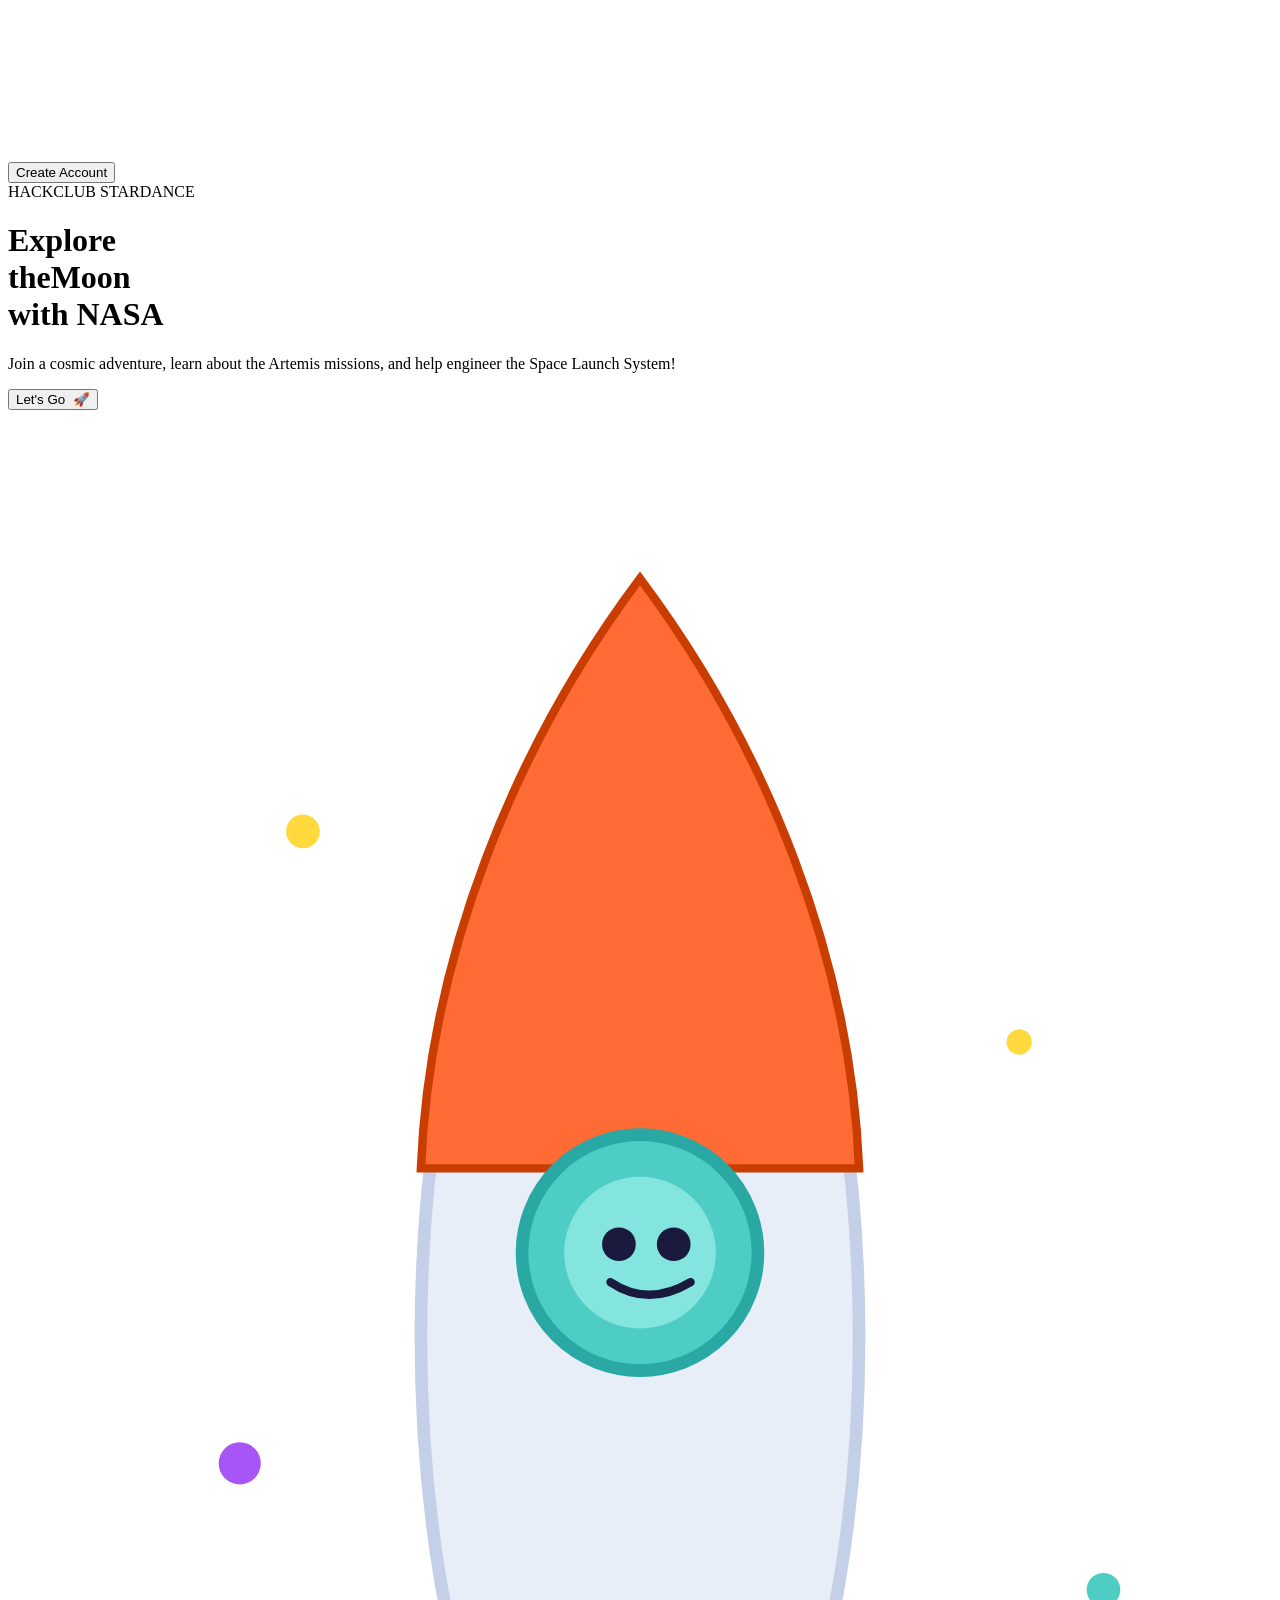
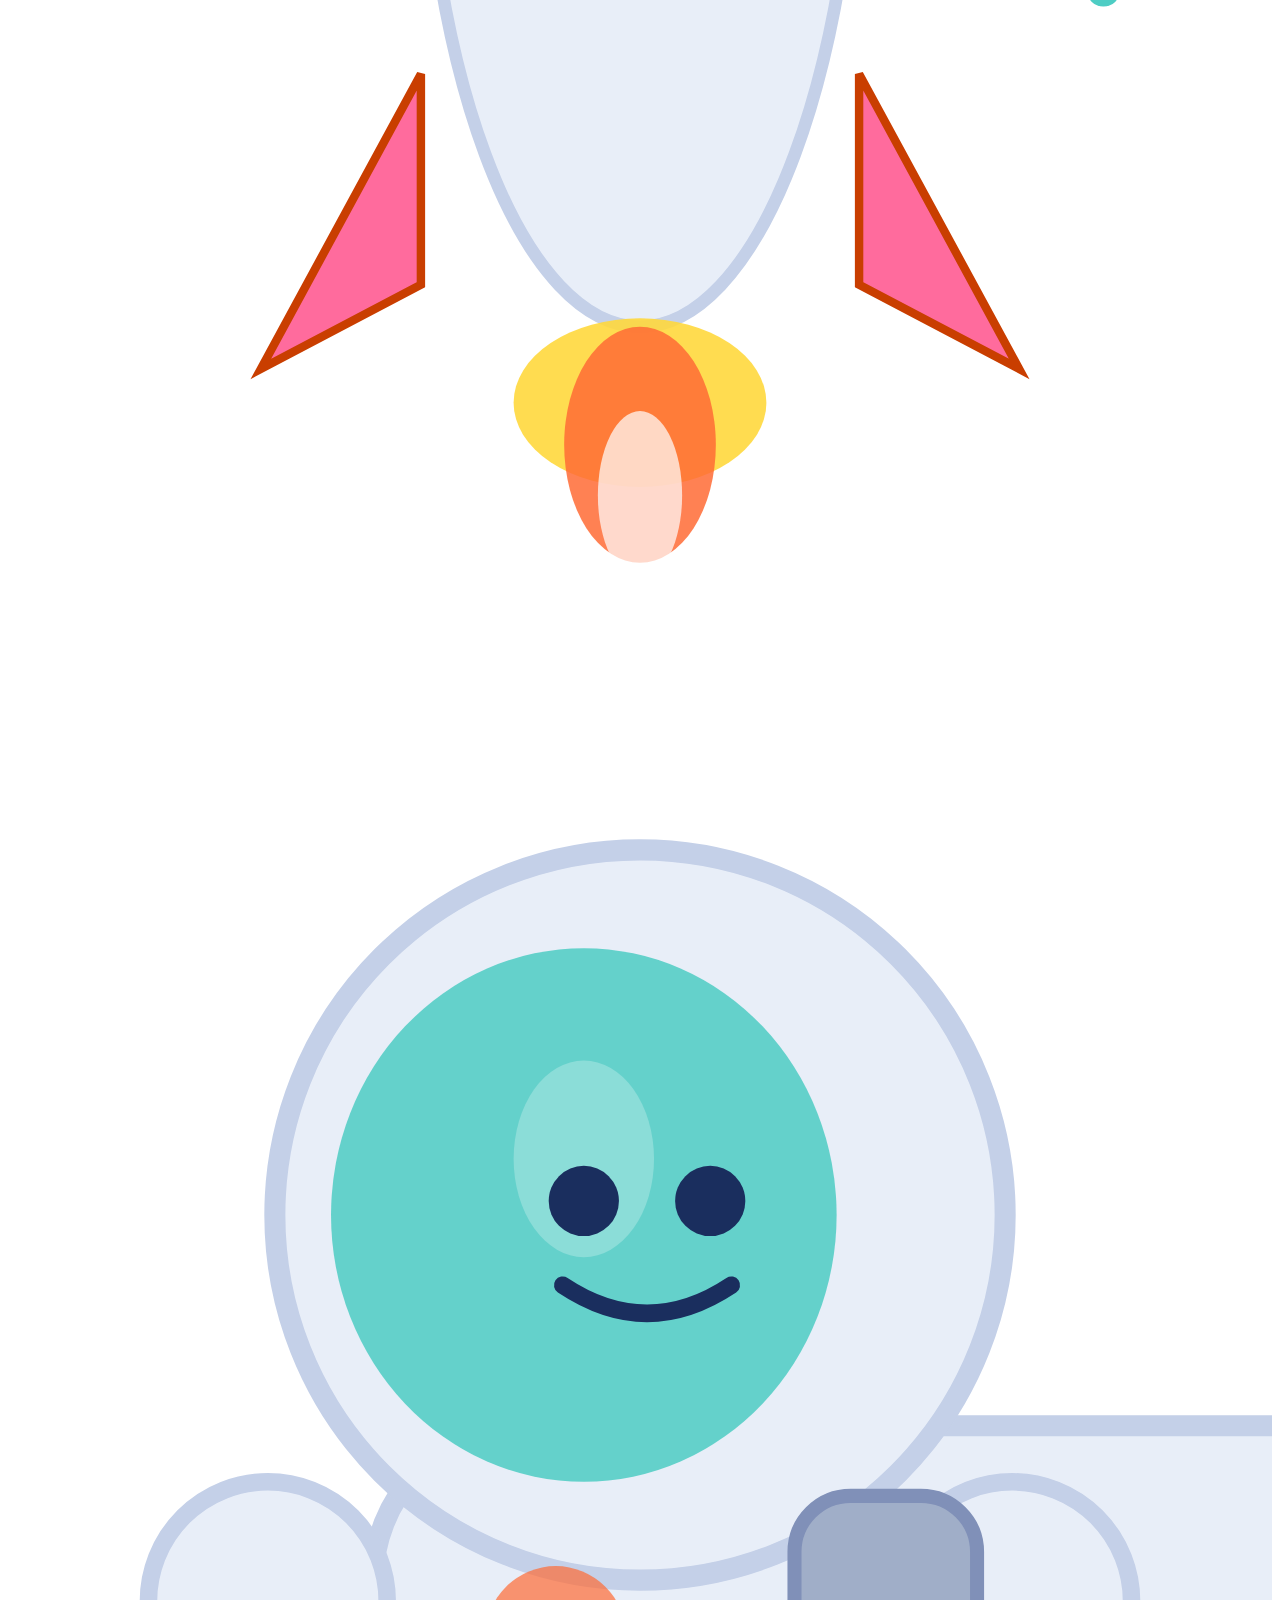
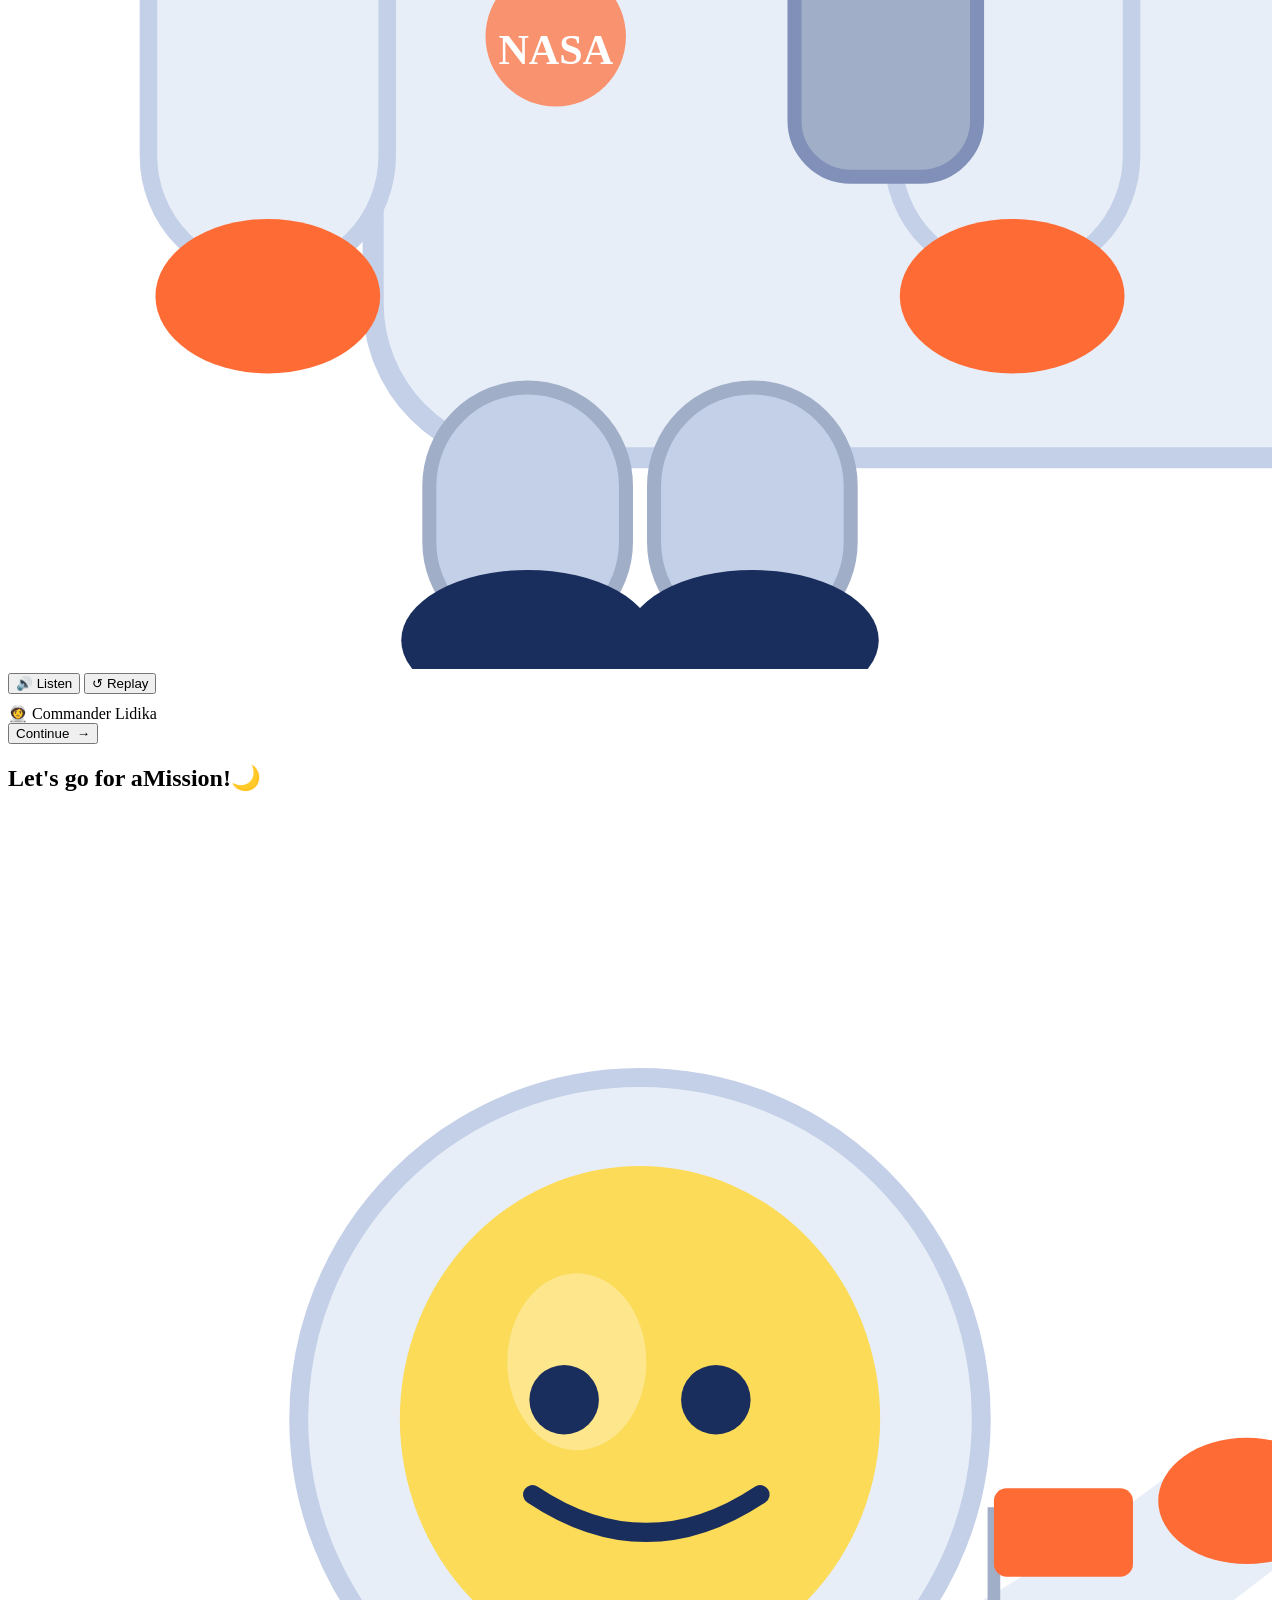
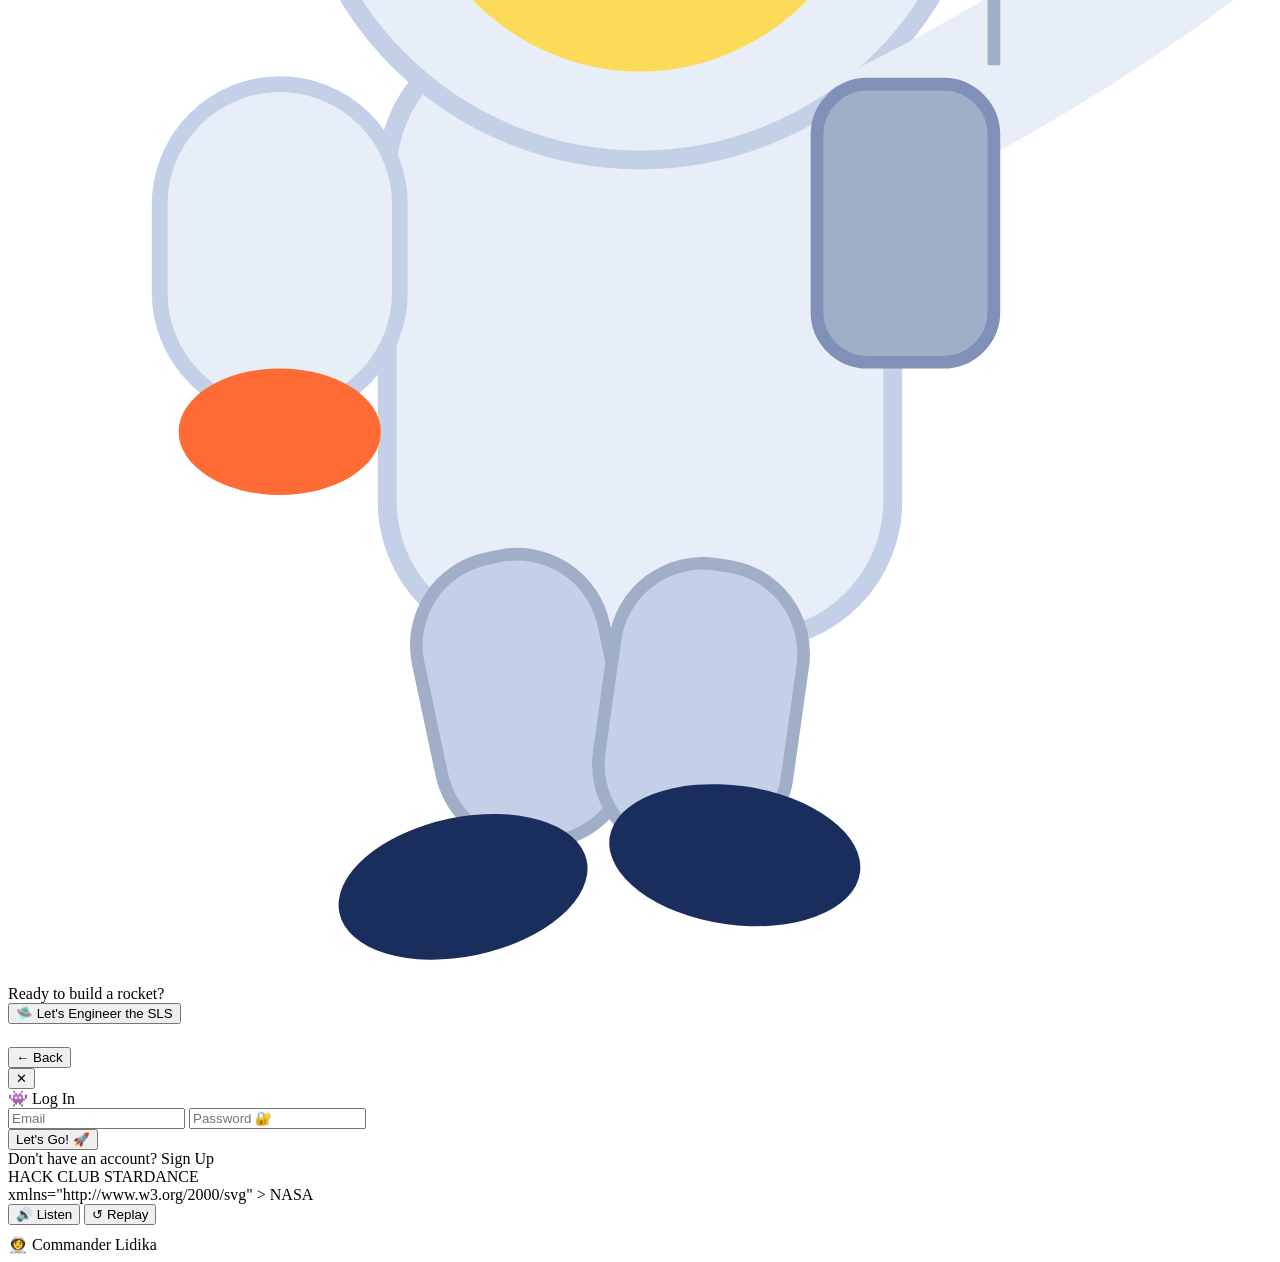
==== index.html @ 4e1a01f7 "Rename proj.html to index.html renamed the file for better functionality" ====
<!DOCTYPE html>
<html lang="en">
    <head>
        <meta charset = "UTF-8"/>
        <meta name="viewport" content="width=device-width,initial-scale=1.0"/>
        <title>Stardance - Hack Club</title>
        <link 
        href="https://fonts.googleapis.com/css2?family=Fredoka+One&family=Nunito:wght@400;600;700;800;900&display=swap"
        rel="stylesheet"
        
        />
        <link rel="stylesheet" href="styles.css"/>

    </head>

    <body>
        <canvas id="stars-canvas"></canvas>

        <div class="page active" id="page-home">
            <nav class="nav" id="main-nav">
                <button class="nav-btn login" onclick="openModal('signup')">Create Account</button>

            </nav>

            <div class="home-content">
                <div class="planet p1"></div>
                <div class="planet p2"></div>
                <div class="planet p3"></div>

                <div class="home-text">
                    <div class="hackclub-badge">HACKCLUB STARDANCE</div>
                    <h1 class="home-title">
                        Explore<br/>the<span>Moon</span><br/>with NASA
                    </h1>
                    <p class="home-subtitle">
                        Join a cosmic adventure, learn about the Artemis missions, and help engineer the Space Launch System!
                    </p>
                    <button class="letsgo-btn" onclick="goToPage('page-astro')">Let's Go &nbsp;🚀

                    </button>

                </div>

                <div class="home-illustration">
                    <svg 
                    class="rocket-svg"
                    viewBox="0 0 300 420"
                    fill="none"
                    xmlns="http://www.w3.org/2000/svg"
                    >
                    <ellipse
                    cx="150" cy="220" rx="52" ry="140" fill="#E8EEF8" stroke="#C4D0E8" stroke-width="3"/>
                    <path d="M150 40 C120 80 100 130 98 180 L202 180 C200 130 180 80 150 40Z" fill="#FF6B35" stroke="#c93e00" stroke-width="2"/>
            <circle cx="150" cy="200" r="28" fill="#4ECDC4" stroke="#2aa8a3" stroke-width="3"/>
            <circle cx="150" cy="200" r="18" fill="#a8f4f0" opacity="0.6"/>
            <circle cx="145" cy="198" r="4" fill="#1a1a3e"/>
            <circle cx="158" cy="198" r="4" fill="#1a1a3e"/>
            <path d="M143 207 Q152 213 162 207" stroke="#1a1a3e" stroke-width="2" stroke-linecap="round" fill="none"/>
            <path d="M98 300 L60 370 L98 350Z" fill="#FF6B9D" stroke="#c93e00" stroke-width="2"/>
            <path d="M202 300 L240 370 L202 350Z" fill="#FF6B9D" stroke="#c93e00" stroke-width="2"/>
            <ellipse cx="150" cy="378" rx="30" ry="20" fill="#FFD93D" opacity="0.9"/>
            <ellipse cx="150" cy="388" rx="18" ry="28" fill="#FF6B35" opacity="0.85"/>
            <ellipse cx="150" cy="400" rx="10" ry="20" fill="white" opacity="0.7"/>
            <circle cx="70" cy="100" r="4" fill="#FFD93D"/>
            <circle cx="240" cy="150" r="3" fill="#FFD93D"/>
            <circle cx="55" cy="250" r="5" fill="#A855F7"/>
            <circle cx="260" cy="280" r="4" fill="#4ECDC4"/>

                    </svg>

                </div>

            </div>

        </div>

        <div class="page" id="page=astro">
            <div class="moon-deco"></div>
            <div class="mars-deco"></div>

            <div class="astro-scene">
                <div class="astronaut-wrap">
                    <svg
                    class="astronaut-svg"
                    viewBox="0 0 180 240"
                    fill="none"
                    xmlns="http://www.w3.org/2000/svg"
                    >
                    <rect 
                    x="52"
                    y="120"
                    width="176"
                    height="90"
                    rx="22"
                    fill="#E8EEF8" stroke="#C4D0E8"
                    stroke-width="3"
                    />
                    <circle
                    
                    cx="90" cy="90" r="52" fill="#E8EEF8" stroke="#C4D0E8" stroke-width="3"/>

                    <ellipse 
                    cx="82"
                    cy="90"
                    rx="36"
                    ry="38"
                    fill="#4ECDC4" opacity="0.85"
                    />

                    <ellipse cx="82" cy="82" rx="10" ry="14" fill="rgba(255,255,255,0.25)"/>
            <circle cx="82" cy="88" r="5" fill="#1a2e5e"/>
            <circle cx="100" cy="88" r="5" fill="#1a2e5e"/>
            <path id="astro-mouth" d="M79 100 Q91 108 103 100" stroke="#1a2e5e" stroke-width="2.5" stroke-linecap="round" fill="none"/>
            <rect x="20" y="128" width="34" height="56" rx="17" fill="#E8EEF8" stroke="#C4D0E8" stroke-width="2.5"/>
            <rect x="126" y="128" width="34" height="56" rx="17" fill="#E8EEF8" stroke="#C4D0E8" stroke-width="2.5"/>
            <ellipse cx="37" cy="187" rx="16" ry="11" fill="#FF6B35"/>
            <ellipse cx="143" cy="187" rx="16" ry="11" fill="#FF6B35"/>
            <rect x="60" y="200" width="28" height="36" rx="14" fill="#C4D0E8" stroke="#a0aec8" stroke-width="2"/>
            <rect x="92" y="200" width="28" height="36" rx="14" fill="#C4D0E8" stroke="#a0aec8" stroke-width="2"/>
            <ellipse cx="74" cy="236" rx="18" ry="10" fill="#1a2e5e"/>
            <ellipse cx="106" cy="236" rx="18" ry="10" fill="#1a2e5e"/>
            <rect x="112" y="130" width="26" height="40" rx="8" fill="#a0aec8" stroke="#8090b8" stroke-width="2"/>
            <circle cx="78" cy="150" r="10" fill="#FF6B35" opacity="0.7"/>

            <text
            x="78"
            y="154"
            text-anchor="middle"
            fill="white"
            font-size="6"
            font-weight="bold"
            >NASA
        </text>
                
                </svg>

                <div class="sound-wave" id="sound-wave">
                    <div class="wave-bar"></div>
                    <div class="wave-bar"></div>
                    <div class="wave-bar"></div>
                    <div class="wave-bar"></div>
                    <div class="wave-bar"></div>
                    <div class="wave-bar"></div>
                    <div class="wave-bar"></div>

                </div>

                <div class="voice-controls">
                    <button 
                    class="voice-btn"
                    id="voice-toggle-btn"
                    onclick="toggleSpeech()"
                    >
                    🔊 Listen

                    </button>
                    <button class="replay-btn" onclick="replayVoice()">↺ Replay</button>

                </div>

                <div style="margin-top:10px;display:flex;gap:6px">
                    <div id="dot0" class="bubble-dot active"></div>
                    <div id="dot1" class="bubble-dot"></div>
                    <div id="dot2" class="bubble-dot"></div>
                    <div id="dot3" class="bubble-dot"></div>

                </div>

                </div>

                <div class="speech-bubble-outer">
                    <div class="speech-bubble">
                        <div class="bubble-name">👩‍🚀 Commander Lidika</div>
                        <div class="bubble-text" id="bubble-text">
                            <span id="typed-text"></span>
                            <span class="typing-cursor" id="cursor"></span>
                        </div>
                    </div>

                </div>

            </div>

            <div class="swipe-area">
                <button 
                class="swipe-btn-prev"
                id="prev-btn"
                onclick="prevSlide()"
                style="display:none"
                >
                 ← Back

                </button>
                <button class="swipe-btn" id="next-btn" onclick="nextSlide()">
                    Continue &nbsp;→
                </button>

            </div>

        </div>

        <div class="page" id="page-mission">
            <div class="mission-top">
                <h2 class="mission-label">Let's go for a<span>Mission!</span>🌙</h2>

            </div>

            <div class="mission-scene">
                <div class="planet small-planet-m"></div>
                <div class="ring-m"></div>
                <div class="crater-1"></div>
                <div class="crater-2"></div>

                <div class="mission-astro-wrap">
                    <svg 
                    class="mission-astronaut-svg"
                    viewBox="0 0 200 280"
                    fill="none"
                    xmlns="http://www.w3.org/2000/svg"
                    >
                     <rect
              x="60"
              y="130"
              width="80"
              height="96"
              rx="22"
              fill="#E8EEF8"
              stroke="#C4D0E8"
              stroke-width="3"
            />
            <circle
              cx="100"
              cy="96"
              r="54"
              fill="#E8EEF8"
              stroke="#C4D0E8"
              stroke-width="3"
            />
            <ellipse
              cx="100"
              cy="96"
              rx="38"
              ry="40"
              fill="#FFD93D"
              opacity="0.85"
            />
            <ellipse
              cx="90"
              cy="87"
              rx="11"
              ry="14"
              fill="rgba(255,255,255,0.3)"
            />
            <circle cx="88" cy="93" r="5.5" fill="#1a2e5e" />
            <circle cx="112" cy="93" r="5.5" fill="#1a2e5e" />
            <path
              d="M83 108 Q101 120 119 108"
              stroke="#1a2e5e"
              stroke-width="3"
              stroke-linecap="round"
              fill="none"
            />
            <path
              d="M140 145 Q170 130 195 110"
              stroke="#E8EEF8"
              stroke-width="22"
              stroke-linecap="round"
            />
            <ellipse cx="196" cy="109" rx="14" ry="10" fill="#FF6B35" />
            <rect
              x="24"
              y="138"
              width="38"
              height="52"
              rx="19"
              fill="#E8EEF8"
              stroke="#C4D0E8"
              stroke-width="2.5"
            />
            <ellipse cx="43" cy="193" rx="16" ry="10" fill="#FF6B35" />
            <rect
              x="62"
              y="216"
              width="30"
              height="46"
              rx="14"
              fill="#C4D0E8"
              stroke="#a0aec8"
              stroke-width="2"
              transform="rotate(-12 62 216)"
            />
            <rect
              x="98"
              y="212"
              width="30"
              height="46"
              rx="14"
              fill="#C4D0E8"
              stroke="#a0aec8"
              stroke-width="2"
              transform="rotate(8 98 212)"
            />
            <ellipse
              cx="72"
              cy="265"
              rx="20"
              ry="11"
              fill="#1a2e5e"
              transform="rotate(-12 72 265)"
            />
            <ellipse
              cx="115"
              cy="260"
              rx="20"
              ry="11"
              fill="#1a2e5e"
              transform="rotate(8 115 260)"
            />
            <rect
              x="128"
              y="138"
              width="28"
              height="44"
              rx="8"
              fill="#a0aec8"
              stroke="#8090b8"
              stroke-width="2"
            />
            <line
              x1="156"
              y1="135"
              x2="156"
              y2="110"
              stroke="#a0aec8"
              stroke-width="2"
            />
            <rect
              x="156"
              y="107"
              width="22"
              height="14"
              rx="2"
              fill="#FF6B35"
            />

                    </svg>
                    <div class="astro-shadow"></div>

                </div>

                <div class="sls-panel">
                    <div class="sls-label">Ready to build a rocket?</div>
                    <button
                    class="sls-btn" 
                    onclick="alert('🚀 SLS Engineering module coming soon! In Shaa Allah!')"
                    
                    >
                    🛸 Let's Engineer the SLS

                    </button>

                    <div
                    style="font-size:0.8rem;
                    color:rgba(255,255,255,0.3);
                    margin-top:8px;
                    text-align:right;"
                    >
                    Space Launch System

                    </div>

                </div>
                <div class="ground-strip"></div>

            </div>

            <button class="back-btn" onclick="goToPage('page-astro')">← Back</button>

        </div>

        <div class="modal-overlay" id="modal" onclick="closeModalOutside(event)">
            <div class="modal-box">
                <button class="modal-close" onclick="closeModal()">✕</button>
                <div class="modal-title" id="modal-title">👾 Log In</div>

                <div id="modal-name-wrap" style="display:none">
                    <input
                    class="modal-input"
                    type="text"
                    placeholder="Your Name :"
                    id="modal-name"
                    />

                </div>
                <input 
                class="modal-input"
                type="email"
                placeholder="Email"
                id="modal-user"
                
                />
                <input
                class="modal-input"
                type="password"
                placeholder="Password 🔐"
                id="modal-pass"
                />

                <div class="modal-error" id="modal-error"></div>
                <button class="modal-submit" id="modal-submit-btn">Let's Go! 🚀</button>

                <div class="modal-switch" id="modal-switch">
                    Don't have an account? <a onclick="switchModal('signup')">Sign Up</a>

                </div>


            </div>

        </div>

        <div class="hackclub-ribbon">HACK CLUB STARDANCE</div>

        <script src="stardance.js"></script>
    </body>

</html>                    xmlns="http://www.w3.org/2000/svg"
                    >
                    <rect 
                    x="52"
                    y="120"
                    width="176"
                    height="90"
                    rx="22"
                    fill="#E8EEF8" stroke="#C4D0E8"
                    stroke-width="3"
                    />
                    <circle
                    
                    cx="90" cy="90" r="52" fill="#E8EEF8" stroke="#C4D0E8" stroke-width="3"/>

                    <ellipse 
                    cx="82"
                    cy="90"
                    rx="36"
                    ry="38"
                    fill="#4ECDC4" opacity="0.85"
                    />

                    <ellipse cx="82" cy="82" rx="10" ry="14" fill="rgba(255,255,255,0.25)"/>
            <circle cx="82" cy="88" r="5" fill="#1a2e5e"/>
            <circle cx="100" cy="88" r="5" fill="#1a2e5e"/>
            <path id="astro-mouth" d="M79 100 Q91 108 103 100" stroke="#1a2e5e" stroke-width="2.5" stroke-linecap="round" fill="none"/>
            <rect x="20" y="128" width="34" height="56" rx="17" fill="#E8EEF8" stroke="#C4D0E8" stroke-width="2.5"/>
            <rect x="126" y="128" width="34" height="56" rx="17" fill="#E8EEF8" stroke="#C4D0E8" stroke-width="2.5"/>
            <ellipse cx="37" cy="187" rx="16" ry="11" fill="#FF6B35"/>
            <ellipse cx="143" cy="187" rx="16" ry="11" fill="#FF6B35"/>
            <rect x="60" y="200" width="28" height="36" rx="14" fill="#C4D0E8" stroke="#a0aec8" stroke-width="2"/>
            <rect x="92" y="200" width="28" height="36" rx="14" fill="#C4D0E8" stroke="#a0aec8" stroke-width="2"/>
            <ellipse cx="74" cy="236" rx="18" ry="10" fill="#1a2e5e"/>
            <ellipse cx="106" cy="236" rx="18" ry="10" fill="#1a2e5e"/>
            <rect x="112" y="130" width="26" height="40" rx="8" fill="#a0aec8" stroke="#8090b8" stroke-width="2"/>
            <circle cx="78" cy="150" r="10" fill="#FF6B35" opacity="0.7"/>

            <text
            x="78"
            y="154"
            text-anchor="middle"
            fill="white"
            font-size="6"
            font-weight="bold"
            >NASA
        </text>
                
                </svg>

                <div class="sound-wave" id="sound-wave">
                    <div class="wave-bar"></div>
                    <div class="wave-bar"></div>
                    <div class="wave-bar"></div>
                    <div class="wave-bar"></div>
                    <div class="wave-bar"></div>
                    <div class="wave-bar"></div>
                    <div class="wave-bar"></div>

                </div>

                <div class="voice-controls">
                    <button 
                    class="voice-btn"
                    id="voice-toggle-btn"
                    onclick="toggleSpeech()"
                    >
                    🔊 Listen

                    </button>
                    <button class="replay-btn" onclick="replayVoice()">↺ Replay</button>

                </div>

                <div style="margin-top:10px;display:flex;gap:6px">
                    <div id="dot0" class="bubble-dot active"></div>
                    <div id="dot1" class="bubble-dot"></div>
                    <div id="dot2" class="bubble-dot"></div>
                    <div id="dot3" class="bubble-dot"></div>

                </div>

                </div>

                <div class="speech-bubble-outer">
                    <div class="speech-bubble">
                        <div class="bubble-name">👩‍🚀 Commander Lidika</div>
                        <div class="bubble-text" id="bubble-text">
                            <span id="typed-text"></span>
                            <span class="typing-cursor" id="cursor"></span>
                        </div>
                    </div>

                </div>

            </div>

        </div>
    </body>

</html>
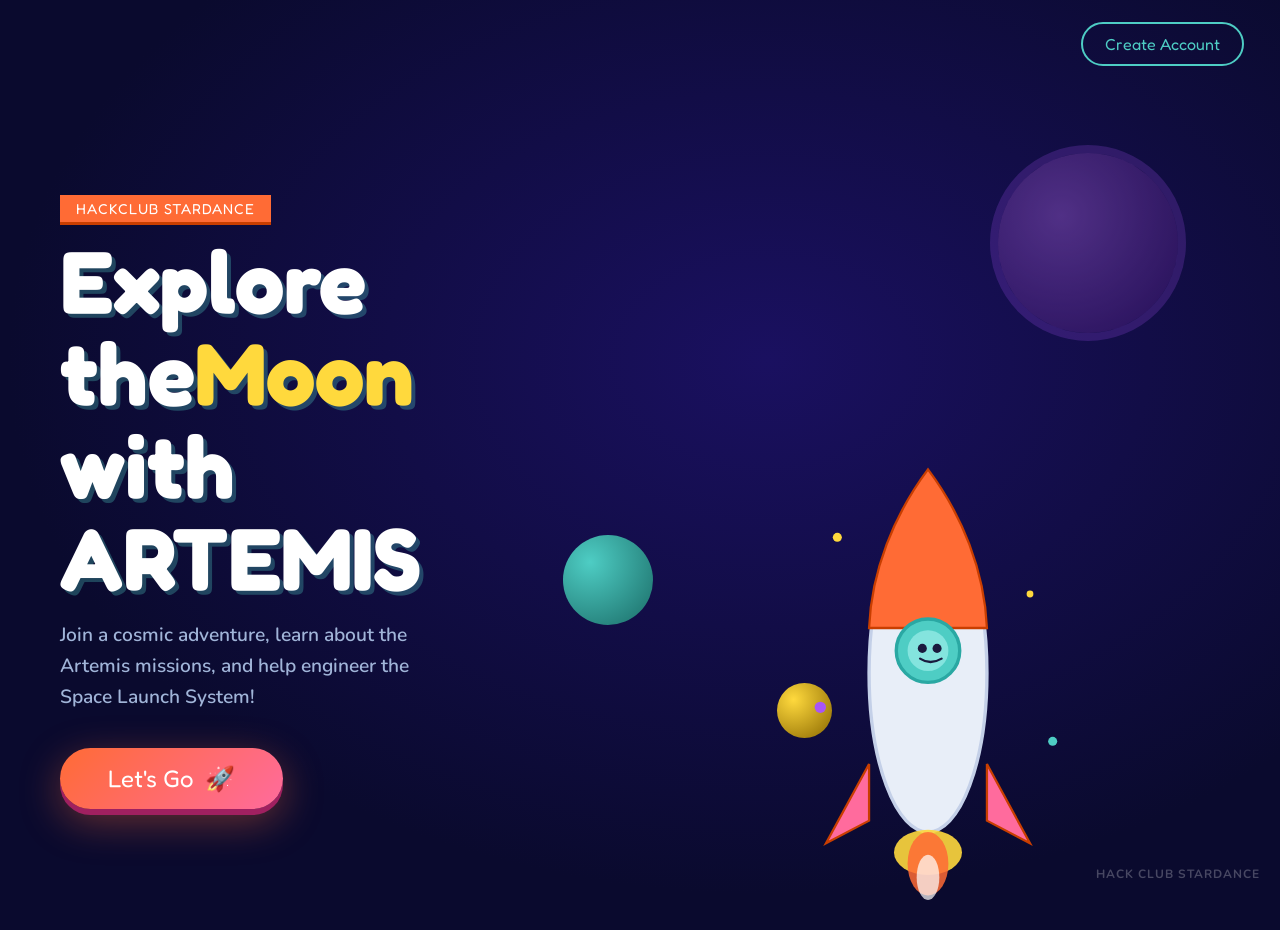
==== commit 6ea9e8cf: "Update index.html" ====
--- a/index.html
+++ b/index.html
@@ -30,7 +30,7 @@
                 <div class="home-text">
                     <div class="hackclub-badge">HACKCLUB STARDANCE</div>
                     <h1 class="home-title">
-                        Explore<br/>the<span>Moon</span><br/>with NASA
+                        Explore<br/>the<span>Moon</span><br/>with ARTEMIS
                     </h1>
                     <p class="home-subtitle">
                         Join a cosmic adventure, learn about the Artemis missions, and help engineer the Space Launch System!
@@ -421,107 +421,7 @@
 
         <div class="hackclub-ribbon">HACK CLUB STARDANCE</div>
 
-        <script src="stardance.js"></script>
+        <script src="script.js"></script>
     </body>
 
-</html>                    xmlns="http://www.w3.org/2000/svg"
-                    >
-                    <rect 
-                    x="52"
-                    y="120"
-                    width="176"
-                    height="90"
-                    rx="22"
-                    fill="#E8EEF8" stroke="#C4D0E8"
-                    stroke-width="3"
-                    />
-                    <circle
-                    
-                    cx="90" cy="90" r="52" fill="#E8EEF8" stroke="#C4D0E8" stroke-width="3"/>
-
-                    <ellipse 
-                    cx="82"
-                    cy="90"
-                    rx="36"
-                    ry="38"
-                    fill="#4ECDC4" opacity="0.85"
-                    />
-
-                    <ellipse cx="82" cy="82" rx="10" ry="14" fill="rgba(255,255,255,0.25)"/>
-            <circle cx="82" cy="88" r="5" fill="#1a2e5e"/>
-            <circle cx="100" cy="88" r="5" fill="#1a2e5e"/>
-            <path id="astro-mouth" d="M79 100 Q91 108 103 100" stroke="#1a2e5e" stroke-width="2.5" stroke-linecap="round" fill="none"/>
-            <rect x="20" y="128" width="34" height="56" rx="17" fill="#E8EEF8" stroke="#C4D0E8" stroke-width="2.5"/>
-            <rect x="126" y="128" width="34" height="56" rx="17" fill="#E8EEF8" stroke="#C4D0E8" stroke-width="2.5"/>
-            <ellipse cx="37" cy="187" rx="16" ry="11" fill="#FF6B35"/>
-            <ellipse cx="143" cy="187" rx="16" ry="11" fill="#FF6B35"/>
-            <rect x="60" y="200" width="28" height="36" rx="14" fill="#C4D0E8" stroke="#a0aec8" stroke-width="2"/>
-            <rect x="92" y="200" width="28" height="36" rx="14" fill="#C4D0E8" stroke="#a0aec8" stroke-width="2"/>
-            <ellipse cx="74" cy="236" rx="18" ry="10" fill="#1a2e5e"/>
-            <ellipse cx="106" cy="236" rx="18" ry="10" fill="#1a2e5e"/>
-            <rect x="112" y="130" width="26" height="40" rx="8" fill="#a0aec8" stroke="#8090b8" stroke-width="2"/>
-            <circle cx="78" cy="150" r="10" fill="#FF6B35" opacity="0.7"/>
-
-            <text
-            x="78"
-            y="154"
-            text-anchor="middle"
-            fill="white"
-            font-size="6"
-            font-weight="bold"
-            >NASA
-        </text>
-                
-                </svg>
-
-                <div class="sound-wave" id="sound-wave">
-                    <div class="wave-bar"></div>
-                    <div class="wave-bar"></div>
-                    <div class="wave-bar"></div>
-                    <div class="wave-bar"></div>
-                    <div class="wave-bar"></div>
-                    <div class="wave-bar"></div>
-                    <div class="wave-bar"></div>
-
-                </div>
-
-                <div class="voice-controls">
-                    <button 
-                    class="voice-btn"
-                    id="voice-toggle-btn"
-                    onclick="toggleSpeech()"
-                    >
-                    🔊 Listen
-
-                    </button>
-                    <button class="replay-btn" onclick="replayVoice()">↺ Replay</button>
-
-                </div>
-
-                <div style="margin-top:10px;display:flex;gap:6px">
-                    <div id="dot0" class="bubble-dot active"></div>
-                    <div id="dot1" class="bubble-dot"></div>
-                    <div id="dot2" class="bubble-dot"></div>
-                    <div id="dot3" class="bubble-dot"></div>
-
-                </div>
-
-                </div>
-
-                <div class="speech-bubble-outer">
-                    <div class="speech-bubble">
-                        <div class="bubble-name">👩‍🚀 Commander Lidika</div>
-                        <div class="bubble-text" id="bubble-text">
-                            <span id="typed-text"></span>
-                            <span class="typing-cursor" id="cursor"></span>
-                        </div>
-                    </div>
-
-                </div>
-
-            </div>
-
-        </div>
-    </body>
-
 </html>
--- a/styles.css
+++ b/styles.css
@@ -0,0 +1,1252 @@
+:root{
+    --space-dark:#0a0a2e;
+    --space-mid: #0d1b4b;
+    --star-yellow:#FFD93D;
+    --rocket-orange: #FF6B35;
+    --planet-teal: #4ECDC4;
+    --planet-pink:#FF6B9D;
+    --nebula-purple: #FF6B9D;
+    --white:#FFFFFF;
+}
+
+*{
+    margin:0;
+    padding:0;
+    box-sizing: border-box;
+}
+
+html, body {
+  width: 100%; height: 100%;
+  font-family: 'Nunito', sans-serif;
+  overflow-y: auto;
+  overflow-x: hidden;
+  background: var(--space-dark);
+}
+
+#star-canvas{
+    position: fixed;
+    inset: 0;
+    z-index: 0;
+    pointer-events: none;
+}
+
+.page{
+    position: absolute; inset: 0;
+    min-height: 100vh;
+    display: flex; flex-direction: column;
+    opacity: 0; pointer-events: none;
+    transition: opacity 0.6s ease transform 0.6s ease;
+    transform: translateY(30px); z-index:1;
+}
+
+.page.active{
+    opacity: 1;
+    pointer-events: all;
+    transform: translateY(0);
+}
+
+.page.exit-setup{
+    opacity: 0;
+    transform: translateY(-40px);
+}
+
+.planet{
+    position: absolute;
+    border-radius: 50%;
+    pointer-events: none;
+}
+
+#page-home{
+    background: radial-gradient(ellipse at 60% 40%, #1a1060 0%, #0a0a2e 70%);
+}
+
+.nav{
+    display: flex;
+    justify-content: flex-end;
+    align-items: center;
+    gap: 12px;
+    padding: 22px 36px;
+    z-index: 10;
+    position: relative;
+}
+
+.nav-btn{
+    font-family: 'Fredoka One', cursive;
+    font-size: 1rem;
+    border: none;
+    cursor: pointer;
+    padding: 10px 22px;
+    border-radius: 50px;
+    transition: transform 0.15s box-shadow 0.15s;
+}
+
+.nav-btn:hover{
+    transform: scale(1.07);
+}
+
+.nav-btn.login{
+    background: transparent;
+    border: 2.5px solid var(--planet-teal);
+    color: var(--planet-teal);
+}
+
+.nav-btn.signup{
+    background: var(--star-yellow);
+    color: var(--space-dark);
+    box-shadow: 0 4px 0 #c9a500;
+}
+
+.nav-btn.signup:hover{
+    box-shadow: 0 2px 0 #c9a500;
+    transform: scale(1.07) translateY(2px);
+}
+
+.user-chip{
+    display: flex;
+    align-items: center;
+    gap: 10px;
+    background: rgba(255,255,255,0.07);
+    border: 2px solid rgba(78,205,196,0.35);
+    border-radius: 50px;
+    padding:6px 16px 6px 8px;
+    animation: fadeIn 0.4s ease ;
+}
+
+.user-avatar{
+    width: 34px;
+    height: 34px;
+    border-radius: 50%;
+    background: linear-gradient(135deg, var(--planet-teal), var(--nebula-purple));
+    display: flex;
+    align-items: center;
+    justify-content: center;
+    font-family: 'Fredoka One', cursive;
+    font-size: 1rem;
+    color: white;
+}
+.user-name{
+    font-family: 'Fredoka One', cursive;
+    font-size: 0.5rem;
+    background: transparent;
+    border: 1.5px solid rgba(255,107,157,0.5);
+    color:  var(--planet-pink);
+    padding: 5px 14px;
+    border-radius: 50px;
+    cursor: pointer;
+    transition: all 0.15s;
+}
+
+.logout-btn:hover{
+    background: rgba(255,107,157,0.15);
+    border-color: var(--planet-pink);
+}
+
+.home-content{
+  flex: 1; display: flex; align-items: center;
+  padding: 40px 60px 0; position: relative; overflow: visible;
+}
+
+.home-text{
+    z-index: 5;
+    max-width: 520px;
+}
+
+.hackclub-badge{
+    display: inline-block;
+    background: var(--rocket-orange);
+    color: white;
+    font-family: 'Fredoka One', cursive;
+    font-size: 0.9rem;
+    padding: 5px 16px;
+    border: 50px;
+    margin-top: 16px;
+    box-shadow: 0 3px 0 #c93e00;
+    letter-spacing: 1px;
+}
+
+.home-title {
+    font-family: 'Fredoka One', cursive;
+  font-size: clamp(2.4rem, 5.5vw, 4.2rem);
+  color: var(--white); line-height: 1.25;
+  padding-top: 0.15em;
+  text-shadow: 4px 4px 0px rgba(78,205,196,0.3);
+}
+.home-title span{
+    color: var(--star-yellow);
+    display: inline-block;
+    animation: float 3s ease-in-out infinite;
+}
+.home-subtitle{
+    font-size: 1.2rem;
+    color: #a0b4d8;
+    margin: 16px 0 36px;
+    font-weight: 600;
+    line-height: 1.6;
+    max-width: 400px;
+}
+.letsgo-btn{
+    font-family: 'Fredoka One', cursive;
+    font-size: 1.5rem;
+    background: linear-gradient(135deg, var(--rocket-orange), var(--planet-pink));
+    color: white;
+    border: none;
+    cursor: pointer;
+    padding: 16px 48px;
+    border-radius: 60px;
+    box-shadow: 0 6px 0 #a02060, 0 12px 40px rgba(255,107,53,0.4);
+    transition: transform 0.15s;
+    box-shadow: 0.15s;
+    display: inline-flex;
+    align-items: center;
+    gap: 10px;
+    position: relative;
+    overflow: hidden;
+}
+
+.letsgo-btn::after{
+    content: '';
+    position: absolute;
+    inset: 0;
+    background: white;
+    opacity: 0;
+    transition: opacity 0.2s ;
+    border-radius: inherit;
+}
+
+.letsgo-btn:hover::after{
+    opacity: 0.08;
+}
+.letsgo-btn:hover{
+    transform: scale(1.02) translateY(2px);
+    box-shadow: 0 8px 0 #a02060, 0 20px 50px rgba(255,107,53,0.5);
+}
+.letsgo-btn:active{
+    transform: scale(1.02) translateY(2px);
+    box-shadow: 0 4px 0 #a02060;
+}
+.home-illustration{
+    position: absolute;
+    right: 0;
+    bottom: 0;
+    width: 55%;
+    height: 100%;
+    display: flex;
+    align-items: flex-end;
+    justify-content: center;
+}
+.rocket-svg{
+    width: 340px;
+    animation: rocketFloat 4s ease-in-out infinite;
+}
+.p1{
+    width: 180px;
+    height: 180px;
+    background: radial-gradient(circle at 35% 35%, #6b3fa0, #2d1060);
+    top: 8%;
+    right: 8%;
+    opacity: 0.7;
+}
+.p1::after{
+    content: '';
+    position: absolute;
+    inset: -8px;
+    border-radius: 50%;
+    border: 8px solid rgba(168,85,247,0.3);
+}
+.p2{
+    width: 90px;
+    height: 90px;
+    background: radial-gradient(circle at 30% 30%, #4ECDC4, #1a6b66);
+    top: 55%;
+    left: 44%;
+}
+.p3{
+    width: 55px;
+    height: 55px;
+    background: radial-gradient(circle at 30% 30%, var(--star-yellow), #8a6800);
+    bottom: 20%;
+    right: 35%;
+}
+#page-astro{
+    background: radial-gradient(ellipse at 50% 60%, #0e1a4e 0%, #060618 80%);
+}
+.astro-scene{
+    flex: 1;
+    display: flex;
+    align-items: center;
+    justify-content: center;
+    padding: 20px 40px;
+    gap: 48px;
+    position: relative;
+    overflow: hidden;
+}
+.astronaut-svg{
+    width: 200px;
+    animation: astroFloat 3.5s ease-in-out infinite;
+    filter: drop-shadow(0 10px 30px rgba(78,205,196,0.3));
+    transition: filter 0.3s;
+}
+.astronaut-svg.talking{
+    filter: drop-shadow(0 10px 30px rgba(78,205,196,0.3)) drop-shadow(0 0 18px rgba(78,205,196,0.7));
+    animation: astroFloat 3.5s ease-in-out infinite, talkBounce 0.4s ease-in-out infinite;
+}
+.voice-controls{
+    display: flex;
+    align-items: center;
+    gap: 10px;
+    margin-top: 12px;
+}
+.voice-btn{
+    font-family: 'Fredoka One', cursive;
+    font-size: 0.85rem;
+    border: 2px solid rgba(78,205,196,0.5);
+    background: transparent;
+    color: rgba(255,255,255,0.5);
+    padding: 6px 14px;
+    border-radius: 50px;
+    cursor: pointer;
+    transition: all 0.2s;
+}
+.replay-btn:hover{
+    border-color: rgba(255,255,255,0.5);
+    color: white;
+}
+.sound-wave{
+    display: flex;
+    align-items: center;
+    gap: 3px;
+    height: 23px;
+    margin-top: 8px;
+    opacity: 0;
+    transition: opacity 0.3s;
+}
+.sound-wave.active{
+    opacity: 1;
+}
+.wave-bar{
+    width: 4px;
+    border-radius: 2px;
+    background: var(--planet-teal);
+    animation: waveAnim 0.8s ease-in-out infinite;
+}
+.wave-bar:nth-child(1){height:8px;animation-delay: 0s;}
+.wave-bar:nth-child(2){height:16px;animation-delay: 0.1s;}
+.wave-bar:nth-child(1){height:22px;animation-delay: 0.2s;}
+.wave-bar:nth-child(1){height:14px;animation-delay: 0.3s;}
+.wave-bar:nth-child(1){height:10px;animation-delay: 0.4s;}
+.wave-bar:nth-child(1){height:18px;animation-delay: 0.15s;}
+.wave-bar:nth-child(1){height:8px;animation-delay: 0.35s;}
+
+.speech-bubble-outer{
+    flex: 1;
+    max-width: 580px;
+    position: relative;
+}
+.speech-bubble{
+    background: rgba(255,255,255,0.95);
+    border-radius: 28px;
+    padding: 32px 36px;
+    box-shadow: 0 8px 40px rgba(0,0,0,0.5), inset 0 1px 0 rgba(255,255,255,0.9);
+    border: 3px solid rgba(78,205,196,0.4);
+    min-height: 300px;
+    display: flex;
+    flex-direction: column;
+    position: relative;
+}
+.speech-bubble::before{
+    content: '';
+    position: absolute;
+    left: -22px;
+    top: 50%;
+    transform: translateY(-50%);
+    width: 0;
+    height: 0;
+    border-top: 15px solid transparent;
+    border-bottom: 15px solid transparent;
+    border-right: 22px solid rgba(255,255,255,0.95);
+}
+.bubble-name{
+    font-family: 'Fredoka One', cursive;
+    font-size: 1rem;
+    color: var(--planet-teal);
+    margin-bottom: 10px;
+    letter-spacing: 0.5px;
+    display: flex;
+    align-items: center;
+    justify-content: space-between;
+}
+.bubble-text{
+    font-size: 1.08rem;
+    color:  #1a1a3e;
+    line-height: 1.7;
+    font-weight: 600;
+    flex: 1;
+    min-height: 180px;
+}
+.bubble-text.highlight{
+    color: var(--rocket-orange);
+    font-weight: 800;
+}
+.bubble-dot{
+    width: 8px;
+    height: 8px;
+    border-radius: 50%;
+    background: #d0d8f0;
+    transition: background 0.3s;
+}
+.bubble-dot.active{
+    background: var(--planet-teal);
+}
+.swipe-area{
+    padding: 0 0 32px;
+    display: flex;
+    justify-content: center;
+    align-items: center;
+    gap: 16px;
+    z-index: 10;
+    position: relative;
+}
+.swipe-btn{
+    font-family: 'Fredoka One', cursive;
+    font-size: 1.1rem;
+    background: var(--planet-teal);
+    color:  var(--space-dark);
+    border: none;
+    cursor: pointer;
+    padding: 14px 36px;
+    border-radius: 50px;
+    box-shadow: 0 5px 0 #1a8a85, 0 8px 24px rgba(78,205,196,0.3);
+    transition: transform 0.15s box-shadow 0.15s;
+    display: flex;
+    align-items: center;
+    gap: 8px;
+}
+.swipe-btn:hover{
+    transform: scale(1.05) translateY(-2px);
+    box-shadow: 0 7px 0 #1a8a85;
+}
+.swipe-btn:active{
+    transform: scale(1.02) translateY(2px);
+    box-shadow: 0 3px 0 #1a8a85;
+}
+.swipe-btn-prev{
+    background: transparent;
+    border: 2.5px solid rgba(255,255,255,0.3);
+    color: rgba(255,255,255,0.6);
+    box-shadow: none;
+    font-family: 'Fredoka One', cursive;
+    font-size: 1rem;
+    padding: 12px 24px;
+    border-radius: 50px;
+    cursor: pointer;
+    transition: all 0.15s;
+}
+.swipe-btn-prev:hover{
+    border-color: rgba(255,255,255,0.6);
+    color: white;
+}
+.moon-deco{
+    position: absolute;
+    right: -40px;
+    top: 10%;
+    width: 200px;
+    height: 200px;
+    border-radius: 50%;
+    background: radial-gradient(circle at 35% 35%, #fffbe0, #c8a800);
+    opacity: 0.12;
+}
+.mars-deco{
+    position: absolute;
+    left: 2%;
+    bottom: 10%;
+    width: 100px;
+    height: 100px;
+    border-radius: 50%;
+    background: radial-gradient(circle at 35% 35%, #ff8a5b, #8b2500);
+    opacity: 0.25;
+}
+#page-mission{
+    background: radial-gradient(ellipse at 30% 70%, #0e2a4a 0%, #060618 70%);
+}
+.mission-top{
+    padding: 28px 48px 0;
+    z-index: 5;
+    position: relative;
+}
+.mission-label{
+    font-family: 'Fredoka One', cursive;
+    font-size: clamp(1.6rem,3.5vw,2.5rem);
+    color: var(--white);
+    text-shadow: 2px 2px 0 rgba(255,107,53,0.4);
+}
+.mission-label span{
+    color: var(--star-yellow);
+}
+.mission-scene{
+    flex: 1;
+    display: flex;
+    align-items: center;
+    justify-content: space-between;
+    padding: 10px 60px 20px;
+    position: relative;
+    overflow: hidden;
+}
+.mission-astro-wrap{
+    position: relative;
+    display: flex;
+    flex-direction: column;
+    align-items: center;
+    z-index: 5;
+}
+.mission-astronaut-svg{
+    width: 220px;
+    animation: astroFloat 4s ease-in-out infinite;
+}
+.astro-shadow{
+    width: 120px;
+    height: 18px;
+    border-radius: 50%;
+    background: rgba(0,0,0,0.4);
+    animation: shadowPulse 4s ease-in-out infinite;
+    margin-top: -10px;
+}
+.sls-panel{
+    z-index: 5;
+    display: flex;
+    flex-direction: column;
+    align-items: flex-end;
+    gap: 16px;
+}
+.sls-label{
+    font-family: 'Fredoka One', cursive;
+    font-size: 1rem;
+    color: #a0b4d8;
+    letter-spacing: 0.5px;
+    text-align: right;
+}
+.sls-btn{
+    font-family: 'Fredoka One', cursive;
+    font-size: 1.4rem;
+    background: linear-gradient(135deg, #FFD93D, #FF6B35);
+    color: var(--space-dark);
+    border: none;
+    cursor: pointer;
+    padding: 20px 40px;
+    border-radius: 24px;
+    box-shadow: 0 6px 0 #8a3e00, 0 12px 40px rgba(255,107,53,0.35);
+    transition: transform 0.15s;
+    box-shadow: 0.15s;
+    display: flex;
+    align-items: center;
+    gap: 12px;
+    position: relative;
+    overflow: hidden;
+    white-space: nowrap;
+}
+.sls-btn::before{
+    content: '';
+    position: absolute;
+    top: -50%;
+    left: -60%;
+    height: 200%;
+    background: rgba(255,255,255,0.25);
+    transform: skewX(-20deg);
+    animation: shine 3s 1s infinite;
+}
+.sls-btn:hover{
+    transform: scale(1.06) translateY(-3px);
+    box-shadow: 0 9px 0 #8a3e00, 0 18px 50px rgba(255,107,53,0.5);
+}
+.sls-btn:active{
+    transform: scale(1.02) translateY(3px);
+    box-shadow: 0 3px 0 #8a3e00;
+}
+.ground-strip{
+    position: absolute;
+    bottom: 0;
+    left: 0;
+    right: 0;
+    height: 5px;
+    background: linear-gradient(90deg, transparent, var(--planet-teal),var(--nebula-purple),transparent);
+    opacity: 0.5;
+}
+.crater1{
+    position: absolute;
+    bottom: 8%;
+    left: 28%;
+    width: 80px;
+    height: 25px;
+    border-radius: 50%;
+    border: 3px solid rgba(255,255,255,0.08);
+}
+.crater2{
+    position: absolute;
+    bottom: 14%;
+    left: 52%;
+    width:50px;
+    height: 16px;
+    border-radius: 50%;
+    border: 3px solid rgba(255,255,255,0.05);
+}
+.small-planet-m{
+    position: absolute;
+    top: 8%;
+    right: 12%;
+    width: 70px;
+    height: 70px;
+    border-radius: 50%;
+    background: radial-gradient(circle at 35% 35%, #FF6B9D, #5a0030);
+    opacity: 0.5;
+}
+.ring-m{
+    position: absolute;
+    top: 8%;
+    right: 10%;
+    width: 100px;
+    height: 30px;
+    border-radius: 50%;
+    border: 4px solid rgba(255,107,157,0.35);
+    transform: rotate(-20deg);
+}
+.back-btn{
+    position: absolute;
+    bottom: 28px;
+    left: 48px;
+    font-family: 'Fredoka One', cursive;
+    font-size: 0.95rem;
+    background: transparent;
+    border: 2px solid rgba(255,255,255,0.2);
+    color: rgba(255,255,255,0.5);
+    cursor: pointer;
+    padding: 10px 22px;
+    border-radius: 50px;
+    transition: all 0.2s;
+    z-index: 10;
+}
+.back-btn:hover{
+    border-color: rgba(255,255,255,0.5);
+    color: white;
+}
+.modal-overlay{
+    position: fixed;
+    inset: 0;
+    z-index: 100;
+    background: rgba(5,5,25,0.85);
+    backdrop-filter: blur(8px);
+    display: flex;
+    align-items: center;
+    justify-content: center;
+    opacity: 0;
+    pointer-events: none;
+    transition: opacity 0.3s;
+}
+.modal-overlay.open{
+    opacity: 1;
+    pointer-events: all;
+}
+.modal-box{
+    background: linear-gradient(135deg, #0d1b4b, #1a0a4e);
+    border-radius: 28px;
+    padding: 44px 44px 36px;
+    width: 420px;
+    max-width: 92vw;
+}
+.modal-overlay.open .modal-box{
+    transform: scale(1) translateY(0);
+}
+.modal-title{
+    font-family: 'Fredoka One', cursive;
+    font-size: 2rem;
+    color: var(--star-yellow);
+    margin-bottom: 24px;
+}
+.modal-input{
+    width: 100%;
+    padding: 14px 18px;
+    border-radius: 14px;
+    border: 2px solid rgba(78,205,196,0.3);
+    color: white;
+    font-family: 'Nunito', sans-serif;
+    font-size: 1rem;
+    font-weight: 600;
+    margin-bottom: 14px;
+    outline: none;
+    transition: border-color 0.2s;
+}
+.modal-input::placeholder{
+    color: rgba(255,255,255,0.35);
+}
+.modal-input:focus{
+    border-color: var(--planet-teal);
+}
+.modal-submit{
+    width: 100%;
+    padding: 15px;
+    font-family: 'Fredoka One', cursive;
+    font-family: 1.2rem;
+    background: var(--planet-teal);
+    color: var(--space-dark);
+    border: none;
+    border-radius: 14px;
+    cursor: pointer;
+    box-shadow: 0 4px 0 #1a8a85;
+    transition: transform 0.15s;
+    box-shadow: 0.15s;
+    margin-top: 6px;
+}
+.modal-submit:hover{
+    transform: translateY(-2px);
+    box-shadow: 0 6px 0 #1a8a85;
+}
+.modal-close{
+    position: absolute;
+    top: 18px;
+    right: 20px;
+    background: rgba(255,255,255,0.1);
+    border: none;
+    color: white;
+    font-size: 1.2rem;
+    cursor: pointer;
+    width: 36px;
+    height: 36px;
+    border-radius: 50%;
+    display: flex;
+    align-items: center;
+    justify-content: center;
+    transition: background 0.2s;
+}
+.modal-close:hover{
+    background: rgba(255,255,255,0.2);
+}
+.modal-switch{
+    text-align: center;
+    margin-top: 18px;
+    color: rgba(255,255,255,0.5);
+    font-size: 0.9rem;
+}
+.modal-switch a{
+    color: var(--planet-teal);
+    cursor: pointer;
+    font-weight: 700;
+}
+.modal-error{
+    background: rgba(255,107,157,0.15);
+    border: 1.5px solid rgba(255,107,157,0.5);
+    color: #ff9ec4;
+    font-size: 0.9rem;
+    font-weight: 700;
+    border-radius: 10px;
+    padding: 10px 14px;
+    margin-bottom: 12px;
+    display: none;
+}
+.toast{
+    position: fixed;
+    bottom: 60px;
+    left: 50%;
+    transform: translateX(-50%) translateY(20px);
+    background: linear-gradient(135deg, #0d1b4b, #1a0a4e);
+    color: var(--star-yellow);
+    font-family: 'Fredoka One', cursive;
+    font-size: 1rem;
+    padding: 14px 28px;
+    border-radius: 50px;
+    box-shadow: 0 8px 32px rgba(0,0,0,0.5);
+    opacity: 0;
+    transition: all 0.4s ease;
+    z-index: 200;
+}
+.toast.toast-show{
+    opacity: 1;
+    transform: translateX(-50%) translateY(0);
+}
+.hackclub-ribbon{
+    position: fixed;
+    bottom: 18px;
+    right: 20px;
+    z-index: 50;
+    font-size: 0.75rem;
+    color: rgba(255,255,255,0.25);
+    font-weight: 700;
+    letter-spacing: 1px;
+}
+.typing-cursor{
+    display: inline-block;
+    width: 2px;
+    height: 1.1em;
+    background: var(--space-mid);
+    margin-left: 2px;
+    animation: blink 0.8s step-end infinite;
+    vertical-align: middle;
+}
+@keyframes float{
+    0%, 100% {
+        transform: translateY(0)
+    }
+    50%{
+        transform: translateY(-10px);
+    }
+}
+@keyframes astroFloat{
+    0%,100%{
+        transform: translateY(0) rotate(-2deg)
+    }
+    50%{
+        transform: translateY(-18px) rotate(2deg)
+    }
+}
+@keyframes talkBounce{
+    0%,100%{
+        transform: translateY(0) rotate(-1deg)
+    }
+    50%{
+        transform: translateY(-6px) rotate(1deg)
+    }
+}
+@keyframes rocketFloat{
+    0%,100%{
+        transform: translateY(0) rotate(3deg)
+    }
+    50%{
+        transform: translateY(-24px) rotate(-1deg)
+    }
+}
+@keyframes shadowPulse{
+    0%,100%{
+        transform: scaleX(1); 
+        opacity:0.4
+    }
+    50%{
+        transform: scaleX(0.75); 
+        opacity:0.2
+    }
+}
+@keyframes shine{
+    0%{
+        left: -60%
+    }
+    30%,100%{
+        left: 120%
+    }
+}
+@keyframes blink{
+    0%,100%{
+        opacity: 1
+    }
+    50%{
+        opacity: 0
+    }
+}
+@keyframes fadeIn{
+    from{
+        opacity: 0;
+        transform: translateY(-6px)
+    }
+    to{
+        opacity: 1;
+        transform: translateY(0);
+    }
+}
+@keyframes voicePulse{
+    0%,100%{
+        box-shadow: 0 0 0 0 rgba(78,205,196,0.5)
+    }
+    50%{
+        box-shadow: 0 0 0 8px rgba(78,205,196,0);
+    }
+}
+@keyframes waveAnim{
+    0%,100%{
+        transform: scale(0.4)
+    }
+    50%{
+        transform: scaleY(1)
+    }
+}
+
+.page.active{
+    opacity: 1;
+    pointer-events: all;
+    transform: translateY(0);
+}
+
+.page.exit-setup{
+    opacity: 0;
+    transform: translateY(-40px);
+}
+
+.planet{
+    position: absolute;
+    border-radius: 50%;
+    pointer-events: none;
+}
+
+#page-home{
+    background: radial-gradient(ellipse at 60% 40%, #1a1060 0%, #0a0a2e 70%);
+}
+
+.nav{
+    display: flex;
+    justify-content: flex-end;
+    align-items: center;
+    gap: 12px;
+    padding: 22px 36px;
+    z-index: 10;
+    position: relative;
+}
+
+.nav-btn{
+    font-family: 'Fredoka One', cursive;
+    font-size: 1rem;
+    border: none;
+    cursor: pointer;
+    padding: 10px 22px;
+    border-radius: 50px;
+    transition: transform 0.15s box-shadow 0.15s;
+}
+
+.nav-btn:hover{
+    transform: scale(1.07);
+}
+
+.nav-btn.login{
+    background: transparent;
+    border: 2.5px solid var(--planet-teal);
+    color: var(--planet-teal);
+}
+
+.nav-btn.signup{
+    background: var(--star-yellow);
+    color: var(--space-dark);
+    box-shadow: 0 4px 0 #c9a500;
+}
+
+.nav-btn.signup:hover{
+    box-shadow: 0 2px 0 #c9a500;
+    transform: scale(1.07) translateY(2px);
+}
+
+.user-chip{
+    display: flex;
+    align-items: center;
+    gap: 10px;
+    background: rgba(255,255,255,0.07);
+    border: 2px solid rgba(78,205,196,0.35);
+    border-radius: 50px;
+    padding:6px 16px 6px 8px;
+    animation: fadeIn 0.4s ease ;
+}
+
+.user-avatar{
+    width: 34px;
+    height: 34px;
+    border-radius: 50%;
+    background: linear-gradient(135deg, var(--planet-teal), var(--nebula-purple));
+    display: flex;
+    align-items: center;
+    justify-content: center;
+    font-family: 'Fredoka One', cursive;
+    font-size: 1rem;
+    color: white;
+}
+.user-name{
+    font-family: 'Fredoka One', cursive;
+    font-size: 0.5rem;
+    background: transparent;
+    border: 1.5px solid rgba(255,107,157,0.5);
+    color:  var(--planet-pink);
+    padding: 5px 14px;
+    border-radius: 50px;
+    cursor: pointer;
+    transition: all 0.15s;
+}
+
+.logout-btn:hover{
+    background: rgba(255,107,157,0.15);
+    border-color: var(--planet-pink);
+}
+
+.home-content{
+    flex: 1;
+    display: flex;
+    align-items: center;
+    padding: 0 60px;
+    position: relative;
+    overflow: hidden;
+}
+
+.home-text{
+    z-index: 5;
+    max-width: 520px;
+}
+
+.hackclub-badge{
+    display: inline-block;
+    background: var(--rocket-orange);
+    color: white;
+    font-family: 'Fredoka One', cursive;
+    font-size: 0.9rem;
+    padding: 5px 16px;
+    border: 50px;
+    margin-top: 16px;
+    box-shadow: 0 3px 0 #c93e00;
+    letter-spacing: 1px;
+}
+
+.home-title{
+    font-family: 'Fredoka One', cursive;
+    font-size: clamp(3.2rem, 7vw, 5.5rem);
+    color: var(--white);
+    line-height: 1.05;
+    text-shadow: 4px 4px 0px rgba(78,205,196,0.3);
+}
+.home-title span{
+    color: var(--star-yellow);
+    display: inline-block;
+    animation: float 3s ease-in-out infinite;
+}
+.home-subtitle{
+    font-size: 1.2rem;
+    color: #a0b4d8;
+    margin: 16px 0 36px;
+    font-weight: 600;
+    line-height: 1.6;
+    max-width: 400px;
+}
+.letsgo-btn{
+    font-family: 'Fredoka One', cursive;
+    font-size: 1.5rem;
+    background: linear-gradient(135deg, var(--rocket-orange), var(--planet-pink));
+    color: white;
+    border: none;
+    cursor: pointer;
+    padding: 16px 48px;
+    border-radius: 60px;
+    box-shadow: 0 6px 0 #a02060, 0 12px 40px rgba(255,107,53,0.4);
+    transition: transform 0.15s;
+    box-shadow: 0.15s;
+    display: inline-flex;
+    align-items: center;
+    gap: 10px;
+    position: relative;
+    overflow: hidden;
+}
+
+.letsgo-btn::after{
+    content: '';
+    position: absolute;
+    inset: 0;
+    background: white;
+    opacity: 0;
+    transition: opacity 0.2s ;
+    border-radius: inherit;
+}
+
+.letsgo-btn:hover::after{
+    opacity: 0.08;
+}
+.letsgo-btn:hover{
+    transform: scale(1.02) translateY(2px);
+    box-shadow: 0 8px 0 #a02060, 0 20px 50px rgba(255,107,53,0.5);
+}
+.letsgo-btn:active{
+    transform: scale(1.02) translateY(2px);
+    box-shadow: 0 4px 0 #a02060;
+}
+.home-illustration{
+    position: absolute;
+    right: 0;
+    bottom: 0;
+    width: 55%;
+    height: 100%;
+    display: flex;
+    align-items: flex-end;
+    justify-content: center;
+}
+.rocket-svg{
+    width: 340px;
+    animation: rocketFloat 4s ease-in-out infinite;
+}
+.p1{
+    width: 180px;
+    height: 180px;
+    background: radial-gradient(circle at 35% 35%, #6b3fa0, #2d1060);
+    top: 8%;
+    right: 8%;
+    opacity: 0.7;
+}
+.p1::after{
+    content: '';
+    position: absolute;
+    inset: -8px;
+    border-radius: 50%;
+    border: 8px solid rgba(168,85,247,0.3);
+}
+.p2{
+    width: 90px;
+    height: 90px;
+    background: radial-gradient(circle at 30% 30%, #4ECDC4, #1a6b66);
+    top: 55%;
+    left: 44%;
+}
+.p3{
+    width: 55px;
+    height: 55px;
+    background: radial-gradient(circle at 30% 30%, var(--star-yellow), #8a6800);
+    bottom: 20%;
+    right: 35%;
+}
+#page-astro{
+    background: radial-gradient(ellipse at 50% 60%, #0e1a4e 0%, #060618 80%);
+}
+.astro-scene{
+    flex: 1;
+    display: flex;
+    align-items: center;
+    justify-content: center;
+    padding: 20px 40px;
+    gap: 48px;
+    position: relative;
+    overflow: hidden;
+}
+.astronaut-svg{
+    width: 200px;
+    animation: astroFloat 3.5s ease-in-out infinite;
+    filter: drop-shadow(0 10px 30px rgba(78,205,196,0.3));
+    transition: filter 0.3s;
+}
+.astronaut-svg.talking{
+    filter: drop-shadow(0 10px 30px rgba(78,205,196,0.3)) drop-shadow(0 0 18px rgba(78,205,196,0.7));
+    animation: astroFloat 3.5s ease-in-out infinite, talkBounce 0.4s ease-in-out infinite;
+}
+.voice-controls{
+    display: flex;
+    align-items: center;
+    gap: 10px;
+    margin-top: 12px;
+}
+.voice-btn{
+    font-family: 'Fredoka One', cursive;
+    font-size: 0.85rem;
+    border: 2px solid rgba(78,205,196,0.5);
+    background: transparent;
+    color: rgba(255,255,255,0.5);
+    padding: 6px 14px;
+    border-radius: 50px;
+    cursor: pointer;
+    transition: all 0.2s;
+}
+.replay-btn:hover{
+    border-color: rgba(255,255,255,0.5);
+    color: white;
+}
+.sound-wave{
+    display: flex;
+    align-items: center;
+    gap: 3px;
+    height: 23px;
+    margin-top: 8px;
+    opacity: 0;
+    transition: opacity 0.3s;
+}
+.sound-wave.active{
+    opacity: 1;
+}
+.wave-bar{
+    width: 4px;
+    border-radius: 2px;
+    background: var(--planet-teal);
+    animation: waveAnim 0.8s ease-in-out infinite;
+}
+.wave-bar:nth-child(1){height:8px;animation-delay: 0s;}
+.wave-bar:nth-child(2){height:16px;animation-delay: 0.1s;}
+.wave-bar:nth-child(1){height:22px;animation-delay: 0.2s;}
+.wave-bar:nth-child(1){height:14px;animation-delay: 0.3s;}
+.wave-bar:nth-child(1){height:10px;animation-delay: 0.4s;}
+.wave-bar:nth-child(1){height:18px;animation-delay: 0.15s;}
+.wave-bar:nth-child(1){height:8px;animation-delay: 0.35s;}
+
+.speech-bubble-outer{
+    flex: 1;
+    max-width: 580px;
+    position: relative;
+}
+.speech-bubble{
+    background: rgba(255,255,255,0.95);
+    border-radius: 28px;
+    padding: 32px 36px;
+    box-shadow: 0 8px 40px rgba(0,0,0,0.5), inset 0 1px 0 rgba(255,255,255,0.9);
+    border: 3px solid rgba(78,205,196,0.4);
+    min-height: 300px;
+    display: flex;
+    flex-direction: column;
+    position: relative;
+}
+.speech-bubble::before{
+    content: '';
+    position: absolute;
+    left: -22px;
+    top: 50%;
+    transform: translateY(-50%);
+    width: 0;
+    height: 0;
+    border-top: 15px solid transparent;
+    border-bottom: 15px solid transparent;
+    border-right: 22px solid rgba(255,255,255,0.95);
+}
+.bubble-name{
+    font-family: 'Fredoka One', cursive;
+    font-size: 1rem;
+    color: var(--planet-teal);
+    margin-bottom: 10px;
+    letter-spacing: 0.5px;
+    display: flex;
+    align-items: center;
+    justify-content: space-between;
+}
+.bubble-text{
+    font-size: 1.08rem;
+    color:  #1a1a3e;
+    line-height: 1.7;
+    font-weight: 600;
+    flex: 1;
+    min-height: 180px;
+}
+.bubble-text.highlight{
+    color: var(--rocket-orange);
+    font-weight: 800;
+}
+.bubble-dot{
+    width: 8px;
+    height: 8px;
+    border-radius: 50%;
+    background: #d0d8f0;
+    transition: background 0.3s;
+}
+.bubble-dot.active{
+    background: var(--planet-teal);
+}
+.swipe-area{
+    padding: 0 0 32px;
+    display: flex;
+    justify-content: center;
+    align-items: center;
+    gap: 16px;
+    z-index: 10;
+    position: relative;
+}
+.swipe-btn{
+    font-family: 'Fredoka One', cursive;
+    font-size: 1.1rem;
+    background: var(--planet-teal);
+    color:  var(--space-dark);
+    border: none;
+    cursor: pointer;
+    padding: 14px 36px;
+    border-radius: 50px;
+    box-shadow: 0 5px 0 #1a8a85, 0 8px 24px rgba(78,205,196,0.3);
+    transition: transform 0.15s box-shadow 0.15s;
+    display: flex;
+    align-items: center;
+    gap: 8px;
+}
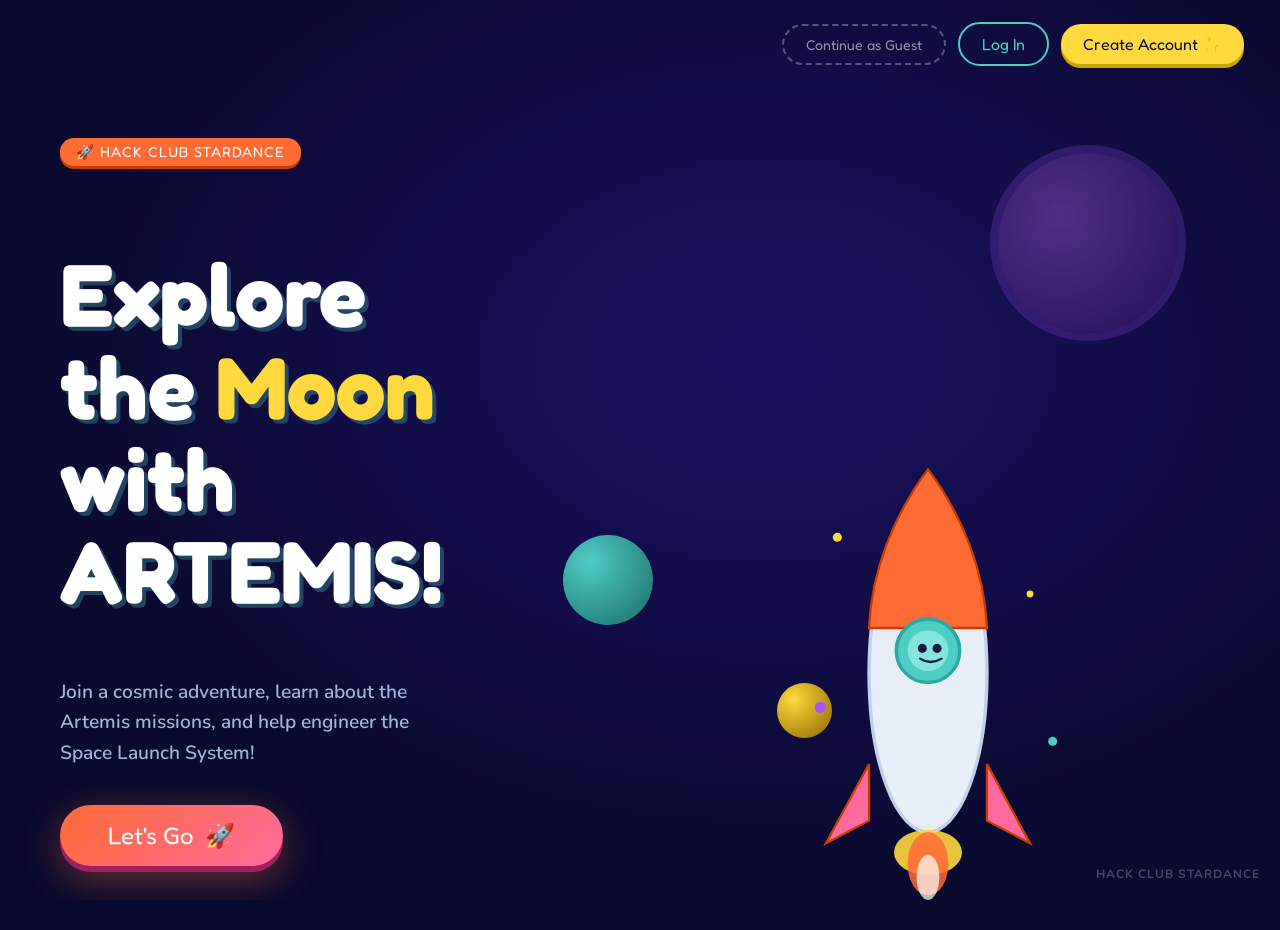
==== commit 1b4e13d9: "Update index.html added the extra guideline texts which allows the user to understand navigation" ====
--- a/index.html
+++ b/index.html
@@ -1,56 +1,55 @@
 <!DOCTYPE html>
 <html lang="en">
-    <head>
-        <meta charset = "UTF-8"/>
-        <meta name="viewport" content="width=device-width,initial-scale=1.0"/>
-        <title>Stardance - Hack Club</title>
-        <link 
-        href="https://fonts.googleapis.com/css2?family=Fredoka+One&family=Nunito:wght@400;600;700;800;900&display=swap"
-        rel="stylesheet"
-        
-        />
-        <link rel="stylesheet" href="styles.css"/>
-
-    </head>
-
-    <body>
-        <canvas id="stars-canvas"></canvas>
-
-        <div class="page active" id="page-home">
-            <nav class="nav" id="main-nav">
-                <button class="nav-btn login" onclick="openModal('signup')">Create Account</button>
-
-            </nav>
-
-            <div class="home-content">
-                <div class="planet p1"></div>
-                <div class="planet p2"></div>
-                <div class="planet p3"></div>
-
-                <div class="home-text">
-                    <div class="hackclub-badge">HACKCLUB STARDANCE</div>
-                    <h1 class="home-title">
-                        Explore<br/>the<span>Moon</span><br/>with ARTEMIS
-                    </h1>
-                    <p class="home-subtitle">
-                        Join a cosmic adventure, learn about the Artemis missions, and help engineer the Space Launch System!
-                    </p>
-                    <button class="letsgo-btn" onclick="goToPage('page-astro')">Let's Go &nbsp;🚀
-
-                    </button>
-
-                </div>
-
-                <div class="home-illustration">
-                    <svg 
-                    class="rocket-svg"
-                    viewBox="0 0 300 420"
-                    fill="none"
-                    xmlns="http://www.w3.org/2000/svg"
-                    >
-                    <ellipse
-                    cx="150" cy="220" rx="52" ry="140" fill="#E8EEF8" stroke="#C4D0E8" stroke-width="3"/>
-                    <path d="M150 40 C120 80 100 130 98 180 L202 180 C200 130 180 80 150 40Z" fill="#FF6B35" stroke="#c93e00" stroke-width="2"/>
+  <head>
+    <meta charset="UTF-8" />
+    <meta name="viewport" content="width=device-width, initial-scale=1.0" />
+    <title>Stardance – Hack Club</title>
+    <link href="https://fonts.googleapis.com/css2?family=Fredoka+One&family=Nunito:wght@400;600;700;800;900&display=swap" rel="stylesheet"/>
+    <link rel="stylesheet" href="styles.css" />
+  </head>
+  <body>
+    <canvas id="stars-canvas"></canvas>
+
+    <!-- ═══════ PAGE 1: HOME ═══════ -->
+    <div class="page active" id="page-home">
+      <nav class="nav" id="main-nav">
+        <button class="nav-btn guest" onclick="continueAsGuest()">Continue as Guest</button>
+        <button class="nav-btn login" onclick="openModal('login')">Log In</button>
+        <button class="nav-btn signup" onclick="openModal('signup')">Create Account ✨</button>
+      </nav>
+
+      <div class="home-content">
+        <div class="planet p1"></div>
+        <div class="planet p2"></div>
+        <div class="planet p3"></div>
+
+        <div class="home-text">
+          <div class="hackclub-badge">🚀 HACK CLUB STARDANCE</div>
+          <h1 class="home-title">
+            Explore<br />the <span>Moon</span><br />with ARTEMIS!
+          </h1>
+          <p class="home-subtitle">
+            Join a cosmic adventure, learn about the Artemis missions, and help
+            engineer the Space Launch System!
+          </p>
+          <button class="letsgo-btn" onclick="goToPage('page-astro')">
+            Let's Go &nbsp;🚀
+          </button>
+        </div>
+
+        <!-- Rocket illustration + speech bubble -->
+        <div class="home-illustration">
+          <!-- Rocket speech bubble -->
+          <div class="rocket-bubble" id="rocket-bubble">
+            <span id="rocket-bubble-text"></span>
+            <span class="rocket-bubble-cursor"></span>
+            <!-- Bubble tail pointing down-left toward rocket -->
+            <div class="rocket-bubble-tail"></div>
+          </div>
+
+          <svg class="rocket-svg" viewBox="0 0 300 420" fill="none" xmlns="http://www.w3.org/2000/svg">
+            <ellipse cx="150" cy="220" rx="52" ry="140" fill="#E8EEF8" stroke="#C4D0E8" stroke-width="3"/>
+            <path d="M150 40 C120 80 100 130 98 180 L202 180 C200 130 180 80 150 40Z" fill="#FF6B35" stroke="#c93e00" stroke-width="2"/>
             <circle cx="150" cy="200" r="28" fill="#4ECDC4" stroke="#2aa8a3" stroke-width="3"/>
             <circle cx="150" cy="200" r="18" fill="#a8f4f0" opacity="0.6"/>
             <circle cx="145" cy="198" r="4" fill="#1a1a3e"/>
@@ -65,49 +64,31 @@
             <circle cx="240" cy="150" r="3" fill="#FFD93D"/>
             <circle cx="55" cy="250" r="5" fill="#A855F7"/>
             <circle cx="260" cy="280" r="4" fill="#4ECDC4"/>
-
-                    </svg>
-
-                </div>
-
+          </svg>
+
+          <!-- Scroll hint arrow -->
+          <div class="scroll-hint" id="scroll-hint">
+            <span>scroll down</span>
+            <div class="scroll-arrow">
+              <span></span><span></span><span></span>
             </div>
-
-        </div>
-
-        <div class="page" id="page=astro">
-            <div class="moon-deco"></div>
-            <div class="mars-deco"></div>
-
-            <div class="astro-scene">
-                <div class="astronaut-wrap">
-                    <svg
-                    class="astronaut-svg"
-                    viewBox="0 0 180 240"
-                    fill="none"
-                    xmlns="http://www.w3.org/2000/svg"
-                    >
-                    <rect 
-                    x="52"
-                    y="120"
-                    width="176"
-                    height="90"
-                    rx="22"
-                    fill="#E8EEF8" stroke="#C4D0E8"
-                    stroke-width="3"
-                    />
-                    <circle
-                    
-                    cx="90" cy="90" r="52" fill="#E8EEF8" stroke="#C4D0E8" stroke-width="3"/>
-
-                    <ellipse 
-                    cx="82"
-                    cy="90"
-                    rx="36"
-                    ry="38"
-                    fill="#4ECDC4" opacity="0.85"
-                    />
-
-                    <ellipse cx="82" cy="82" rx="10" ry="14" fill="rgba(255,255,255,0.25)"/>
+          </div>
+        </div>
+      </div>
+    </div>
+
+    <!-- ═══════ PAGE 2: ASTRONAUT SPEAKS ═══════ -->
+    <div class="page" id="page-astro">
+      <div class="moon-deco"></div>
+      <div class="mars-deco"></div>
+
+      <div class="astro-scene">
+        <div class="astronaut-wrap">
+          <svg class="astronaut-svg" viewBox="0 0 180 240" fill="none" xmlns="http://www.w3.org/2000/svg">
+            <rect x="52" y="120" width="76" height="90" rx="22" fill="#E8EEF8" stroke="#C4D0E8" stroke-width="3"/>
+            <circle cx="90" cy="90" r="52" fill="#E8EEF8" stroke="#C4D0E8" stroke-width="3"/>
+            <ellipse cx="90" cy="90" rx="36" ry="38" fill="#4ECDC4" opacity="0.85"/>
+            <ellipse cx="82" cy="82" rx="10" ry="14" fill="rgba(255,255,255,0.25)"/>
             <circle cx="82" cy="88" r="5" fill="#1a2e5e"/>
             <circle cx="100" cy="88" r="5" fill="#1a2e5e"/>
             <path id="astro-mouth" d="M79 100 Q91 108 103 100" stroke="#1a2e5e" stroke-width="2.5" stroke-linecap="round" fill="none"/>
@@ -121,307 +102,122 @@
             <ellipse cx="106" cy="236" rx="18" ry="10" fill="#1a2e5e"/>
             <rect x="112" y="130" width="26" height="40" rx="8" fill="#a0aec8" stroke="#8090b8" stroke-width="2"/>
             <circle cx="78" cy="150" r="10" fill="#FF6B35" opacity="0.7"/>
-
-            <text
-            x="78"
-            y="154"
-            text-anchor="middle"
-            fill="white"
-            font-size="6"
-            font-weight="bold"
-            >NASA
-        </text>
-                
-                </svg>
-
-                <div class="sound-wave" id="sound-wave">
-                    <div class="wave-bar"></div>
-                    <div class="wave-bar"></div>
-                    <div class="wave-bar"></div>
-                    <div class="wave-bar"></div>
-                    <div class="wave-bar"></div>
-                    <div class="wave-bar"></div>
-                    <div class="wave-bar"></div>
-
-                </div>
-
-                <div class="voice-controls">
-                    <button 
-                    class="voice-btn"
-                    id="voice-toggle-btn"
-                    onclick="toggleSpeech()"
-                    >
-                    🔊 Listen
-
-                    </button>
-                    <button class="replay-btn" onclick="replayVoice()">↺ Replay</button>
-
-                </div>
-
-                <div style="margin-top:10px;display:flex;gap:6px">
-                    <div id="dot0" class="bubble-dot active"></div>
-                    <div id="dot1" class="bubble-dot"></div>
-                    <div id="dot2" class="bubble-dot"></div>
-                    <div id="dot3" class="bubble-dot"></div>
-
-                </div>
-
-                </div>
-
-                <div class="speech-bubble-outer">
-                    <div class="speech-bubble">
-                        <div class="bubble-name">👩‍🚀 Commander Lidika</div>
-                        <div class="bubble-text" id="bubble-text">
-                            <span id="typed-text"></span>
-                            <span class="typing-cursor" id="cursor"></span>
-                        </div>
-                    </div>
-
-                </div>
-
+            <text x="78" y="154" text-anchor="middle" fill="white" font-size="6" font-weight="bold">NASA</text>
+          </svg>
+
+          <div class="sound-wave" id="sound-wave">
+            <div class="wave-bar"></div><div class="wave-bar"></div>
+            <div class="wave-bar"></div><div class="wave-bar"></div>
+            <div class="wave-bar"></div><div class="wave-bar"></div>
+            <div class="wave-bar"></div>
+          </div>
+
+          <div class="voice-controls">
+            <button class="voice-btn" id="voice-toggle-btn" onclick="toggleSpeech()">🔊 Listen</button>
+            <button class="replay-btn" onclick="replayVoice()">↺ Replay</button>
+          </div>
+
+          <div style="margin-top:10px;display:flex;gap:6px">
+            <div id="dot0" class="bubble-dot active"></div>
+            <div id="dot1" class="bubble-dot"></div>
+            <div id="dot2" class="bubble-dot"></div>
+            <div id="dot3" class="bubble-dot"></div>
+          </div>
+        </div>
+
+        <div class="speech-bubble-outer">
+          <div class="speech-bubble">
+            <div class="bubble-name">👩‍🚀 Commander Lidika</div>
+            <div class="bubble-text" id="bubble-text">
+              <span id="typed-text"></span>
+              <span class="typing-cursor" id="cursor"></span>
             </div>
-
-            <div class="swipe-area">
-                <button 
-                class="swipe-btn-prev"
-                id="prev-btn"
-                onclick="prevSlide()"
-                style="display:none"
-                >
-                 ← Back
-
-                </button>
-                <button class="swipe-btn" id="next-btn" onclick="nextSlide()">
-                    Continue &nbsp;→
-                </button>
-
-            </div>
-
-        </div>
-
-        <div class="page" id="page-mission">
-            <div class="mission-top">
-                <h2 class="mission-label">Let's go for a<span>Mission!</span>🌙</h2>
-
-            </div>
-
-            <div class="mission-scene">
-                <div class="planet small-planet-m"></div>
-                <div class="ring-m"></div>
-                <div class="crater-1"></div>
-                <div class="crater-2"></div>
-
-                <div class="mission-astro-wrap">
-                    <svg 
-                    class="mission-astronaut-svg"
-                    viewBox="0 0 200 280"
-                    fill="none"
-                    xmlns="http://www.w3.org/2000/svg"
-                    >
-                     <rect
-              x="60"
-              y="130"
-              width="80"
-              height="96"
-              rx="22"
-              fill="#E8EEF8"
-              stroke="#C4D0E8"
-              stroke-width="3"
-            />
-            <circle
-              cx="100"
-              cy="96"
-              r="54"
-              fill="#E8EEF8"
-              stroke="#C4D0E8"
-              stroke-width="3"
-            />
-            <ellipse
-              cx="100"
-              cy="96"
-              rx="38"
-              ry="40"
-              fill="#FFD93D"
-              opacity="0.85"
-            />
-            <ellipse
-              cx="90"
-              cy="87"
-              rx="11"
-              ry="14"
-              fill="rgba(255,255,255,0.3)"
-            />
-            <circle cx="88" cy="93" r="5.5" fill="#1a2e5e" />
-            <circle cx="112" cy="93" r="5.5" fill="#1a2e5e" />
-            <path
-              d="M83 108 Q101 120 119 108"
-              stroke="#1a2e5e"
-              stroke-width="3"
-              stroke-linecap="round"
-              fill="none"
-            />
-            <path
-              d="M140 145 Q170 130 195 110"
-              stroke="#E8EEF8"
-              stroke-width="22"
-              stroke-linecap="round"
-            />
-            <ellipse cx="196" cy="109" rx="14" ry="10" fill="#FF6B35" />
-            <rect
-              x="24"
-              y="138"
-              width="38"
-              height="52"
-              rx="19"
-              fill="#E8EEF8"
-              stroke="#C4D0E8"
-              stroke-width="2.5"
-            />
-            <ellipse cx="43" cy="193" rx="16" ry="10" fill="#FF6B35" />
-            <rect
-              x="62"
-              y="216"
-              width="30"
-              height="46"
-              rx="14"
-              fill="#C4D0E8"
-              stroke="#a0aec8"
-              stroke-width="2"
-              transform="rotate(-12 62 216)"
-            />
-            <rect
-              x="98"
-              y="212"
-              width="30"
-              height="46"
-              rx="14"
-              fill="#C4D0E8"
-              stroke="#a0aec8"
-              stroke-width="2"
-              transform="rotate(8 98 212)"
-            />
-            <ellipse
-              cx="72"
-              cy="265"
-              rx="20"
-              ry="11"
-              fill="#1a2e5e"
-              transform="rotate(-12 72 265)"
-            />
-            <ellipse
-              cx="115"
-              cy="260"
-              rx="20"
-              ry="11"
-              fill="#1a2e5e"
-              transform="rotate(8 115 260)"
-            />
-            <rect
-              x="128"
-              y="138"
-              width="28"
-              height="44"
-              rx="8"
-              fill="#a0aec8"
-              stroke="#8090b8"
-              stroke-width="2"
-            />
-            <line
-              x1="156"
-              y1="135"
-              x2="156"
-              y2="110"
-              stroke="#a0aec8"
-              stroke-width="2"
-            />
-            <rect
-              x="156"
-              y="107"
-              width="22"
-              height="14"
-              rx="2"
-              fill="#FF6B35"
-            />
-
-                    </svg>
-                    <div class="astro-shadow"></div>
-
-                </div>
-
-                <div class="sls-panel">
-                    <div class="sls-label">Ready to build a rocket?</div>
-                    <button
-                    class="sls-btn" 
-                    onclick="alert('🚀 SLS Engineering module coming soon! In Shaa Allah!')"
-                    
-                    >
-                    🛸 Let's Engineer the SLS
-
-                    </button>
-
-                    <div
-                    style="font-size:0.8rem;
-                    color:rgba(255,255,255,0.3);
-                    margin-top:8px;
-                    text-align:right;"
-                    >
-                    Space Launch System
-
-                    </div>
-
-                </div>
-                <div class="ground-strip"></div>
-
-            </div>
-
-            <button class="back-btn" onclick="goToPage('page-astro')">← Back</button>
-
-        </div>
-
-        <div class="modal-overlay" id="modal" onclick="closeModalOutside(event)">
-            <div class="modal-box">
-                <button class="modal-close" onclick="closeModal()">✕</button>
-                <div class="modal-title" id="modal-title">👾 Log In</div>
-
-                <div id="modal-name-wrap" style="display:none">
-                    <input
-                    class="modal-input"
-                    type="text"
-                    placeholder="Your Name :"
-                    id="modal-name"
-                    />
-
-                </div>
-                <input 
-                class="modal-input"
-                type="email"
-                placeholder="Email"
-                id="modal-user"
-                
-                />
-                <input
-                class="modal-input"
-                type="password"
-                placeholder="Password 🔐"
-                id="modal-pass"
-                />
-
-                <div class="modal-error" id="modal-error"></div>
-                <button class="modal-submit" id="modal-submit-btn">Let's Go! 🚀</button>
-
-                <div class="modal-switch" id="modal-switch">
-                    Don't have an account? <a onclick="switchModal('signup')">Sign Up</a>
-
-                </div>
-
-
-            </div>
-
-        </div>
-
-        <div class="hackclub-ribbon">HACK CLUB STARDANCE</div>
-
-        <script src="script.js"></script>
-    </body>
-
+          </div>
+        </div>
+      </div>
+
+      <div class="swipe-area">
+        <button class="swipe-btn-prev" id="prev-btn" onclick="prevSlide()" style="display:none">← Back</button>
+        <button class="swipe-btn" id="next-btn" onclick="nextSlide()">Continue &nbsp;→</button>
+      </div>
+    </div>
+
+    <!-- ═══════ PAGE 3: MISSION ═══════ -->
+    <div class="page" id="page-mission">
+      <div class="mission-top">
+        <h2 class="mission-label">Let's go for a <span>Mission!</span> 🌙</h2>
+      </div>
+
+      <div class="mission-scene">
+        <div class="planet small-planet-m"></div>
+        <div class="ring-m"></div>
+        <div class="crater1"></div>
+        <div class="crater2"></div>
+
+        <div class="mission-astro-wrap">
+          <svg class="mission-astronaut-svg" viewBox="0 0 200 280" fill="none" xmlns="http://www.w3.org/2000/svg">
+            <rect x="60" y="130" width="80" height="96" rx="22" fill="#E8EEF8" stroke="#C4D0E8" stroke-width="3"/>
+            <circle cx="100" cy="96" r="54" fill="#E8EEF8" stroke="#C4D0E8" stroke-width="3"/>
+            <ellipse cx="100" cy="96" rx="38" ry="40" fill="#FFD93D" opacity="0.85"/>
+            <ellipse cx="90" cy="87" rx="11" ry="14" fill="rgba(255,255,255,0.3)"/>
+            <circle cx="88" cy="93" r="5.5" fill="#1a2e5e"/>
+            <circle cx="112" cy="93" r="5.5" fill="#1a2e5e"/>
+            <path d="M83 108 Q101 120 119 108" stroke="#1a2e5e" stroke-width="3" stroke-linecap="round" fill="none"/>
+            <path d="M140 145 Q170 130 195 110" stroke="#E8EEF8" stroke-width="22" stroke-linecap="round"/>
+            <ellipse cx="196" cy="109" rx="14" ry="10" fill="#FF6B35"/>
+            <rect x="24" y="138" width="38" height="52" rx="19" fill="#E8EEF8" stroke="#C4D0E8" stroke-width="2.5"/>
+            <ellipse cx="43" cy="193" rx="16" ry="10" fill="#FF6B35"/>
+            <rect x="62" y="216" width="30" height="46" rx="14" fill="#C4D0E8" stroke="#a0aec8" stroke-width="2" transform="rotate(-12 62 216)"/>
+            <rect x="98" y="212" width="30" height="46" rx="14" fill="#C4D0E8" stroke="#a0aec8" stroke-width="2" transform="rotate(8 98 212)"/>
+            <ellipse cx="72" cy="265" rx="20" ry="11" fill="#1a2e5e" transform="rotate(-12 72 265)"/>
+            <ellipse cx="115" cy="260" rx="20" ry="11" fill="#1a2e5e" transform="rotate(8 115 260)"/>
+            <rect x="128" y="138" width="28" height="44" rx="8" fill="#a0aec8" stroke="#8090b8" stroke-width="2"/>
+            <line x1="156" y1="135" x2="156" y2="110" stroke="#a0aec8" stroke-width="2"/>
+            <rect x="156" y="107" width="22" height="14" rx="2" fill="#FF6B35"/>
+          </svg>
+          <div class="astro-shadow"></div>
+        </div>
+
+        <div class="sls-panel">
+          <div class="sls-label">Ready to build a rocket?</div>
+          <button class="sls-btn" onclick="alert('🚀 SLS Engineering module coming soon! In Shaa Allah!')">
+            🛸 Let's Engineer the SLS
+          </button>
+          <div style="font-size:0.8rem;color:rgba(255,255,255,0.3);margin-top:8px;text-align:right">Space Launch System</div>
+        </div>
+
+        <div class="ground-strip"></div>
+      </div>
+
+      <button class="back-btn" onclick="goToPage('page-astro')">← Back</button>
+    </div>
+
+    <!-- ═══════ AUTH MODAL ═══════ -->
+    <div class="modal-overlay" id="modal" onclick="closeModalOutside(event)">
+      <div class="modal-box">
+        <button class="modal-close" onclick="closeModal()">✕</button>
+        <div class="modal-title" id="modal-title">👾 Log In</div>
+
+        <div id="modal-name-wrap" style="display:none">
+          <input class="modal-input" type="text" placeholder="Your Name 🌟" id="modal-name"/>
+        </div>
+        <input class="modal-input" type="email" placeholder="Email" id="modal-user"/>
+        <input class="modal-input" type="password" placeholder="Password 🔐" id="modal-pass"/>
+
+        <div class="modal-error" id="modal-error"></div>
+
+        <button class="modal-submit" id="modal-submit-btn">Let's Go! 🚀</button>
+
+        <div class="modal-switch" id="modal-switch">
+          Don't have an account? <a onclick="switchModal('signup')">Sign Up</a>
+        </div>
+        <div class="modal-guest-link">
+          Or <a onclick="continueAsGuest()">continue as guest</a> — no account needed
+        </div>
+      </div>
+    </div>
+
+    <div class="hackclub-ribbon">HACK CLUB STARDANCE</div>
+    <script src="stardance.js"></script>
+  </body>
 </html>
--- a/styles.css
+++ b/styles.css
@@ -1,20 +1,20 @@
-:root{
-    --space-dark:#0a0a2e;
-    --space-mid: #0d1b4b;
-    --star-yellow:#FFD93D;
-    --rocket-orange: #FF6B35;
-    --planet-teal: #4ECDC4;
-    --planet-pink:#FF6B9D;
-    --nebula-purple: #FF6B9D;
-    --white:#FFFFFF;
-}
-
-*{
-    margin:0;
-    padding:0;
-    box-sizing: border-box;
-}
-
+/* ═══════════════════════════════════════════
+   STARDANCE – Hack Club  |  stardance.css
+═══════════════════════════════════════════ */
+
+/* ───────── VARIABLES ───────── */
+:root {
+  --space-dark:    #0a0a2e;
+  --space-mid:     #0d1b4b;
+  --star-yellow:   #FFD93D;
+  --rocket-orange: #FF6B35;
+  --planet-teal:   #4ECDC4;
+  --planet-pink:   #FF6B9D;
+  --nebula-purple: #A855F7;
+  --white:         #FFFFFF;
+}
+
+/* ───────── RESET ───────── */
 html, body {
   width: 100%; height: 100%;
   font-family: 'Nunito', sans-serif;
@@ -23,18 +23,742 @@
   background: var(--space-dark);
 }
 
-#star-canvas{
-    position: fixed;
-    inset: 0;
-    z-index: 0;
-    pointer-events: none;
-}
-
-.page{
-    position: absolute; inset: 0;
-    min-height: 100vh;
-    display: flex; flex-direction: column;
-    opacity: 0; pointer-events: none;
+/* ───────── STARS CANVAS ───────── */
+#stars-canvas { position: fixed; inset: 0; z-index: 0; pointer-events: none; }
+
+/* ───────── PAGE SYSTEM ───────── */
+.page {
+  position: absolute; inset: 0;
+  min-height: 100vh;
+  display: flex; flex-direction: column;
+  opacity: 0; pointer-events: none;
+  transition: opacity 0.6s ease, transform 0.6s ease;
+  transform: translateY(30px); z-index: 1;
+}
+.page.active  { opacity: 1; pointer-events: all; transform: translateY(0); }
+.page.exit-up { opacity: 0; transform: translateY(-40px); }
+
+/* ───────── SHARED ───────── */
+.planet { position: absolute; border-radius: 50%; pointer-events: none; }
+
+/* ═══════════════════════════════════════════
+   PAGE 1 – HOME
+═══════════════════════════════════════════ */
+#page-home { background: radial-gradient(ellipse at 60% 40%, #1a1060 0%, #0a0a2e 70%); }
+
+/* NAV */
+.nav {
+  display: flex; justify-content: flex-end; align-items: center;
+  gap: 10px; padding: 14px 28px; z-index: 10; position: relative;
+}
+.nav-btn {
+  font-family: 'Fredoka One', cursive;
+  font-size: 0.95rem; border: none; cursor: pointer;
+  padding: 8px 18px; border-radius: 50px;
+  transition: transform 0.15s, box-shadow 0.15s;
+}
+.nav-btn:hover { transform: scale(1.07); }
+.nav-btn.login {
+  background: transparent;
+  border: 2.5px solid var(--planet-teal);
+  color: var(--planet-teal);
+}
+.nav-btn.signup {
+  background: var(--star-yellow); color: var(--space-dark);
+  box-shadow: 0 4px 0 #c9a500;
+}
+.nav-btn.signup:hover { box-shadow: 0 2px 0 #c9a500; transform: scale(1.07) translateY(2px); }
+
+/* User chip (shown when logged in) */
+.user-chip {
+  display: flex; align-items: center; gap: 8px;
+  background: rgba(255,255,255,0.07);
+  border: 2px solid rgba(78,205,196,0.35);
+  border-radius: 50px; padding: 5px 12px 5px 6px;
+  animation: fadeIn 0.4s ease;
+}
+.user-avatar {
+  width: 30px; height: 30px; border-radius: 50%;
+  background: linear-gradient(135deg, var(--planet-teal), var(--nebula-purple));
+  display: flex; align-items: center; justify-content: center;
+  font-family: 'Fredoka One', cursive; font-size: 0.95rem; color: white;
+}
+.user-name {
+  font-family: 'Fredoka One', cursive;
+  font-size: 0.95rem; color: var(--star-yellow);
+}
+.logout-btn {
+  font-family: 'Fredoka One', cursive; font-size: 0.8rem;
+  background: transparent; border: 1.5px solid rgba(255,107,157,0.5);
+  color: var(--planet-pink); padding: 4px 12px; border-radius: 50px;
+  cursor: pointer; transition: all 0.15s;
+}
+.logout-btn:hover { background: rgba(255,107,157,0.15); border-color: var(--planet-pink); }
+
+/* HOME CONTENT */
+.home-content {
+  flex: 1; display: flex; align-items: center;
+  padding: 20px 48px 0; position: relative; overflow: visible;
+}
+.home-text { z-index: 5; max-width: 500px; }
+.hackclub-badge {
+  display: inline-block; background: var(--rocket-orange); color: white;
+  font-family: 'Fredoka One', cursive; font-size: 0.85rem;
+  padding: 4px 14px; border-radius: 50px; margin-bottom: 10px;
+  box-shadow: 0 3px 0 #c93e00; letter-spacing: 1px;
+}
+.home-title {
+  font-family: 'Fredoka One', cursive;
+  font-size: clamp(2.6rem, 6vw, 4.8rem);
+  color: var(--white); line-height: 1.1;
+  padding-top: 0.1em;
+  text-shadow: 4px 4px 0px rgba(78,205,196,0.3);
+}
+.home-title span {
+  color: var(--star-yellow); display: inline-block;
+  animation: float 3s ease-in-out infinite;
+}
+.home-subtitle {
+  font-size: 1.05rem; color: #a0b4d8;
+  margin: 10px 0 24px; font-weight: 600;
+  line-height: 1.5; max-width: 380px;
+}
+.letsgo-btn {
+  font-family: 'Fredoka One', cursive; font-size: 1.3rem;
+  background: linear-gradient(135deg, var(--rocket-orange), var(--planet-pink));
+  color: white; border: none; cursor: pointer;
+  padding: 13px 40px; border-radius: 60px;
+  box-shadow: 0 6px 0 #a02060, 0 12px 40px rgba(255,107,53,0.4);
+  transition: transform 0.15s, box-shadow 0.15s;
+  display: inline-flex; align-items: center; gap: 8px;
+  position: relative; overflow: hidden;
+}
+.letsgo-btn::after {
+  content: ''; position: absolute; inset: 0;
+  background: white; opacity: 0; transition: opacity 0.2s; border-radius: inherit;
+}
+.letsgo-btn:hover::after { opacity: 0.08; }
+.letsgo-btn:hover { transform: scale(1.05) translateY(-2px); box-shadow: 0 8px 0 #a02060, 0 20px 50px rgba(255,107,53,0.5); }
+.letsgo-btn:active { transform: scale(1.02) translateY(2px); box-shadow: 0 4px 0 #a02060; }
+
+.home-illustration {
+  position: absolute; right: 0; bottom: 0;
+  width: 55%; height: 100%;
+  display: flex; align-items: flex-end; justify-content: center;
+}
+.rocket-svg { width: 300px; animation: rocketFloat 4s ease-in-out infinite; }
+
+.p1 { width: 160px; height: 160px; background: radial-gradient(circle at 35% 35%, #6b3fa0, #2d1060); top: 8%; right: 8%; opacity: 0.7; }
+.p1::after { content: ''; position: absolute; inset: -8px; border-radius: 50%; border: 8px solid rgba(168,85,247,0.3); }
+.p2 { width: 80px; height: 80px; background: radial-gradient(circle at 30% 30%, #4ECDC4, #1a6b66); top: 55%; left: 44%; }
+.p3 { width: 48px; height: 48px; background: radial-gradient(circle at 30% 30%, var(--star-yellow), #8a6800); bottom: 20%; right: 35%; }
+
+/* ═══════════════════════════════════════════
+   PAGE 2 – ASTRONAUT SPEAKS
+═══════════════════════════════════════════ */
+#page-astro { background: radial-gradient(ellipse at 50% 60%, #0e1a4e 0%, #060618 80%); }
+
+.astro-scene {
+  flex: 1; display: flex; align-items: center; justify-content: center;
+  padding: 12px 32px; gap: 32px; position: relative; overflow: hidden;
+}
+.astronaut-wrap {
+  flex-shrink: 0; position: relative;
+  display: flex; flex-direction: column; align-items: center;
+}
+.astronaut-svg {
+  width: 170px;
+  animation: astroFloat 3.5s ease-in-out infinite;
+  filter: drop-shadow(0 10px 30px rgba(78,205,196,0.3));
+  transition: filter 0.3s;
+}
+.astronaut-svg.talking {
+  filter: drop-shadow(0 10px 30px rgba(78,205,196,0.3))
+          drop-shadow(0 0 18px rgba(78,205,196,0.7));
+  animation: astroFloat 3.5s ease-in-out infinite, talkBounce 0.4s ease-in-out infinite;
+}
+
+/* Voice control bar */
+.voice-controls {
+  display: flex; align-items: center; gap: 8px; margin-top: 8px;
+}
+.voice-btn {
+  font-family: 'Fredoka One', cursive; font-size: 0.8rem;
+  border: 2px solid rgba(78,205,196,0.5); background: transparent;
+  color: var(--planet-teal); padding: 5px 13px; border-radius: 50px;
+  cursor: pointer; transition: all 0.2s;
+}
+.voice-btn:hover, .voice-btn.speaking {
+  background: rgba(78,205,196,0.15); border-color: var(--planet-teal);
+}
+.voice-btn.speaking { animation: voicePulse 1s ease-in-out infinite; }
+.replay-btn {
+  font-family: 'Fredoka One', cursive; font-size: 0.8rem;
+  border: 2px solid rgba(255,255,255,0.2); background: transparent;
+  color: rgba(255,255,255,0.5); padding: 5px 12px; border-radius: 50px;
+  cursor: pointer; transition: all 0.2s;
+}
+.replay-btn:hover { border-color: rgba(255,255,255,0.5); color: white; }
+
+/* Sound wave bars */
+.sound-wave {
+  display: flex; align-items: center; gap: 3px; height: 20px;
+  margin-top: 6px; opacity: 0; transition: opacity 0.3s;
+}
+.sound-wave.active { opacity: 1; }
+.wave-bar {
+  width: 4px; border-radius: 2px;
+  background: var(--planet-teal);
+  animation: waveAnim 0.8s ease-in-out infinite;
+}
+/* ═══════════════════════════════════════════
+   STARDANCE – Hack Club  |  stardance.css
+═══════════════════════════════════════════ */
+
+:root {
+  --space-dark:    #0a0a2e;
+  --space-mid:     #0d1b4b;
+  --star-yellow:   #FFD93D;
+  --rocket-orange: #FF6B35;
+  --planet-teal:   #4ECDC4;
+  --planet-pink:   #FF6B9D;
+  --nebula-purple: #A855F7;
+  --white:         #FFFFFF;
+}
+
+html, body {
+  width: 100%; height: 100%;
+  font-family: 'Nunito', sans-serif;
+  overflow-y: auto; overflow-x: hidden;
+  background: var(--space-dark);
+}
+
+#stars-canvas { position: fixed; inset: 0; z-index: 0; pointer-events: none; }
+
+.page {
+  position: absolute; inset: 0;
+  min-height: 100vh;
+  display: flex; flex-direction: column;
+  opacity: 0; pointer-events: none;
+  transition: opacity 0.6s ease, transform 0.6s ease;
+  transform: translateY(30px); z-index: 1;
+}
+.page.active  { opacity: 1; pointer-events: all; transform: translateY(0); }
+.page.exit-up { opacity: 0; transform: translateY(-40px); }
+
+.planet { position: absolute; border-radius: 50%; pointer-events: none; }
+
+/* ═══════════════════════════════════════════
+   PAGE 1 – HOME
+═══════════════════════════════════════════ */
+#page-home { background: radial-gradient(ellipse at 60% 40%, #1a1060 0%, #0a0a2e 70%); }
+
+/* NAV */
+.nav {
+  display: flex; justify-content: flex-end; align-items: center;
+  gap: 10px; padding: 14px 28px; z-index: 10; position: relative;
+}
+.nav-btn {
+  font-family: 'Fredoka One', cursive;
+  font-size: 0.95rem; border: none; cursor: pointer;
+  padding: 8px 18px; border-radius: 50px;
+  transition: transform 0.15s, box-shadow 0.15s;
+}
+.nav-btn:hover { transform: scale(1.07); }
+.nav-btn.guest {
+  background: transparent;
+  border: 2px dashed rgba(255,255,255,0.3);
+  color: rgba(255,255,255,0.55); font-size: 0.88rem;
+}
+.nav-btn.guest:hover { border-color: rgba(255,255,255,0.6); color: rgba(255,255,255,0.85); }
+.nav-btn.login {
+  background: transparent;
+  border: 2.5px solid var(--planet-teal);
+  color: var(--planet-teal);
+}
+.nav-btn.signup {
+  background: var(--star-yellow); color: var(--space-dark);
+  box-shadow: 0 4px 0 #c9a500;
+}
+.nav-btn.signup:hover { box-shadow: 0 2px 0 #c9a500; transform: scale(1.07) translateY(2px); }
+
+/* User / Guest chips */
+.user-chip {
+  display: flex; align-items: center; gap: 8px;
+  background: rgba(255,255,255,0.07);
+  border: 2px solid rgba(78,205,196,0.35);
+  border-radius: 50px; padding: 5px 12px 5px 6px;
+  animation: fadeIn 0.4s ease;
+}
+.user-avatar {
+  width: 30px; height: 30px; border-radius: 50%;
+  background: linear-gradient(135deg, var(--planet-teal), var(--nebula-purple));
+  display: flex; align-items: center; justify-content: center;
+  font-family: 'Fredoka One', cursive; font-size: 0.95rem; color: white;
+}
+.user-name { font-family: 'Fredoka One', cursive; font-size: 0.95rem; color: var(--star-yellow); }
+.logout-btn {
+  font-family: 'Fredoka One', cursive; font-size: 0.8rem;
+  background: transparent; border: 1.5px solid rgba(255,107,157,0.5);
+  color: var(--planet-pink); padding: 4px 12px; border-radius: 50px;
+  cursor: pointer; transition: all 0.15s;
+}
+.logout-btn:hover { background: rgba(255,107,157,0.15); border-color: var(--planet-pink); }
+
+.guest-chip {
+  display: flex; align-items: center; gap: 8px;
+  background: rgba(255,255,255,0.05);
+  border: 2px dashed rgba(255,255,255,0.25);
+  border-radius: 50px; padding: 5px 14px 5px 10px;
+  animation: fadeIn 0.4s ease;
+}
+.guest-icon {
+  width: 30px; height: 30px; border-radius: 50%;
+  background: rgba(255,255,255,0.1);
+  display: flex; align-items: center; justify-content: center; font-size: 1rem;
+}
+.guest-label { font-family: 'Fredoka One', cursive; font-size: 0.9rem; color: rgba(255,255,255,0.6); }
+.join-btn {
+  font-family: 'Fredoka One', cursive; font-size: 0.8rem;
+  background: var(--star-yellow); color: var(--space-dark);
+  border: none; padding: 5px 13px; border-radius: 50px;
+  cursor: pointer; transition: all 0.15s; box-shadow: 0 2px 0 #c9a500;
+}
+.join-btn:hover { transform: scale(1.05); }
+
+/* HOME CONTENT */
+.home-content {
+  flex: 1; display: flex; align-items: center;
+  padding: 20px 48px 0; position: relative; overflow: visible;
+}
+.home-text { z-index: 5; max-width: 500px; }
+.hackclub-badge {
+  display: inline-block; background: var(--rocket-orange); color: white;
+  font-family: 'Fredoka One', cursive; font-size: 0.85rem;
+  padding: 4px 14px; border-radius: 50px; margin-bottom: 10px;
+  box-shadow: 0 3px 0 #c93e00; letter-spacing: 1px;
+}
+.home-title {
+  font-family: 'Fredoka One', cursive;
+  font-size: clamp(2.6rem, 6vw, 4.8rem);
+  color: var(--white); line-height: 1.1; padding-top: 0.1em;
+  text-shadow: 4px 4px 0px rgba(78,205,196,0.3);
+}
+.home-title span {
+  color: var(--star-yellow); display: inline-block;
+  animation: float 3s ease-in-out infinite;
+}
+.home-subtitle {
+  font-size: 1.05rem; color: #a0b4d8;
+  margin: 10px 0 24px; font-weight: 600;
+  line-height: 1.5; max-width: 380px;
+}
+.letsgo-btn {
+  font-family: 'Fredoka One', cursive; font-size: 1.3rem;
+  background: linear-gradient(135deg, var(--rocket-orange), var(--planet-pink));
+  color: white; border: none; cursor: pointer;
+  padding: 13px 40px; border-radius: 60px;
+  box-shadow: 0 6px 0 #a02060, 0 12px 40px rgba(255,107,53,0.4);
+  transition: transform 0.15s, box-shadow 0.15s;
+  display: inline-flex; align-items: center; gap: 8px;
+  position: relative; overflow: hidden;
+}
+.letsgo-btn::after {
+  content: ''; position: absolute; inset: 0;
+  background: white; opacity: 0; transition: opacity 0.2s; border-radius: inherit;
+}
+.letsgo-btn:hover::after { opacity: 0.08; }
+.letsgo-btn:hover { transform: scale(1.05) translateY(-2px); box-shadow: 0 8px 0 #a02060, 0 20px 50px rgba(255,107,53,0.5); }
+.letsgo-btn:active { transform: scale(1.02) translateY(2px); box-shadow: 0 4px 0 #a02060; }
+
+/* ILLUSTRATION WRAPPER */
+.home-illustration {
+  position: absolute; right: 0; bottom: 0;
+  width: 55%; height: 100%;
+  display: flex; align-items: flex-end; justify-content: center;
+}
+.rocket-svg { width: 300px; animation: rocketFloat 4s ease-in-out infinite; position: relative; z-index: 2; }
+
+/* ── ROCKET SPEECH BUBBLE ── */
+.rocket-bubble {
+  position: absolute;
+  top: 12%;
+  right: 52%;
+  background: white;
+  color: #1a1a3e;
+  font-family: 'Fredoka One', cursive;
+  font-size: 1rem;
+  line-height: 1.5;
+  padding: 14px 18px;
+  border-radius: 20px;
+  box-shadow: 0 8px 32px rgba(0,0,0,0.35), 0 2px 8px rgba(78,205,196,0.2);
+  border: 2.5px solid rgba(78,205,196,0.5);
+  max-width: 220px;
+  min-width: 160px;
+  z-index: 10;
+  /* pop-in animation */
+  opacity: 0;
+  transform: scale(0.7) translateY(10px);
+  transition: opacity 0.4s ease, transform 0.4s cubic-bezier(0.34,1.56,0.64,1);
+  pointer-events: none;
+}
+.rocket-bubble.visible {
+  opacity: 1;
+  transform: scale(1) translateY(0);
+}
+/* gentle bob to match rocket */
+.rocket-bubble.floating {
+  animation: bubbleFloat 4s ease-in-out infinite;
+}
+
+/* tail pointing down-right toward rocket nose */
+.rocket-bubble-tail {
+  position: absolute;
+  bottom: -14px;
+  right: 28px;
+  width: 0; height: 0;
+  border-left: 10px solid transparent;
+  border-right: 10px solid transparent;
+  border-top: 14px solid white;
+  filter: drop-shadow(0 3px 2px rgba(0,0,0,0.1));
+}
+/* teal border for tail */
+.rocket-bubble-tail::before {
+  content: '';
+  position: absolute;
+  top: -17px;
+  left: -12px;
+  width: 0; height: 0;
+  border-left: 12px solid transparent;
+  border-right: 12px solid transparent;
+  border-top: 17px solid rgba(78,205,196,0.5);
+  z-index: -1;
+}
+
+.rocket-bubble-cursor {
+  display: inline-block;
+  width: 2px; height: 1em;
+  background: var(--planet-teal);
+  margin-left: 2px;
+  animation: blink 0.75s step-end infinite;
+  vertical-align: middle;
+}
+
+/* ── SCROLL HINT ── */
+.scroll-hint {
+  position: absolute;
+  bottom: 28px;
+  left: 50%;
+  transform: translateX(-50%);
+  display: flex; flex-direction: column; align-items: center; gap: 6px;
+  font-family: 'Fredoka One', cursive;
+  font-size: 0.8rem;
+  color: rgba(255,255,255,0.4);
+  letter-spacing: 1px;
+  opacity: 0;
+  transition: opacity 0.6s ease;
+  pointer-events: none;
+  z-index: 5;
+}
+.scroll-hint.visible { opacity: 1; }
+
+.scroll-arrow {
+  display: flex; flex-direction: column; align-items: center; gap: 2px;
+}
+.scroll-arrow span {
+  display: block;
+  width: 12px; height: 12px;
+  border-right: 2.5px solid rgba(255,255,255,0.4);
+  border-bottom: 2.5px solid rgba(255,255,255,0.4);
+  transform: rotate(45deg);
+  animation: scrollBounce 1.4s ease-in-out infinite;
+}
+.scroll-arrow span:nth-child(2) { animation-delay: 0.15s; opacity: 0.7; }
+.scroll-arrow span:nth-child(3) { animation-delay: 0.3s;  opacity: 0.4; }
+
+/* PLANETS */
+.p1 { width: 160px; height: 160px; background: radial-gradient(circle at 35% 35%, #6b3fa0, #2d1060); top: 8%; right: 8%; opacity: 0.7; }
+.p1::after { content: ''; position: absolute; inset: -8px; border-radius: 50%; border: 8px solid rgba(168,85,247,0.3); }
+.p2 { width: 80px; height: 80px; background: radial-gradient(circle at 30% 30%, #4ECDC4, #1a6b66); top: 55%; left: 44%; }
+.p3 { width: 48px; height: 48px; background: radial-gradient(circle at 30% 30%, var(--star-yellow), #8a6800); bottom: 20%; right: 35%; }
+
+/* ═══════════════════════════════════════════
+   PAGE 2 – ASTRONAUT SPEAKS
+═══════════════════════════════════════════ */
+#page-astro { background: radial-gradient(ellipse at 50% 60%, #0e1a4e 0%, #060618 80%); }
+
+.astro-scene {
+  flex: 1; display: flex; align-items: center; justify-content: center;
+  padding: 12px 32px; gap: 32px; position: relative; overflow: hidden;
+}
+.astronaut-wrap {
+  flex-shrink: 0; position: relative;
+  display: flex; flex-direction: column; align-items: center;
+}
+.astronaut-svg {
+  width: 170px;
+  animation: astroFloat 3.5s ease-in-out infinite;
+  filter: drop-shadow(0 10px 30px rgba(78,205,196,0.3));
+  transition: filter 0.3s;
+}
+.astronaut-svg.talking {
+  filter: drop-shadow(0 10px 30px rgba(78,205,196,0.3)) drop-shadow(0 0 18px rgba(78,205,196,0.7));
+  animation: astroFloat 3.5s ease-in-out infinite, talkBounce 0.4s ease-in-out infinite;
+}
+
+.voice-controls { display: flex; align-items: center; gap: 8px; margin-top: 8px; }
+.voice-btn {
+  font-family: 'Fredoka One', cursive; font-size: 0.8rem;
+  border: 2px solid rgba(78,205,196,0.5); background: transparent;
+  color: var(--planet-teal); padding: 5px 13px; border-radius: 50px;
+  cursor: pointer; transition: all 0.2s;
+}
+.voice-btn:hover, .voice-btn.speaking { background: rgba(78,205,196,0.15); border-color: var(--planet-teal); }
+.voice-btn.speaking { animation: voicePulse 1s ease-in-out infinite; }
+.replay-btn {
+  font-family: 'Fredoka One', cursive; font-size: 0.8rem;
+  border: 2px solid rgba(255,255,255,0.2); background: transparent;
+  color: rgba(255,255,255,0.5); padding: 5px 12px; border-radius: 50px;
+  cursor: pointer; transition: all 0.2s;
+}
+.replay-btn:hover { border-color: rgba(255,255,255,0.5); color: white; }
+
+.sound-wave {
+  display: flex; align-items: center; gap: 3px; height: 20px;
+  margin-top: 6px; opacity: 0; transition: opacity 0.3s;
+}
+.sound-wave.active { opacity: 1; }
+.wave-bar { width: 4px; border-radius: 2px; background: var(--planet-teal); animation: waveAnim 0.8s ease-in-out infinite; }
+.wave-bar:nth-child(1) { height: 8px;  animation-delay: 0s; }
+.wave-bar:nth-child(2) { height: 16px; animation-delay: 0.1s; }
+.wave-bar:nth-child(3) { height: 22px; animation-delay: 0.2s; }
+.wave-bar:nth-child(4) { height: 14px; animation-delay: 0.3s; }
+.wave-bar:nth-child(5) { height: 10px; animation-delay: 0.4s; }
+.wave-bar:nth-child(6) { height: 18px; animation-delay: 0.15s; }
+.wave-bar:nth-child(7) { height: 8px;  animation-delay: 0.35s; }
+
+.speech-bubble-outer { flex: 1; max-width: 560px; position: relative; }
+.speech-bubble {
+  background: rgba(255,255,255,0.95); border-radius: 24px;
+  padding: 22px 28px;
+  box-shadow: 0 8px 40px rgba(0,0,0,0.5), inset 0 1px 0 rgba(255,255,255,0.9);
+  border: 3px solid rgba(78,205,196,0.4);
+  min-height: 240px; display: flex; flex-direction: column; position: relative;
+}
+.speech-bubble::before {
+  content: ''; position: absolute; left: -22px; top: 50%; transform: translateY(-50%);
+  width: 0; height: 0;
+  border-top: 15px solid transparent;
+  border-bottom: 15px solid transparent;
+  border-right: 22px solid rgba(255,255,255,0.95);
+}
+.bubble-name {
+  font-family: 'Fredoka One', cursive; font-size: 0.95rem;
+  color: var(--planet-teal); margin-bottom: 8px; letter-spacing: 0.5px;
+  display: flex; align-items: center; justify-content: space-between;
+}
+.bubble-text {
+  font-size: 1rem; color: #1a1a3e;
+  line-height: 1.6; font-weight: 600; flex: 1; min-height: 140px;
+}
+.bubble-text .highlight { color: var(--rocket-orange); font-weight: 800; }
+.bubble-dot { width: 7px; height: 7px; border-radius: 50%; background: #d0d8f0; transition: background 0.3s; }
+.bubble-dot.active { background: var(--planet-teal); }
+
+.swipe-area {
+  padding: 0 0 20px;
+  display: flex; justify-content: center; align-items: center;
+  gap: 12px; z-index: 10; position: relative;
+}
+.swipe-btn {
+  font-family: 'Fredoka One', cursive; font-size: 1rem;
+  background: var(--planet-teal); color: var(--space-dark);
+  border: none; cursor: pointer; padding: 11px 30px; border-radius: 50px;
+  box-shadow: 0 5px 0 #1a8a85, 0 8px 24px rgba(78,205,196,0.3);
+  transition: transform 0.15s, box-shadow 0.15s;
+  display: flex; align-items: center; gap: 8px;
+}
+.swipe-btn:hover { transform: scale(1.05) translateY(-2px); box-shadow: 0 7px 0 #1a8a85, 0 12px 30px rgba(78,205,196,0.4); }
+.swipe-btn:active { transform: scale(1.02) translateY(2px); box-shadow: 0 3px 0 #1a8a85; }
+.swipe-btn-prev {
+  background: transparent; border: 2.5px solid rgba(255,255,255,0.3);
+  color: rgba(255,255,255,0.6); box-shadow: none;
+  font-family: 'Fredoka One', cursive; font-size: 0.95rem;
+  padding: 10px 20px; border-radius: 50px; cursor: pointer; transition: all 0.15s;
+}
+.swipe-btn-prev:hover { border-color: rgba(255,255,255,0.6); color: white; }
+
+.moon-deco { position: absolute; right: -40px; top: 10%; width: 180px; height: 180px; border-radius: 50%; background: radial-gradient(circle at 35% 35%, #fffbe0, #c8a800); opacity: 0.12; }
+.mars-deco { position: absolute; left: 2%; bottom: 10%; width: 85px; height: 85px; border-radius: 50%; background: radial-gradient(circle at 35% 35%, #ff8a5b, #8b2500); opacity: 0.25; }
+
+/* ═══════════════════════════════════════════
+   PAGE 3 – MISSION
+═══════════════════════════════════════════ */
+#page-mission { background: radial-gradient(ellipse at 30% 70%, #0e2a4a 0%, #060618 70%); }
+
+.mission-top { padding: 18px 36px 0; z-index: 5; position: relative; }
+.mission-label {
+  font-family: 'Fredoka One', cursive;
+  font-size: clamp(1.4rem, 3vw, 2.2rem); color: var(--white);
+  text-shadow: 2px 2px 0 rgba(255,107,53,0.4);
+}
+.mission-label span { color: var(--star-yellow); }
+
+.mission-scene {
+  flex: 1; display: flex; align-items: center;
+  justify-content: space-between;
+  padding: 8px 48px 16px; position: relative; overflow: hidden;
+}
+.mission-astro-wrap {
+  position: relative; display: flex; flex-direction: column;
+  align-items: center; z-index: 5;
+}
+.mission-astronaut-svg { width: 190px; animation: astroFloat 4s ease-in-out infinite; }
+.astro-shadow {
+  width: 110px; height: 16px; border-radius: 50%; background: rgba(0,0,0,0.4);
+  animation: shadowPulse 4s ease-in-out infinite; margin-top: -10px;
+}
+
+.sls-panel { z-index: 5; display: flex; flex-direction: column; align-items: flex-end; gap: 12px; }
+.sls-label { font-family: 'Fredoka One', cursive; font-size: 0.95rem; color: #a0b4d8; letter-spacing: 0.5px; text-align: right; }
+.sls-btn {
+  font-family: 'Fredoka One', cursive; font-size: 1.25rem;
+  background: linear-gradient(135deg, #FFD93D, #FF6B35);
+  color: var(--space-dark); border: none; cursor: pointer;
+  padding: 16px 34px; border-radius: 20px;
+  box-shadow: 0 6px 0 #8a3e00, 0 12px 40px rgba(255,107,53,0.35);
+  transition: transform 0.15s, box-shadow 0.15s;
+  display: flex; align-items: center; gap: 10px;
+  position: relative; overflow: hidden; white-space: nowrap;
+}
+.sls-btn::before {
+  content: ''; position: absolute;
+  top: -50%; left: -60%; width: 60%; height: 200%;
+  background: rgba(255,255,255,0.25); transform: skewX(-20deg);
+  animation: shine 3s 1s infinite;
+}
+.sls-btn:hover { transform: scale(1.06) translateY(-3px); box-shadow: 0 9px 0 #8a3e00, 0 18px 50px rgba(255,107,53,0.5); }
+.sls-btn:active { transform: scale(1.02) translateY(3px); box-shadow: 0 3px 0 #8a3e00; }
+
+.ground-strip { position: absolute; bottom: 0; left: 0; right: 0; height: 5px; background: linear-gradient(90deg, transparent, var(--planet-teal), var(--nebula-purple), transparent); opacity: 0.5; }
+.crater1 { position: absolute; bottom: 8%; left: 28%; width: 80px; height: 25px; border-radius: 50%; border: 3px solid rgba(255,255,255,0.08); }
+.crater2 { position: absolute; bottom: 14%; left: 52%; width: 50px; height: 16px; border-radius: 50%; border: 2px solid rgba(255,255,255,0.05); }
+.small-planet-m { position: absolute; top: 8%; right: 12%; width: 60px; height: 60px; border-radius: 50%; background: radial-gradient(circle at 35% 35%, #FF6B9D, #5a0030); opacity: 0.5; }
+.ring-m { position: absolute; top: 8%; right: 10%; width: 90px; height: 28px; border-radius: 50%; border: 4px solid rgba(255,107,157,0.35); transform: rotate(-20deg); }
+
+.back-btn {
+  position: absolute; bottom: 20px; left: 36px;
+  font-family: 'Fredoka One', cursive; font-size: 0.9rem;
+  background: transparent; border: 2px solid rgba(255,255,255,0.2);
+  color: rgba(255,255,255,0.5); cursor: pointer;
+  padding: 8px 18px; border-radius: 50px;
+  transition: all 0.2s; z-index: 10;
+}
+.back-btn:hover { border-color: rgba(255,255,255,0.5); color: white; }
+
+/* ═══════════════════════════════════════════
+   AUTH MODAL
+═══════════════════════════════════════════ */
+.modal-overlay {
+  position: fixed; inset: 0; z-index: 100;
+  background: rgba(5,5,25,0.85); backdrop-filter: blur(8px);
+  display: flex; align-items: center; justify-content: center;
+  opacity: 0; pointer-events: none; transition: opacity 0.3s;
+}
+.modal-overlay.open { opacity: 1; pointer-events: all; }
+.modal-box {
+  background: linear-gradient(135deg, #0d1b4b, #1a0a4e);
+  border-radius: 24px; padding: 36px 36px 28px;
+  width: 400px; max-width: 92vw;
+  border: 2px solid rgba(78,205,196,0.3);
+  box-shadow: 0 20px 80px rgba(0,0,0,0.7);
+  transform: scale(0.9) translateY(20px); transition: transform 0.3s;
+  position: relative;
+}
+.modal-overlay.open .modal-box { transform: scale(1) translateY(0); }
+.modal-title { font-family: 'Fredoka One', cursive; font-size: 1.8rem; color: var(--star-yellow); margin-bottom: 18px; }
+.modal-input {
+  width: 100%; padding: 12px 16px; border-radius: 12px;
+  border: 2px solid rgba(78,205,196,0.3);
+  background: rgba(255,255,255,0.07); color: white;
+  font-family: 'Nunito', sans-serif; font-size: 1rem; font-weight: 600;
+  margin-bottom: 12px; outline: none; transition: border-color 0.2s;
+  box-sizing: border-box;
+}
+.modal-input::placeholder { color: rgba(255,255,255,0.35); }
+.modal-input:focus { border-color: var(--planet-teal); }
+.modal-submit {
+  width: 100%; padding: 13px;
+  font-family: 'Fredoka One', cursive; font-size: 1.1rem;
+  background: var(--planet-teal); color: var(--space-dark);
+  border: none; border-radius: 12px; cursor: pointer;
+  box-shadow: 0 4px 0 #1a8a85;
+  transition: transform 0.15s, box-shadow 0.15s; margin-top: 4px;
+}
+.modal-submit:hover { transform: translateY(-2px); box-shadow: 0 6px 0 #1a8a85; }
+.modal-close {
+  position: absolute; top: 14px; right: 16px;
+  background: rgba(255,255,255,0.1); border: none; color: white;
+  font-size: 1.1rem; cursor: pointer; width: 32px; height: 32px;
+  border-radius: 50%; display: flex; align-items: center; justify-content: center;
+  transition: background 0.2s;
+}
+.modal-close:hover { background: rgba(255,255,255,0.2); }
+.modal-switch { text-align: center; margin-top: 14px; color: rgba(255,255,255,0.5); font-size: 0.88rem; }
+.modal-switch a { color: var(--planet-teal); cursor: pointer; font-weight: 700; }
+.modal-guest-link { text-align: center; margin-top: 10px; color: rgba(255,255,255,0.3); font-size: 0.82rem; }
+.modal-guest-link a { color: rgba(255,255,255,0.55); cursor: pointer; text-decoration: underline; text-underline-offset: 3px; }
+.modal-guest-link a:hover { color: rgba(255,255,255,0.85); }
+.modal-error {
+  background: rgba(255,107,157,0.15);
+  border: 1.5px solid rgba(255,107,157,0.5);
+  color: #ff9ec4; font-size: 0.88rem; font-weight: 700;
+  border-radius: 10px; padding: 8px 12px; margin-bottom: 10px;
+  display: none;
+}
+
+/* ═══════════════════════════════════════════
+   TOAST
+═══════════════════════════════════════════ */
+.toast {
+  position: fixed; bottom: 50px; left: 50%; transform: translateX(-50%) translateY(20px);
+  background: linear-gradient(135deg, #0d1b4b, #1a0a4e);
+  border: 2px solid rgba(78,205,196,0.4);
+  color: var(--star-yellow); font-family: 'Fredoka One', cursive;
+  font-size: 1rem; padding: 12px 24px; border-radius: 50px;
+  box-shadow: 0 8px 32px rgba(0,0,0,0.5);
+  opacity: 0; transition: all 0.4s ease; z-index: 200; white-space: nowrap;
+}
+.toast.toast-show { opacity: 1; transform: translateX(-50%) translateY(0); }
+
+/* ═══════════════════════════════════════════
+   MISC
+═══════════════════════════════════════════ */
+.hackclub-ribbon {
+  position: fixed; bottom: 14px; right: 16px; z-index: 50;
+  font-size: 0.72rem; color: rgba(255,255,255,0.25); font-weight: 700; letter-spacing: 1px;
+}
+.typing-cursor {
+  display: inline-block; width: 2px; height: 1.1em;
+  background: var(--space-mid); margin-left: 2px;
+  animation: blink 0.8s step-end infinite; vertical-align: middle;
+}
+
+/* ═══════════════════════════════════════════
+   ANIMATIONS
+═══════════════════════════════════════════ */
+@keyframes float        { 0%,100%{transform:translateY(0)} 50%{transform:translateY(-10px)} }
+@keyframes astroFloat   { 0%,100%{transform:translateY(0) rotate(-2deg)} 50%{transform:translateY(-18px) rotate(2deg)} }
+@keyframes talkBounce   { 0%,100%{transform:translateY(0) rotate(-1deg)} 50%{transform:translateY(-6px) rotate(1deg)} }
+@keyframes rocketFloat  { 0%,100%{transform:translateY(0) rotate(3deg)} 50%{transform:translateY(-24px) rotate(-1deg)} }
+@keyframes bubbleFloat  { 0%,100%{transform:scale(1) translateY(0)} 50%{transform:scale(1) translateY(-24px)} }
+@keyframes shadowPulse  { 0%,100%{transform:scaleX(1);opacity:0.4} 50%{transform:scaleX(0.75);opacity:0.2} }
+@keyframes shine        { 0%{left:-60%} 30%,100%{left:120%} }
+@keyframes blink        { 0%,100%{opacity:1} 50%{opacity:0} }
+@keyframes fadeIn       { from{opacity:0;transform:translateY(-6px)} to{opacity:1;transform:translateY(0)} }
+@keyframes voicePulse   { 0%,100%{box-shadow:0 0 0 0 rgba(78,205,196,0.5)} 50%{box-shadow:0 0 0 8px rgba(78,205,196,0)} }
+@keyframes waveAnim     { 0%,100%{transform:scaleY(0.4)} 50%{transform:scaleY(1)} }
+@keyframes scrollBounce { 0%,100%{transform:rotate(45deg) translateY(0);opacity:1} 50%{transform:rotate(45deg) translateY(4px);opacity:0.4} }    opacity: 0; pointer-events: none;
     transition: opacity 0.6s ease transform 0.6s ease;
     transform: translateY(30px); z-index:1;
 }
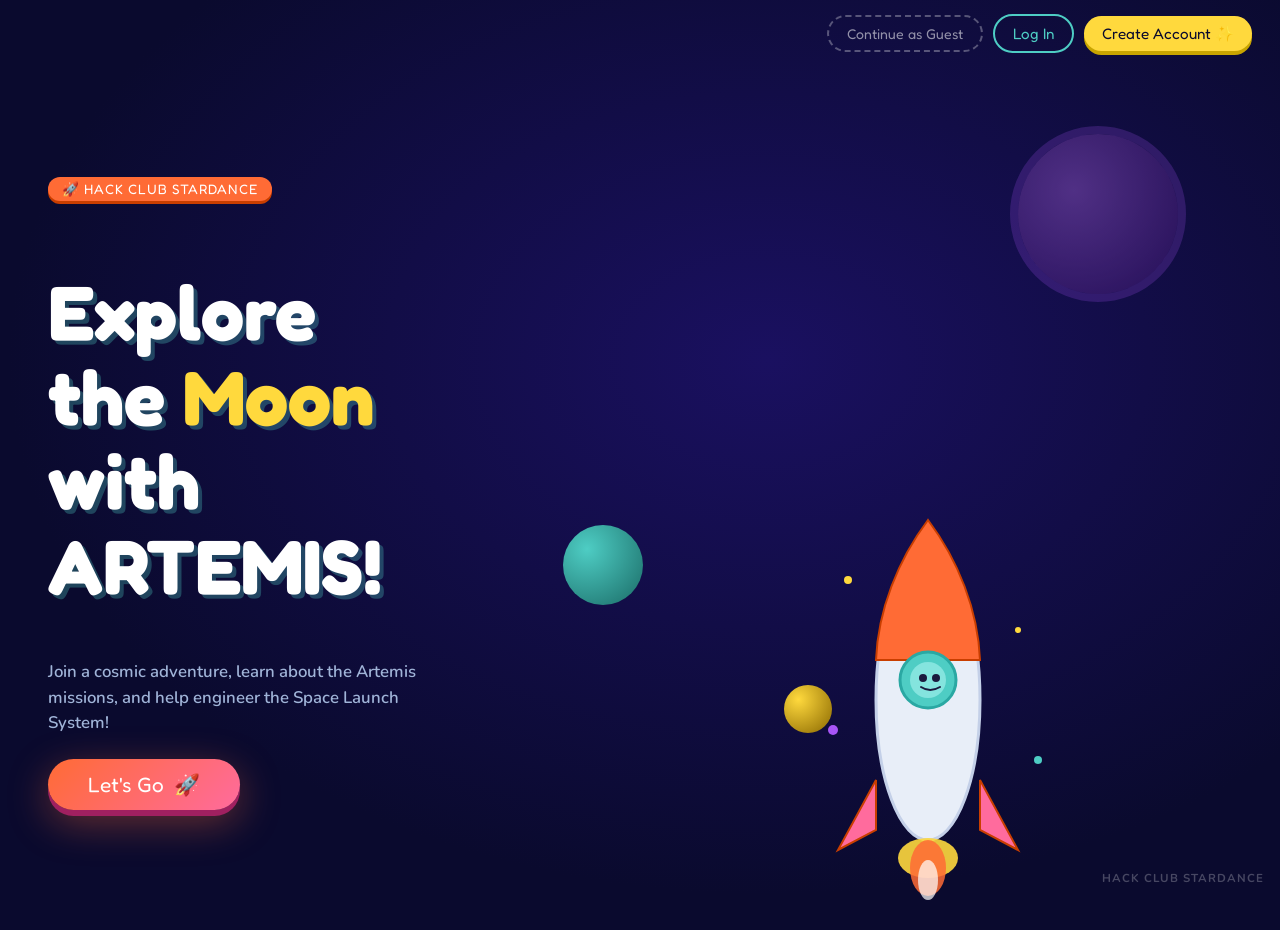
==== commit 659891cd: "Update index.html fixed the name of the javascript properly" ====
--- a/index.html
+++ b/index.html
@@ -4,7 +4,10 @@
     <meta charset="UTF-8" />
     <meta name="viewport" content="width=device-width, initial-scale=1.0" />
     <title>Stardance – Hack Club</title>
-    <link href="https://fonts.googleapis.com/css2?family=Fredoka+One&family=Nunito:wght@400;600;700;800;900&display=swap" rel="stylesheet"/>
+    <link
+      href="https://fonts.googleapis.com/css2?family=Fredoka+One&family=Nunito:wght@400;600;700;800;900&display=swap"
+      rel="stylesheet"
+    />
     <link rel="stylesheet" href="styles.css" />
   </head>
   <body>
@@ -13,9 +16,15 @@
     <!-- ═══════ PAGE 1: HOME ═══════ -->
     <div class="page active" id="page-home">
       <nav class="nav" id="main-nav">
-        <button class="nav-btn guest" onclick="continueAsGuest()">Continue as Guest</button>
-        <button class="nav-btn login" onclick="openModal('login')">Log In</button>
-        <button class="nav-btn signup" onclick="openModal('signup')">Create Account ✨</button>
+        <button class="nav-btn guest" onclick="continueAsGuest()">
+          Continue as Guest
+        </button>
+        <button class="nav-btn login" onclick="openModal('login')">
+          Log In
+        </button>
+        <button class="nav-btn signup" onclick="openModal('signup')">
+          Create Account ✨
+        </button>
       </nav>
 
       <div class="home-content">
@@ -47,23 +56,85 @@
             <div class="rocket-bubble-tail"></div>
           </div>
 
-          <svg class="rocket-svg" viewBox="0 0 300 420" fill="none" xmlns="http://www.w3.org/2000/svg">
-            <ellipse cx="150" cy="220" rx="52" ry="140" fill="#E8EEF8" stroke="#C4D0E8" stroke-width="3"/>
-            <path d="M150 40 C120 80 100 130 98 180 L202 180 C200 130 180 80 150 40Z" fill="#FF6B35" stroke="#c93e00" stroke-width="2"/>
-            <circle cx="150" cy="200" r="28" fill="#4ECDC4" stroke="#2aa8a3" stroke-width="3"/>
-            <circle cx="150" cy="200" r="18" fill="#a8f4f0" opacity="0.6"/>
-            <circle cx="145" cy="198" r="4" fill="#1a1a3e"/>
-            <circle cx="158" cy="198" r="4" fill="#1a1a3e"/>
-            <path d="M143 207 Q152 213 162 207" stroke="#1a1a3e" stroke-width="2" stroke-linecap="round" fill="none"/>
-            <path d="M98 300 L60 370 L98 350Z" fill="#FF6B9D" stroke="#c93e00" stroke-width="2"/>
-            <path d="M202 300 L240 370 L202 350Z" fill="#FF6B9D" stroke="#c93e00" stroke-width="2"/>
-            <ellipse cx="150" cy="378" rx="30" ry="20" fill="#FFD93D" opacity="0.9"/>
-            <ellipse cx="150" cy="388" rx="18" ry="28" fill="#FF6B35" opacity="0.85"/>
-            <ellipse cx="150" cy="400" rx="10" ry="20" fill="white" opacity="0.7"/>
-            <circle cx="70" cy="100" r="4" fill="#FFD93D"/>
-            <circle cx="240" cy="150" r="3" fill="#FFD93D"/>
-            <circle cx="55" cy="250" r="5" fill="#A855F7"/>
-            <circle cx="260" cy="280" r="4" fill="#4ECDC4"/>
+          <svg
+            class="rocket-svg"
+            viewBox="0 0 300 420"
+            fill="none"
+            xmlns="http://www.w3.org/2000/svg"
+          >
+            <ellipse
+              cx="150"
+              cy="220"
+              rx="52"
+              ry="140"
+              fill="#E8EEF8"
+              stroke="#C4D0E8"
+              stroke-width="3"
+            />
+            <path
+              d="M150 40 C120 80 100 130 98 180 L202 180 C200 130 180 80 150 40Z"
+              fill="#FF6B35"
+              stroke="#c93e00"
+              stroke-width="2"
+            />
+            <circle
+              cx="150"
+              cy="200"
+              r="28"
+              fill="#4ECDC4"
+              stroke="#2aa8a3"
+              stroke-width="3"
+            />
+            <circle cx="150" cy="200" r="18" fill="#a8f4f0" opacity="0.6" />
+            <circle cx="145" cy="198" r="4" fill="#1a1a3e" />
+            <circle cx="158" cy="198" r="4" fill="#1a1a3e" />
+            <path
+              d="M143 207 Q152 213 162 207"
+              stroke="#1a1a3e"
+              stroke-width="2"
+              stroke-linecap="round"
+              fill="none"
+            />
+            <path
+              d="M98 300 L60 370 L98 350Z"
+              fill="#FF6B9D"
+              stroke="#c93e00"
+              stroke-width="2"
+            />
+            <path
+              d="M202 300 L240 370 L202 350Z"
+              fill="#FF6B9D"
+              stroke="#c93e00"
+              stroke-width="2"
+            />
+            <ellipse
+              cx="150"
+              cy="378"
+              rx="30"
+              ry="20"
+              fill="#FFD93D"
+              opacity="0.9"
+            />
+            <ellipse
+              cx="150"
+              cy="388"
+              rx="18"
+              ry="28"
+              fill="#FF6B35"
+              opacity="0.85"
+            />
+            <ellipse
+              cx="150"
+              cy="400"
+              rx="10"
+              ry="20"
+              fill="white"
+              opacity="0.7"
+            />
+            <circle cx="70" cy="100" r="4" fill="#FFD93D" />
+            <circle cx="240" cy="150" r="3" fill="#FFD93D" />
+            <circle cx="55" cy="250" r="5" fill="#A855F7" />
+            <circle cx="260" cy="280" r="4" fill="#4ECDC4" />
           </svg>
 
           <!-- Scroll hint arrow -->
@@ -84,40 +155,144 @@
 
       <div class="astro-scene">
         <div class="astronaut-wrap">
-          <svg class="astronaut-svg" viewBox="0 0 180 240" fill="none" xmlns="http://www.w3.org/2000/svg">
-            <rect x="52" y="120" width="76" height="90" rx="22" fill="#E8EEF8" stroke="#C4D0E8" stroke-width="3"/>
-            <circle cx="90" cy="90" r="52" fill="#E8EEF8" stroke="#C4D0E8" stroke-width="3"/>
-            <ellipse cx="90" cy="90" rx="36" ry="38" fill="#4ECDC4" opacity="0.85"/>
-            <ellipse cx="82" cy="82" rx="10" ry="14" fill="rgba(255,255,255,0.25)"/>
-            <circle cx="82" cy="88" r="5" fill="#1a2e5e"/>
-            <circle cx="100" cy="88" r="5" fill="#1a2e5e"/>
-            <path id="astro-mouth" d="M79 100 Q91 108 103 100" stroke="#1a2e5e" stroke-width="2.5" stroke-linecap="round" fill="none"/>
-            <rect x="20" y="128" width="34" height="56" rx="17" fill="#E8EEF8" stroke="#C4D0E8" stroke-width="2.5"/>
-            <rect x="126" y="128" width="34" height="56" rx="17" fill="#E8EEF8" stroke="#C4D0E8" stroke-width="2.5"/>
-            <ellipse cx="37" cy="187" rx="16" ry="11" fill="#FF6B35"/>
-            <ellipse cx="143" cy="187" rx="16" ry="11" fill="#FF6B35"/>
-            <rect x="60" y="200" width="28" height="36" rx="14" fill="#C4D0E8" stroke="#a0aec8" stroke-width="2"/>
-            <rect x="92" y="200" width="28" height="36" rx="14" fill="#C4D0E8" stroke="#a0aec8" stroke-width="2"/>
-            <ellipse cx="74" cy="236" rx="18" ry="10" fill="#1a2e5e"/>
-            <ellipse cx="106" cy="236" rx="18" ry="10" fill="#1a2e5e"/>
-            <rect x="112" y="130" width="26" height="40" rx="8" fill="#a0aec8" stroke="#8090b8" stroke-width="2"/>
-            <circle cx="78" cy="150" r="10" fill="#FF6B35" opacity="0.7"/>
-            <text x="78" y="154" text-anchor="middle" fill="white" font-size="6" font-weight="bold">NASA</text>
+          <svg
+            class="astronaut-svg"
+            viewBox="0 0 180 240"
+            fill="none"
+            xmlns="http://www.w3.org/2000/svg"
+          >
+            <rect
+              x="52"
+              y="120"
+              width="76"
+              height="90"
+              rx="22"
+              fill="#E8EEF8"
+              stroke="#C4D0E8"
+              stroke-width="3"
+            />
+            <circle
+              cx="90"
+              cy="90"
+              r="52"
+              fill="#E8EEF8"
+              stroke="#C4D0E8"
+              stroke-width="3"
+            />
+            <ellipse
+              cx="90"
+              cy="90"
+              rx="36"
+              ry="38"
+              fill="#4ECDC4"
+              opacity="0.85"
+            />
+            <ellipse
+              cx="82"
+              cy="82"
+              rx="10"
+              ry="14"
+              fill="rgba(255,255,255,0.25)"
+            />
+            <circle cx="82" cy="88" r="5" fill="#1a2e5e" />
+            <circle cx="100" cy="88" r="5" fill="#1a2e5e" />
+            <path
+              id="astro-mouth"
+              d="M79 100 Q91 108 103 100"
+              stroke="#1a2e5e"
+              stroke-width="2.5"
+              stroke-linecap="round"
+              fill="none"
+            />
+            <rect
+              x="20"
+              y="128"
+              width="34"
+              height="56"
+              rx="17"
+              fill="#E8EEF8"
+              stroke="#C4D0E8"
+              stroke-width="2.5"
+            />
+            <rect
+              x="126"
+              y="128"
+              width="34"
+              height="56"
+              rx="17"
+              fill="#E8EEF8"
+              stroke="#C4D0E8"
+              stroke-width="2.5"
+            />
+            <ellipse cx="37" cy="187" rx="16" ry="11" fill="#FF6B35" />
+            <ellipse cx="143" cy="187" rx="16" ry="11" fill="#FF6B35" />
+            <rect
+              x="60"
+              y="200"
+              width="28"
+              height="36"
+              rx="14"
+              fill="#C4D0E8"
+              stroke="#a0aec8"
+              stroke-width="2"
+            />
+            <rect
+              x="92"
+              y="200"
+              width="28"
+              height="36"
+              rx="14"
+              fill="#C4D0E8"
+              stroke="#a0aec8"
+              stroke-width="2"
+            />
+            <ellipse cx="74" cy="236" rx="18" ry="10" fill="#1a2e5e" />
+            <ellipse cx="106" cy="236" rx="18" ry="10" fill="#1a2e5e" />
+            <rect
+              x="112"
+              y="130"
+              width="26"
+              height="40"
+              rx="8"
+              fill="#a0aec8"
+              stroke="#8090b8"
+              stroke-width="2"
+            />
+            <circle cx="78" cy="150" r="10" fill="#FF6B35" opacity="0.7" />
+            <text
+              x="78"
+              y="154"
+              text-anchor="middle"
+              fill="white"
+              font-size="6"
+              font-weight="bold"
+            >
+              NASA
+            </text>
           </svg>
 
           <div class="sound-wave" id="sound-wave">
-            <div class="wave-bar"></div><div class="wave-bar"></div>
-            <div class="wave-bar"></div><div class="wave-bar"></div>
-            <div class="wave-bar"></div><div class="wave-bar"></div>
+            <div class="wave-bar"></div>
+            <div class="wave-bar"></div>
+            <div class="wave-bar"></div>
+            <div class="wave-bar"></div>
+            <div class="wave-bar"></div>
+            <div class="wave-bar"></div>
             <div class="wave-bar"></div>
           </div>
 
           <div class="voice-controls">
-            <button class="voice-btn" id="voice-toggle-btn" onclick="toggleSpeech()">🔊 Listen</button>
+            <button
+              class="voice-btn"
+              id="voice-toggle-btn"
+              onclick="toggleSpeech()"
+            >
+              🔊 Listen
+            </button>
             <button class="replay-btn" onclick="replayVoice()">↺ Replay</button>
           </div>
 
-          <div style="margin-top:10px;display:flex;gap:6px">
+          <div style="margin-top: 10px; display: flex; gap: 6px">
             <div id="dot0" class="bubble-dot active"></div>
             <div id="dot1" class="bubble-dot"></div>
             <div id="dot2" class="bubble-dot"></div>
@@ -137,8 +312,17 @@
       </div>
 
       <div class="swipe-area">
-        <button class="swipe-btn-prev" id="prev-btn" onclick="prevSlide()" style="display:none">← Back</button>
-        <button class="swipe-btn" id="next-btn" onclick="nextSlide()">Continue &nbsp;→</button>
+        <button
+          class="swipe-btn-prev"
+          id="prev-btn"
+          onclick="prevSlide()"
+          style="display: none"
+        >
+          ← Back
+        </button>
+        <button class="swipe-btn" id="next-btn" onclick="nextSlide()">
+          Continue &nbsp;→
+        </button>
       </div>
     </div>
 
@@ -155,35 +339,158 @@
         <div class="crater2"></div>
 
         <div class="mission-astro-wrap">
-          <svg class="mission-astronaut-svg" viewBox="0 0 200 280" fill="none" xmlns="http://www.w3.org/2000/svg">
-            <rect x="60" y="130" width="80" height="96" rx="22" fill="#E8EEF8" stroke="#C4D0E8" stroke-width="3"/>
-            <circle cx="100" cy="96" r="54" fill="#E8EEF8" stroke="#C4D0E8" stroke-width="3"/>
-            <ellipse cx="100" cy="96" rx="38" ry="40" fill="#FFD93D" opacity="0.85"/>
-            <ellipse cx="90" cy="87" rx="11" ry="14" fill="rgba(255,255,255,0.3)"/>
-            <circle cx="88" cy="93" r="5.5" fill="#1a2e5e"/>
-            <circle cx="112" cy="93" r="5.5" fill="#1a2e5e"/>
-            <path d="M83 108 Q101 120 119 108" stroke="#1a2e5e" stroke-width="3" stroke-linecap="round" fill="none"/>
-            <path d="M140 145 Q170 130 195 110" stroke="#E8EEF8" stroke-width="22" stroke-linecap="round"/>
-            <ellipse cx="196" cy="109" rx="14" ry="10" fill="#FF6B35"/>
-            <rect x="24" y="138" width="38" height="52" rx="19" fill="#E8EEF8" stroke="#C4D0E8" stroke-width="2.5"/>
-            <ellipse cx="43" cy="193" rx="16" ry="10" fill="#FF6B35"/>
-            <rect x="62" y="216" width="30" height="46" rx="14" fill="#C4D0E8" stroke="#a0aec8" stroke-width="2" transform="rotate(-12 62 216)"/>
-            <rect x="98" y="212" width="30" height="46" rx="14" fill="#C4D0E8" stroke="#a0aec8" stroke-width="2" transform="rotate(8 98 212)"/>
-            <ellipse cx="72" cy="265" rx="20" ry="11" fill="#1a2e5e" transform="rotate(-12 72 265)"/>
-            <ellipse cx="115" cy="260" rx="20" ry="11" fill="#1a2e5e" transform="rotate(8 115 260)"/>
-            <rect x="128" y="138" width="28" height="44" rx="8" fill="#a0aec8" stroke="#8090b8" stroke-width="2"/>
-            <line x1="156" y1="135" x2="156" y2="110" stroke="#a0aec8" stroke-width="2"/>
-            <rect x="156" y="107" width="22" height="14" rx="2" fill="#FF6B35"/>
+          <svg
+            class="mission-astronaut-svg"
+            viewBox="0 0 200 280"
+            fill="none"
+            xmlns="http://www.w3.org/2000/svg"
+          >
+            <rect
+              x="60"
+              y="130"
+              width="80"
+              height="96"
+              rx="22"
+              fill="#E8EEF8"
+              stroke="#C4D0E8"
+              stroke-width="3"
+            />
+            <circle
+              cx="100"
+              cy="96"
+              r="54"
+              fill="#E8EEF8"
+              stroke="#C4D0E8"
+              stroke-width="3"
+            />
+            <ellipse
+              cx="100"
+              cy="96"
+              rx="38"
+              ry="40"
+              fill="#FFD93D"
+              opacity="0.85"
+            />
+            <ellipse
+              cx="90"
+              cy="87"
+              rx="11"
+              ry="14"
+              fill="rgba(255,255,255,0.3)"
+            />
+            <circle cx="88" cy="93" r="5.5" fill="#1a2e5e" />
+            <circle cx="112" cy="93" r="5.5" fill="#1a2e5e" />
+            <path
+              d="M83 108 Q101 120 119 108"
+              stroke="#1a2e5e"
+              stroke-width="3"
+              stroke-linecap="round"
+              fill="none"
+            />
+            <path
+              d="M140 145 Q170 130 195 110"
+              stroke="#E8EEF8"
+              stroke-width="22"
+              stroke-linecap="round"
+            />
+            <ellipse cx="196" cy="109" rx="14" ry="10" fill="#FF6B35" />
+            <rect
+              x="24"
+              y="138"
+              width="38"
+              height="52"
+              rx="19"
+              fill="#E8EEF8"
+              stroke="#C4D0E8"
+              stroke-width="2.5"
+            />
+            <ellipse cx="43" cy="193" rx="16" ry="10" fill="#FF6B35" />
+            <rect
+              x="62"
+              y="216"
+              width="30"
+              height="46"
+              rx="14"
+              fill="#C4D0E8"
+              stroke="#a0aec8"
+              stroke-width="2"
+              transform="rotate(-12 62 216)"
+            />
+            <rect
+              x="98"
+              y="212"
+              width="30"
+              height="46"
+              rx="14"
+              fill="#C4D0E8"
+              stroke="#a0aec8"
+              stroke-width="2"
+              transform="rotate(8 98 212)"
+            />
+            <ellipse
+              cx="72"
+              cy="265"
+              rx="20"
+              ry="11"
+              fill="#1a2e5e"
+              transform="rotate(-12 72 265)"
+            />
+            <ellipse
+              cx="115"
+              cy="260"
+              rx="20"
+              ry="11"
+              fill="#1a2e5e"
+              transform="rotate(8 115 260)"
+            />
+            <rect
+              x="128"
+              y="138"
+              width="28"
+              height="44"
+              rx="8"
+              fill="#a0aec8"
+              stroke="#8090b8"
+              stroke-width="2"
+            />
+            <line
+              x1="156"
+              y1="135"
+              x2="156"
+              y2="110"
+              stroke="#a0aec8"
+              stroke-width="2"
+            />
+            <rect
+              x="156"
+              y="107"
+              width="22"
+              height="14"
+              rx="2"
+              fill="#FF6B35"
+            />
           </svg>
           <div class="astro-shadow"></div>
         </div>
 
         <div class="sls-panel">
           <div class="sls-label">Ready to build a rocket?</div>
-          <button class="sls-btn" onclick="alert('🚀 SLS Engineering module coming soon! In Shaa Allah!')">
+          <button
+            class="sls-btn"
+            onclick="alert('🚀 SLS Engineering module coming soon! In Shaa Allah!')"
+          >
             🛸 Let's Engineer the SLS
           </button>
-          <div style="font-size:0.8rem;color:rgba(255,255,255,0.3);margin-top:8px;text-align:right">Space Launch System</div>
+          <div
+            style="
+              font-size: 0.8rem;
+              color: rgba(255, 255, 255, 0.3);
+              margin-top: 8px;
+              text-align: right;
+            "
+          >
+            Space Launch System
+          </div>
         </div>
 
         <div class="ground-strip"></div>
@@ -198,11 +505,26 @@
         <button class="modal-close" onclick="closeModal()">✕</button>
         <div class="modal-title" id="modal-title">👾 Log In</div>
 
-        <div id="modal-name-wrap" style="display:none">
-          <input class="modal-input" type="text" placeholder="Your Name 🌟" id="modal-name"/>
-        </div>
-        <input class="modal-input" type="email" placeholder="Email" id="modal-user"/>
-        <input class="modal-input" type="password" placeholder="Password 🔐" id="modal-pass"/>
+        <div id="modal-name-wrap" style="display: none">
+          <input
+            class="modal-input"
+            type="text"
+            placeholder="Your Name 🌟"
+            id="modal-name"
+          />
+        </div>
+        <input
+          class="modal-input"
+          type="email"
+          placeholder="Email"
+          id="modal-user"
+        />
+        <input
+          class="modal-input"
+          type="password"
+          placeholder="Password 🔐"
+          id="modal-pass"
+        />
 
         <div class="modal-error" id="modal-error"></div>
 
@@ -212,12 +534,13 @@
           Don't have an account? <a onclick="switchModal('signup')">Sign Up</a>
         </div>
         <div class="modal-guest-link">
-          Or <a onclick="continueAsGuest()">continue as guest</a> — no account needed
+          Or <a onclick="continueAsGuest()">continue as guest</a> — no account
+          needed
         </div>
       </div>
     </div>
 
     <div class="hackclub-ribbon">HACK CLUB STARDANCE</div>
-    <script src="stardance.js"></script>
+    <script src="script.js"></script>
   </body>
 </html>
--- a/styles.css
+++ b/styles.css
@@ -2,382 +2,302 @@
    STARDANCE – Hack Club  |  stardance.css
 ═══════════════════════════════════════════ */
 
-/* ───────── VARIABLES ───────── */
 :root {
-  --space-dark:    #0a0a2e;
-  --space-mid:     #0d1b4b;
-  --star-yellow:   #FFD93D;
-  --rocket-orange: #FF6B35;
-  --planet-teal:   #4ECDC4;
-  --planet-pink:   #FF6B9D;
-  --nebula-purple: #A855F7;
-  --white:         #FFFFFF;
-}
-
-/* ───────── RESET ───────── */
-html, body {
-  width: 100%; height: 100%;
-  font-family: 'Nunito', sans-serif;
+  --space-dark: #0a0a2e;
+  --space-mid: #0d1b4b;
+  --star-yellow: #ffd93d;
+  --rocket-orange: #ff6b35;
+  --planet-teal: #4ecdc4;
+  --planet-pink: #ff6b9d;
+  --nebula-purple: #a855f7;
+  --white: #ffffff;
+}
+
+html,
+body {
+  width: 100%;
+  height: 100%;
+  font-family: "Nunito", sans-serif;
   overflow-y: auto;
   overflow-x: hidden;
   background: var(--space-dark);
 }
 
-/* ───────── STARS CANVAS ───────── */
-#stars-canvas { position: fixed; inset: 0; z-index: 0; pointer-events: none; }
-
-/* ───────── PAGE SYSTEM ───────── */
+#stars-canvas {
+  position: fixed;
+  inset: 0;
+  z-index: 0;
+  pointer-events: none;
+}
+
 .page {
-  position: absolute; inset: 0;
+  position: absolute;
+  inset: 0;
   min-height: 100vh;
-  display: flex; flex-direction: column;
-  opacity: 0; pointer-events: none;
+  display: flex;
+  flex-direction: column;
+  opacity: 0;
+  pointer-events: none;
   transition: opacity 0.6s ease, transform 0.6s ease;
-  transform: translateY(30px); z-index: 1;
-}
-.page.active  { opacity: 1; pointer-events: all; transform: translateY(0); }
-.page.exit-up { opacity: 0; transform: translateY(-40px); }
-
-/* ───────── SHARED ───────── */
-.planet { position: absolute; border-radius: 50%; pointer-events: none; }
+  transform: translateY(30px);
+  z-index: 1;
+}
+.page.active {
+  opacity: 1;
+  pointer-events: all;
+  transform: translateY(0);
+}
+.page.exit-up {
+  opacity: 0;
+  transform: translateY(-40px);
+}
+
+.planet {
+  position: absolute;
+  border-radius: 50%;
+  pointer-events: none;
+}
 
 /* ═══════════════════════════════════════════
    PAGE 1 – HOME
 ═══════════════════════════════════════════ */
-#page-home { background: radial-gradient(ellipse at 60% 40%, #1a1060 0%, #0a0a2e 70%); }
+#page-home {
+  background: radial-gradient(ellipse at 60% 40%, #1a1060 0%, #0a0a2e 70%);
+}
 
 /* NAV */
 .nav {
-  display: flex; justify-content: flex-end; align-items: center;
-  gap: 10px; padding: 14px 28px; z-index: 10; position: relative;
+  display: flex;
+  justify-content: flex-end;
+  align-items: center;
+  gap: 10px;
+  padding: 14px 28px;
+  z-index: 10;
+  position: relative;
 }
 .nav-btn {
-  font-family: 'Fredoka One', cursive;
-  font-size: 0.95rem; border: none; cursor: pointer;
-  padding: 8px 18px; border-radius: 50px;
+  font-family: "Fredoka One", cursive;
+  font-size: 0.95rem;
+  border: none;
+  cursor: pointer;
+  padding: 8px 18px;
+  border-radius: 50px;
   transition: transform 0.15s, box-shadow 0.15s;
 }
-.nav-btn:hover { transform: scale(1.07); }
+.nav-btn:hover {
+  transform: scale(1.07);
+}
+.nav-btn.guest {
+  background: transparent;
+  border: 2px dashed rgba(255, 255, 255, 0.3);
+  color: rgba(255, 255, 255, 0.55);
+  font-size: 0.88rem;
+}
+.nav-btn.guest:hover {
+  border-color: rgba(255, 255, 255, 0.6);
+  color: rgba(255, 255, 255, 0.85);
+}
 .nav-btn.login {
   background: transparent;
   border: 2.5px solid var(--planet-teal);
   color: var(--planet-teal);
 }
 .nav-btn.signup {
-  background: var(--star-yellow); color: var(--space-dark);
+  background: var(--star-yellow);
+  color: var(--space-dark);
   box-shadow: 0 4px 0 #c9a500;
 }
-.nav-btn.signup:hover { box-shadow: 0 2px 0 #c9a500; transform: scale(1.07) translateY(2px); }
-
-/* User chip (shown when logged in) */
+.nav-btn.signup:hover {
+  box-shadow: 0 2px 0 #c9a500;
+  transform: scale(1.07) translateY(2px);
+}
+
+/* User / Guest chips */
 .user-chip {
-  display: flex; align-items: center; gap: 8px;
-  background: rgba(255,255,255,0.07);
-  border: 2px solid rgba(78,205,196,0.35);
-  border-radius: 50px; padding: 5px 12px 5px 6px;
+  display: flex;
+  align-items: center;
+  gap: 8px;
+  background: rgba(255, 255, 255, 0.07);
+  border: 2px solid rgba(78, 205, 196, 0.35);
+  border-radius: 50px;
+  padding: 5px 12px 5px 6px;
   animation: fadeIn 0.4s ease;
 }
 .user-avatar {
-  width: 30px; height: 30px; border-radius: 50%;
+  width: 30px;
+  height: 30px;
+  border-radius: 50%;
   background: linear-gradient(135deg, var(--planet-teal), var(--nebula-purple));
-  display: flex; align-items: center; justify-content: center;
-  font-family: 'Fredoka One', cursive; font-size: 0.95rem; color: white;
+  display: flex;
+  align-items: center;
+  justify-content: center;
+  font-family: "Fredoka One", cursive;
+  font-size: 0.95rem;
+  color: white;
 }
 .user-name {
-  font-family: 'Fredoka One', cursive;
-  font-size: 0.95rem; color: var(--star-yellow);
+  font-family: "Fredoka One", cursive;
+  font-size: 0.95rem;
+  color: var(--star-yellow);
 }
 .logout-btn {
-  font-family: 'Fredoka One', cursive; font-size: 0.8rem;
-  background: transparent; border: 1.5px solid rgba(255,107,157,0.5);
-  color: var(--planet-pink); padding: 4px 12px; border-radius: 50px;
-  cursor: pointer; transition: all 0.15s;
-}
-.logout-btn:hover { background: rgba(255,107,157,0.15); border-color: var(--planet-pink); }
+  font-family: "Fredoka One", cursive;
+  font-size: 0.8rem;
+  background: transparent;
+  border: 1.5px solid rgba(255, 107, 157, 0.5);
+  color: var(--planet-pink);
+  padding: 4px 12px;
+  border-radius: 50px;
+  cursor: pointer;
+  transition: all 0.15s;
+}
+.logout-btn:hover {
+  background: rgba(255, 107, 157, 0.15);
+  border-color: var(--planet-pink);
+}
+
+.guest-chip {
+  display: flex;
+  align-items: center;
+  gap: 8px;
+  background: rgba(255, 255, 255, 0.05);
+  border: 2px dashed rgba(255, 255, 255, 0.25);
+  border-radius: 50px;
+  padding: 5px 14px 5px 10px;
+  animation: fadeIn 0.4s ease;
+}
+.guest-icon {
+  width: 30px;
+  height: 30px;
+  border-radius: 50%;
+  background: rgba(255, 255, 255, 0.1);
+  display: flex;
+  align-items: center;
+  justify-content: center;
+  font-size: 1rem;
+}
+.guest-label {
+  font-family: "Fredoka One", cursive;
+  font-size: 0.9rem;
+  color: rgba(255, 255, 255, 0.6);
+}
+.join-btn {
+  font-family: "Fredoka One", cursive;
+  font-size: 0.8rem;
+  background: var(--star-yellow);
+  color: var(--space-dark);
+  border: none;
+  padding: 5px 13px;
+  border-radius: 50px;
+  cursor: pointer;
+  transition: all 0.15s;
+  box-shadow: 0 2px 0 #c9a500;
+}
+.join-btn:hover {
+  transform: scale(1.05);
+}
 
 /* HOME CONTENT */
 .home-content {
-  flex: 1; display: flex; align-items: center;
-  padding: 20px 48px 0; position: relative; overflow: visible;
-}
-.home-text { z-index: 5; max-width: 500px; }
+  flex: 1;
+  display: flex;
+  align-items: center;
+  padding: 20px 48px 0;
+  position: relative;
+  overflow: visible;
+}
+.home-text {
+  z-index: 5;
+  max-width: 500px;
+}
 .hackclub-badge {
-  display: inline-block; background: var(--rocket-orange); color: white;
-  font-family: 'Fredoka One', cursive; font-size: 0.85rem;
-  padding: 4px 14px; border-radius: 50px; margin-bottom: 10px;
-  box-shadow: 0 3px 0 #c93e00; letter-spacing: 1px;
+  display: inline-block;
+  background: var(--rocket-orange);
+  color: white;
+  font-family: "Fredoka One", cursive;
+  font-size: 0.85rem;
+  padding: 4px 14px;
+  border-radius: 50px;
+  margin-bottom: 10px;
+  box-shadow: 0 3px 0 #c93e00;
+  letter-spacing: 1px;
 }
 .home-title {
-  font-family: 'Fredoka One', cursive;
+  font-family: "Fredoka One", cursive;
   font-size: clamp(2.6rem, 6vw, 4.8rem);
-  color: var(--white); line-height: 1.1;
+  color: var(--white);
+  line-height: 1.1;
   padding-top: 0.1em;
-  text-shadow: 4px 4px 0px rgba(78,205,196,0.3);
+  text-shadow: 4px 4px 0px rgba(78, 205, 196, 0.3);
 }
 .home-title span {
-  color: var(--star-yellow); display: inline-block;
+  color: var(--star-yellow);
+  display: inline-block;
   animation: float 3s ease-in-out infinite;
 }
 .home-subtitle {
-  font-size: 1.05rem; color: #a0b4d8;
-  margin: 10px 0 24px; font-weight: 600;
-  line-height: 1.5; max-width: 380px;
+  font-size: 1.05rem;
+  color: #a0b4d8;
+  margin: 10px 0 24px;
+  font-weight: 600;
+  line-height: 1.5;
+  max-width: 380px;
 }
 .letsgo-btn {
-  font-family: 'Fredoka One', cursive; font-size: 1.3rem;
+  font-family: "Fredoka One", cursive;
+  font-size: 1.3rem;
   background: linear-gradient(135deg, var(--rocket-orange), var(--planet-pink));
-  color: white; border: none; cursor: pointer;
-  padding: 13px 40px; border-radius: 60px;
-  box-shadow: 0 6px 0 #a02060, 0 12px 40px rgba(255,107,53,0.4);
+  color: white;
+  border: none;
+  cursor: pointer;
+  padding: 13px 40px;
+  border-radius: 60px;
+  box-shadow: 0 6px 0 #a02060, 0 12px 40px rgba(255, 107, 53, 0.4);
   transition: transform 0.15s, box-shadow 0.15s;
-  display: inline-flex; align-items: center; gap: 8px;
-  position: relative; overflow: hidden;
+  display: inline-flex;
+  align-items: center;
+  gap: 8px;
+  position: relative;
+  overflow: hidden;
 }
 .letsgo-btn::after {
-  content: ''; position: absolute; inset: 0;
-  background: white; opacity: 0; transition: opacity 0.2s; border-radius: inherit;
-}
-.letsgo-btn:hover::after { opacity: 0.08; }
-.letsgo-btn:hover { transform: scale(1.05) translateY(-2px); box-shadow: 0 8px 0 #a02060, 0 20px 50px rgba(255,107,53,0.5); }
-.letsgo-btn:active { transform: scale(1.02) translateY(2px); box-shadow: 0 4px 0 #a02060; }
-
-.home-illustration {
-  position: absolute; right: 0; bottom: 0;
-  width: 55%; height: 100%;
-  display: flex; align-items: flex-end; justify-content: center;
-}
-.rocket-svg { width: 300px; animation: rocketFloat 4s ease-in-out infinite; }
-
-.p1 { width: 160px; height: 160px; background: radial-gradient(circle at 35% 35%, #6b3fa0, #2d1060); top: 8%; right: 8%; opacity: 0.7; }
-.p1::after { content: ''; position: absolute; inset: -8px; border-radius: 50%; border: 8px solid rgba(168,85,247,0.3); }
-.p2 { width: 80px; height: 80px; background: radial-gradient(circle at 30% 30%, #4ECDC4, #1a6b66); top: 55%; left: 44%; }
-.p3 { width: 48px; height: 48px; background: radial-gradient(circle at 30% 30%, var(--star-yellow), #8a6800); bottom: 20%; right: 35%; }
-
-/* ═══════════════════════════════════════════
-   PAGE 2 – ASTRONAUT SPEAKS
-═══════════════════════════════════════════ */
-#page-astro { background: radial-gradient(ellipse at 50% 60%, #0e1a4e 0%, #060618 80%); }
-
-.astro-scene {
-  flex: 1; display: flex; align-items: center; justify-content: center;
-  padding: 12px 32px; gap: 32px; position: relative; overflow: hidden;
-}
-.astronaut-wrap {
-  flex-shrink: 0; position: relative;
-  display: flex; flex-direction: column; align-items: center;
-}
-.astronaut-svg {
-  width: 170px;
-  animation: astroFloat 3.5s ease-in-out infinite;
-  filter: drop-shadow(0 10px 30px rgba(78,205,196,0.3));
-  transition: filter 0.3s;
-}
-.astronaut-svg.talking {
-  filter: drop-shadow(0 10px 30px rgba(78,205,196,0.3))
-          drop-shadow(0 0 18px rgba(78,205,196,0.7));
-  animation: astroFloat 3.5s ease-in-out infinite, talkBounce 0.4s ease-in-out infinite;
-}
-
-/* Voice control bar */
-.voice-controls {
-  display: flex; align-items: center; gap: 8px; margin-top: 8px;
-}
-.voice-btn {
-  font-family: 'Fredoka One', cursive; font-size: 0.8rem;
-  border: 2px solid rgba(78,205,196,0.5); background: transparent;
-  color: var(--planet-teal); padding: 5px 13px; border-radius: 50px;
-  cursor: pointer; transition: all 0.2s;
-}
-.voice-btn:hover, .voice-btn.speaking {
-  background: rgba(78,205,196,0.15); border-color: var(--planet-teal);
-}
-.voice-btn.speaking { animation: voicePulse 1s ease-in-out infinite; }
-.replay-btn {
-  font-family: 'Fredoka One', cursive; font-size: 0.8rem;
-  border: 2px solid rgba(255,255,255,0.2); background: transparent;
-  color: rgba(255,255,255,0.5); padding: 5px 12px; border-radius: 50px;
-  cursor: pointer; transition: all 0.2s;
-}
-.replay-btn:hover { border-color: rgba(255,255,255,0.5); color: white; }
-
-/* Sound wave bars */
-.sound-wave {
-  display: flex; align-items: center; gap: 3px; height: 20px;
-  margin-top: 6px; opacity: 0; transition: opacity 0.3s;
-}
-.sound-wave.active { opacity: 1; }
-.wave-bar {
-  width: 4px; border-radius: 2px;
-  background: var(--planet-teal);
-  animation: waveAnim 0.8s ease-in-out infinite;
-}
-/* ═══════════════════════════════════════════
-   STARDANCE – Hack Club  |  stardance.css
-═══════════════════════════════════════════ */
-
-:root {
-  --space-dark:    #0a0a2e;
-  --space-mid:     #0d1b4b;
-  --star-yellow:   #FFD93D;
-  --rocket-orange: #FF6B35;
-  --planet-teal:   #4ECDC4;
-  --planet-pink:   #FF6B9D;
-  --nebula-purple: #A855F7;
-  --white:         #FFFFFF;
-}
-
-html, body {
-  width: 100%; height: 100%;
-  font-family: 'Nunito', sans-serif;
-  overflow-y: auto; overflow-x: hidden;
-  background: var(--space-dark);
-}
-
-#stars-canvas { position: fixed; inset: 0; z-index: 0; pointer-events: none; }
-
-.page {
-  position: absolute; inset: 0;
-  min-height: 100vh;
-  display: flex; flex-direction: column;
-  opacity: 0; pointer-events: none;
-  transition: opacity 0.6s ease, transform 0.6s ease;
-  transform: translateY(30px); z-index: 1;
-}
-.page.active  { opacity: 1; pointer-events: all; transform: translateY(0); }
-.page.exit-up { opacity: 0; transform: translateY(-40px); }
-
-.planet { position: absolute; border-radius: 50%; pointer-events: none; }
-
-/* ═══════════════════════════════════════════
-   PAGE 1 – HOME
-═══════════════════════════════════════════ */
-#page-home { background: radial-gradient(ellipse at 60% 40%, #1a1060 0%, #0a0a2e 70%); }
-
-/* NAV */
-.nav {
-  display: flex; justify-content: flex-end; align-items: center;
-  gap: 10px; padding: 14px 28px; z-index: 10; position: relative;
-}
-.nav-btn {
-  font-family: 'Fredoka One', cursive;
-  font-size: 0.95rem; border: none; cursor: pointer;
-  padding: 8px 18px; border-radius: 50px;
-  transition: transform 0.15s, box-shadow 0.15s;
-}
-.nav-btn:hover { transform: scale(1.07); }
-.nav-btn.guest {
-  background: transparent;
-  border: 2px dashed rgba(255,255,255,0.3);
-  color: rgba(255,255,255,0.55); font-size: 0.88rem;
-}
-.nav-btn.guest:hover { border-color: rgba(255,255,255,0.6); color: rgba(255,255,255,0.85); }
-.nav-btn.login {
-  background: transparent;
-  border: 2.5px solid var(--planet-teal);
-  color: var(--planet-teal);
-}
-.nav-btn.signup {
-  background: var(--star-yellow); color: var(--space-dark);
-  box-shadow: 0 4px 0 #c9a500;
-}
-.nav-btn.signup:hover { box-shadow: 0 2px 0 #c9a500; transform: scale(1.07) translateY(2px); }
-
-/* User / Guest chips */
-.user-chip {
-  display: flex; align-items: center; gap: 8px;
-  background: rgba(255,255,255,0.07);
-  border: 2px solid rgba(78,205,196,0.35);
-  border-radius: 50px; padding: 5px 12px 5px 6px;
-  animation: fadeIn 0.4s ease;
-}
-.user-avatar {
-  width: 30px; height: 30px; border-radius: 50%;
-  background: linear-gradient(135deg, var(--planet-teal), var(--nebula-purple));
-  display: flex; align-items: center; justify-content: center;
-  font-family: 'Fredoka One', cursive; font-size: 0.95rem; color: white;
-}
-.user-name { font-family: 'Fredoka One', cursive; font-size: 0.95rem; color: var(--star-yellow); }
-.logout-btn {
-  font-family: 'Fredoka One', cursive; font-size: 0.8rem;
-  background: transparent; border: 1.5px solid rgba(255,107,157,0.5);
-  color: var(--planet-pink); padding: 4px 12px; border-radius: 50px;
-  cursor: pointer; transition: all 0.15s;
-}
-.logout-btn:hover { background: rgba(255,107,157,0.15); border-color: var(--planet-pink); }
-
-.guest-chip {
-  display: flex; align-items: center; gap: 8px;
-  background: rgba(255,255,255,0.05);
-  border: 2px dashed rgba(255,255,255,0.25);
-  border-radius: 50px; padding: 5px 14px 5px 10px;
-  animation: fadeIn 0.4s ease;
-}
-.guest-icon {
-  width: 30px; height: 30px; border-radius: 50%;
-  background: rgba(255,255,255,0.1);
-  display: flex; align-items: center; justify-content: center; font-size: 1rem;
-}
-.guest-label { font-family: 'Fredoka One', cursive; font-size: 0.9rem; color: rgba(255,255,255,0.6); }
-.join-btn {
-  font-family: 'Fredoka One', cursive; font-size: 0.8rem;
-  background: var(--star-yellow); color: var(--space-dark);
-  border: none; padding: 5px 13px; border-radius: 50px;
-  cursor: pointer; transition: all 0.15s; box-shadow: 0 2px 0 #c9a500;
-}
-.join-btn:hover { transform: scale(1.05); }
-
-/* HOME CONTENT */
-.home-content {
-  flex: 1; display: flex; align-items: center;
-  padding: 20px 48px 0; position: relative; overflow: visible;
-}
-.home-text { z-index: 5; max-width: 500px; }
-.hackclub-badge {
-  display: inline-block; background: var(--rocket-orange); color: white;
-  font-family: 'Fredoka One', cursive; font-size: 0.85rem;
-  padding: 4px 14px; border-radius: 50px; margin-bottom: 10px;
-  box-shadow: 0 3px 0 #c93e00; letter-spacing: 1px;
-}
-.home-title {
-  font-family: 'Fredoka One', cursive;
-  font-size: clamp(2.6rem, 6vw, 4.8rem);
-  color: var(--white); line-height: 1.1; padding-top: 0.1em;
-  text-shadow: 4px 4px 0px rgba(78,205,196,0.3);
-}
-.home-title span {
-  color: var(--star-yellow); display: inline-block;
-  animation: float 3s ease-in-out infinite;
-}
-.home-subtitle {
-  font-size: 1.05rem; color: #a0b4d8;
-  margin: 10px 0 24px; font-weight: 600;
-  line-height: 1.5; max-width: 380px;
-}
-.letsgo-btn {
-  font-family: 'Fredoka One', cursive; font-size: 1.3rem;
-  background: linear-gradient(135deg, var(--rocket-orange), var(--planet-pink));
-  color: white; border: none; cursor: pointer;
-  padding: 13px 40px; border-radius: 60px;
-  box-shadow: 0 6px 0 #a02060, 0 12px 40px rgba(255,107,53,0.4);
-  transition: transform 0.15s, box-shadow 0.15s;
-  display: inline-flex; align-items: center; gap: 8px;
-  position: relative; overflow: hidden;
-}
-.letsgo-btn::after {
-  content: ''; position: absolute; inset: 0;
-  background: white; opacity: 0; transition: opacity 0.2s; border-radius: inherit;
-}
-.letsgo-btn:hover::after { opacity: 0.08; }
-.letsgo-btn:hover { transform: scale(1.05) translateY(-2px); box-shadow: 0 8px 0 #a02060, 0 20px 50px rgba(255,107,53,0.5); }
-.letsgo-btn:active { transform: scale(1.02) translateY(2px); box-shadow: 0 4px 0 #a02060; }
+  content: "";
+  position: absolute;
+  inset: 0;
+  background: white;
+  opacity: 0;
+  transition: opacity 0.2s;
+  border-radius: inherit;
+}
+.letsgo-btn:hover::after {
+  opacity: 0.08;
+}
+.letsgo-btn:hover {
+  transform: scale(1.05) translateY(-2px);
+  box-shadow: 0 8px 0 #a02060, 0 20px 50px rgba(255, 107, 53, 0.5);
+}
+.letsgo-btn:active {
+  transform: scale(1.02) translateY(2px);
+  box-shadow: 0 4px 0 #a02060;
+}
 
 /* ILLUSTRATION WRAPPER */
 .home-illustration {
-  position: absolute; right: 0; bottom: 0;
-  width: 55%; height: 100%;
-  display: flex; align-items: flex-end; justify-content: center;
-}
-.rocket-svg { width: 300px; animation: rocketFloat 4s ease-in-out infinite; position: relative; z-index: 2; }
+  position: absolute;
+  right: 0;
+  bottom: 0;
+  width: 55%;
+  height: 100%;
+  display: flex;
+  align-items: flex-end;
+  justify-content: center;
+}
+.rocket-svg {
+  width: 300px;
+  animation: rocketFloat 4s ease-in-out infinite;
+  position: relative;
+  z-index: 2;
+}
 
 /* ── ROCKET SPEECH BUBBLE ── */
 .rocket-bubble {
@@ -386,20 +306,21 @@
   right: 52%;
   background: white;
   color: #1a1a3e;
-  font-family: 'Fredoka One', cursive;
+  font-family: "Fredoka One", cursive;
   font-size: 1rem;
   line-height: 1.5;
   padding: 14px 18px;
   border-radius: 20px;
-  box-shadow: 0 8px 32px rgba(0,0,0,0.35), 0 2px 8px rgba(78,205,196,0.2);
-  border: 2.5px solid rgba(78,205,196,0.5);
+  box-shadow: 0 8px 32px rgba(0, 0, 0, 0.35), 0 2px 8px rgba(78, 205, 196, 0.2);
+  border: 2.5px solid rgba(78, 205, 196, 0.5);
   max-width: 220px;
   min-width: 160px;
   z-index: 10;
   /* pop-in animation */
   opacity: 0;
   transform: scale(0.7) translateY(10px);
-  transition: opacity 0.4s ease, transform 0.4s cubic-bezier(0.34,1.56,0.64,1);
+  transition: opacity 0.4s ease,
+    transform 0.4s cubic-bezier(0.34, 1.56, 0.64, 1);
   pointer-events: none;
 }
 .rocket-bubble.visible {
@@ -416,28 +337,31 @@
   position: absolute;
   bottom: -14px;
   right: 28px;
-  width: 0; height: 0;
+  width: 0;
+  height: 0;
   border-left: 10px solid transparent;
   border-right: 10px solid transparent;
   border-top: 14px solid white;
-  filter: drop-shadow(0 3px 2px rgba(0,0,0,0.1));
+  filter: drop-shadow(0 3px 2px rgba(0, 0, 0, 0.1));
 }
 /* teal border for tail */
 .rocket-bubble-tail::before {
-  content: '';
+  content: "";
   position: absolute;
   top: -17px;
   left: -12px;
-  width: 0; height: 0;
+  width: 0;
+  height: 0;
   border-left: 12px solid transparent;
   border-right: 12px solid transparent;
-  border-top: 17px solid rgba(78,205,196,0.5);
+  border-top: 17px solid rgba(78, 205, 196, 0.5);
   z-index: -1;
 }
 
 .rocket-bubble-cursor {
   display: inline-block;
-  width: 2px; height: 1em;
+  width: 2px;
+  height: 1em;
   background: var(--planet-teal);
   margin-left: 2px;
   animation: blink 0.75s step-end infinite;
@@ -450,270 +374,647 @@
   bottom: 28px;
   left: 50%;
   transform: translateX(-50%);
-  display: flex; flex-direction: column; align-items: center; gap: 6px;
-  font-family: 'Fredoka One', cursive;
+  display: flex;
+  flex-direction: column;
+  align-items: center;
+  gap: 6px;
+  font-family: "Fredoka One", cursive;
   font-size: 0.8rem;
-  color: rgba(255,255,255,0.4);
+  color: rgba(255, 255, 255, 0.4);
   letter-spacing: 1px;
   opacity: 0;
   transition: opacity 0.6s ease;
   pointer-events: none;
   z-index: 5;
 }
-.scroll-hint.visible { opacity: 1; }
+.scroll-hint.visible {
+  opacity: 1;
+}
 
 .scroll-arrow {
-  display: flex; flex-direction: column; align-items: center; gap: 2px;
+  display: flex;
+  flex-direction: column;
+  align-items: center;
+  gap: 2px;
 }
 .scroll-arrow span {
   display: block;
-  width: 12px; height: 12px;
-  border-right: 2.5px solid rgba(255,255,255,0.4);
-  border-bottom: 2.5px solid rgba(255,255,255,0.4);
+  width: 12px;
+  height: 12px;
+  border-right: 2.5px solid rgba(255, 255, 255, 0.4);
+  border-bottom: 2.5px solid rgba(255, 255, 255, 0.4);
   transform: rotate(45deg);
   animation: scrollBounce 1.4s ease-in-out infinite;
 }
-.scroll-arrow span:nth-child(2) { animation-delay: 0.15s; opacity: 0.7; }
-.scroll-arrow span:nth-child(3) { animation-delay: 0.3s;  opacity: 0.4; }
+.scroll-arrow span:nth-child(2) {
+  animation-delay: 0.15s;
+  opacity: 0.7;
+}
+.scroll-arrow span:nth-child(3) {
+  animation-delay: 0.3s;
+  opacity: 0.4;
+}
 
 /* PLANETS */
-.p1 { width: 160px; height: 160px; background: radial-gradient(circle at 35% 35%, #6b3fa0, #2d1060); top: 8%; right: 8%; opacity: 0.7; }
-.p1::after { content: ''; position: absolute; inset: -8px; border-radius: 50%; border: 8px solid rgba(168,85,247,0.3); }
-.p2 { width: 80px; height: 80px; background: radial-gradient(circle at 30% 30%, #4ECDC4, #1a6b66); top: 55%; left: 44%; }
-.p3 { width: 48px; height: 48px; background: radial-gradient(circle at 30% 30%, var(--star-yellow), #8a6800); bottom: 20%; right: 35%; }
+.p1 {
+  width: 160px;
+  height: 160px;
+  background: radial-gradient(circle at 35% 35%, #6b3fa0, #2d1060);
+  top: 8%;
+  right: 8%;
+  opacity: 0.7;
+}
+.p1::after {
+  content: "";
+  position: absolute;
+  inset: -8px;
+  border-radius: 50%;
+  border: 8px solid rgba(168, 85, 247, 0.3);
+}
+.p2 {
+  width: 80px;
+  height: 80px;
+  background: radial-gradient(circle at 30% 30%, #4ecdc4, #1a6b66);
+  top: 55%;
+  left: 44%;
+}
+.p3 {
+  width: 48px;
+  height: 48px;
+  background: radial-gradient(circle at 30% 30%, var(--star-yellow), #8a6800);
+  bottom: 20%;
+  right: 35%;
+}
 
 /* ═══════════════════════════════════════════
    PAGE 2 – ASTRONAUT SPEAKS
 ═══════════════════════════════════════════ */
-#page-astro { background: radial-gradient(ellipse at 50% 60%, #0e1a4e 0%, #060618 80%); }
+#page-astro {
+  background: radial-gradient(ellipse at 50% 60%, #0e1a4e 0%, #060618 80%);
+}
 
 .astro-scene {
-  flex: 1; display: flex; align-items: center; justify-content: center;
-  padding: 12px 32px; gap: 32px; position: relative; overflow: hidden;
+  flex: 1;
+  display: flex;
+  align-items: center;
+  justify-content: center;
+  padding: 12px 32px;
+  gap: 32px;
+  position: relative;
+  overflow: hidden;
 }
 .astronaut-wrap {
-  flex-shrink: 0; position: relative;
-  display: flex; flex-direction: column; align-items: center;
+  flex-shrink: 0;
+  position: relative;
+  display: flex;
+  flex-direction: column;
+  align-items: center;
 }
 .astronaut-svg {
   width: 170px;
   animation: astroFloat 3.5s ease-in-out infinite;
-  filter: drop-shadow(0 10px 30px rgba(78,205,196,0.3));
+  filter: drop-shadow(0 10px 30px rgba(78, 205, 196, 0.3));
   transition: filter 0.3s;
 }
 .astronaut-svg.talking {
-  filter: drop-shadow(0 10px 30px rgba(78,205,196,0.3)) drop-shadow(0 0 18px rgba(78,205,196,0.7));
-  animation: astroFloat 3.5s ease-in-out infinite, talkBounce 0.4s ease-in-out infinite;
-}
-
-.voice-controls { display: flex; align-items: center; gap: 8px; margin-top: 8px; }
+  filter: drop-shadow(0 10px 30px rgba(78, 205, 196, 0.3))
+    drop-shadow(0 0 18px rgba(78, 205, 196, 0.7));
+  animation: astroFloat 3.5s ease-in-out infinite,
+    talkBounce 0.4s ease-in-out infinite;
+}
+
+.voice-controls {
+  display: flex;
+  align-items: center;
+  gap: 8px;
+  margin-top: 8px;
+}
 .voice-btn {
-  font-family: 'Fredoka One', cursive; font-size: 0.8rem;
-  border: 2px solid rgba(78,205,196,0.5); background: transparent;
-  color: var(--planet-teal); padding: 5px 13px; border-radius: 50px;
-  cursor: pointer; transition: all 0.2s;
-}
-.voice-btn:hover, .voice-btn.speaking { background: rgba(78,205,196,0.15); border-color: var(--planet-teal); }
-.voice-btn.speaking { animation: voicePulse 1s ease-in-out infinite; }
+  font-family: "Fredoka One", cursive;
+  font-size: 0.8rem;
+  border: 2px solid rgba(78, 205, 196, 0.5);
+  background: transparent;
+  color: var(--planet-teal);
+  padding: 5px 13px;
+  border-radius: 50px;
+  cursor: pointer;
+  transition: all 0.2s;
+}
+.voice-btn:hover,
+.voice-btn.speaking {
+  background: rgba(78, 205, 196, 0.15);
+  border-color: var(--planet-teal);
+}
+.voice-btn.speaking {
+  animation: voicePulse 1s ease-in-out infinite;
+}
 .replay-btn {
-  font-family: 'Fredoka One', cursive; font-size: 0.8rem;
-  border: 2px solid rgba(255,255,255,0.2); background: transparent;
-  color: rgba(255,255,255,0.5); padding: 5px 12px; border-radius: 50px;
-  cursor: pointer; transition: all 0.2s;
-}
-.replay-btn:hover { border-color: rgba(255,255,255,0.5); color: white; }
+  font-family: "Fredoka One", cursive;
+  font-size: 0.8rem;
+  border: 2px solid rgba(255, 255, 255, 0.2);
+  background: transparent;
+  color: rgba(255, 255, 255, 0.5);
+  padding: 5px 12px;
+  border-radius: 50px;
+  cursor: pointer;
+  transition: all 0.2s;
+}
+.replay-btn:hover {
+  border-color: rgba(255, 255, 255, 0.5);
+  color: white;
+}
 
 .sound-wave {
-  display: flex; align-items: center; gap: 3px; height: 20px;
-  margin-top: 6px; opacity: 0; transition: opacity 0.3s;
-}
-.sound-wave.active { opacity: 1; }
-.wave-bar { width: 4px; border-radius: 2px; background: var(--planet-teal); animation: waveAnim 0.8s ease-in-out infinite; }
-.wave-bar:nth-child(1) { height: 8px;  animation-delay: 0s; }
-.wave-bar:nth-child(2) { height: 16px; animation-delay: 0.1s; }
-.wave-bar:nth-child(3) { height: 22px; animation-delay: 0.2s; }
-.wave-bar:nth-child(4) { height: 14px; animation-delay: 0.3s; }
-.wave-bar:nth-child(5) { height: 10px; animation-delay: 0.4s; }
-.wave-bar:nth-child(6) { height: 18px; animation-delay: 0.15s; }
-.wave-bar:nth-child(7) { height: 8px;  animation-delay: 0.35s; }
-
-.speech-bubble-outer { flex: 1; max-width: 560px; position: relative; }
+  display: flex;
+  align-items: center;
+  gap: 3px;
+  height: 20px;
+  margin-top: 6px;
+  opacity: 0;
+  transition: opacity 0.3s;
+}
+.sound-wave.active {
+  opacity: 1;
+}
+.wave-bar {
+  width: 4px;
+  border-radius: 2px;
+  background: var(--planet-teal);
+  animation: waveAnim 0.8s ease-in-out infinite;
+}
+.wave-bar:nth-child(1) {
+  height: 8px;
+  animation-delay: 0s;
+}
+.wave-bar:nth-child(2) {
+  height: 16px;
+  animation-delay: 0.1s;
+}
+.wave-bar:nth-child(3) {
+  height: 22px;
+  animation-delay: 0.2s;
+}
+.wave-bar:nth-child(4) {
+  height: 14px;
+  animation-delay: 0.3s;
+}
+.wave-bar:nth-child(5) {
+  height: 10px;
+  animation-delay: 0.4s;
+}
+.wave-bar:nth-child(6) {
+  height: 18px;
+  animation-delay: 0.15s;
+}
+.wave-bar:nth-child(7) {
+  height: 8px;
+  animation-delay: 0.35s;
+}
+
+.speech-bubble-outer {
+  flex: 1;
+  max-width: 560px;
+  position: relative;
+}
 .speech-bubble {
-  background: rgba(255,255,255,0.95); border-radius: 24px;
+  background: rgba(255, 255, 255, 0.95);
+  border-radius: 24px;
   padding: 22px 28px;
-  box-shadow: 0 8px 40px rgba(0,0,0,0.5), inset 0 1px 0 rgba(255,255,255,0.9);
-  border: 3px solid rgba(78,205,196,0.4);
-  min-height: 240px; display: flex; flex-direction: column; position: relative;
+  box-shadow: 0 8px 40px rgba(0, 0, 0, 0.5),
+    inset 0 1px 0 rgba(255, 255, 255, 0.9);
+  border: 3px solid rgba(78, 205, 196, 0.4);
+  min-height: 240px;
+  display: flex;
+  flex-direction: column;
+  position: relative;
 }
 .speech-bubble::before {
-  content: ''; position: absolute; left: -22px; top: 50%; transform: translateY(-50%);
-  width: 0; height: 0;
+  content: "";
+  position: absolute;
+  left: -22px;
+  top: 50%;
+  transform: translateY(-50%);
+  width: 0;
+  height: 0;
   border-top: 15px solid transparent;
   border-bottom: 15px solid transparent;
-  border-right: 22px solid rgba(255,255,255,0.95);
+  border-right: 22px solid rgba(255, 255, 255, 0.95);
 }
 .bubble-name {
-  font-family: 'Fredoka One', cursive; font-size: 0.95rem;
-  color: var(--planet-teal); margin-bottom: 8px; letter-spacing: 0.5px;
-  display: flex; align-items: center; justify-content: space-between;
+  font-family: "Fredoka One", cursive;
+  font-size: 0.95rem;
+  color: var(--planet-teal);
+  margin-bottom: 8px;
+  letter-spacing: 0.5px;
+  display: flex;
+  align-items: center;
+  justify-content: space-between;
 }
 .bubble-text {
-  font-size: 1rem; color: #1a1a3e;
-  line-height: 1.6; font-weight: 600; flex: 1; min-height: 140px;
-}
-.bubble-text .highlight { color: var(--rocket-orange); font-weight: 800; }
-.bubble-dot { width: 7px; height: 7px; border-radius: 50%; background: #d0d8f0; transition: background 0.3s; }
-.bubble-dot.active { background: var(--planet-teal); }
+  font-size: 1rem;
+  color: #1a1a3e;
+  line-height: 1.6;
+  font-weight: 600;
+  flex: 1;
+  min-height: 140px;
+}
+.bubble-text .highlight {
+  color: var(--rocket-orange);
+  font-weight: 800;
+}
+.bubble-dot {
+  width: 7px;
+  height: 7px;
+  border-radius: 50%;
+  background: #d0d8f0;
+  transition: background 0.3s;
+}
+.bubble-dot.active {
+  background: var(--planet-teal);
+}
 
 .swipe-area {
   padding: 0 0 20px;
-  display: flex; justify-content: center; align-items: center;
-  gap: 12px; z-index: 10; position: relative;
+  display: flex;
+  justify-content: center;
+  align-items: center;
+  gap: 12px;
+  z-index: 10;
+  position: relative;
 }
 .swipe-btn {
-  font-family: 'Fredoka One', cursive; font-size: 1rem;
-  background: var(--planet-teal); color: var(--space-dark);
-  border: none; cursor: pointer; padding: 11px 30px; border-radius: 50px;
-  box-shadow: 0 5px 0 #1a8a85, 0 8px 24px rgba(78,205,196,0.3);
+  font-family: "Fredoka One", cursive;
+  font-size: 1rem;
+  background: var(--planet-teal);
+  color: var(--space-dark);
+  border: none;
+  cursor: pointer;
+  padding: 11px 30px;
+  border-radius: 50px;
+  box-shadow: 0 5px 0 #1a8a85, 0 8px 24px rgba(78, 205, 196, 0.3);
   transition: transform 0.15s, box-shadow 0.15s;
-  display: flex; align-items: center; gap: 8px;
-}
-.swipe-btn:hover { transform: scale(1.05) translateY(-2px); box-shadow: 0 7px 0 #1a8a85, 0 12px 30px rgba(78,205,196,0.4); }
-.swipe-btn:active { transform: scale(1.02) translateY(2px); box-shadow: 0 3px 0 #1a8a85; }
+  display: flex;
+  align-items: center;
+  gap: 8px;
+}
+.swipe-btn:hover {
+  transform: scale(1.05) translateY(-2px);
+  box-shadow: 0 7px 0 #1a8a85, 0 12px 30px rgba(78, 205, 196, 0.4);
+}
+.swipe-btn:active {
+  transform: scale(1.02) translateY(2px);
+  box-shadow: 0 3px 0 #1a8a85;
+}
 .swipe-btn-prev {
-  background: transparent; border: 2.5px solid rgba(255,255,255,0.3);
-  color: rgba(255,255,255,0.6); box-shadow: none;
-  font-family: 'Fredoka One', cursive; font-size: 0.95rem;
-  padding: 10px 20px; border-radius: 50px; cursor: pointer; transition: all 0.15s;
-}
-.swipe-btn-prev:hover { border-color: rgba(255,255,255,0.6); color: white; }
-
-.moon-deco { position: absolute; right: -40px; top: 10%; width: 180px; height: 180px; border-radius: 50%; background: radial-gradient(circle at 35% 35%, #fffbe0, #c8a800); opacity: 0.12; }
-.mars-deco { position: absolute; left: 2%; bottom: 10%; width: 85px; height: 85px; border-radius: 50%; background: radial-gradient(circle at 35% 35%, #ff8a5b, #8b2500); opacity: 0.25; }
+  background: transparent;
+  border: 2.5px solid rgba(255, 255, 255, 0.3);
+  color: rgba(255, 255, 255, 0.6);
+  box-shadow: none;
+  font-family: "Fredoka One", cursive;
+  font-size: 0.95rem;
+  padding: 10px 20px;
+  border-radius: 50px;
+  cursor: pointer;
+  transition: all 0.15s;
+}
+.swipe-btn-prev:hover {
+  border-color: rgba(255, 255, 255, 0.6);
+  color: white;
+}
+
+.moon-deco {
+  position: absolute;
+  right: -40px;
+  top: 10%;
+  width: 180px;
+  height: 180px;
+  border-radius: 50%;
+  background: radial-gradient(circle at 35% 35%, #fffbe0, #c8a800);
+  opacity: 0.12;
+}
+.mars-deco {
+  position: absolute;
+  left: 2%;
+  bottom: 10%;
+  width: 85px;
+  height: 85px;
+  border-radius: 50%;
+  background: radial-gradient(circle at 35% 35%, #ff8a5b, #8b2500);
+  opacity: 0.25;
+}
 
 /* ═══════════════════════════════════════════
    PAGE 3 – MISSION
 ═══════════════════════════════════════════ */
-#page-mission { background: radial-gradient(ellipse at 30% 70%, #0e2a4a 0%, #060618 70%); }
-
-.mission-top { padding: 18px 36px 0; z-index: 5; position: relative; }
+#page-mission {
+  background: radial-gradient(ellipse at 30% 70%, #0e2a4a 0%, #060618 70%);
+}
+
+.mission-top {
+  padding: 18px 36px 0;
+  z-index: 5;
+  position: relative;
+}
 .mission-label {
-  font-family: 'Fredoka One', cursive;
-  font-size: clamp(1.4rem, 3vw, 2.2rem); color: var(--white);
-  text-shadow: 2px 2px 0 rgba(255,107,53,0.4);
-}
-.mission-label span { color: var(--star-yellow); }
+  font-family: "Fredoka One", cursive;
+  font-size: clamp(1.4rem, 3vw, 2.2rem);
+  color: var(--white);
+  text-shadow: 2px 2px 0 rgba(255, 107, 53, 0.4);
+}
+.mission-label span {
+  color: var(--star-yellow);
+}
 
 .mission-scene {
-  flex: 1; display: flex; align-items: center;
+  flex: 1;
+  display: flex;
+  align-items: center;
   justify-content: space-between;
-  padding: 8px 48px 16px; position: relative; overflow: hidden;
+  padding: 8px 48px 16px;
+  position: relative;
+  overflow: hidden;
 }
 .mission-astro-wrap {
-  position: relative; display: flex; flex-direction: column;
-  align-items: center; z-index: 5;
-}
-.mission-astronaut-svg { width: 190px; animation: astroFloat 4s ease-in-out infinite; }
+  position: relative;
+  display: flex;
+  flex-direction: column;
+  align-items: center;
+  z-index: 5;
+}
+.mission-astronaut-svg {
+  width: 190px;
+  animation: astroFloat 4s ease-in-out infinite;
+}
 .astro-shadow {
-  width: 110px; height: 16px; border-radius: 50%; background: rgba(0,0,0,0.4);
-  animation: shadowPulse 4s ease-in-out infinite; margin-top: -10px;
-}
-
-.sls-panel { z-index: 5; display: flex; flex-direction: column; align-items: flex-end; gap: 12px; }
-.sls-label { font-family: 'Fredoka One', cursive; font-size: 0.95rem; color: #a0b4d8; letter-spacing: 0.5px; text-align: right; }
+  width: 110px;
+  height: 16px;
+  border-radius: 50%;
+  background: rgba(0, 0, 0, 0.4);
+  animation: shadowPulse 4s ease-in-out infinite;
+  margin-top: -10px;
+}
+
+.sls-panel {
+  z-index: 5;
+  display: flex;
+  flex-direction: column;
+  align-items: flex-end;
+  gap: 12px;
+}
+.sls-label {
+  font-family: "Fredoka One", cursive;
+  font-size: 0.95rem;
+  color: #a0b4d8;
+  letter-spacing: 0.5px;
+  text-align: right;
+}
 .sls-btn {
-  font-family: 'Fredoka One', cursive; font-size: 1.25rem;
-  background: linear-gradient(135deg, #FFD93D, #FF6B35);
-  color: var(--space-dark); border: none; cursor: pointer;
-  padding: 16px 34px; border-radius: 20px;
-  box-shadow: 0 6px 0 #8a3e00, 0 12px 40px rgba(255,107,53,0.35);
+  font-family: "Fredoka One", cursive;
+  font-size: 1.25rem;
+  background: linear-gradient(135deg, #ffd93d, #ff6b35);
+  color: var(--space-dark);
+  border: none;
+  cursor: pointer;
+  padding: 16px 34px;
+  border-radius: 20px;
+  box-shadow: 0 6px 0 #8a3e00, 0 12px 40px rgba(255, 107, 53, 0.35);
   transition: transform 0.15s, box-shadow 0.15s;
-  display: flex; align-items: center; gap: 10px;
-  position: relative; overflow: hidden; white-space: nowrap;
+  display: flex;
+  align-items: center;
+  gap: 10px;
+  position: relative;
+  overflow: hidden;
+  white-space: nowrap;
 }
 .sls-btn::before {
-  content: ''; position: absolute;
-  top: -50%; left: -60%; width: 60%; height: 200%;
-  background: rgba(255,255,255,0.25); transform: skewX(-20deg);
+  content: "";
+  position: absolute;
+  top: -50%;
+  left: -60%;
+  width: 60%;
+  height: 200%;
+  background: rgba(255, 255, 255, 0.25);
+  transform: skewX(-20deg);
   animation: shine 3s 1s infinite;
 }
-.sls-btn:hover { transform: scale(1.06) translateY(-3px); box-shadow: 0 9px 0 #8a3e00, 0 18px 50px rgba(255,107,53,0.5); }
-.sls-btn:active { transform: scale(1.02) translateY(3px); box-shadow: 0 3px 0 #8a3e00; }
-
-.ground-strip { position: absolute; bottom: 0; left: 0; right: 0; height: 5px; background: linear-gradient(90deg, transparent, var(--planet-teal), var(--nebula-purple), transparent); opacity: 0.5; }
-.crater1 { position: absolute; bottom: 8%; left: 28%; width: 80px; height: 25px; border-radius: 50%; border: 3px solid rgba(255,255,255,0.08); }
-.crater2 { position: absolute; bottom: 14%; left: 52%; width: 50px; height: 16px; border-radius: 50%; border: 2px solid rgba(255,255,255,0.05); }
-.small-planet-m { position: absolute; top: 8%; right: 12%; width: 60px; height: 60px; border-radius: 50%; background: radial-gradient(circle at 35% 35%, #FF6B9D, #5a0030); opacity: 0.5; }
-.ring-m { position: absolute; top: 8%; right: 10%; width: 90px; height: 28px; border-radius: 50%; border: 4px solid rgba(255,107,157,0.35); transform: rotate(-20deg); }
+.sls-btn:hover {
+  transform: scale(1.06) translateY(-3px);
+  box-shadow: 0 9px 0 #8a3e00, 0 18px 50px rgba(255, 107, 53, 0.5);
+}
+.sls-btn:active {
+  transform: scale(1.02) translateY(3px);
+  box-shadow: 0 3px 0 #8a3e00;
+}
+
+.ground-strip {
+  position: absolute;
+  bottom: 0;
+  left: 0;
+  right: 0;
+  height: 5px;
+  background: linear-gradient(
+    90deg,
+    transparent,
+    var(--planet-teal),
+    var(--nebula-purple),
+    transparent
+  );
+  opacity: 0.5;
+}
+.crater1 {
+  position: absolute;
+  bottom: 8%;
+  left: 28%;
+  width: 80px;
+  height: 25px;
+  border-radius: 50%;
+  border: 3px solid rgba(255, 255, 255, 0.08);
+}
+.crater2 {
+  position: absolute;
+  bottom: 14%;
+  left: 52%;
+  width: 50px;
+  height: 16px;
+  border-radius: 50%;
+  border: 2px solid rgba(255, 255, 255, 0.05);
+}
+.small-planet-m {
+  position: absolute;
+  top: 8%;
+  right: 12%;
+  width: 60px;
+  height: 60px;
+  border-radius: 50%;
+  background: radial-gradient(circle at 35% 35%, #ff6b9d, #5a0030);
+  opacity: 0.5;
+}
+.ring-m {
+  position: absolute;
+  top: 8%;
+  right: 10%;
+  width: 90px;
+  height: 28px;
+  border-radius: 50%;
+  border: 4px solid rgba(255, 107, 157, 0.35);
+  transform: rotate(-20deg);
+}
 
 .back-btn {
-  position: absolute; bottom: 20px; left: 36px;
-  font-family: 'Fredoka One', cursive; font-size: 0.9rem;
-  background: transparent; border: 2px solid rgba(255,255,255,0.2);
-  color: rgba(255,255,255,0.5); cursor: pointer;
-  padding: 8px 18px; border-radius: 50px;
-  transition: all 0.2s; z-index: 10;
-}
-.back-btn:hover { border-color: rgba(255,255,255,0.5); color: white; }
+  position: absolute;
+  bottom: 20px;
+  left: 36px;
+  font-family: "Fredoka One", cursive;
+  font-size: 0.9rem;
+  background: transparent;
+  border: 2px solid rgba(255, 255, 255, 0.2);
+  color: rgba(255, 255, 255, 0.5);
+  cursor: pointer;
+  padding: 8px 18px;
+  border-radius: 50px;
+  transition: all 0.2s;
+  z-index: 10;
+}
+.back-btn:hover {
+  border-color: rgba(255, 255, 255, 0.5);
+  color: white;
+}
 
 /* ═══════════════════════════════════════════
    AUTH MODAL
 ═══════════════════════════════════════════ */
 .modal-overlay {
-  position: fixed; inset: 0; z-index: 100;
-  background: rgba(5,5,25,0.85); backdrop-filter: blur(8px);
-  display: flex; align-items: center; justify-content: center;
-  opacity: 0; pointer-events: none; transition: opacity 0.3s;
-}
-.modal-overlay.open { opacity: 1; pointer-events: all; }
+  position: fixed;
+  inset: 0;
+  z-index: 100;
+  background: rgba(5, 5, 25, 0.85);
+  backdrop-filter: blur(8px);
+  display: flex;
+  align-items: center;
+  justify-content: center;
+  opacity: 0;
+  pointer-events: none;
+  transition: opacity 0.3s;
+}
+.modal-overlay.open {
+  opacity: 1;
+  pointer-events: all;
+}
 .modal-box {
   background: linear-gradient(135deg, #0d1b4b, #1a0a4e);
-  border-radius: 24px; padding: 36px 36px 28px;
-  width: 400px; max-width: 92vw;
-  border: 2px solid rgba(78,205,196,0.3);
-  box-shadow: 0 20px 80px rgba(0,0,0,0.7);
-  transform: scale(0.9) translateY(20px); transition: transform 0.3s;
-  position: relative;
-}
-.modal-overlay.open .modal-box { transform: scale(1) translateY(0); }
-.modal-title { font-family: 'Fredoka One', cursive; font-size: 1.8rem; color: var(--star-yellow); margin-bottom: 18px; }
+  border-radius: 24px;
+  padding: 36px 36px 28px;
+  width: 400px;
+  max-width: 92vw;
+  border: 2px solid rgba(78, 205, 196, 0.3);
+  box-shadow: 0 20px 80px rgba(0, 0, 0, 0.7);
+  transform: scale(0.9) translateY(20px);
+  transition: transform 0.3s;
+  position: relative;
+}
+.modal-overlay.open .modal-box {
+  transform: scale(1) translateY(0);
+}
+.modal-title {
+  font-family: "Fredoka One", cursive;
+  font-size: 1.8rem;
+  color: var(--star-yellow);
+  margin-bottom: 18px;
+}
 .modal-input {
-  width: 100%; padding: 12px 16px; border-radius: 12px;
-  border: 2px solid rgba(78,205,196,0.3);
-  background: rgba(255,255,255,0.07); color: white;
-  font-family: 'Nunito', sans-serif; font-size: 1rem; font-weight: 600;
-  margin-bottom: 12px; outline: none; transition: border-color 0.2s;
+  width: 100%;
+  padding: 12px 16px;
+  border-radius: 12px;
+  border: 2px solid rgba(78, 205, 196, 0.3);
+  background: rgba(255, 255, 255, 0.07);
+  color: white;
+  font-family: "Nunito", sans-serif;
+  font-size: 1rem;
+  font-weight: 600;
+  margin-bottom: 12px;
+  outline: none;
+  transition: border-color 0.2s;
   box-sizing: border-box;
 }
-.modal-input::placeholder { color: rgba(255,255,255,0.35); }
-.modal-input:focus { border-color: var(--planet-teal); }
+.modal-input::placeholder {
+  color: rgba(255, 255, 255, 0.35);
+}
+.modal-input:focus {
+  border-color: var(--planet-teal);
+}
 .modal-submit {
-  width: 100%; padding: 13px;
-  font-family: 'Fredoka One', cursive; font-size: 1.1rem;
-  background: var(--planet-teal); color: var(--space-dark);
-  border: none; border-radius: 12px; cursor: pointer;
+  width: 100%;
+  padding: 13px;
+  font-family: "Fredoka One", cursive;
+  font-size: 1.1rem;
+  background: var(--planet-teal);
+  color: var(--space-dark);
+  border: none;
+  border-radius: 12px;
+  cursor: pointer;
   box-shadow: 0 4px 0 #1a8a85;
-  transition: transform 0.15s, box-shadow 0.15s; margin-top: 4px;
-}
-.modal-submit:hover { transform: translateY(-2px); box-shadow: 0 6px 0 #1a8a85; }
+  transition: transform 0.15s, box-shadow 0.15s;
+  margin-top: 4px;
+}
+.modal-submit:hover {
+  transform: translateY(-2px);
+  box-shadow: 0 6px 0 #1a8a85;
+}
 .modal-close {
-  position: absolute; top: 14px; right: 16px;
-  background: rgba(255,255,255,0.1); border: none; color: white;
-  font-size: 1.1rem; cursor: pointer; width: 32px; height: 32px;
-  border-radius: 50%; display: flex; align-items: center; justify-content: center;
+  position: absolute;
+  top: 14px;
+  right: 16px;
+  background: rgba(255, 255, 255, 0.1);
+  border: none;
+  color: white;
+  font-size: 1.1rem;
+  cursor: pointer;
+  width: 32px;
+  height: 32px;
+  border-radius: 50%;
+  display: flex;
+  align-items: center;
+  justify-content: center;
   transition: background 0.2s;
 }
-.modal-close:hover { background: rgba(255,255,255,0.2); }
-.modal-switch { text-align: center; margin-top: 14px; color: rgba(255,255,255,0.5); font-size: 0.88rem; }
-.modal-switch a { color: var(--planet-teal); cursor: pointer; font-weight: 700; }
-.modal-guest-link { text-align: center; margin-top: 10px; color: rgba(255,255,255,0.3); font-size: 0.82rem; }
-.modal-guest-link a { color: rgba(255,255,255,0.55); cursor: pointer; text-decoration: underline; text-underline-offset: 3px; }
-.modal-guest-link a:hover { color: rgba(255,255,255,0.85); }
+.modal-close:hover {
+  background: rgba(255, 255, 255, 0.2);
+}
+.modal-switch {
+  text-align: center;
+  margin-top: 14px;
+  color: rgba(255, 255, 255, 0.5);
+  font-size: 0.88rem;
+}
+.modal-switch a {
+  color: var(--planet-teal);
+  cursor: pointer;
+  font-weight: 700;
+}
+.modal-guest-link {
+  text-align: center;
+  margin-top: 10px;
+  color: rgba(255, 255, 255, 0.3);
+  font-size: 0.82rem;
+}
+.modal-guest-link a {
+  color: rgba(255, 255, 255, 0.55);
+  cursor: pointer;
+  text-decoration: underline;
+  text-underline-offset: 3px;
+}
+.modal-guest-link a:hover {
+  color: rgba(255, 255, 255, 0.85);
+}
 .modal-error {
-  background: rgba(255,107,157,0.15);
-  border: 1.5px solid rgba(255,107,157,0.5);
-  color: #ff9ec4; font-size: 0.88rem; font-weight: 700;
-  border-radius: 10px; padding: 8px 12px; margin-bottom: 10px;
+  background: rgba(255, 107, 157, 0.15);
+  border: 1.5px solid rgba(255, 107, 157, 0.5);
+  color: #ff9ec4;
+  font-size: 0.88rem;
+  font-weight: 700;
+  border-radius: 10px;
+  padding: 8px 12px;
+  margin-bottom: 10px;
   display: none;
 }
 
@@ -721,1256 +1022,164 @@
    TOAST
 ═══════════════════════════════════════════ */
 .toast {
-  position: fixed; bottom: 50px; left: 50%; transform: translateX(-50%) translateY(20px);
+  position: fixed;
+  bottom: 50px;
+  left: 50%;
+  transform: translateX(-50%) translateY(20px);
   background: linear-gradient(135deg, #0d1b4b, #1a0a4e);
-  border: 2px solid rgba(78,205,196,0.4);
-  color: var(--star-yellow); font-family: 'Fredoka One', cursive;
-  font-size: 1rem; padding: 12px 24px; border-radius: 50px;
-  box-shadow: 0 8px 32px rgba(0,0,0,0.5);
-  opacity: 0; transition: all 0.4s ease; z-index: 200; white-space: nowrap;
-}
-.toast.toast-show { opacity: 1; transform: translateX(-50%) translateY(0); }
+  border: 2px solid rgba(78, 205, 196, 0.4);
+  color: var(--star-yellow);
+  font-family: "Fredoka One", cursive;
+  font-size: 1rem;
+  padding: 12px 24px;
+  border-radius: 50px;
+  box-shadow: 0 8px 32px rgba(0, 0, 0, 0.5);
+  opacity: 0;
+  transition: all 0.4s ease;
+  z-index: 200;
+  white-space: nowrap;
+}
+.toast.toast-show {
+  opacity: 1;
+  transform: translateX(-50%) translateY(0);
+}
 
 /* ═══════════════════════════════════════════
    MISC
 ═══════════════════════════════════════════ */
 .hackclub-ribbon {
-  position: fixed; bottom: 14px; right: 16px; z-index: 50;
-  font-size: 0.72rem; color: rgba(255,255,255,0.25); font-weight: 700; letter-spacing: 1px;
+  position: fixed;
+  bottom: 14px;
+  right: 16px;
+  z-index: 50;
+  font-size: 0.72rem;
+  color: rgba(255, 255, 255, 0.25);
+  font-weight: 700;
+  letter-spacing: 1px;
 }
 .typing-cursor {
-  display: inline-block; width: 2px; height: 1.1em;
-  background: var(--space-mid); margin-left: 2px;
-  animation: blink 0.8s step-end infinite; vertical-align: middle;
+  display: inline-block;
+  width: 2px;
+  height: 1.1em;
+  background: var(--space-mid);
+  margin-left: 2px;
+  animation: blink 0.8s step-end infinite;
+  vertical-align: middle;
 }
 
 /* ═══════════════════════════════════════════
    ANIMATIONS
 ═══════════════════════════════════════════ */
-@keyframes float        { 0%,100%{transform:translateY(0)} 50%{transform:translateY(-10px)} }
-@keyframes astroFloat   { 0%,100%{transform:translateY(0) rotate(-2deg)} 50%{transform:translateY(-18px) rotate(2deg)} }
-@keyframes talkBounce   { 0%,100%{transform:translateY(0) rotate(-1deg)} 50%{transform:translateY(-6px) rotate(1deg)} }
-@keyframes rocketFloat  { 0%,100%{transform:translateY(0) rotate(3deg)} 50%{transform:translateY(-24px) rotate(-1deg)} }
-@keyframes bubbleFloat  { 0%,100%{transform:scale(1) translateY(0)} 50%{transform:scale(1) translateY(-24px)} }
-@keyframes shadowPulse  { 0%,100%{transform:scaleX(1);opacity:0.4} 50%{transform:scaleX(0.75);opacity:0.2} }
-@keyframes shine        { 0%{left:-60%} 30%,100%{left:120%} }
-@keyframes blink        { 0%,100%{opacity:1} 50%{opacity:0} }
-@keyframes fadeIn       { from{opacity:0;transform:translateY(-6px)} to{opacity:1;transform:translateY(0)} }
-@keyframes voicePulse   { 0%,100%{box-shadow:0 0 0 0 rgba(78,205,196,0.5)} 50%{box-shadow:0 0 0 8px rgba(78,205,196,0)} }
-@keyframes waveAnim     { 0%,100%{transform:scaleY(0.4)} 50%{transform:scaleY(1)} }
-@keyframes scrollBounce { 0%,100%{transform:rotate(45deg) translateY(0);opacity:1} 50%{transform:rotate(45deg) translateY(4px);opacity:0.4} }    opacity: 0; pointer-events: none;
-    transition: opacity 0.6s ease transform 0.6s ease;
-    transform: translateY(30px); z-index:1;
-}
-
-.page.active{
+@keyframes float {
+  0%,
+  100% {
+    transform: translateY(0);
+  }
+  50% {
+    transform: translateY(-10px);
+  }
+}
+@keyframes astroFloat {
+  0%,
+  100% {
+    transform: translateY(0) rotate(-2deg);
+  }
+  50% {
+    transform: translateY(-18px) rotate(2deg);
+  }
+}
+@keyframes talkBounce {
+  0%,
+  100% {
+    transform: translateY(0) rotate(-1deg);
+  }
+  50% {
+    transform: translateY(-6px) rotate(1deg);
+  }
+}
+@keyframes rocketFloat {
+  0%,
+  100% {
+    transform: translateY(0) rotate(3deg);
+  }
+  50% {
+    transform: translateY(-24px) rotate(-1deg);
+  }
+}
+@keyframes bubbleFloat {
+  0%,
+  100% {
+    transform: scale(1) translateY(0);
+  }
+  50% {
+    transform: scale(1) translateY(-24px);
+  }
+}
+@keyframes shadowPulse {
+  0%,
+  100% {
+    transform: scaleX(1);
+    opacity: 0.4;
+  }
+  50% {
+    transform: scaleX(0.75);
+    opacity: 0.2;
+  }
+}
+@keyframes shine {
+  0% {
+    left: -60%;
+  }
+  30%,
+  100% {
+    left: 120%;
+  }
+}
+@keyframes blink {
+  0%,
+  100% {
     opacity: 1;
-    pointer-events: all;
+  }
+  50% {
+    opacity: 0;
+  }
+}
+@keyframes fadeIn {
+  from {
+    opacity: 0;
+    transform: translateY(-6px);
+  }
+  to {
+    opacity: 1;
     transform: translateY(0);
-}
-
-.page.exit-setup{
-    opacity: 0;
-    transform: translateY(-40px);
-}
-
-.planet{
-    position: absolute;
-    border-radius: 50%;
-    pointer-events: none;
-}
-
-#page-home{
-    background: radial-gradient(ellipse at 60% 40%, #1a1060 0%, #0a0a2e 70%);
-}
-
-.nav{
-    display: flex;
-    justify-content: flex-end;
-    align-items: center;
-    gap: 12px;
-    padding: 22px 36px;
-    z-index: 10;
-    position: relative;
-}
-
-.nav-btn{
-    font-family: 'Fredoka One', cursive;
-    font-size: 1rem;
-    border: none;
-    cursor: pointer;
-    padding: 10px 22px;
-    border-radius: 50px;
-    transition: transform 0.15s box-shadow 0.15s;
-}
-
-.nav-btn:hover{
-    transform: scale(1.07);
-}
-
-.nav-btn.login{
-    background: transparent;
-    border: 2.5px solid var(--planet-teal);
-    color: var(--planet-teal);
-}
-
-.nav-btn.signup{
-    background: var(--star-yellow);
-    color: var(--space-dark);
-    box-shadow: 0 4px 0 #c9a500;
-}
-
-.nav-btn.signup:hover{
-    box-shadow: 0 2px 0 #c9a500;
-    transform: scale(1.07) translateY(2px);
-}
-
-.user-chip{
-    display: flex;
-    align-items: center;
-    gap: 10px;
-    background: rgba(255,255,255,0.07);
-    border: 2px solid rgba(78,205,196,0.35);
-    border-radius: 50px;
-    padding:6px 16px 6px 8px;
-    animation: fadeIn 0.4s ease ;
-}
-
-.user-avatar{
-    width: 34px;
-    height: 34px;
-    border-radius: 50%;
-    background: linear-gradient(135deg, var(--planet-teal), var(--nebula-purple));
-    display: flex;
-    align-items: center;
-    justify-content: center;
-    font-family: 'Fredoka One', cursive;
-    font-size: 1rem;
-    color: white;
-}
-.user-name{
-    font-family: 'Fredoka One', cursive;
-    font-size: 0.5rem;
-    background: transparent;
-    border: 1.5px solid rgba(255,107,157,0.5);
-    color:  var(--planet-pink);
-    padding: 5px 14px;
-    border-radius: 50px;
-    cursor: pointer;
-    transition: all 0.15s;
-}
-
-.logout-btn:hover{
-    background: rgba(255,107,157,0.15);
-    border-color: var(--planet-pink);
-}
-
-.home-content{
-  flex: 1; display: flex; align-items: center;
-  padding: 40px 60px 0; position: relative; overflow: visible;
-}
-
-.home-text{
-    z-index: 5;
-    max-width: 520px;
-}
-
-.hackclub-badge{
-    display: inline-block;
-    background: var(--rocket-orange);
-    color: white;
-    font-family: 'Fredoka One', cursive;
-    font-size: 0.9rem;
-    padding: 5px 16px;
-    border: 50px;
-    margin-top: 16px;
-    box-shadow: 0 3px 0 #c93e00;
-    letter-spacing: 1px;
-}
-
-.home-title {
-    font-family: 'Fredoka One', cursive;
-  font-size: clamp(2.4rem, 5.5vw, 4.2rem);
-  color: var(--white); line-height: 1.25;
-  padding-top: 0.15em;
-  text-shadow: 4px 4px 0px rgba(78,205,196,0.3);
-}
-.home-title span{
-    color: var(--star-yellow);
-    display: inline-block;
-    animation: float 3s ease-in-out infinite;
-}
-.home-subtitle{
-    font-size: 1.2rem;
-    color: #a0b4d8;
-    margin: 16px 0 36px;
-    font-weight: 600;
-    line-height: 1.6;
-    max-width: 400px;
-}
-.letsgo-btn{
-    font-family: 'Fredoka One', cursive;
-    font-size: 1.5rem;
-    background: linear-gradient(135deg, var(--rocket-orange), var(--planet-pink));
-    color: white;
-    border: none;
-    cursor: pointer;
-    padding: 16px 48px;
-    border-radius: 60px;
-    box-shadow: 0 6px 0 #a02060, 0 12px 40px rgba(255,107,53,0.4);
-    transition: transform 0.15s;
-    box-shadow: 0.15s;
-    display: inline-flex;
-    align-items: center;
-    gap: 10px;
-    position: relative;
-    overflow: hidden;
-}
-
-.letsgo-btn::after{
-    content: '';
-    position: absolute;
-    inset: 0;
-    background: white;
-    opacity: 0;
-    transition: opacity 0.2s ;
-    border-radius: inherit;
-}
-
-.letsgo-btn:hover::after{
-    opacity: 0.08;
-}
-.letsgo-btn:hover{
-    transform: scale(1.02) translateY(2px);
-    box-shadow: 0 8px 0 #a02060, 0 20px 50px rgba(255,107,53,0.5);
-}
-.letsgo-btn:active{
-    transform: scale(1.02) translateY(2px);
-    box-shadow: 0 4px 0 #a02060;
-}
-.home-illustration{
-    position: absolute;
-    right: 0;
-    bottom: 0;
-    width: 55%;
-    height: 100%;
-    display: flex;
-    align-items: flex-end;
-    justify-content: center;
-}
-.rocket-svg{
-    width: 340px;
-    animation: rocketFloat 4s ease-in-out infinite;
-}
-.p1{
-    width: 180px;
-    height: 180px;
-    background: radial-gradient(circle at 35% 35%, #6b3fa0, #2d1060);
-    top: 8%;
-    right: 8%;
-    opacity: 0.7;
-}
-.p1::after{
-    content: '';
-    position: absolute;
-    inset: -8px;
-    border-radius: 50%;
-    border: 8px solid rgba(168,85,247,0.3);
-}
-.p2{
-    width: 90px;
-    height: 90px;
-    background: radial-gradient(circle at 30% 30%, #4ECDC4, #1a6b66);
-    top: 55%;
-    left: 44%;
-}
-.p3{
-    width: 55px;
-    height: 55px;
-    background: radial-gradient(circle at 30% 30%, var(--star-yellow), #8a6800);
-    bottom: 20%;
-    right: 35%;
-}
-#page-astro{
-    background: radial-gradient(ellipse at 50% 60%, #0e1a4e 0%, #060618 80%);
-}
-.astro-scene{
-    flex: 1;
-    display: flex;
-    align-items: center;
-    justify-content: center;
-    padding: 20px 40px;
-    gap: 48px;
-    position: relative;
-    overflow: hidden;
-}
-.astronaut-svg{
-    width: 200px;
-    animation: astroFloat 3.5s ease-in-out infinite;
-    filter: drop-shadow(0 10px 30px rgba(78,205,196,0.3));
-    transition: filter 0.3s;
-}
-.astronaut-svg.talking{
-    filter: drop-shadow(0 10px 30px rgba(78,205,196,0.3)) drop-shadow(0 0 18px rgba(78,205,196,0.7));
-    animation: astroFloat 3.5s ease-in-out infinite, talkBounce 0.4s ease-in-out infinite;
-}
-.voice-controls{
-    display: flex;
-    align-items: center;
-    gap: 10px;
-    margin-top: 12px;
-}
-.voice-btn{
-    font-family: 'Fredoka One', cursive;
-    font-size: 0.85rem;
-    border: 2px solid rgba(78,205,196,0.5);
-    background: transparent;
-    color: rgba(255,255,255,0.5);
-    padding: 6px 14px;
-    border-radius: 50px;
-    cursor: pointer;
-    transition: all 0.2s;
-}
-.replay-btn:hover{
-    border-color: rgba(255,255,255,0.5);
-    color: white;
-}
-.sound-wave{
-    display: flex;
-    align-items: center;
-    gap: 3px;
-    height: 23px;
-    margin-top: 8px;
-    opacity: 0;
-    transition: opacity 0.3s;
-}
-.sound-wave.active{
+  }
+}
+@keyframes voicePulse {
+  0%,
+  100% {
+    box-shadow: 0 0 0 0 rgba(78, 205, 196, 0.5);
+  }
+  50% {
+    box-shadow: 0 0 0 8px rgba(78, 205, 196, 0);
+  }
+}
+@keyframes waveAnim {
+  0%,
+  100% {
+    transform: scaleY(0.4);
+  }
+  50% {
+    transform: scaleY(1);
+  }
+}
+@keyframes scrollBounce {
+  0%,
+  100% {
+    transform: rotate(45deg) translateY(0);
     opacity: 1;
-}
-.wave-bar{
-    width: 4px;
-    border-radius: 2px;
-    background: var(--planet-teal);
-    animation: waveAnim 0.8s ease-in-out infinite;
-}
-.wave-bar:nth-child(1){height:8px;animation-delay: 0s;}
-.wave-bar:nth-child(2){height:16px;animation-delay: 0.1s;}
-.wave-bar:nth-child(1){height:22px;animation-delay: 0.2s;}
-.wave-bar:nth-child(1){height:14px;animation-delay: 0.3s;}
-.wave-bar:nth-child(1){height:10px;animation-delay: 0.4s;}
-.wave-bar:nth-child(1){height:18px;animation-delay: 0.15s;}
-.wave-bar:nth-child(1){height:8px;animation-delay: 0.35s;}
-
-.speech-bubble-outer{
-    flex: 1;
-    max-width: 580px;
-    position: relative;
-}
-.speech-bubble{
-    background: rgba(255,255,255,0.95);
-    border-radius: 28px;
-    padding: 32px 36px;
-    box-shadow: 0 8px 40px rgba(0,0,0,0.5), inset 0 1px 0 rgba(255,255,255,0.9);
-    border: 3px solid rgba(78,205,196,0.4);
-    min-height: 300px;
-    display: flex;
-    flex-direction: column;
-    position: relative;
-}
-.speech-bubble::before{
-    content: '';
-    position: absolute;
-    left: -22px;
-    top: 50%;
-    transform: translateY(-50%);
-    width: 0;
-    height: 0;
-    border-top: 15px solid transparent;
-    border-bottom: 15px solid transparent;
-    border-right: 22px solid rgba(255,255,255,0.95);
-}
-.bubble-name{
-    font-family: 'Fredoka One', cursive;
-    font-size: 1rem;
-    color: var(--planet-teal);
-    margin-bottom: 10px;
-    letter-spacing: 0.5px;
-    display: flex;
-    align-items: center;
-    justify-content: space-between;
-}
-.bubble-text{
-    font-size: 1.08rem;
-    color:  #1a1a3e;
-    line-height: 1.7;
-    font-weight: 600;
-    flex: 1;
-    min-height: 180px;
-}
-.bubble-text.highlight{
-    color: var(--rocket-orange);
-    font-weight: 800;
-}
-.bubble-dot{
-    width: 8px;
-    height: 8px;
-    border-radius: 50%;
-    background: #d0d8f0;
-    transition: background 0.3s;
-}
-.bubble-dot.active{
-    background: var(--planet-teal);
-}
-.swipe-area{
-    padding: 0 0 32px;
-    display: flex;
-    justify-content: center;
-    align-items: center;
-    gap: 16px;
-    z-index: 10;
-    position: relative;
-}
-.swipe-btn{
-    font-family: 'Fredoka One', cursive;
-    font-size: 1.1rem;
-    background: var(--planet-teal);
-    color:  var(--space-dark);
-    border: none;
-    cursor: pointer;
-    padding: 14px 36px;
-    border-radius: 50px;
-    box-shadow: 0 5px 0 #1a8a85, 0 8px 24px rgba(78,205,196,0.3);
-    transition: transform 0.15s box-shadow 0.15s;
-    display: flex;
-    align-items: center;
-    gap: 8px;
-}
-.swipe-btn:hover{
-    transform: scale(1.05) translateY(-2px);
-    box-shadow: 0 7px 0 #1a8a85;
-}
-.swipe-btn:active{
-    transform: scale(1.02) translateY(2px);
-    box-shadow: 0 3px 0 #1a8a85;
-}
-.swipe-btn-prev{
-    background: transparent;
-    border: 2.5px solid rgba(255,255,255,0.3);
-    color: rgba(255,255,255,0.6);
-    box-shadow: none;
-    font-family: 'Fredoka One', cursive;
-    font-size: 1rem;
-    padding: 12px 24px;
-    border-radius: 50px;
-    cursor: pointer;
-    transition: all 0.15s;
-}
-.swipe-btn-prev:hover{
-    border-color: rgba(255,255,255,0.6);
-    color: white;
-}
-.moon-deco{
-    position: absolute;
-    right: -40px;
-    top: 10%;
-    width: 200px;
-    height: 200px;
-    border-radius: 50%;
-    background: radial-gradient(circle at 35% 35%, #fffbe0, #c8a800);
-    opacity: 0.12;
-}
-.mars-deco{
-    position: absolute;
-    left: 2%;
-    bottom: 10%;
-    width: 100px;
-    height: 100px;
-    border-radius: 50%;
-    background: radial-gradient(circle at 35% 35%, #ff8a5b, #8b2500);
-    opacity: 0.25;
-}
-#page-mission{
-    background: radial-gradient(ellipse at 30% 70%, #0e2a4a 0%, #060618 70%);
-}
-.mission-top{
-    padding: 28px 48px 0;
-    z-index: 5;
-    position: relative;
-}
-.mission-label{
-    font-family: 'Fredoka One', cursive;
-    font-size: clamp(1.6rem,3.5vw,2.5rem);
-    color: var(--white);
-    text-shadow: 2px 2px 0 rgba(255,107,53,0.4);
-}
-.mission-label span{
-    color: var(--star-yellow);
-}
-.mission-scene{
-    flex: 1;
-    display: flex;
-    align-items: center;
-    justify-content: space-between;
-    padding: 10px 60px 20px;
-    position: relative;
-    overflow: hidden;
-}
-.mission-astro-wrap{
-    position: relative;
-    display: flex;
-    flex-direction: column;
-    align-items: center;
-    z-index: 5;
-}
-.mission-astronaut-svg{
-    width: 220px;
-    animation: astroFloat 4s ease-in-out infinite;
-}
-.astro-shadow{
-    width: 120px;
-    height: 18px;
-    border-radius: 50%;
-    background: rgba(0,0,0,0.4);
-    animation: shadowPulse 4s ease-in-out infinite;
-    margin-top: -10px;
-}
-.sls-panel{
-    z-index: 5;
-    display: flex;
-    flex-direction: column;
-    align-items: flex-end;
-    gap: 16px;
-}
-.sls-label{
-    font-family: 'Fredoka One', cursive;
-    font-size: 1rem;
-    color: #a0b4d8;
-    letter-spacing: 0.5px;
-    text-align: right;
-}
-.sls-btn{
-    font-family: 'Fredoka One', cursive;
-    font-size: 1.4rem;
-    background: linear-gradient(135deg, #FFD93D, #FF6B35);
-    color: var(--space-dark);
-    border: none;
-    cursor: pointer;
-    padding: 20px 40px;
-    border-radius: 24px;
-    box-shadow: 0 6px 0 #8a3e00, 0 12px 40px rgba(255,107,53,0.35);
-    transition: transform 0.15s;
-    box-shadow: 0.15s;
-    display: flex;
-    align-items: center;
-    gap: 12px;
-    position: relative;
-    overflow: hidden;
-    white-space: nowrap;
-}
-.sls-btn::before{
-    content: '';
-    position: absolute;
-    top: -50%;
-    left: -60%;
-    height: 200%;
-    background: rgba(255,255,255,0.25);
-    transform: skewX(-20deg);
-    animation: shine 3s 1s infinite;
-}
-.sls-btn:hover{
-    transform: scale(1.06) translateY(-3px);
-    box-shadow: 0 9px 0 #8a3e00, 0 18px 50px rgba(255,107,53,0.5);
-}
-.sls-btn:active{
-    transform: scale(1.02) translateY(3px);
-    box-shadow: 0 3px 0 #8a3e00;
-}
-.ground-strip{
-    position: absolute;
-    bottom: 0;
-    left: 0;
-    right: 0;
-    height: 5px;
-    background: linear-gradient(90deg, transparent, var(--planet-teal),var(--nebula-purple),transparent);
-    opacity: 0.5;
-}
-.crater1{
-    position: absolute;
-    bottom: 8%;
-    left: 28%;
-    width: 80px;
-    height: 25px;
-    border-radius: 50%;
-    border: 3px solid rgba(255,255,255,0.08);
-}
-.crater2{
-    position: absolute;
-    bottom: 14%;
-    left: 52%;
-    width:50px;
-    height: 16px;
-    border-radius: 50%;
-    border: 3px solid rgba(255,255,255,0.05);
-}
-.small-planet-m{
-    position: absolute;
-    top: 8%;
-    right: 12%;
-    width: 70px;
-    height: 70px;
-    border-radius: 50%;
-    background: radial-gradient(circle at 35% 35%, #FF6B9D, #5a0030);
-    opacity: 0.5;
-}
-.ring-m{
-    position: absolute;
-    top: 8%;
-    right: 10%;
-    width: 100px;
-    height: 30px;
-    border-radius: 50%;
-    border: 4px solid rgba(255,107,157,0.35);
-    transform: rotate(-20deg);
-}
-.back-btn{
-    position: absolute;
-    bottom: 28px;
-    left: 48px;
-    font-family: 'Fredoka One', cursive;
-    font-size: 0.95rem;
-    background: transparent;
-    border: 2px solid rgba(255,255,255,0.2);
-    color: rgba(255,255,255,0.5);
-    cursor: pointer;
-    padding: 10px 22px;
-    border-radius: 50px;
-    transition: all 0.2s;
-    z-index: 10;
-}
-.back-btn:hover{
-    border-color: rgba(255,255,255,0.5);
-    color: white;
-}
-.modal-overlay{
-    position: fixed;
-    inset: 0;
-    z-index: 100;
-    background: rgba(5,5,25,0.85);
-    backdrop-filter: blur(8px);
-    display: flex;
-    align-items: center;
-    justify-content: center;
-    opacity: 0;
-    pointer-events: none;
-    transition: opacity 0.3s;
-}
-.modal-overlay.open{
-    opacity: 1;
-    pointer-events: all;
-}
-.modal-box{
-    background: linear-gradient(135deg, #0d1b4b, #1a0a4e);
-    border-radius: 28px;
-    padding: 44px 44px 36px;
-    width: 420px;
-    max-width: 92vw;
-}
-.modal-overlay.open .modal-box{
-    transform: scale(1) translateY(0);
-}
-.modal-title{
-    font-family: 'Fredoka One', cursive;
-    font-size: 2rem;
-    color: var(--star-yellow);
-    margin-bottom: 24px;
-}
-.modal-input{
-    width: 100%;
-    padding: 14px 18px;
-    border-radius: 14px;
-    border: 2px solid rgba(78,205,196,0.3);
-    color: white;
-    font-family: 'Nunito', sans-serif;
-    font-size: 1rem;
-    font-weight: 600;
-    margin-bottom: 14px;
-    outline: none;
-    transition: border-color 0.2s;
-}
-.modal-input::placeholder{
-    color: rgba(255,255,255,0.35);
-}
-.modal-input:focus{
-    border-color: var(--planet-teal);
-}
-.modal-submit{
-    width: 100%;
-    padding: 15px;
-    font-family: 'Fredoka One', cursive;
-    font-family: 1.2rem;
-    background: var(--planet-teal);
-    color: var(--space-dark);
-    border: none;
-    border-radius: 14px;
-    cursor: pointer;
-    box-shadow: 0 4px 0 #1a8a85;
-    transition: transform 0.15s;
-    box-shadow: 0.15s;
-    margin-top: 6px;
-}
-.modal-submit:hover{
-    transform: translateY(-2px);
-    box-shadow: 0 6px 0 #1a8a85;
-}
-.modal-close{
-    position: absolute;
-    top: 18px;
-    right: 20px;
-    background: rgba(255,255,255,0.1);
-    border: none;
-    color: white;
-    font-size: 1.2rem;
-    cursor: pointer;
-    width: 36px;
-    height: 36px;
-    border-radius: 50%;
-    display: flex;
-    align-items: center;
-    justify-content: center;
-    transition: background 0.2s;
-}
-.modal-close:hover{
-    background: rgba(255,255,255,0.2);
-}
-.modal-switch{
-    text-align: center;
-    margin-top: 18px;
-    color: rgba(255,255,255,0.5);
-    font-size: 0.9rem;
-}
-.modal-switch a{
-    color: var(--planet-teal);
-    cursor: pointer;
-    font-weight: 700;
-}
-.modal-error{
-    background: rgba(255,107,157,0.15);
-    border: 1.5px solid rgba(255,107,157,0.5);
-    color: #ff9ec4;
-    font-size: 0.9rem;
-    font-weight: 700;
-    border-radius: 10px;
-    padding: 10px 14px;
-    margin-bottom: 12px;
-    display: none;
-}
-.toast{
-    position: fixed;
-    bottom: 60px;
-    left: 50%;
-    transform: translateX(-50%) translateY(20px);
-    background: linear-gradient(135deg, #0d1b4b, #1a0a4e);
-    color: var(--star-yellow);
-    font-family: 'Fredoka One', cursive;
-    font-size: 1rem;
-    padding: 14px 28px;
-    border-radius: 50px;
-    box-shadow: 0 8px 32px rgba(0,0,0,0.5);
-    opacity: 0;
-    transition: all 0.4s ease;
-    z-index: 200;
-}
-.toast.toast-show{
-    opacity: 1;
-    transform: translateX(-50%) translateY(0);
-}
-.hackclub-ribbon{
-    position: fixed;
-    bottom: 18px;
-    right: 20px;
-    z-index: 50;
-    font-size: 0.75rem;
-    color: rgba(255,255,255,0.25);
-    font-weight: 700;
-    letter-spacing: 1px;
-}
-.typing-cursor{
-    display: inline-block;
-    width: 2px;
-    height: 1.1em;
-    background: var(--space-mid);
-    margin-left: 2px;
-    animation: blink 0.8s step-end infinite;
-    vertical-align: middle;
-}
-@keyframes float{
-    0%, 100% {
-        transform: translateY(0)
-    }
-    50%{
-        transform: translateY(-10px);
-    }
-}
-@keyframes astroFloat{
-    0%,100%{
-        transform: translateY(0) rotate(-2deg)
-    }
-    50%{
-        transform: translateY(-18px) rotate(2deg)
-    }
-}
-@keyframes talkBounce{
-    0%,100%{
-        transform: translateY(0) rotate(-1deg)
-    }
-    50%{
-        transform: translateY(-6px) rotate(1deg)
-    }
-}
-@keyframes rocketFloat{
-    0%,100%{
-        transform: translateY(0) rotate(3deg)
-    }
-    50%{
-        transform: translateY(-24px) rotate(-1deg)
-    }
-}
-@keyframes shadowPulse{
-    0%,100%{
-        transform: scaleX(1); 
-        opacity:0.4
-    }
-    50%{
-        transform: scaleX(0.75); 
-        opacity:0.2
-    }
-}
-@keyframes shine{
-    0%{
-        left: -60%
-    }
-    30%,100%{
-        left: 120%
-    }
-}
-@keyframes blink{
-    0%,100%{
-        opacity: 1
-    }
-    50%{
-        opacity: 0
-    }
-}
-@keyframes fadeIn{
-    from{
-        opacity: 0;
-        transform: translateY(-6px)
-    }
-    to{
-        opacity: 1;
-        transform: translateY(0);
-    }
-}
-@keyframes voicePulse{
-    0%,100%{
-        box-shadow: 0 0 0 0 rgba(78,205,196,0.5)
-    }
-    50%{
-        box-shadow: 0 0 0 8px rgba(78,205,196,0);
-    }
-}
-@keyframes waveAnim{
-    0%,100%{
-        transform: scale(0.4)
-    }
-    50%{
-        transform: scaleY(1)
-    }
-}
-
-.page.active{
-    opacity: 1;
-    pointer-events: all;
-    transform: translateY(0);
-}
-
-.page.exit-setup{
-    opacity: 0;
-    transform: translateY(-40px);
-}
-
-.planet{
-    position: absolute;
-    border-radius: 50%;
-    pointer-events: none;
-}
-
-#page-home{
-    background: radial-gradient(ellipse at 60% 40%, #1a1060 0%, #0a0a2e 70%);
-}
-
-.nav{
-    display: flex;
-    justify-content: flex-end;
-    align-items: center;
-    gap: 12px;
-    padding: 22px 36px;
-    z-index: 10;
-    position: relative;
-}
-
-.nav-btn{
-    font-family: 'Fredoka One', cursive;
-    font-size: 1rem;
-    border: none;
-    cursor: pointer;
-    padding: 10px 22px;
-    border-radius: 50px;
-    transition: transform 0.15s box-shadow 0.15s;
-}
-
-.nav-btn:hover{
-    transform: scale(1.07);
-}
-
-.nav-btn.login{
-    background: transparent;
-    border: 2.5px solid var(--planet-teal);
-    color: var(--planet-teal);
-}
-
-.nav-btn.signup{
-    background: var(--star-yellow);
-    color: var(--space-dark);
-    box-shadow: 0 4px 0 #c9a500;
-}
-
-.nav-btn.signup:hover{
-    box-shadow: 0 2px 0 #c9a500;
-    transform: scale(1.07) translateY(2px);
-}
-
-.user-chip{
-    display: flex;
-    align-items: center;
-    gap: 10px;
-    background: rgba(255,255,255,0.07);
-    border: 2px solid rgba(78,205,196,0.35);
-    border-radius: 50px;
-    padding:6px 16px 6px 8px;
-    animation: fadeIn 0.4s ease ;
-}
-
-.user-avatar{
-    width: 34px;
-    height: 34px;
-    border-radius: 50%;
-    background: linear-gradient(135deg, var(--planet-teal), var(--nebula-purple));
-    display: flex;
-    align-items: center;
-    justify-content: center;
-    font-family: 'Fredoka One', cursive;
-    font-size: 1rem;
-    color: white;
-}
-.user-name{
-    font-family: 'Fredoka One', cursive;
-    font-size: 0.5rem;
-    background: transparent;
-    border: 1.5px solid rgba(255,107,157,0.5);
-    color:  var(--planet-pink);
-    padding: 5px 14px;
-    border-radius: 50px;
-    cursor: pointer;
-    transition: all 0.15s;
-}
-
-.logout-btn:hover{
-    background: rgba(255,107,157,0.15);
-    border-color: var(--planet-pink);
-}
-
-.home-content{
-    flex: 1;
-    display: flex;
-    align-items: center;
-    padding: 0 60px;
-    position: relative;
-    overflow: hidden;
-}
-
-.home-text{
-    z-index: 5;
-    max-width: 520px;
-}
-
-.hackclub-badge{
-    display: inline-block;
-    background: var(--rocket-orange);
-    color: white;
-    font-family: 'Fredoka One', cursive;
-    font-size: 0.9rem;
-    padding: 5px 16px;
-    border: 50px;
-    margin-top: 16px;
-    box-shadow: 0 3px 0 #c93e00;
-    letter-spacing: 1px;
-}
-
-.home-title{
-    font-family: 'Fredoka One', cursive;
-    font-size: clamp(3.2rem, 7vw, 5.5rem);
-    color: var(--white);
-    line-height: 1.05;
-    text-shadow: 4px 4px 0px rgba(78,205,196,0.3);
-}
-.home-title span{
-    color: var(--star-yellow);
-    display: inline-block;
-    animation: float 3s ease-in-out infinite;
-}
-.home-subtitle{
-    font-size: 1.2rem;
-    color: #a0b4d8;
-    margin: 16px 0 36px;
-    font-weight: 600;
-    line-height: 1.6;
-    max-width: 400px;
-}
-.letsgo-btn{
-    font-family: 'Fredoka One', cursive;
-    font-size: 1.5rem;
-    background: linear-gradient(135deg, var(--rocket-orange), var(--planet-pink));
-    color: white;
-    border: none;
-    cursor: pointer;
-    padding: 16px 48px;
-    border-radius: 60px;
-    box-shadow: 0 6px 0 #a02060, 0 12px 40px rgba(255,107,53,0.4);
-    transition: transform 0.15s;
-    box-shadow: 0.15s;
-    display: inline-flex;
-    align-items: center;
-    gap: 10px;
-    position: relative;
-    overflow: hidden;
-}
-
-.letsgo-btn::after{
-    content: '';
-    position: absolute;
-    inset: 0;
-    background: white;
-    opacity: 0;
-    transition: opacity 0.2s ;
-    border-radius: inherit;
-}
-
-.letsgo-btn:hover::after{
-    opacity: 0.08;
-}
-.letsgo-btn:hover{
-    transform: scale(1.02) translateY(2px);
-    box-shadow: 0 8px 0 #a02060, 0 20px 50px rgba(255,107,53,0.5);
-}
-.letsgo-btn:active{
-    transform: scale(1.02) translateY(2px);
-    box-shadow: 0 4px 0 #a02060;
-}
-.home-illustration{
-    position: absolute;
-    right: 0;
-    bottom: 0;
-    width: 55%;
-    height: 100%;
-    display: flex;
-    align-items: flex-end;
-    justify-content: center;
-}
-.rocket-svg{
-    width: 340px;
-    animation: rocketFloat 4s ease-in-out infinite;
-}
-.p1{
-    width: 180px;
-    height: 180px;
-    background: radial-gradient(circle at 35% 35%, #6b3fa0, #2d1060);
-    top: 8%;
-    right: 8%;
-    opacity: 0.7;
-}
-.p1::after{
-    content: '';
-    position: absolute;
-    inset: -8px;
-    border-radius: 50%;
-    border: 8px solid rgba(168,85,247,0.3);
-}
-.p2{
-    width: 90px;
-    height: 90px;
-    background: radial-gradient(circle at 30% 30%, #4ECDC4, #1a6b66);
-    top: 55%;
-    left: 44%;
-}
-.p3{
-    width: 55px;
-    height: 55px;
-    background: radial-gradient(circle at 30% 30%, var(--star-yellow), #8a6800);
-    bottom: 20%;
-    right: 35%;
-}
-#page-astro{
-    background: radial-gradient(ellipse at 50% 60%, #0e1a4e 0%, #060618 80%);
-}
-.astro-scene{
-    flex: 1;
-    display: flex;
-    align-items: center;
-    justify-content: center;
-    padding: 20px 40px;
-    gap: 48px;
-    position: relative;
-    overflow: hidden;
-}
-.astronaut-svg{
-    width: 200px;
-    animation: astroFloat 3.5s ease-in-out infinite;
-    filter: drop-shadow(0 10px 30px rgba(78,205,196,0.3));
-    transition: filter 0.3s;
-}
-.astronaut-svg.talking{
-    filter: drop-shadow(0 10px 30px rgba(78,205,196,0.3)) drop-shadow(0 0 18px rgba(78,205,196,0.7));
-    animation: astroFloat 3.5s ease-in-out infinite, talkBounce 0.4s ease-in-out infinite;
-}
-.voice-controls{
-    display: flex;
-    align-items: center;
-    gap: 10px;
-    margin-top: 12px;
-}
-.voice-btn{
-    font-family: 'Fredoka One', cursive;
-    font-size: 0.85rem;
-    border: 2px solid rgba(78,205,196,0.5);
-    background: transparent;
-    color: rgba(255,255,255,0.5);
-    padding: 6px 14px;
-    border-radius: 50px;
-    cursor: pointer;
-    transition: all 0.2s;
-}
-.replay-btn:hover{
-    border-color: rgba(255,255,255,0.5);
-    color: white;
-}
-.sound-wave{
-    display: flex;
-    align-items: center;
-    gap: 3px;
-    height: 23px;
-    margin-top: 8px;
-    opacity: 0;
-    transition: opacity 0.3s;
-}
-.sound-wave.active{
-    opacity: 1;
-}
-.wave-bar{
-    width: 4px;
-    border-radius: 2px;
-    background: var(--planet-teal);
-    animation: waveAnim 0.8s ease-in-out infinite;
-}
-.wave-bar:nth-child(1){height:8px;animation-delay: 0s;}
-.wave-bar:nth-child(2){height:16px;animation-delay: 0.1s;}
-.wave-bar:nth-child(1){height:22px;animation-delay: 0.2s;}
-.wave-bar:nth-child(1){height:14px;animation-delay: 0.3s;}
-.wave-bar:nth-child(1){height:10px;animation-delay: 0.4s;}
-.wave-bar:nth-child(1){height:18px;animation-delay: 0.15s;}
-.wave-bar:nth-child(1){height:8px;animation-delay: 0.35s;}
-
-.speech-bubble-outer{
-    flex: 1;
-    max-width: 580px;
-    position: relative;
-}
-.speech-bubble{
-    background: rgba(255,255,255,0.95);
-    border-radius: 28px;
-    padding: 32px 36px;
-    box-shadow: 0 8px 40px rgba(0,0,0,0.5), inset 0 1px 0 rgba(255,255,255,0.9);
-    border: 3px solid rgba(78,205,196,0.4);
-    min-height: 300px;
-    display: flex;
-    flex-direction: column;
-    position: relative;
-}
-.speech-bubble::before{
-    content: '';
-    position: absolute;
-    left: -22px;
-    top: 50%;
-    transform: translateY(-50%);
-    width: 0;
-    height: 0;
-    border-top: 15px solid transparent;
-    border-bottom: 15px solid transparent;
-    border-right: 22px solid rgba(255,255,255,0.95);
-}
-.bubble-name{
-    font-family: 'Fredoka One', cursive;
-    font-size: 1rem;
-    color: var(--planet-teal);
-    margin-bottom: 10px;
-    letter-spacing: 0.5px;
-    display: flex;
-    align-items: center;
-    justify-content: space-between;
-}
-.bubble-text{
-    font-size: 1.08rem;
-    color:  #1a1a3e;
-    line-height: 1.7;
-    font-weight: 600;
-    flex: 1;
-    min-height: 180px;
-}
-.bubble-text.highlight{
-    color: var(--rocket-orange);
-    font-weight: 800;
-}
-.bubble-dot{
-    width: 8px;
-    height: 8px;
-    border-radius: 50%;
-    background: #d0d8f0;
-    transition: background 0.3s;
-}
-.bubble-dot.active{
-    background: var(--planet-teal);
-}
-.swipe-area{
-    padding: 0 0 32px;
-    display: flex;
-    justify-content: center;
-    align-items: center;
-    gap: 16px;
-    z-index: 10;
-    position: relative;
-}
-.swipe-btn{
-    font-family: 'Fredoka One', cursive;
-    font-size: 1.1rem;
-    background: var(--planet-teal);
-    color:  var(--space-dark);
-    border: none;
-    cursor: pointer;
-    padding: 14px 36px;
-    border-radius: 50px;
-    box-shadow: 0 5px 0 #1a8a85, 0 8px 24px rgba(78,205,196,0.3);
-    transition: transform 0.15s box-shadow 0.15s;
-    display: flex;
-    align-items: center;
-    gap: 8px;
-}
+  }
+  50% {
+    transform: rotate(45deg) translateY(4px);
+    opacity: 0.4;
+  }
+}
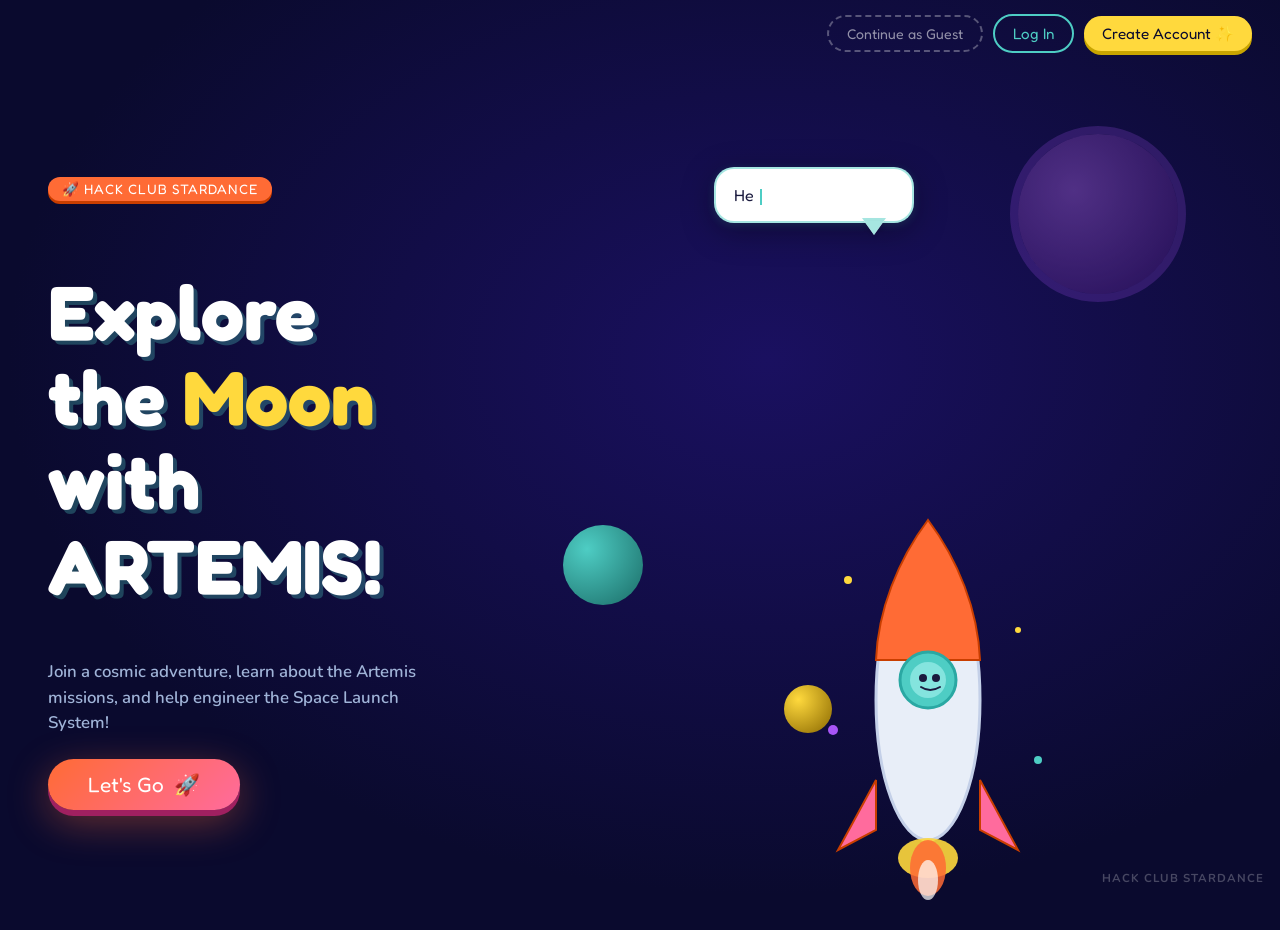
==== commit 43197e09: "Rename proj.html to index.html" ====
--- a/index.html
+++ b/index.html
@@ -4,10 +4,7 @@
     <meta charset="UTF-8" />
     <meta name="viewport" content="width=device-width, initial-scale=1.0" />
     <title>Stardance – Hack Club</title>
-    <link
-      href="https://fonts.googleapis.com/css2?family=Fredoka+One&family=Nunito:wght@400;600;700;800;900&display=swap"
-      rel="stylesheet"
-    />
+    <link href="https://fonts.googleapis.com/css2?family=Fredoka+One&family=Nunito:wght@400;600;700;800;900&display=swap" rel="stylesheet"/>
     <link rel="stylesheet" href="styles.css" />
   </head>
   <body>
@@ -16,15 +13,9 @@
     <!-- ═══════ PAGE 1: HOME ═══════ -->
     <div class="page active" id="page-home">
       <nav class="nav" id="main-nav">
-        <button class="nav-btn guest" onclick="continueAsGuest()">
-          Continue as Guest
-        </button>
-        <button class="nav-btn login" onclick="openModal('login')">
-          Log In
-        </button>
-        <button class="nav-btn signup" onclick="openModal('signup')">
-          Create Account ✨
-        </button>
+        <button class="nav-btn guest" onclick="continueAsGuest()">Continue as Guest</button>
+        <button class="nav-btn login" onclick="openModal('login')">Log In</button>
+        <button class="nav-btn signup" onclick="openModal('signup')">Create Account ✨</button>
       </nav>
 
       <div class="home-content">
@@ -56,85 +47,23 @@
             <div class="rocket-bubble-tail"></div>
           </div>
 
-          <svg
-            class="rocket-svg"
-            viewBox="0 0 300 420"
-            fill="none"
-            xmlns="http://www.w3.org/2000/svg"
-          >
-            <ellipse
-              cx="150"
-              cy="220"
-              rx="52"
-              ry="140"
-              fill="#E8EEF8"
-              stroke="#C4D0E8"
-              stroke-width="3"
-            />
-            <path
-              d="M150 40 C120 80 100 130 98 180 L202 180 C200 130 180 80 150 40Z"
-              fill="#FF6B35"
-              stroke="#c93e00"
-              stroke-width="2"
-            />
-            <circle
-              cx="150"
-              cy="200"
-              r="28"
-              fill="#4ECDC4"
-              stroke="#2aa8a3"
-              stroke-width="3"
-            />
-            <circle cx="150" cy="200" r="18" fill="#a8f4f0" opacity="0.6" />
-            <circle cx="145" cy="198" r="4" fill="#1a1a3e" />
-            <circle cx="158" cy="198" r="4" fill="#1a1a3e" />
-            <path
-              d="M143 207 Q152 213 162 207"
-              stroke="#1a1a3e"
-              stroke-width="2"
-              stroke-linecap="round"
-              fill="none"
-            />
-            <path
-              d="M98 300 L60 370 L98 350Z"
-              fill="#FF6B9D"
-              stroke="#c93e00"
-              stroke-width="2"
-            />
-            <path
-              d="M202 300 L240 370 L202 350Z"
-              fill="#FF6B9D"
-              stroke="#c93e00"
-              stroke-width="2"
-            />
-            <ellipse
-              cx="150"
-              cy="378"
-              rx="30"
-              ry="20"
-              fill="#FFD93D"
-              opacity="0.9"
-            />
-            <ellipse
-              cx="150"
-              cy="388"
-              rx="18"
-              ry="28"
-              fill="#FF6B35"
-              opacity="0.85"
-            />
-            <ellipse
-              cx="150"
-              cy="400"
-              rx="10"
-              ry="20"
-              fill="white"
-              opacity="0.7"
-            />
-            <circle cx="70" cy="100" r="4" fill="#FFD93D" />
-            <circle cx="240" cy="150" r="3" fill="#FFD93D" />
-            <circle cx="55" cy="250" r="5" fill="#A855F7" />
-            <circle cx="260" cy="280" r="4" fill="#4ECDC4" />
+          <svg class="rocket-svg" viewBox="0 0 300 420" fill="none" xmlns="http://www.w3.org/2000/svg">
+            <ellipse cx="150" cy="220" rx="52" ry="140" fill="#E8EEF8" stroke="#C4D0E8" stroke-width="3"/>
+            <path d="M150 40 C120 80 100 130 98 180 L202 180 C200 130 180 80 150 40Z" fill="#FF6B35" stroke="#c93e00" stroke-width="2"/>
+            <circle cx="150" cy="200" r="28" fill="#4ECDC4" stroke="#2aa8a3" stroke-width="3"/>
+            <circle cx="150" cy="200" r="18" fill="#a8f4f0" opacity="0.6"/>
+            <circle cx="145" cy="198" r="4" fill="#1a1a3e"/>
+            <circle cx="158" cy="198" r="4" fill="#1a1a3e"/>
+            <path d="M143 207 Q152 213 162 207" stroke="#1a1a3e" stroke-width="2" stroke-linecap="round" fill="none"/>
+            <path d="M98 300 L60 370 L98 350Z" fill="#FF6B9D" stroke="#c93e00" stroke-width="2"/>
+            <path d="M202 300 L240 370 L202 350Z" fill="#FF6B9D" stroke="#c93e00" stroke-width="2"/>
+            <ellipse cx="150" cy="378" rx="30" ry="20" fill="#FFD93D" opacity="0.9"/>
+            <ellipse cx="150" cy="388" rx="18" ry="28" fill="#FF6B35" opacity="0.85"/>
+            <ellipse cx="150" cy="400" rx="10" ry="20" fill="white" opacity="0.7"/>
+            <circle cx="70" cy="100" r="4" fill="#FFD93D"/>
+            <circle cx="240" cy="150" r="3" fill="#FFD93D"/>
+            <circle cx="55" cy="250" r="5" fill="#A855F7"/>
+            <circle cx="260" cy="280" r="4" fill="#4ECDC4"/>
           </svg>
 
           <!-- Scroll hint arrow -->
@@ -155,144 +84,40 @@
 
       <div class="astro-scene">
         <div class="astronaut-wrap">
-          <svg
-            class="astronaut-svg"
-            viewBox="0 0 180 240"
-            fill="none"
-            xmlns="http://www.w3.org/2000/svg"
-          >
-            <rect
-              x="52"
-              y="120"
-              width="76"
-              height="90"
-              rx="22"
-              fill="#E8EEF8"
-              stroke="#C4D0E8"
-              stroke-width="3"
-            />
-            <circle
-              cx="90"
-              cy="90"
-              r="52"
-              fill="#E8EEF8"
-              stroke="#C4D0E8"
-              stroke-width="3"
-            />
-            <ellipse
-              cx="90"
-              cy="90"
-              rx="36"
-              ry="38"
-              fill="#4ECDC4"
-              opacity="0.85"
-            />
-            <ellipse
-              cx="82"
-              cy="82"
-              rx="10"
-              ry="14"
-              fill="rgba(255,255,255,0.25)"
-            />
-            <circle cx="82" cy="88" r="5" fill="#1a2e5e" />
-            <circle cx="100" cy="88" r="5" fill="#1a2e5e" />
-            <path
-              id="astro-mouth"
-              d="M79 100 Q91 108 103 100"
-              stroke="#1a2e5e"
-              stroke-width="2.5"
-              stroke-linecap="round"
-              fill="none"
-            />
-            <rect
-              x="20"
-              y="128"
-              width="34"
-              height="56"
-              rx="17"
-              fill="#E8EEF8"
-              stroke="#C4D0E8"
-              stroke-width="2.5"
-            />
-            <rect
-              x="126"
-              y="128"
-              width="34"
-              height="56"
-              rx="17"
-              fill="#E8EEF8"
-              stroke="#C4D0E8"
-              stroke-width="2.5"
-            />
-            <ellipse cx="37" cy="187" rx="16" ry="11" fill="#FF6B35" />
-            <ellipse cx="143" cy="187" rx="16" ry="11" fill="#FF6B35" />
-            <rect
-              x="60"
-              y="200"
-              width="28"
-              height="36"
-              rx="14"
-              fill="#C4D0E8"
-              stroke="#a0aec8"
-              stroke-width="2"
-            />
-            <rect
-              x="92"
-              y="200"
-              width="28"
-              height="36"
-              rx="14"
-              fill="#C4D0E8"
-              stroke="#a0aec8"
-              stroke-width="2"
-            />
-            <ellipse cx="74" cy="236" rx="18" ry="10" fill="#1a2e5e" />
-            <ellipse cx="106" cy="236" rx="18" ry="10" fill="#1a2e5e" />
-            <rect
-              x="112"
-              y="130"
-              width="26"
-              height="40"
-              rx="8"
-              fill="#a0aec8"
-              stroke="#8090b8"
-              stroke-width="2"
-            />
-            <circle cx="78" cy="150" r="10" fill="#FF6B35" opacity="0.7" />
-            <text
-              x="78"
-              y="154"
-              text-anchor="middle"
-              fill="white"
-              font-size="6"
-              font-weight="bold"
-            >
-              NASA
-            </text>
+          <svg class="astronaut-svg" viewBox="0 0 180 240" fill="none" xmlns="http://www.w3.org/2000/svg">
+            <rect x="52" y="120" width="76" height="90" rx="22" fill="#E8EEF8" stroke="#C4D0E8" stroke-width="3"/>
+            <circle cx="90" cy="90" r="52" fill="#E8EEF8" stroke="#C4D0E8" stroke-width="3"/>
+            <ellipse cx="90" cy="90" rx="36" ry="38" fill="#4ECDC4" opacity="0.85"/>
+            <ellipse cx="82" cy="82" rx="10" ry="14" fill="rgba(255,255,255,0.25)"/>
+            <circle cx="82" cy="88" r="5" fill="#1a2e5e"/>
+            <circle cx="100" cy="88" r="5" fill="#1a2e5e"/>
+            <path id="astro-mouth" d="M79 100 Q91 108 103 100" stroke="#1a2e5e" stroke-width="2.5" stroke-linecap="round" fill="none"/>
+            <rect x="20" y="128" width="34" height="56" rx="17" fill="#E8EEF8" stroke="#C4D0E8" stroke-width="2.5"/>
+            <rect x="126" y="128" width="34" height="56" rx="17" fill="#E8EEF8" stroke="#C4D0E8" stroke-width="2.5"/>
+            <ellipse cx="37" cy="187" rx="16" ry="11" fill="#FF6B35"/>
+            <ellipse cx="143" cy="187" rx="16" ry="11" fill="#FF6B35"/>
+            <rect x="60" y="200" width="28" height="36" rx="14" fill="#C4D0E8" stroke="#a0aec8" stroke-width="2"/>
+            <rect x="92" y="200" width="28" height="36" rx="14" fill="#C4D0E8" stroke="#a0aec8" stroke-width="2"/>
+            <ellipse cx="74" cy="236" rx="18" ry="10" fill="#1a2e5e"/>
+            <ellipse cx="106" cy="236" rx="18" ry="10" fill="#1a2e5e"/>
+            <rect x="112" y="130" width="26" height="40" rx="8" fill="#a0aec8" stroke="#8090b8" stroke-width="2"/>
+            <circle cx="78" cy="150" r="10" fill="#FF6B35" opacity="0.7"/>
+            <text x="78" y="154" text-anchor="middle" fill="white" font-size="6" font-weight="bold">NASA</text>
           </svg>
 
           <div class="sound-wave" id="sound-wave">
+            <div class="wave-bar"></div><div class="wave-bar"></div>
+            <div class="wave-bar"></div><div class="wave-bar"></div>
+            <div class="wave-bar"></div><div class="wave-bar"></div>
             <div class="wave-bar"></div>
-            <div class="wave-bar"></div>
-            <div class="wave-bar"></div>
-            <div class="wave-bar"></div>
-            <div class="wave-bar"></div>
-            <div class="wave-bar"></div>
-            <div class="wave-bar"></div>
           </div>
 
           <div class="voice-controls">
-            <button
-              class="voice-btn"
-              id="voice-toggle-btn"
-              onclick="toggleSpeech()"
-            >
-              🔊 Listen
-            </button>
+            <button class="voice-btn" id="voice-toggle-btn" onclick="toggleSpeech()">🔊 Listen</button>
             <button class="replay-btn" onclick="replayVoice()">↺ Replay</button>
           </div>
 
-          <div style="margin-top: 10px; display: flex; gap: 6px">
+          <div style="margin-top:10px;display:flex;gap:6px">
             <div id="dot0" class="bubble-dot active"></div>
             <div id="dot1" class="bubble-dot"></div>
             <div id="dot2" class="bubble-dot"></div>
@@ -312,17 +137,8 @@
       </div>
 
       <div class="swipe-area">
-        <button
-          class="swipe-btn-prev"
-          id="prev-btn"
-          onclick="prevSlide()"
-          style="display: none"
-        >
-          ← Back
-        </button>
-        <button class="swipe-btn" id="next-btn" onclick="nextSlide()">
-          Continue &nbsp;→
-        </button>
+        <button class="swipe-btn-prev" id="prev-btn" onclick="prevSlide()" style="display:none">← Back</button>
+        <button class="swipe-btn" id="next-btn" onclick="nextSlide()">Continue &nbsp;→</button>
       </div>
     </div>
 
@@ -339,158 +155,35 @@
         <div class="crater2"></div>
 
         <div class="mission-astro-wrap">
-          <svg
-            class="mission-astronaut-svg"
-            viewBox="0 0 200 280"
-            fill="none"
-            xmlns="http://www.w3.org/2000/svg"
-          >
-            <rect
-              x="60"
-              y="130"
-              width="80"
-              height="96"
-              rx="22"
-              fill="#E8EEF8"
-              stroke="#C4D0E8"
-              stroke-width="3"
-            />
-            <circle
-              cx="100"
-              cy="96"
-              r="54"
-              fill="#E8EEF8"
-              stroke="#C4D0E8"
-              stroke-width="3"
-            />
-            <ellipse
-              cx="100"
-              cy="96"
-              rx="38"
-              ry="40"
-              fill="#FFD93D"
-              opacity="0.85"
-            />
-            <ellipse
-              cx="90"
-              cy="87"
-              rx="11"
-              ry="14"
-              fill="rgba(255,255,255,0.3)"
-            />
-            <circle cx="88" cy="93" r="5.5" fill="#1a2e5e" />
-            <circle cx="112" cy="93" r="5.5" fill="#1a2e5e" />
-            <path
-              d="M83 108 Q101 120 119 108"
-              stroke="#1a2e5e"
-              stroke-width="3"
-              stroke-linecap="round"
-              fill="none"
-            />
-            <path
-              d="M140 145 Q170 130 195 110"
-              stroke="#E8EEF8"
-              stroke-width="22"
-              stroke-linecap="round"
-            />
-            <ellipse cx="196" cy="109" rx="14" ry="10" fill="#FF6B35" />
-            <rect
-              x="24"
-              y="138"
-              width="38"
-              height="52"
-              rx="19"
-              fill="#E8EEF8"
-              stroke="#C4D0E8"
-              stroke-width="2.5"
-            />
-            <ellipse cx="43" cy="193" rx="16" ry="10" fill="#FF6B35" />
-            <rect
-              x="62"
-              y="216"
-              width="30"
-              height="46"
-              rx="14"
-              fill="#C4D0E8"
-              stroke="#a0aec8"
-              stroke-width="2"
-              transform="rotate(-12 62 216)"
-            />
-            <rect
-              x="98"
-              y="212"
-              width="30"
-              height="46"
-              rx="14"
-              fill="#C4D0E8"
-              stroke="#a0aec8"
-              stroke-width="2"
-              transform="rotate(8 98 212)"
-            />
-            <ellipse
-              cx="72"
-              cy="265"
-              rx="20"
-              ry="11"
-              fill="#1a2e5e"
-              transform="rotate(-12 72 265)"
-            />
-            <ellipse
-              cx="115"
-              cy="260"
-              rx="20"
-              ry="11"
-              fill="#1a2e5e"
-              transform="rotate(8 115 260)"
-            />
-            <rect
-              x="128"
-              y="138"
-              width="28"
-              height="44"
-              rx="8"
-              fill="#a0aec8"
-              stroke="#8090b8"
-              stroke-width="2"
-            />
-            <line
-              x1="156"
-              y1="135"
-              x2="156"
-              y2="110"
-              stroke="#a0aec8"
-              stroke-width="2"
-            />
-            <rect
-              x="156"
-              y="107"
-              width="22"
-              height="14"
-              rx="2"
-              fill="#FF6B35"
-            />
+          <svg class="mission-astronaut-svg" viewBox="0 0 200 280" fill="none" xmlns="http://www.w3.org/2000/svg">
+            <rect x="60" y="130" width="80" height="96" rx="22" fill="#E8EEF8" stroke="#C4D0E8" stroke-width="3"/>
+            <circle cx="100" cy="96" r="54" fill="#E8EEF8" stroke="#C4D0E8" stroke-width="3"/>
+            <ellipse cx="100" cy="96" rx="38" ry="40" fill="#FFD93D" opacity="0.85"/>
+            <ellipse cx="90" cy="87" rx="11" ry="14" fill="rgba(255,255,255,0.3)"/>
+            <circle cx="88" cy="93" r="5.5" fill="#1a2e5e"/>
+            <circle cx="112" cy="93" r="5.5" fill="#1a2e5e"/>
+            <path d="M83 108 Q101 120 119 108" stroke="#1a2e5e" stroke-width="3" stroke-linecap="round" fill="none"/>
+            <path d="M140 145 Q170 130 195 110" stroke="#E8EEF8" stroke-width="22" stroke-linecap="round"/>
+            <ellipse cx="196" cy="109" rx="14" ry="10" fill="#FF6B35"/>
+            <rect x="24" y="138" width="38" height="52" rx="19" fill="#E8EEF8" stroke="#C4D0E8" stroke-width="2.5"/>
+            <ellipse cx="43" cy="193" rx="16" ry="10" fill="#FF6B35"/>
+            <rect x="62" y="216" width="30" height="46" rx="14" fill="#C4D0E8" stroke="#a0aec8" stroke-width="2" transform="rotate(-12 62 216)"/>
+            <rect x="98" y="212" width="30" height="46" rx="14" fill="#C4D0E8" stroke="#a0aec8" stroke-width="2" transform="rotate(8 98 212)"/>
+            <ellipse cx="72" cy="265" rx="20" ry="11" fill="#1a2e5e" transform="rotate(-12 72 265)"/>
+            <ellipse cx="115" cy="260" rx="20" ry="11" fill="#1a2e5e" transform="rotate(8 115 260)"/>
+            <rect x="128" y="138" width="28" height="44" rx="8" fill="#a0aec8" stroke="#8090b8" stroke-width="2"/>
+            <line x1="156" y1="135" x2="156" y2="110" stroke="#a0aec8" stroke-width="2"/>
+            <rect x="156" y="107" width="22" height="14" rx="2" fill="#FF6B35"/>
           </svg>
           <div class="astro-shadow"></div>
         </div>
 
         <div class="sls-panel">
           <div class="sls-label">Ready to build a rocket?</div>
-          <button
-            class="sls-btn"
-            onclick="alert('🚀 SLS Engineering module coming soon! In Shaa Allah!')"
-          >
+          <button class="sls-btn" onclick="alert('🚀 SLS Engineering module coming soon! In Shaa Allah!')">
             🛸 Let's Engineer the SLS
           </button>
-          <div
-            style="
-              font-size: 0.8rem;
-              color: rgba(255, 255, 255, 0.3);
-              margin-top: 8px;
-              text-align: right;
-            "
-          >
-            Space Launch System
-          </div>
+          <div style="font-size:0.8rem;color:rgba(255,255,255,0.3);margin-top:8px;text-align:right">Space Launch System</div>
         </div>
 
         <div class="ground-strip"></div>
@@ -505,26 +198,11 @@
         <button class="modal-close" onclick="closeModal()">✕</button>
         <div class="modal-title" id="modal-title">👾 Log In</div>
 
-        <div id="modal-name-wrap" style="display: none">
-          <input
-            class="modal-input"
-            type="text"
-            placeholder="Your Name 🌟"
-            id="modal-name"
-          />
-        </div>
-        <input
-          class="modal-input"
-          type="email"
-          placeholder="Email"
-          id="modal-user"
-        />
-        <input
-          class="modal-input"
-          type="password"
-          placeholder="Password 🔐"
-          id="modal-pass"
-        />
+        <div id="modal-name-wrap" style="display:none">
+          <input class="modal-input" type="text" placeholder="Your Name 🌟" id="modal-name"/>
+        </div>
+        <input class="modal-input" type="email" placeholder="Email" id="modal-user"/>
+        <input class="modal-input" type="password" placeholder="Password 🔐" id="modal-pass"/>
 
         <div class="modal-error" id="modal-error"></div>
 
@@ -534,8 +212,7 @@
           Don't have an account? <a onclick="switchModal('signup')">Sign Up</a>
         </div>
         <div class="modal-guest-link">
-          Or <a onclick="continueAsGuest()">continue as guest</a> — no account
-          needed
+          Or <a onclick="continueAsGuest()">continue as guest</a> — no account needed
         </div>
       </div>
     </div>
--- a/styles.css
+++ b/styles.css
@@ -1,1185 +1,761 @@
-/* ═══════════════════════════════════════════
-   STARDANCE – Hack Club  |  stardance.css
-═══════════════════════════════════════════ */
-
-:root {
-  --space-dark: #0a0a2e;
-  --space-mid: #0d1b4b;
-  --star-yellow: #ffd93d;
-  --rocket-orange: #ff6b35;
-  --planet-teal: #4ecdc4;
-  --planet-pink: #ff6b9d;
-  --nebula-purple: #a855f7;
-  --white: #ffffff;
-}
-
-html,
-body {
-  width: 100%;
-  height: 100%;
-  font-family: "Nunito", sans-serif;
-  overflow-y: auto;
-  overflow-x: hidden;
-  background: var(--space-dark);
-}
-
-#stars-canvas {
-  position: fixed;
-  inset: 0;
-  z-index: 0;
-  pointer-events: none;
-}
-
-.page {
-  position: absolute;
-  inset: 0;
-  min-height: 100vh;
-  display: flex;
-  flex-direction: column;
-  opacity: 0;
-  pointer-events: none;
-  transition: opacity 0.6s ease, transform 0.6s ease;
-  transform: translateY(30px);
-  z-index: 1;
-}
-.page.active {
-  opacity: 1;
-  pointer-events: all;
-  transform: translateY(0);
-}
-.page.exit-up {
-  opacity: 0;
-  transform: translateY(-40px);
-}
-
-.planet {
-  position: absolute;
-  border-radius: 50%;
-  pointer-events: none;
-}
-
-/* ═══════════════════════════════════════════
-   PAGE 1 – HOME
-═══════════════════════════════════════════ */
-#page-home {
-  background: radial-gradient(ellipse at 60% 40%, #1a1060 0%, #0a0a2e 70%);
-}
-
-/* NAV */
-.nav {
-  display: flex;
-  justify-content: flex-end;
-  align-items: center;
-  gap: 10px;
-  padding: 14px 28px;
-  z-index: 10;
-  position: relative;
-}
-.nav-btn {
-  font-family: "Fredoka One", cursive;
-  font-size: 0.95rem;
-  border: none;
-  cursor: pointer;
-  padding: 8px 18px;
-  border-radius: 50px;
-  transition: transform 0.15s, box-shadow 0.15s;
-}
-.nav-btn:hover {
-  transform: scale(1.07);
-}
-.nav-btn.guest {
-  background: transparent;
-  border: 2px dashed rgba(255, 255, 255, 0.3);
-  color: rgba(255, 255, 255, 0.55);
-  font-size: 0.88rem;
-}
-.nav-btn.guest:hover {
-  border-color: rgba(255, 255, 255, 0.6);
-  color: rgba(255, 255, 255, 0.85);
-}
-.nav-btn.login {
-  background: transparent;
-  border: 2.5px solid var(--planet-teal);
-  color: var(--planet-teal);
-}
-.nav-btn.signup {
-  background: var(--star-yellow);
-  color: var(--space-dark);
-  box-shadow: 0 4px 0 #c9a500;
-}
-.nav-btn.signup:hover {
-  box-shadow: 0 2px 0 #c9a500;
-  transform: scale(1.07) translateY(2px);
-}
-
-/* User / Guest chips */
-.user-chip {
-  display: flex;
-  align-items: center;
-  gap: 8px;
-  background: rgba(255, 255, 255, 0.07);
-  border: 2px solid rgba(78, 205, 196, 0.35);
-  border-radius: 50px;
-  padding: 5px 12px 5px 6px;
-  animation: fadeIn 0.4s ease;
-}
-.user-avatar {
-  width: 30px;
-  height: 30px;
-  border-radius: 50%;
-  background: linear-gradient(135deg, var(--planet-teal), var(--nebula-purple));
-  display: flex;
-  align-items: center;
-  justify-content: center;
-  font-family: "Fredoka One", cursive;
-  font-size: 0.95rem;
-  color: white;
-}
-.user-name {
-  font-family: "Fredoka One", cursive;
-  font-size: 0.95rem;
-  color: var(--star-yellow);
-}
-.logout-btn {
-  font-family: "Fredoka One", cursive;
-  font-size: 0.8rem;
-  background: transparent;
-  border: 1.5px solid rgba(255, 107, 157, 0.5);
-  color: var(--planet-pink);
-  padding: 4px 12px;
-  border-radius: 50px;
-  cursor: pointer;
-  transition: all 0.15s;
-}
-.logout-btn:hover {
-  background: rgba(255, 107, 157, 0.15);
-  border-color: var(--planet-pink);
-}
-
-.guest-chip {
-  display: flex;
-  align-items: center;
-  gap: 8px;
-  background: rgba(255, 255, 255, 0.05);
-  border: 2px dashed rgba(255, 255, 255, 0.25);
-  border-radius: 50px;
-  padding: 5px 14px 5px 10px;
-  animation: fadeIn 0.4s ease;
-}
-.guest-icon {
-  width: 30px;
-  height: 30px;
-  border-radius: 50%;
-  background: rgba(255, 255, 255, 0.1);
-  display: flex;
-  align-items: center;
-  justify-content: center;
-  font-size: 1rem;
-}
-.guest-label {
-  font-family: "Fredoka One", cursive;
-  font-size: 0.9rem;
-  color: rgba(255, 255, 255, 0.6);
-}
-.join-btn {
-  font-family: "Fredoka One", cursive;
-  font-size: 0.8rem;
-  background: var(--star-yellow);
-  color: var(--space-dark);
-  border: none;
-  padding: 5px 13px;
-  border-radius: 50px;
-  cursor: pointer;
-  transition: all 0.15s;
-  box-shadow: 0 2px 0 #c9a500;
-}
-.join-btn:hover {
-  transform: scale(1.05);
-}
-
-/* HOME CONTENT */
-.home-content {
-  flex: 1;
-  display: flex;
-  align-items: center;
-  padding: 20px 48px 0;
-  position: relative;
-  overflow: visible;
-}
-.home-text {
-  z-index: 5;
-  max-width: 500px;
-}
-.hackclub-badge {
-  display: inline-block;
-  background: var(--rocket-orange);
-  color: white;
-  font-family: "Fredoka One", cursive;
-  font-size: 0.85rem;
-  padding: 4px 14px;
-  border-radius: 50px;
-  margin-bottom: 10px;
-  box-shadow: 0 3px 0 #c93e00;
-  letter-spacing: 1px;
-}
-.home-title {
-  font-family: "Fredoka One", cursive;
-  font-size: clamp(2.6rem, 6vw, 4.8rem);
-  color: var(--white);
-  line-height: 1.1;
-  padding-top: 0.1em;
-  text-shadow: 4px 4px 0px rgba(78, 205, 196, 0.3);
-}
-.home-title span {
-  color: var(--star-yellow);
-  display: inline-block;
-  animation: float 3s ease-in-out infinite;
-}
-.home-subtitle {
-  font-size: 1.05rem;
-  color: #a0b4d8;
-  margin: 10px 0 24px;
-  font-weight: 600;
-  line-height: 1.5;
-  max-width: 380px;
-}
-.letsgo-btn {
-  font-family: "Fredoka One", cursive;
-  font-size: 1.3rem;
-  background: linear-gradient(135deg, var(--rocket-orange), var(--planet-pink));
-  color: white;
-  border: none;
-  cursor: pointer;
-  padding: 13px 40px;
-  border-radius: 60px;
-  box-shadow: 0 6px 0 #a02060, 0 12px 40px rgba(255, 107, 53, 0.4);
-  transition: transform 0.15s, box-shadow 0.15s;
-  display: inline-flex;
-  align-items: center;
-  gap: 8px;
-  position: relative;
-  overflow: hidden;
-}
-.letsgo-btn::after {
-  content: "";
-  position: absolute;
-  inset: 0;
-  background: white;
-  opacity: 0;
-  transition: opacity 0.2s;
-  border-radius: inherit;
-}
-.letsgo-btn:hover::after {
-  opacity: 0.08;
-}
-.letsgo-btn:hover {
-  transform: scale(1.05) translateY(-2px);
-  box-shadow: 0 8px 0 #a02060, 0 20px 50px rgba(255, 107, 53, 0.5);
-}
-.letsgo-btn:active {
-  transform: scale(1.02) translateY(2px);
-  box-shadow: 0 4px 0 #a02060;
-}
-
-/* ILLUSTRATION WRAPPER */
-.home-illustration {
-  position: absolute;
-  right: 0;
-  bottom: 0;
-  width: 55%;
-  height: 100%;
-  display: flex;
-  align-items: flex-end;
-  justify-content: center;
-}
-.rocket-svg {
-  width: 300px;
-  animation: rocketFloat 4s ease-in-out infinite;
-  position: relative;
-  z-index: 2;
-}
-
-/* ── ROCKET SPEECH BUBBLE ── */
-.rocket-bubble {
-  position: absolute;
-  top: 12%;
-  right: 52%;
-  background: white;
-  color: #1a1a3e;
-  font-family: "Fredoka One", cursive;
-  font-size: 1rem;
-  line-height: 1.5;
-  padding: 14px 18px;
-  border-radius: 20px;
-  box-shadow: 0 8px 32px rgba(0, 0, 0, 0.35), 0 2px 8px rgba(78, 205, 196, 0.2);
-  border: 2.5px solid rgba(78, 205, 196, 0.5);
-  max-width: 220px;
-  min-width: 160px;
-  z-index: 10;
-  /* pop-in animation */
-  opacity: 0;
-  transform: scale(0.7) translateY(10px);
-  transition: opacity 0.4s ease,
-    transform 0.4s cubic-bezier(0.34, 1.56, 0.64, 1);
-  pointer-events: none;
-}
-.rocket-bubble.visible {
-  opacity: 1;
-  transform: scale(1) translateY(0);
-}
-/* gentle bob to match rocket */
-.rocket-bubble.floating {
-  animation: bubbleFloat 4s ease-in-out infinite;
-}
-
-/* tail pointing down-right toward rocket nose */
-.rocket-bubble-tail {
-  position: absolute;
-  bottom: -14px;
-  right: 28px;
-  width: 0;
-  height: 0;
-  border-left: 10px solid transparent;
-  border-right: 10px solid transparent;
-  border-top: 14px solid white;
-  filter: drop-shadow(0 3px 2px rgba(0, 0, 0, 0.1));
-}
-/* teal border for tail */
-.rocket-bubble-tail::before {
-  content: "";
-  position: absolute;
-  top: -17px;
-  left: -12px;
-  width: 0;
-  height: 0;
-  border-left: 12px solid transparent;
-  border-right: 12px solid transparent;
-  border-top: 17px solid rgba(78, 205, 196, 0.5);
-  z-index: -1;
-}
-
-.rocket-bubble-cursor {
-  display: inline-block;
-  width: 2px;
-  height: 1em;
-  background: var(--planet-teal);
-  margin-left: 2px;
-  animation: blink 0.75s step-end infinite;
-  vertical-align: middle;
-}
-
-/* ── SCROLL HINT ── */
-.scroll-hint {
-  position: absolute;
-  bottom: 28px;
-  left: 50%;
-  transform: translateX(-50%);
-  display: flex;
-  flex-direction: column;
-  align-items: center;
-  gap: 6px;
-  font-family: "Fredoka One", cursive;
-  font-size: 0.8rem;
-  color: rgba(255, 255, 255, 0.4);
-  letter-spacing: 1px;
-  opacity: 0;
-  transition: opacity 0.6s ease;
-  pointer-events: none;
-  z-index: 5;
-}
-.scroll-hint.visible {
-  opacity: 1;
-}
-
-.scroll-arrow {
-  display: flex;
-  flex-direction: column;
-  align-items: center;
-  gap: 2px;
-}
-.scroll-arrow span {
-  display: block;
-  width: 12px;
-  height: 12px;
-  border-right: 2.5px solid rgba(255, 255, 255, 0.4);
-  border-bottom: 2.5px solid rgba(255, 255, 255, 0.4);
-  transform: rotate(45deg);
-  animation: scrollBounce 1.4s ease-in-out infinite;
-}
-.scroll-arrow span:nth-child(2) {
-  animation-delay: 0.15s;
-  opacity: 0.7;
-}
-.scroll-arrow span:nth-child(3) {
-  animation-delay: 0.3s;
-  opacity: 0.4;
-}
-
-/* PLANETS */
-.p1 {
-  width: 160px;
-  height: 160px;
-  background: radial-gradient(circle at 35% 35%, #6b3fa0, #2d1060);
-  top: 8%;
-  right: 8%;
-  opacity: 0.7;
-}
-.p1::after {
-  content: "";
-  position: absolute;
-  inset: -8px;
-  border-radius: 50%;
-  border: 8px solid rgba(168, 85, 247, 0.3);
-}
-.p2 {
-  width: 80px;
-  height: 80px;
-  background: radial-gradient(circle at 30% 30%, #4ecdc4, #1a6b66);
-  top: 55%;
-  left: 44%;
-}
-.p3 {
-  width: 48px;
-  height: 48px;
-  background: radial-gradient(circle at 30% 30%, var(--star-yellow), #8a6800);
-  bottom: 20%;
-  right: 35%;
-}
-
-/* ═══════════════════════════════════════════
-   PAGE 2 – ASTRONAUT SPEAKS
-═══════════════════════════════════════════ */
-#page-astro {
-  background: radial-gradient(ellipse at 50% 60%, #0e1a4e 0%, #060618 80%);
-}
-
-.astro-scene {
-  flex: 1;
-  display: flex;
-  align-items: center;
-  justify-content: center;
-  padding: 12px 32px;
-  gap: 32px;
-  position: relative;
-  overflow: hidden;
-}
-.astronaut-wrap {
-  flex-shrink: 0;
-  position: relative;
-  display: flex;
-  flex-direction: column;
-  align-items: center;
-}
-.astronaut-svg {
-  width: 170px;
-  animation: astroFloat 3.5s ease-in-out infinite;
-  filter: drop-shadow(0 10px 30px rgba(78, 205, 196, 0.3));
-  transition: filter 0.3s;
-}
-.astronaut-svg.talking {
-  filter: drop-shadow(0 10px 30px rgba(78, 205, 196, 0.3))
-    drop-shadow(0 0 18px rgba(78, 205, 196, 0.7));
-  animation: astroFloat 3.5s ease-in-out infinite,
-    talkBounce 0.4s ease-in-out infinite;
-}
-
-.voice-controls {
-  display: flex;
-  align-items: center;
-  gap: 8px;
-  margin-top: 8px;
-}
-.voice-btn {
-  font-family: "Fredoka One", cursive;
-  font-size: 0.8rem;
-  border: 2px solid rgba(78, 205, 196, 0.5);
-  background: transparent;
-  color: var(--planet-teal);
-  padding: 5px 13px;
-  border-radius: 50px;
-  cursor: pointer;
-  transition: all 0.2s;
-}
-.voice-btn:hover,
-.voice-btn.speaking {
-  background: rgba(78, 205, 196, 0.15);
-  border-color: var(--planet-teal);
-}
-.voice-btn.speaking {
-  animation: voicePulse 1s ease-in-out infinite;
-}
-.replay-btn {
-  font-family: "Fredoka One", cursive;
-  font-size: 0.8rem;
-  border: 2px solid rgba(255, 255, 255, 0.2);
-  background: transparent;
-  color: rgba(255, 255, 255, 0.5);
-  padding: 5px 12px;
-  border-radius: 50px;
-  cursor: pointer;
-  transition: all 0.2s;
-}
-.replay-btn:hover {
-  border-color: rgba(255, 255, 255, 0.5);
-  color: white;
-}
-
-.sound-wave {
-  display: flex;
-  align-items: center;
-  gap: 3px;
-  height: 20px;
-  margin-top: 6px;
-  opacity: 0;
-  transition: opacity 0.3s;
-}
-.sound-wave.active {
-  opacity: 1;
-}
-.wave-bar {
-  width: 4px;
-  border-radius: 2px;
-  background: var(--planet-teal);
-  animation: waveAnim 0.8s ease-in-out infinite;
-}
-.wave-bar:nth-child(1) {
-  height: 8px;
-  animation-delay: 0s;
-}
-.wave-bar:nth-child(2) {
-  height: 16px;
-  animation-delay: 0.1s;
-}
-.wave-bar:nth-child(3) {
-  height: 22px;
-  animation-delay: 0.2s;
-}
-.wave-bar:nth-child(4) {
-  height: 14px;
-  animation-delay: 0.3s;
-}
-.wave-bar:nth-child(5) {
-  height: 10px;
-  animation-delay: 0.4s;
-}
-.wave-bar:nth-child(6) {
-  height: 18px;
-  animation-delay: 0.15s;
-}
-.wave-bar:nth-child(7) {
-  height: 8px;
-  animation-delay: 0.35s;
-}
-
-.speech-bubble-outer {
-  flex: 1;
-  max-width: 560px;
-  position: relative;
-}
-.speech-bubble {
-  background: rgba(255, 255, 255, 0.95);
-  border-radius: 24px;
-  padding: 22px 28px;
-  box-shadow: 0 8px 40px rgba(0, 0, 0, 0.5),
-    inset 0 1px 0 rgba(255, 255, 255, 0.9);
-  border: 3px solid rgba(78, 205, 196, 0.4);
-  min-height: 240px;
-  display: flex;
-  flex-direction: column;
-  position: relative;
-}
-.speech-bubble::before {
-  content: "";
-  position: absolute;
-  left: -22px;
-  top: 50%;
-  transform: translateY(-50%);
-  width: 0;
-  height: 0;
-  border-top: 15px solid transparent;
-  border-bottom: 15px solid transparent;
-  border-right: 22px solid rgba(255, 255, 255, 0.95);
-}
-.bubble-name {
-  font-family: "Fredoka One", cursive;
-  font-size: 0.95rem;
-  color: var(--planet-teal);
-  margin-bottom: 8px;
-  letter-spacing: 0.5px;
-  display: flex;
-  align-items: center;
-  justify-content: space-between;
-}
-.bubble-text {
-  font-size: 1rem;
-  color: #1a1a3e;
-  line-height: 1.6;
-  font-weight: 600;
-  flex: 1;
-  min-height: 140px;
-}
-.bubble-text .highlight {
-  color: var(--rocket-orange);
-  font-weight: 800;
-}
-.bubble-dot {
-  width: 7px;
-  height: 7px;
-  border-radius: 50%;
-  background: #d0d8f0;
-  transition: background 0.3s;
-}
-.bubble-dot.active {
-  background: var(--planet-teal);
-}
-
-.swipe-area {
-  padding: 0 0 20px;
-  display: flex;
-  justify-content: center;
-  align-items: center;
-  gap: 12px;
-  z-index: 10;
-  position: relative;
-}
-.swipe-btn {
-  font-family: "Fredoka One", cursive;
-  font-size: 1rem;
-  background: var(--planet-teal);
-  color: var(--space-dark);
-  border: none;
-  cursor: pointer;
-  padding: 11px 30px;
-  border-radius: 50px;
-  box-shadow: 0 5px 0 #1a8a85, 0 8px 24px rgba(78, 205, 196, 0.3);
-  transition: transform 0.15s, box-shadow 0.15s;
-  display: flex;
-  align-items: center;
-  gap: 8px;
-}
-.swipe-btn:hover {
-  transform: scale(1.05) translateY(-2px);
-  box-shadow: 0 7px 0 #1a8a85, 0 12px 30px rgba(78, 205, 196, 0.4);
-}
-.swipe-btn:active {
-  transform: scale(1.02) translateY(2px);
-  box-shadow: 0 3px 0 #1a8a85;
-}
-.swipe-btn-prev {
-  background: transparent;
-  border: 2.5px solid rgba(255, 255, 255, 0.3);
-  color: rgba(255, 255, 255, 0.6);
-  box-shadow: none;
-  font-family: "Fredoka One", cursive;
-  font-size: 0.95rem;
-  padding: 10px 20px;
-  border-radius: 50px;
-  cursor: pointer;
-  transition: all 0.15s;
-}
-.swipe-btn-prev:hover {
-  border-color: rgba(255, 255, 255, 0.6);
-  color: white;
-}
-
-.moon-deco {
-  position: absolute;
-  right: -40px;
-  top: 10%;
-  width: 180px;
-  height: 180px;
-  border-radius: 50%;
-  background: radial-gradient(circle at 35% 35%, #fffbe0, #c8a800);
-  opacity: 0.12;
-}
-.mars-deco {
-  position: absolute;
-  left: 2%;
-  bottom: 10%;
-  width: 85px;
-  height: 85px;
-  border-radius: 50%;
-  background: radial-gradient(circle at 35% 35%, #ff8a5b, #8b2500);
-  opacity: 0.25;
-}
-
-/* ═══════════════════════════════════════════
-   PAGE 3 – MISSION
-═══════════════════════════════════════════ */
-#page-mission {
-  background: radial-gradient(ellipse at 30% 70%, #0e2a4a 0%, #060618 70%);
-}
-
-.mission-top {
-  padding: 18px 36px 0;
-  z-index: 5;
-  position: relative;
-}
-.mission-label {
-  font-family: "Fredoka One", cursive;
-  font-size: clamp(1.4rem, 3vw, 2.2rem);
-  color: var(--white);
-  text-shadow: 2px 2px 0 rgba(255, 107, 53, 0.4);
-}
-.mission-label span {
-  color: var(--star-yellow);
-}
-
-.mission-scene {
-  flex: 1;
-  display: flex;
-  align-items: center;
-  justify-content: space-between;
-  padding: 8px 48px 16px;
-  position: relative;
-  overflow: hidden;
-}
-.mission-astro-wrap {
-  position: relative;
-  display: flex;
-  flex-direction: column;
-  align-items: center;
-  z-index: 5;
-}
-.mission-astronaut-svg {
-  width: 190px;
-  animation: astroFloat 4s ease-in-out infinite;
-}
-.astro-shadow {
-  width: 110px;
-  height: 16px;
-  border-radius: 50%;
-  background: rgba(0, 0, 0, 0.4);
-  animation: shadowPulse 4s ease-in-out infinite;
-  margin-top: -10px;
-}
-
-.sls-panel {
-  z-index: 5;
-  display: flex;
-  flex-direction: column;
-  align-items: flex-end;
-  gap: 12px;
-}
-.sls-label {
-  font-family: "Fredoka One", cursive;
-  font-size: 0.95rem;
-  color: #a0b4d8;
-  letter-spacing: 0.5px;
-  text-align: right;
-}
-.sls-btn {
-  font-family: "Fredoka One", cursive;
-  font-size: 1.25rem;
-  background: linear-gradient(135deg, #ffd93d, #ff6b35);
-  color: var(--space-dark);
-  border: none;
-  cursor: pointer;
-  padding: 16px 34px;
-  border-radius: 20px;
-  box-shadow: 0 6px 0 #8a3e00, 0 12px 40px rgba(255, 107, 53, 0.35);
-  transition: transform 0.15s, box-shadow 0.15s;
-  display: flex;
-  align-items: center;
-  gap: 10px;
-  position: relative;
-  overflow: hidden;
-  white-space: nowrap;
-}
-.sls-btn::before {
-  content: "";
-  position: absolute;
-  top: -50%;
-  left: -60%;
-  width: 60%;
-  height: 200%;
-  background: rgba(255, 255, 255, 0.25);
-  transform: skewX(-20deg);
-  animation: shine 3s 1s infinite;
-}
-.sls-btn:hover {
-  transform: scale(1.06) translateY(-3px);
-  box-shadow: 0 9px 0 #8a3e00, 0 18px 50px rgba(255, 107, 53, 0.5);
-}
-.sls-btn:active {
-  transform: scale(1.02) translateY(3px);
-  box-shadow: 0 3px 0 #8a3e00;
-}
-
-.ground-strip {
-  position: absolute;
-  bottom: 0;
-  left: 0;
-  right: 0;
-  height: 5px;
-  background: linear-gradient(
-    90deg,
-    transparent,
-    var(--planet-teal),
-    var(--nebula-purple),
-    transparent
-  );
-  opacity: 0.5;
-}
-.crater1 {
-  position: absolute;
-  bottom: 8%;
-  left: 28%;
-  width: 80px;
-  height: 25px;
-  border-radius: 50%;
-  border: 3px solid rgba(255, 255, 255, 0.08);
-}
-.crater2 {
-  position: absolute;
-  bottom: 14%;
-  left: 52%;
-  width: 50px;
-  height: 16px;
-  border-radius: 50%;
-  border: 2px solid rgba(255, 255, 255, 0.05);
-}
-.small-planet-m {
-  position: absolute;
-  top: 8%;
-  right: 12%;
-  width: 60px;
-  height: 60px;
-  border-radius: 50%;
-  background: radial-gradient(circle at 35% 35%, #ff6b9d, #5a0030);
-  opacity: 0.5;
-}
-.ring-m {
-  position: absolute;
-  top: 8%;
-  right: 10%;
-  width: 90px;
-  height: 28px;
-  border-radius: 50%;
-  border: 4px solid rgba(255, 107, 157, 0.35);
-  transform: rotate(-20deg);
-}
-
-.back-btn {
-  position: absolute;
-  bottom: 20px;
-  left: 36px;
-  font-family: "Fredoka One", cursive;
-  font-size: 0.9rem;
-  background: transparent;
-  border: 2px solid rgba(255, 255, 255, 0.2);
-  color: rgba(255, 255, 255, 0.5);
-  cursor: pointer;
-  padding: 8px 18px;
-  border-radius: 50px;
-  transition: all 0.2s;
-  z-index: 10;
-}
-.back-btn:hover {
-  border-color: rgba(255, 255, 255, 0.5);
-  color: white;
-}
-
-/* ═══════════════════════════════════════════
-   AUTH MODAL
-═══════════════════════════════════════════ */
-.modal-overlay {
-  position: fixed;
-  inset: 0;
-  z-index: 100;
-  background: rgba(5, 5, 25, 0.85);
-  backdrop-filter: blur(8px);
-  display: flex;
-  align-items: center;
-  justify-content: center;
-  opacity: 0;
-  pointer-events: none;
-  transition: opacity 0.3s;
-}
-.modal-overlay.open {
-  opacity: 1;
-  pointer-events: all;
-}
-.modal-box {
-  background: linear-gradient(135deg, #0d1b4b, #1a0a4e);
-  border-radius: 24px;
-  padding: 36px 36px 28px;
-  width: 400px;
-  max-width: 92vw;
-  border: 2px solid rgba(78, 205, 196, 0.3);
-  box-shadow: 0 20px 80px rgba(0, 0, 0, 0.7);
-  transform: scale(0.9) translateY(20px);
-  transition: transform 0.3s;
-  position: relative;
-}
-.modal-overlay.open .modal-box {
-  transform: scale(1) translateY(0);
-}
-.modal-title {
-  font-family: "Fredoka One", cursive;
-  font-size: 1.8rem;
-  color: var(--star-yellow);
-  margin-bottom: 18px;
-}
-.modal-input {
-  width: 100%;
-  padding: 12px 16px;
-  border-radius: 12px;
-  border: 2px solid rgba(78, 205, 196, 0.3);
-  background: rgba(255, 255, 255, 0.07);
-  color: white;
-  font-family: "Nunito", sans-serif;
-  font-size: 1rem;
-  font-weight: 600;
-  margin-bottom: 12px;
-  outline: none;
-  transition: border-color 0.2s;
-  box-sizing: border-box;
-}
-.modal-input::placeholder {
-  color: rgba(255, 255, 255, 0.35);
-}
-.modal-input:focus {
-  border-color: var(--planet-teal);
-}
-.modal-submit {
-  width: 100%;
-  padding: 13px;
-  font-family: "Fredoka One", cursive;
-  font-size: 1.1rem;
-  background: var(--planet-teal);
-  color: var(--space-dark);
-  border: none;
-  border-radius: 12px;
-  cursor: pointer;
-  box-shadow: 0 4px 0 #1a8a85;
-  transition: transform 0.15s, box-shadow 0.15s;
-  margin-top: 4px;
-}
-.modal-submit:hover {
-  transform: translateY(-2px);
-  box-shadow: 0 6px 0 #1a8a85;
-}
-.modal-close {
-  position: absolute;
-  top: 14px;
-  right: 16px;
-  background: rgba(255, 255, 255, 0.1);
-  border: none;
-  color: white;
-  font-size: 1.1rem;
-  cursor: pointer;
-  width: 32px;
-  height: 32px;
-  border-radius: 50%;
-  display: flex;
-  align-items: center;
-  justify-content: center;
-  transition: background 0.2s;
-}
-.modal-close:hover {
-  background: rgba(255, 255, 255, 0.2);
-}
-.modal-switch {
-  text-align: center;
-  margin-top: 14px;
-  color: rgba(255, 255, 255, 0.5);
-  font-size: 0.88rem;
-}
-.modal-switch a {
-  color: var(--planet-teal);
-  cursor: pointer;
-  font-weight: 700;
-}
-.modal-guest-link {
-  text-align: center;
-  margin-top: 10px;
-  color: rgba(255, 255, 255, 0.3);
-  font-size: 0.82rem;
-}
-.modal-guest-link a {
-  color: rgba(255, 255, 255, 0.55);
-  cursor: pointer;
-  text-decoration: underline;
-  text-underline-offset: 3px;
-}
-.modal-guest-link a:hover {
-  color: rgba(255, 255, 255, 0.85);
-}
-.modal-error {
-  background: rgba(255, 107, 157, 0.15);
-  border: 1.5px solid rgba(255, 107, 157, 0.5);
-  color: #ff9ec4;
-  font-size: 0.88rem;
-  font-weight: 700;
-  border-radius: 10px;
-  padding: 8px 12px;
-  margin-bottom: 10px;
-  display: none;
-}
-
-/* ═══════════════════════════════════════════
-   TOAST
-═══════════════════════════════════════════ */
-.toast {
-  position: fixed;
-  bottom: 50px;
-  left: 50%;
-  transform: translateX(-50%) translateY(20px);
-  background: linear-gradient(135deg, #0d1b4b, #1a0a4e);
-  border: 2px solid rgba(78, 205, 196, 0.4);
-  color: var(--star-yellow);
-  font-family: "Fredoka One", cursive;
-  font-size: 1rem;
-  padding: 12px 24px;
-  border-radius: 50px;
-  box-shadow: 0 8px 32px rgba(0, 0, 0, 0.5);
-  opacity: 0;
-  transition: all 0.4s ease;
-  z-index: 200;
-  white-space: nowrap;
-}
-.toast.toast-show {
-  opacity: 1;
-  transform: translateX(-50%) translateY(0);
-}
-
-/* ═══════════════════════════════════════════
-   MISC
-═══════════════════════════════════════════ */
-.hackclub-ribbon {
-  position: fixed;
-  bottom: 14px;
-  right: 16px;
-  z-index: 50;
-  font-size: 0.72rem;
-  color: rgba(255, 255, 255, 0.25);
-  font-weight: 700;
-  letter-spacing: 1px;
-}
-.typing-cursor {
-  display: inline-block;
-  width: 2px;
-  height: 1.1em;
-  background: var(--space-mid);
-  margin-left: 2px;
-  animation: blink 0.8s step-end infinite;
-  vertical-align: middle;
-}
-
-/* ═══════════════════════════════════════════
-   ANIMATIONS
-═══════════════════════════════════════════ */
-@keyframes float {
-  0%,
-  100% {
-    transform: translateY(0);
-  }
-  50% {
-    transform: translateY(-10px);
-  }
-}
-@keyframes astroFloat {
-  0%,
-  100% {
-    transform: translateY(0) rotate(-2deg);
-  }
-  50% {
-    transform: translateY(-18px) rotate(2deg);
-  }
-}
-@keyframes talkBounce {
-  0%,
-  100% {
-    transform: translateY(0) rotate(-1deg);
-  }
-  50% {
-    transform: translateY(-6px) rotate(1deg);
-  }
-}
-@keyframes rocketFloat {
-  0%,
-  100% {
-    transform: translateY(0) rotate(3deg);
-  }
-  50% {
-    transform: translateY(-24px) rotate(-1deg);
-  }
-}
-@keyframes bubbleFloat {
-  0%,
-  100% {
-    transform: scale(1) translateY(0);
-  }
-  50% {
-    transform: scale(1) translateY(-24px);
-  }
-}
-@keyframes shadowPulse {
-  0%,
-  100% {
-    transform: scaleX(1);
-    opacity: 0.4;
-  }
-  50% {
-    transform: scaleX(0.75);
-    opacity: 0.2;
-  }
-}
-@keyframes shine {
-  0% {
-    left: -60%;
-  }
-  30%,
-  100% {
-    left: 120%;
-  }
-}
-@keyframes blink {
-  0%,
-  100% {
-    opacity: 1;
-  }
-  50% {
-    opacity: 0;
-  }
-}
-@keyframes fadeIn {
-  from {
-    opacity: 0;
-    transform: translateY(-6px);
-  }
-  to {
-    opacity: 1;
-    transform: translateY(0);
-  }
-}
-@keyframes voicePulse {
-  0%,
-  100% {
-    box-shadow: 0 0 0 0 rgba(78, 205, 196, 0.5);
-  }
-  50% {
-    box-shadow: 0 0 0 8px rgba(78, 205, 196, 0);
-  }
-}
-@keyframes waveAnim {
-  0%,
-  100% {
-    transform: scaleY(0.4);
-  }
-  50% {
-    transform: scaleY(1);
-  }
-}
-@keyframes scrollBounce {
-  0%,
-  100% {
-    transform: rotate(45deg) translateY(0);
-    opacity: 1;
-  }
-  50% {
-    transform: rotate(45deg) translateY(4px);
-    opacity: 0.4;
-  }
-}
+/* ═══════════════════════════════════════════
+   STARDANCE – Hack Club  |  stardance.css
+═══════════════════════════════════════════ */
+
+/* ───────── VARIABLES ───────── */
+:root {
+  --space-dark:    #0a0a2e;
+  --space-mid:     #0d1b4b;
+  --star-yellow:   #FFD93D;
+  --rocket-orange: #FF6B35;
+  --planet-teal:   #4ECDC4;
+  --planet-pink:   #FF6B9D;
+  --nebula-purple: #A855F7;
+  --white:         #FFFFFF;
+}
+
+/* ───────── RESET ───────── */
+html, body {
+  width: 100%; height: 100%;
+  font-family: 'Nunito', sans-serif;
+  overflow-y: auto;
+  overflow-x: hidden;
+  background: var(--space-dark);
+}
+
+/* ───────── STARS CANVAS ───────── */
+#stars-canvas { position: fixed; inset: 0; z-index: 0; pointer-events: none; }
+
+/* ───────── PAGE SYSTEM ───────── */
+.page {
+  position: absolute; inset: 0;
+  min-height: 100vh;
+  display: flex; flex-direction: column;
+  opacity: 0; pointer-events: none;
+  transition: opacity 0.6s ease, transform 0.6s ease;
+  transform: translateY(30px); z-index: 1;
+}
+.page.active  { opacity: 1; pointer-events: all; transform: translateY(0); }
+.page.exit-up { opacity: 0; transform: translateY(-40px); }
+
+/* ───────── SHARED ───────── */
+.planet { position: absolute; border-radius: 50%; pointer-events: none; }
+
+/* ═══════════════════════════════════════════
+   PAGE 1 – HOME
+═══════════════════════════════════════════ */
+#page-home { background: radial-gradient(ellipse at 60% 40%, #1a1060 0%, #0a0a2e 70%); }
+
+/* NAV */
+.nav {
+  display: flex; justify-content: flex-end; align-items: center;
+  gap: 10px; padding: 14px 28px; z-index: 10; position: relative;
+}
+.nav-btn {
+  font-family: 'Fredoka One', cursive;
+  font-size: 0.95rem; border: none; cursor: pointer;
+  padding: 8px 18px; border-radius: 50px;
+  transition: transform 0.15s, box-shadow 0.15s;
+}
+.nav-btn:hover { transform: scale(1.07); }
+.nav-btn.login {
+  background: transparent;
+  border: 2.5px solid var(--planet-teal);
+  color: var(--planet-teal);
+}
+.nav-btn.signup {
+  background: var(--star-yellow); color: var(--space-dark);
+  box-shadow: 0 4px 0 #c9a500;
+}
+.nav-btn.signup:hover { box-shadow: 0 2px 0 #c9a500; transform: scale(1.07) translateY(2px); }
+
+/* User chip (shown when logged in) */
+.user-chip {
+  display: flex; align-items: center; gap: 8px;
+  background: rgba(255,255,255,0.07);
+  border: 2px solid rgba(78,205,196,0.35);
+  border-radius: 50px; padding: 5px 12px 5px 6px;
+  animation: fadeIn 0.4s ease;
+}
+.user-avatar {
+  width: 30px; height: 30px; border-radius: 50%;
+  background: linear-gradient(135deg, var(--planet-teal), var(--nebula-purple));
+  display: flex; align-items: center; justify-content: center;
+  font-family: 'Fredoka One', cursive; font-size: 0.95rem; color: white;
+}
+.user-name {
+  font-family: 'Fredoka One', cursive;
+  font-size: 0.95rem; color: var(--star-yellow);
+}
+.logout-btn {
+  font-family: 'Fredoka One', cursive; font-size: 0.8rem;
+  background: transparent; border: 1.5px solid rgba(255,107,157,0.5);
+  color: var(--planet-pink); padding: 4px 12px; border-radius: 50px;
+  cursor: pointer; transition: all 0.15s;
+}
+.logout-btn:hover { background: rgba(255,107,157,0.15); border-color: var(--planet-pink); }
+
+/* HOME CONTENT */
+.home-content {
+  flex: 1; display: flex; align-items: center;
+  padding: 20px 48px 0; position: relative; overflow: visible;
+}
+.home-text { z-index: 5; max-width: 500px; }
+.hackclub-badge {
+  display: inline-block; background: var(--rocket-orange); color: white;
+  font-family: 'Fredoka One', cursive; font-size: 0.85rem;
+  padding: 4px 14px; border-radius: 50px; margin-bottom: 10px;
+  box-shadow: 0 3px 0 #c93e00; letter-spacing: 1px;
+}
+.home-title {
+  font-family: 'Fredoka One', cursive;
+  font-size: clamp(2.6rem, 6vw, 4.8rem);
+  color: var(--white); line-height: 1.1;
+  padding-top: 0.1em;
+  text-shadow: 4px 4px 0px rgba(78,205,196,0.3);
+}
+.home-title span {
+  color: var(--star-yellow); display: inline-block;
+  animation: float 3s ease-in-out infinite;
+}
+.home-subtitle {
+  font-size: 1.05rem; color: #a0b4d8;
+  margin: 10px 0 24px; font-weight: 600;
+  line-height: 1.5; max-width: 380px;
+}
+.letsgo-btn {
+  font-family: 'Fredoka One', cursive; font-size: 1.3rem;
+  background: linear-gradient(135deg, var(--rocket-orange), var(--planet-pink));
+  color: white; border: none; cursor: pointer;
+  padding: 13px 40px; border-radius: 60px;
+  box-shadow: 0 6px 0 #a02060, 0 12px 40px rgba(255,107,53,0.4);
+  transition: transform 0.15s, box-shadow 0.15s;
+  display: inline-flex; align-items: center; gap: 8px;
+  position: relative; overflow: hidden;
+}
+.letsgo-btn::after {
+  content: ''; position: absolute; inset: 0;
+  background: white; opacity: 0; transition: opacity 0.2s; border-radius: inherit;
+}
+.letsgo-btn:hover::after { opacity: 0.08; }
+.letsgo-btn:hover { transform: scale(1.05) translateY(-2px); box-shadow: 0 8px 0 #a02060, 0 20px 50px rgba(255,107,53,0.5); }
+.letsgo-btn:active { transform: scale(1.02) translateY(2px); box-shadow: 0 4px 0 #a02060; }
+
+.home-illustration {
+  position: absolute; right: 0; bottom: 0;
+  width: 55%; height: 100%;
+  display: flex; align-items: flex-end; justify-content: center;
+}
+.rocket-svg { width: 300px; animation: rocketFloat 4s ease-in-out infinite; }
+
+.p1 { width: 160px; height: 160px; background: radial-gradient(circle at 35% 35%, #6b3fa0, #2d1060); top: 8%; right: 8%; opacity: 0.7; }
+.p1::after { content: ''; position: absolute; inset: -8px; border-radius: 50%; border: 8px solid rgba(168,85,247,0.3); }
+.p2 { width: 80px; height: 80px; background: radial-gradient(circle at 30% 30%, #4ECDC4, #1a6b66); top: 55%; left: 44%; }
+.p3 { width: 48px; height: 48px; background: radial-gradient(circle at 30% 30%, var(--star-yellow), #8a6800); bottom: 20%; right: 35%; }
+
+/* ═══════════════════════════════════════════
+   PAGE 2 – ASTRONAUT SPEAKS
+═══════════════════════════════════════════ */
+#page-astro { background: radial-gradient(ellipse at 50% 60%, #0e1a4e 0%, #060618 80%); }
+
+.astro-scene {
+  flex: 1; display: flex; align-items: center; justify-content: center;
+  padding: 12px 32px; gap: 32px; position: relative; overflow: hidden;
+}
+.astronaut-wrap {
+  flex-shrink: 0; position: relative;
+  display: flex; flex-direction: column; align-items: center;
+}
+.astronaut-svg {
+  width: 170px;
+  animation: astroFloat 3.5s ease-in-out infinite;
+  filter: drop-shadow(0 10px 30px rgba(78,205,196,0.3));
+  transition: filter 0.3s;
+}
+.astronaut-svg.talking {
+  filter: drop-shadow(0 10px 30px rgba(78,205,196,0.3))
+          drop-shadow(0 0 18px rgba(78,205,196,0.7));
+  animation: astroFloat 3.5s ease-in-out infinite, talkBounce 0.4s ease-in-out infinite;
+}
+
+/* Voice control bar */
+.voice-controls {
+  display: flex; align-items: center; gap: 8px; margin-top: 8px;
+}
+.voice-btn {
+  font-family: 'Fredoka One', cursive; font-size: 0.8rem;
+  border: 2px solid rgba(78,205,196,0.5); background: transparent;
+  color: var(--planet-teal); padding: 5px 13px; border-radius: 50px;
+  cursor: pointer; transition: all 0.2s;
+}
+.voice-btn:hover, .voice-btn.speaking {
+  background: rgba(78,205,196,0.15); border-color: var(--planet-teal);
+}
+.voice-btn.speaking { animation: voicePulse 1s ease-in-out infinite; }
+.replay-btn {
+  font-family: 'Fredoka One', cursive; font-size: 0.8rem;
+  border: 2px solid rgba(255,255,255,0.2); background: transparent;
+  color: rgba(255,255,255,0.5); padding: 5px 12px; border-radius: 50px;
+  cursor: pointer; transition: all 0.2s;
+}
+.replay-btn:hover { border-color: rgba(255,255,255,0.5); color: white; }
+
+/* Sound wave bars */
+.sound-wave {
+  display: flex; align-items: center; gap: 3px; height: 20px;
+  margin-top: 6px; opacity: 0; transition: opacity 0.3s;
+}
+.sound-wave.active { opacity: 1; }
+.wave-bar {
+  width: 4px; border-radius: 2px;
+  background: var(--planet-teal);
+  animation: waveAnim 0.8s ease-in-out infinite;
+}
+/* ═══════════════════════════════════════════
+   STARDANCE – Hack Club  |  stardance.css
+═══════════════════════════════════════════ */
+
+:root {
+  --space-dark:    #0a0a2e;
+  --space-mid:     #0d1b4b;
+  --star-yellow:   #FFD93D;
+  --rocket-orange: #FF6B35;
+  --planet-teal:   #4ECDC4;
+  --planet-pink:   #FF6B9D;
+  --nebula-purple: #A855F7;
+  --white:         #FFFFFF;
+}
+
+html, body {
+  width: 100%; height: 100%;
+  font-family: 'Nunito', sans-serif;
+  overflow-y: auto; overflow-x: hidden;
+  background: var(--space-dark);
+}
+
+#stars-canvas { position: fixed; inset: 0; z-index: 0; pointer-events: none; }
+
+.page {
+  position: absolute; inset: 0;
+  min-height: 100vh;
+  display: flex; flex-direction: column;
+  opacity: 0; pointer-events: none;
+  transition: opacity 0.6s ease, transform 0.6s ease;
+  transform: translateY(30px); z-index: 1;
+}
+.page.active  { opacity: 1; pointer-events: all; transform: translateY(0); }
+.page.exit-up { opacity: 0; transform: translateY(-40px); }
+
+.planet { position: absolute; border-radius: 50%; pointer-events: none; }
+
+/* ═══════════════════════════════════════════
+   PAGE 1 – HOME
+═══════════════════════════════════════════ */
+#page-home { background: radial-gradient(ellipse at 60% 40%, #1a1060 0%, #0a0a2e 70%); }
+
+/* NAV */
+.nav {
+  display: flex; justify-content: flex-end; align-items: center;
+  gap: 10px; padding: 14px 28px; z-index: 10; position: relative;
+}
+.nav-btn {
+  font-family: 'Fredoka One', cursive;
+  font-size: 0.95rem; border: none; cursor: pointer;
+  padding: 8px 18px; border-radius: 50px;
+  transition: transform 0.15s, box-shadow 0.15s;
+}
+.nav-btn:hover { transform: scale(1.07); }
+.nav-btn.guest {
+  background: transparent;
+  border: 2px dashed rgba(255,255,255,0.3);
+  color: rgba(255,255,255,0.55); font-size: 0.88rem;
+}
+.nav-btn.guest:hover { border-color: rgba(255,255,255,0.6); color: rgba(255,255,255,0.85); }
+.nav-btn.login {
+  background: transparent;
+  border: 2.5px solid var(--planet-teal);
+  color: var(--planet-teal);
+}
+.nav-btn.signup {
+  background: var(--star-yellow); color: var(--space-dark);
+  box-shadow: 0 4px 0 #c9a500;
+}
+.nav-btn.signup:hover { box-shadow: 0 2px 0 #c9a500; transform: scale(1.07) translateY(2px); }
+
+/* User / Guest chips */
+.user-chip {
+  display: flex; align-items: center; gap: 8px;
+  background: rgba(255,255,255,0.07);
+  border: 2px solid rgba(78,205,196,0.35);
+  border-radius: 50px; padding: 5px 12px 5px 6px;
+  animation: fadeIn 0.4s ease;
+}
+.user-avatar {
+  width: 30px; height: 30px; border-radius: 50%;
+  background: linear-gradient(135deg, var(--planet-teal), var(--nebula-purple));
+  display: flex; align-items: center; justify-content: center;
+  font-family: 'Fredoka One', cursive; font-size: 0.95rem; color: white;
+}
+.user-name { font-family: 'Fredoka One', cursive; font-size: 0.95rem; color: var(--star-yellow); }
+.logout-btn {
+  font-family: 'Fredoka One', cursive; font-size: 0.8rem;
+  background: transparent; border: 1.5px solid rgba(255,107,157,0.5);
+  color: var(--planet-pink); padding: 4px 12px; border-radius: 50px;
+  cursor: pointer; transition: all 0.15s;
+}
+.logout-btn:hover { background: rgba(255,107,157,0.15); border-color: var(--planet-pink); }
+
+.guest-chip {
+  display: flex; align-items: center; gap: 8px;
+  background: rgba(255,255,255,0.05);
+  border: 2px dashed rgba(255,255,255,0.25);
+  border-radius: 50px; padding: 5px 14px 5px 10px;
+  animation: fadeIn 0.4s ease;
+}
+.guest-icon {
+  width: 30px; height: 30px; border-radius: 50%;
+  background: rgba(255,255,255,0.1);
+  display: flex; align-items: center; justify-content: center; font-size: 1rem;
+}
+.guest-label { font-family: 'Fredoka One', cursive; font-size: 0.9rem; color: rgba(255,255,255,0.6); }
+.join-btn {
+  font-family: 'Fredoka One', cursive; font-size: 0.8rem;
+  background: var(--star-yellow); color: var(--space-dark);
+  border: none; padding: 5px 13px; border-radius: 50px;
+  cursor: pointer; transition: all 0.15s; box-shadow: 0 2px 0 #c9a500;
+}
+.join-btn:hover { transform: scale(1.05); }
+
+/* HOME CONTENT */
+.home-content {
+  flex: 1; display: flex; align-items: center;
+  padding: 20px 48px 0; position: relative; overflow: visible;
+}
+.home-text { z-index: 5; max-width: 500px; }
+.hackclub-badge {
+  display: inline-block; background: var(--rocket-orange); color: white;
+  font-family: 'Fredoka One', cursive; font-size: 0.85rem;
+  padding: 4px 14px; border-radius: 50px; margin-bottom: 10px;
+  box-shadow: 0 3px 0 #c93e00; letter-spacing: 1px;
+}
+.home-title {
+  font-family: 'Fredoka One', cursive;
+  font-size: clamp(2.6rem, 6vw, 4.8rem);
+  color: var(--white); line-height: 1.1; padding-top: 0.1em;
+  text-shadow: 4px 4px 0px rgba(78,205,196,0.3);
+}
+.home-title span {
+  color: var(--star-yellow); display: inline-block;
+  animation: float 3s ease-in-out infinite;
+}
+.home-subtitle {
+  font-size: 1.05rem; color: #a0b4d8;
+  margin: 10px 0 24px; font-weight: 600;
+  line-height: 1.5; max-width: 380px;
+}
+.letsgo-btn {
+  font-family: 'Fredoka One', cursive; font-size: 1.3rem;
+  background: linear-gradient(135deg, var(--rocket-orange), var(--planet-pink));
+  color: white; border: none; cursor: pointer;
+  padding: 13px 40px; border-radius: 60px;
+  box-shadow: 0 6px 0 #a02060, 0 12px 40px rgba(255,107,53,0.4);
+  transition: transform 0.15s, box-shadow 0.15s;
+  display: inline-flex; align-items: center; gap: 8px;
+  position: relative; overflow: hidden;
+}
+.letsgo-btn::after {
+  content: ''; position: absolute; inset: 0;
+  background: white; opacity: 0; transition: opacity 0.2s; border-radius: inherit;
+}
+.letsgo-btn:hover::after { opacity: 0.08; }
+.letsgo-btn:hover { transform: scale(1.05) translateY(-2px); box-shadow: 0 8px 0 #a02060, 0 20px 50px rgba(255,107,53,0.5); }
+.letsgo-btn:active { transform: scale(1.02) translateY(2px); box-shadow: 0 4px 0 #a02060; }
+
+/* ILLUSTRATION WRAPPER */
+.home-illustration {
+  position: absolute; right: 0; bottom: 0;
+  width: 55%; height: 100%;
+  display: flex; align-items: flex-end; justify-content: center;
+}
+.rocket-svg { width: 300px; animation: rocketFloat 4s ease-in-out infinite; position: relative; z-index: 2; }
+
+/* ── ROCKET SPEECH BUBBLE ── */
+.rocket-bubble {
+  position: absolute;
+  top: 12%;
+  right: 52%;
+  background: white;
+  color: #1a1a3e;
+  font-family: 'Fredoka One', cursive;
+  font-size: 1rem;
+  line-height: 1.5;
+  padding: 14px 18px;
+  border-radius: 20px;
+  box-shadow: 0 8px 32px rgba(0,0,0,0.35), 0 2px 8px rgba(78,205,196,0.2);
+  border: 2.5px solid rgba(78,205,196,0.5);
+  max-width: 220px;
+  min-width: 160px;
+  z-index: 10;
+  /* pop-in animation */
+  opacity: 0;
+  transform: scale(0.7) translateY(10px);
+  transition: opacity 0.4s ease, transform 0.4s cubic-bezier(0.34,1.56,0.64,1);
+  pointer-events: none;
+}
+.rocket-bubble.visible {
+  opacity: 1;
+  transform: scale(1) translateY(0);
+}
+/* gentle bob to match rocket */
+.rocket-bubble.floating {
+  animation: bubbleFloat 4s ease-in-out infinite;
+}
+
+/* tail pointing down-right toward rocket nose */
+.rocket-bubble-tail {
+  position: absolute;
+  bottom: -14px;
+  right: 28px;
+  width: 0; height: 0;
+  border-left: 10px solid transparent;
+  border-right: 10px solid transparent;
+  border-top: 14px solid white;
+  filter: drop-shadow(0 3px 2px rgba(0,0,0,0.1));
+}
+/* teal border for tail */
+.rocket-bubble-tail::before {
+  content: '';
+  position: absolute;
+  top: -17px;
+  left: -12px;
+  width: 0; height: 0;
+  border-left: 12px solid transparent;
+  border-right: 12px solid transparent;
+  border-top: 17px solid rgba(78,205,196,0.5);
+  z-index: -1;
+}
+
+.rocket-bubble-cursor {
+  display: inline-block;
+  width: 2px; height: 1em;
+  background: var(--planet-teal);
+  margin-left: 2px;
+  animation: blink 0.75s step-end infinite;
+  vertical-align: middle;
+}
+
+/* ── SCROLL HINT ── */
+.scroll-hint {
+  position: absolute;
+  bottom: 28px;
+  left: 50%;
+  transform: translateX(-50%);
+  display: flex; flex-direction: column; align-items: center; gap: 6px;
+  font-family: 'Fredoka One', cursive;
+  font-size: 0.8rem;
+  color: rgba(255,255,255,0.4);
+  letter-spacing: 1px;
+  opacity: 0;
+  transition: opacity 0.6s ease;
+  pointer-events: none;
+  z-index: 5;
+}
+.scroll-hint.visible { opacity: 1; }
+
+.scroll-arrow {
+  display: flex; flex-direction: column; align-items: center; gap: 2px;
+}
+.scroll-arrow span {
+  display: block;
+  width: 12px; height: 12px;
+  border-right: 2.5px solid rgba(255,255,255,0.4);
+  border-bottom: 2.5px solid rgba(255,255,255,0.4);
+  transform: rotate(45deg);
+  animation: scrollBounce 1.4s ease-in-out infinite;
+}
+.scroll-arrow span:nth-child(2) { animation-delay: 0.15s; opacity: 0.7; }
+.scroll-arrow span:nth-child(3) { animation-delay: 0.3s;  opacity: 0.4; }
+
+/* PLANETS */
+.p1 { width: 160px; height: 160px; background: radial-gradient(circle at 35% 35%, #6b3fa0, #2d1060); top: 8%; right: 8%; opacity: 0.7; }
+.p1::after { content: ''; position: absolute; inset: -8px; border-radius: 50%; border: 8px solid rgba(168,85,247,0.3); }
+.p2 { width: 80px; height: 80px; background: radial-gradient(circle at 30% 30%, #4ECDC4, #1a6b66); top: 55%; left: 44%; }
+.p3 { width: 48px; height: 48px; background: radial-gradient(circle at 30% 30%, var(--star-yellow), #8a6800); bottom: 20%; right: 35%; }
+
+/* ═══════════════════════════════════════════
+   PAGE 2 – ASTRONAUT SPEAKS
+═══════════════════════════════════════════ */
+#page-astro { background: radial-gradient(ellipse at 50% 60%, #0e1a4e 0%, #060618 80%); }
+
+.astro-scene {
+  flex: 1; display: flex; align-items: center; justify-content: center;
+  padding: 12px 32px; gap: 32px; position: relative; overflow: hidden;
+}
+.astronaut-wrap {
+  flex-shrink: 0; position: relative;
+  display: flex; flex-direction: column; align-items: center;
+}
+.astronaut-svg {
+  width: 170px;
+  animation: astroFloat 3.5s ease-in-out infinite;
+  filter: drop-shadow(0 10px 30px rgba(78,205,196,0.3));
+  transition: filter 0.3s;
+}
+.astronaut-svg.talking {
+  filter: drop-shadow(0 10px 30px rgba(78,205,196,0.3)) drop-shadow(0 0 18px rgba(78,205,196,0.7));
+  animation: astroFloat 3.5s ease-in-out infinite, talkBounce 0.4s ease-in-out infinite;
+}
+
+.voice-controls { display: flex; align-items: center; gap: 8px; margin-top: 8px; }
+.voice-btn {
+  font-family: 'Fredoka One', cursive; font-size: 0.8rem;
+  border: 2px solid rgba(78,205,196,0.5); background: transparent;
+  color: var(--planet-teal); padding: 5px 13px; border-radius: 50px;
+  cursor: pointer; transition: all 0.2s;
+}
+.voice-btn:hover, .voice-btn.speaking { background: rgba(78,205,196,0.15); border-color: var(--planet-teal); }
+.voice-btn.speaking { animation: voicePulse 1s ease-in-out infinite; }
+.replay-btn {
+  font-family: 'Fredoka One', cursive; font-size: 0.8rem;
+  border: 2px solid rgba(255,255,255,0.2); background: transparent;
+  color: rgba(255,255,255,0.5); padding: 5px 12px; border-radius: 50px;
+  cursor: pointer; transition: all 0.2s;
+}
+.replay-btn:hover { border-color: rgba(255,255,255,0.5); color: white; }
+
+.sound-wave {
+  display: flex; align-items: center; gap: 3px; height: 20px;
+  margin-top: 6px; opacity: 0; transition: opacity 0.3s;
+}
+.sound-wave.active { opacity: 1; }
+.wave-bar { width: 4px; border-radius: 2px; background: var(--planet-teal); animation: waveAnim 0.8s ease-in-out infinite; }
+.wave-bar:nth-child(1) { height: 8px;  animation-delay: 0s; }
+.wave-bar:nth-child(2) { height: 16px; animation-delay: 0.1s; }
+.wave-bar:nth-child(3) { height: 22px; animation-delay: 0.2s; }
+.wave-bar:nth-child(4) { height: 14px; animation-delay: 0.3s; }
+.wave-bar:nth-child(5) { height: 10px; animation-delay: 0.4s; }
+.wave-bar:nth-child(6) { height: 18px; animation-delay: 0.15s; }
+.wave-bar:nth-child(7) { height: 8px;  animation-delay: 0.35s; }
+
+.speech-bubble-outer { flex: 1; max-width: 560px; position: relative; }
+.speech-bubble {
+  background: rgba(255,255,255,0.95); border-radius: 24px;
+  padding: 22px 28px;
+  box-shadow: 0 8px 40px rgba(0,0,0,0.5), inset 0 1px 0 rgba(255,255,255,0.9);
+  border: 3px solid rgba(78,205,196,0.4);
+  min-height: 240px; display: flex; flex-direction: column; position: relative;
+}
+.speech-bubble::before {
+  content: ''; position: absolute; left: -22px; top: 50%; transform: translateY(-50%);
+  width: 0; height: 0;
+  border-top: 15px solid transparent;
+  border-bottom: 15px solid transparent;
+  border-right: 22px solid rgba(255,255,255,0.95);
+}
+.bubble-name {
+  font-family: 'Fredoka One', cursive; font-size: 0.95rem;
+  color: var(--planet-teal); margin-bottom: 8px; letter-spacing: 0.5px;
+  display: flex; align-items: center; justify-content: space-between;
+}
+.bubble-text {
+  font-size: 1rem; color: #1a1a3e;
+  line-height: 1.6; font-weight: 600; flex: 1; min-height: 140px;
+}
+.bubble-text .highlight { color: var(--rocket-orange); font-weight: 800; }
+.bubble-dot { width: 7px; height: 7px; border-radius: 50%; background: #d0d8f0; transition: background 0.3s; }
+.bubble-dot.active { background: var(--planet-teal); }
+
+.swipe-area {
+  padding: 0 0 20px;
+  display: flex; justify-content: center; align-items: center;
+  gap: 12px; z-index: 10; position: relative;
+}
+.swipe-btn {
+  font-family: 'Fredoka One', cursive; font-size: 1rem;
+  background: var(--planet-teal); color: var(--space-dark);
+  border: none; cursor: pointer; padding: 11px 30px; border-radius: 50px;
+  box-shadow: 0 5px 0 #1a8a85, 0 8px 24px rgba(78,205,196,0.3);
+  transition: transform 0.15s, box-shadow 0.15s;
+  display: flex; align-items: center; gap: 8px;
+}
+.swipe-btn:hover { transform: scale(1.05) translateY(-2px); box-shadow: 0 7px 0 #1a8a85, 0 12px 30px rgba(78,205,196,0.4); }
+.swipe-btn:active { transform: scale(1.02) translateY(2px); box-shadow: 0 3px 0 #1a8a85; }
+.swipe-btn-prev {
+  background: transparent; border: 2.5px solid rgba(255,255,255,0.3);
+  color: rgba(255,255,255,0.6); box-shadow: none;
+  font-family: 'Fredoka One', cursive; font-size: 0.95rem;
+  padding: 10px 20px; border-radius: 50px; cursor: pointer; transition: all 0.15s;
+}
+.swipe-btn-prev:hover { border-color: rgba(255,255,255,0.6); color: white; }
+
+.moon-deco { position: absolute; right: -40px; top: 10%; width: 180px; height: 180px; border-radius: 50%; background: radial-gradient(circle at 35% 35%, #fffbe0, #c8a800); opacity: 0.12; }
+.mars-deco { position: absolute; left: 2%; bottom: 10%; width: 85px; height: 85px; border-radius: 50%; background: radial-gradient(circle at 35% 35%, #ff8a5b, #8b2500); opacity: 0.25; }
+
+/* ═══════════════════════════════════════════
+   PAGE 3 – MISSION
+═══════════════════════════════════════════ */
+#page-mission { background: radial-gradient(ellipse at 30% 70%, #0e2a4a 0%, #060618 70%); }
+
+.mission-top { padding: 18px 36px 0; z-index: 5; position: relative; }
+.mission-label {
+  font-family: 'Fredoka One', cursive;
+  font-size: clamp(1.4rem, 3vw, 2.2rem); color: var(--white);
+  text-shadow: 2px 2px 0 rgba(255,107,53,0.4);
+}
+.mission-label span { color: var(--star-yellow); }
+
+.mission-scene {
+  flex: 1; display: flex; align-items: center;
+  justify-content: space-between;
+  padding: 8px 48px 16px; position: relative; overflow: hidden;
+}
+.mission-astro-wrap {
+  position: relative; display: flex; flex-direction: column;
+  align-items: center; z-index: 5;
+}
+.mission-astronaut-svg { width: 190px; animation: astroFloat 4s ease-in-out infinite; }
+.astro-shadow {
+  width: 110px; height: 16px; border-radius: 50%; background: rgba(0,0,0,0.4);
+  animation: shadowPulse 4s ease-in-out infinite; margin-top: -10px;
+}
+
+.sls-panel { z-index: 5; display: flex; flex-direction: column; align-items: flex-end; gap: 12px; }
+.sls-label { font-family: 'Fredoka One', cursive; font-size: 0.95rem; color: #a0b4d8; letter-spacing: 0.5px; text-align: right; }
+.sls-btn {
+  font-family: 'Fredoka One', cursive; font-size: 1.25rem;
+  background: linear-gradient(135deg, #FFD93D, #FF6B35);
+  color: var(--space-dark); border: none; cursor: pointer;
+  padding: 16px 34px; border-radius: 20px;
+  box-shadow: 0 6px 0 #8a3e00, 0 12px 40px rgba(255,107,53,0.35);
+  transition: transform 0.15s, box-shadow 0.15s;
+  display: flex; align-items: center; gap: 10px;
+  position: relative; overflow: hidden; white-space: nowrap;
+}
+.sls-btn::before {
+  content: ''; position: absolute;
+  top: -50%; left: -60%; width: 60%; height: 200%;
+  background: rgba(255,255,255,0.25); transform: skewX(-20deg);
+  animation: shine 3s 1s infinite;
+}
+.sls-btn:hover { transform: scale(1.06) translateY(-3px); box-shadow: 0 9px 0 #8a3e00, 0 18px 50px rgba(255,107,53,0.5); }
+.sls-btn:active { transform: scale(1.02) translateY(3px); box-shadow: 0 3px 0 #8a3e00; }
+
+.ground-strip { position: absolute; bottom: 0; left: 0; right: 0; height: 5px; background: linear-gradient(90deg, transparent, var(--planet-teal), var(--nebula-purple), transparent); opacity: 0.5; }
+.crater1 { position: absolute; bottom: 8%; left: 28%; width: 80px; height: 25px; border-radius: 50%; border: 3px solid rgba(255,255,255,0.08); }
+.crater2 { position: absolute; bottom: 14%; left: 52%; width: 50px; height: 16px; border-radius: 50%; border: 2px solid rgba(255,255,255,0.05); }
+.small-planet-m { position: absolute; top: 8%; right: 12%; width: 60px; height: 60px; border-radius: 50%; background: radial-gradient(circle at 35% 35%, #FF6B9D, #5a0030); opacity: 0.5; }
+.ring-m { position: absolute; top: 8%; right: 10%; width: 90px; height: 28px; border-radius: 50%; border: 4px solid rgba(255,107,157,0.35); transform: rotate(-20deg); }
+
+.back-btn {
+  position: absolute; bottom: 20px; left: 36px;
+  font-family: 'Fredoka One', cursive; font-size: 0.9rem;
+  background: transparent; border: 2px solid rgba(255,255,255,0.2);
+  color: rgba(255,255,255,0.5); cursor: pointer;
+  padding: 8px 18px; border-radius: 50px;
+  transition: all 0.2s; z-index: 10;
+}
+.back-btn:hover { border-color: rgba(255,255,255,0.5); color: white; }
+
+/* ═══════════════════════════════════════════
+   AUTH MODAL
+═══════════════════════════════════════════ */
+.modal-overlay {
+  position: fixed; inset: 0; z-index: 100;
+  background: rgba(5,5,25,0.85); backdrop-filter: blur(8px);
+  display: flex; align-items: center; justify-content: center;
+  opacity: 0; pointer-events: none; transition: opacity 0.3s;
+}
+.modal-overlay.open { opacity: 1; pointer-events: all; }
+.modal-box {
+  background: linear-gradient(135deg, #0d1b4b, #1a0a4e);
+  border-radius: 24px; padding: 36px 36px 28px;
+  width: 400px; max-width: 92vw;
+  border: 2px solid rgba(78,205,196,0.3);
+  box-shadow: 0 20px 80px rgba(0,0,0,0.7);
+  transform: scale(0.9) translateY(20px); transition: transform 0.3s;
+  position: relative;
+}
+.modal-overlay.open .modal-box { transform: scale(1) translateY(0); }
+.modal-title { font-family: 'Fredoka One', cursive; font-size: 1.8rem; color: var(--star-yellow); margin-bottom: 18px; }
+.modal-input {
+  width: 100%; padding: 12px 16px; border-radius: 12px;
+  border: 2px solid rgba(78,205,196,0.3);
+  background: rgba(255,255,255,0.07); color: white;
+  font-family: 'Nunito', sans-serif; font-size: 1rem; font-weight: 600;
+  margin-bottom: 12px; outline: none; transition: border-color 0.2s;
+  box-sizing: border-box;
+}
+.modal-input::placeholder { color: rgba(255,255,255,0.35); }
+.modal-input:focus { border-color: var(--planet-teal); }
+.modal-submit {
+  width: 100%; padding: 13px;
+  font-family: 'Fredoka One', cursive; font-size: 1.1rem;
+  background: var(--planet-teal); color: var(--space-dark);
+  border: none; border-radius: 12px; cursor: pointer;
+  box-shadow: 0 4px 0 #1a8a85;
+  transition: transform 0.15s, box-shadow 0.15s; margin-top: 4px;
+}
+.modal-submit:hover { transform: translateY(-2px); box-shadow: 0 6px 0 #1a8a85; }
+.modal-close {
+  position: absolute; top: 14px; right: 16px;
+  background: rgba(255,255,255,0.1); border: none; color: white;
+  font-size: 1.1rem; cursor: pointer; width: 32px; height: 32px;
+  border-radius: 50%; display: flex; align-items: center; justify-content: center;
+  transition: background 0.2s;
+}
+.modal-close:hover { background: rgba(255,255,255,0.2); }
+.modal-switch { text-align: center; margin-top: 14px; color: rgba(255,255,255,0.5); font-size: 0.88rem; }
+.modal-switch a { color: var(--planet-teal); cursor: pointer; font-weight: 700; }
+.modal-guest-link { text-align: center; margin-top: 10px; color: rgba(255,255,255,0.3); font-size: 0.82rem; }
+.modal-guest-link a { color: rgba(255,255,255,0.55); cursor: pointer; text-decoration: underline; text-underline-offset: 3px; }
+.modal-guest-link a:hover { color: rgba(255,255,255,0.85); }
+.modal-error {
+  background: rgba(255,107,157,0.15);
+  border: 1.5px solid rgba(255,107,157,0.5);
+  color: #ff9ec4; font-size: 0.88rem; font-weight: 700;
+  border-radius: 10px; padding: 8px 12px; margin-bottom: 10px;
+  display: none;
+}
+
+/* ═══════════════════════════════════════════
+   TOAST
+═══════════════════════════════════════════ */
+.toast {
+  position: fixed; bottom: 50px; left: 50%; transform: translateX(-50%) translateY(20px);
+  background: linear-gradient(135deg, #0d1b4b, #1a0a4e);
+  border: 2px solid rgba(78,205,196,0.4);
+  color: var(--star-yellow); font-family: 'Fredoka One', cursive;
+  font-size: 1rem; padding: 12px 24px; border-radius: 50px;
+  box-shadow: 0 8px 32px rgba(0,0,0,0.5);
+  opacity: 0; transition: all 0.4s ease; z-index: 200; white-space: nowrap;
+}
+.toast.toast-show { opacity: 1; transform: translateX(-50%) translateY(0); }
+
+/* ═══════════════════════════════════════════
+   MISC
+═══════════════════════════════════════════ */
+.hackclub-ribbon {
+  position: fixed; bottom: 14px; right: 16px; z-index: 50;
+  font-size: 0.72rem; color: rgba(255,255,255,0.25); font-weight: 700; letter-spacing: 1px;
+}
+.typing-cursor {
+  display: inline-block; width: 2px; height: 1.1em;
+  background: var(--space-mid); margin-left: 2px;
+  animation: blink 0.8s step-end infinite; vertical-align: middle;
+}
+
+/* ═══════════════════════════════════════════
+   ANIMATIONS
+═══════════════════════════════════════════ */
+@keyframes float        { 0%,100%{transform:translateY(0)} 50%{transform:translateY(-10px)} }
+@keyframes astroFloat   { 0%,100%{transform:translateY(0) rotate(-2deg)} 50%{transform:translateY(-18px) rotate(2deg)} }
+@keyframes talkBounce   { 0%,100%{transform:translateY(0) rotate(-1deg)} 50%{transform:translateY(-6px) rotate(1deg)} }
+@keyframes rocketFloat  { 0%,100%{transform:translateY(0) rotate(3deg)} 50%{transform:translateY(-24px) rotate(-1deg)} }
+@keyframes bubbleFloat  { 0%,100%{transform:scale(1) translateY(0)} 50%{transform:scale(1) translateY(-24px)} }
+@keyframes shadowPulse  { 0%,100%{transform:scaleX(1);opacity:0.4} 50%{transform:scaleX(0.75);opacity:0.2} }
+@keyframes shine        { 0%{left:-60%} 30%,100%{left:120%} }
+@keyframes blink        { 0%,100%{opacity:1} 50%{opacity:0} }
+@keyframes fadeIn       { from{opacity:0;transform:translateY(-6px)} to{opacity:1;transform:translateY(0)} }
+@keyframes voicePulse   { 0%,100%{box-shadow:0 0 0 0 rgba(78,205,196,0.5)} 50%{box-shadow:0 0 0 8px rgba(78,205,196,0)} }
+@keyframes waveAnim     { 0%,100%{transform:scaleY(0.4)} 50%{transform:scaleY(1)} }
+@keyframes scrollBounce { 0%,100%{transform:rotate(45deg) translateY(0);opacity:1} 50%{transform:rotate(45deg) translateY(4px);opacity:0.4} }
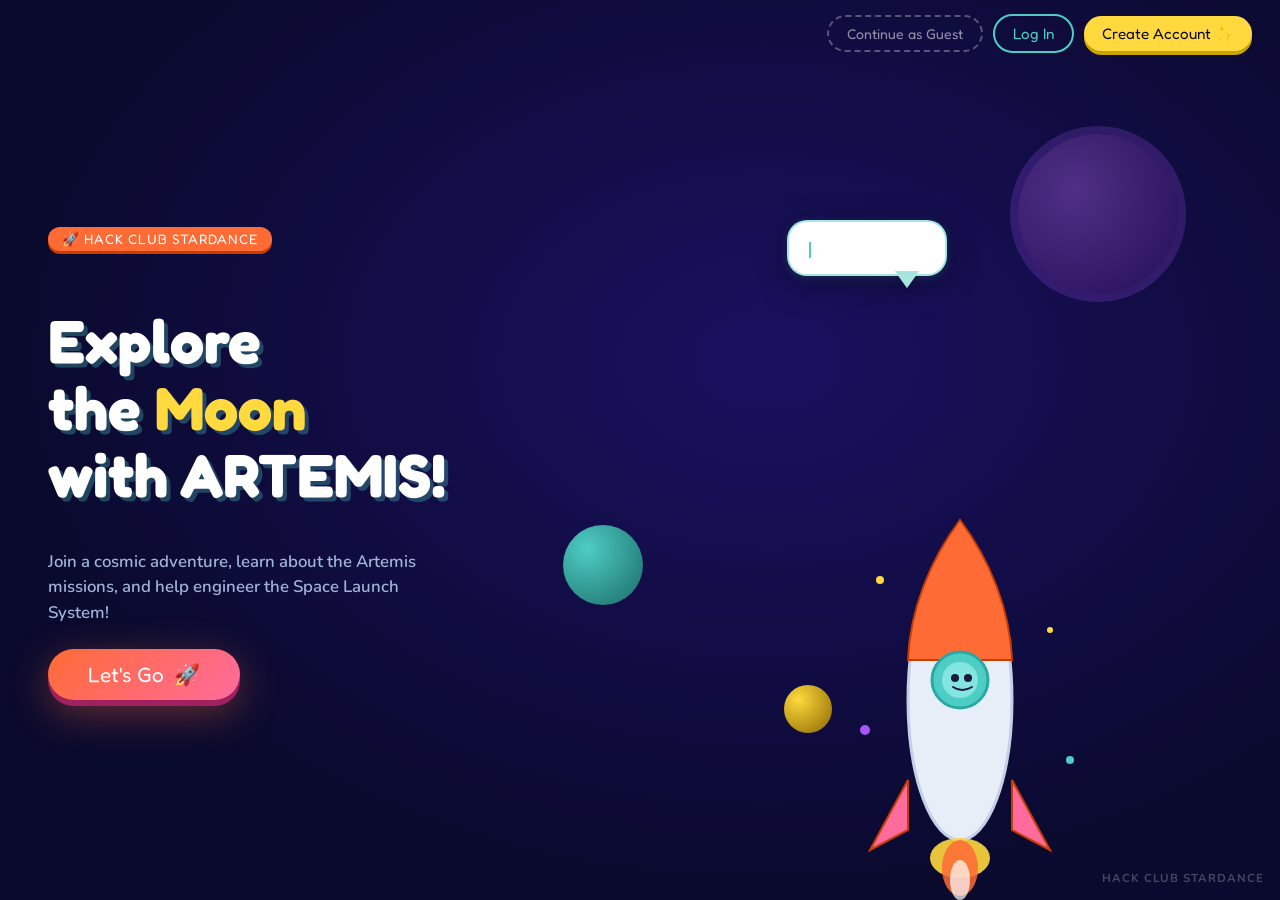
==== commit 68e007cf: "Rename proj.html to index.html" ====
--- a/index.html
+++ b/index.html
@@ -1,223 +1,1624 @@
 <!DOCTYPE html>
 <html lang="en">
-  <head>
-    <meta charset="UTF-8" />
-    <meta name="viewport" content="width=device-width, initial-scale=1.0" />
-    <title>Stardance – Hack Club</title>
-    <link href="https://fonts.googleapis.com/css2?family=Fredoka+One&family=Nunito:wght@400;600;700;800;900&display=swap" rel="stylesheet"/>
-    <link rel="stylesheet" href="styles.css" />
-  </head>
-  <body>
-    <canvas id="stars-canvas"></canvas>
-
-    <!-- ═══════ PAGE 1: HOME ═══════ -->
-    <div class="page active" id="page-home">
-      <nav class="nav" id="main-nav">
-        <button class="nav-btn guest" onclick="continueAsGuest()">Continue as Guest</button>
-        <button class="nav-btn login" onclick="openModal('login')">Log In</button>
-        <button class="nav-btn signup" onclick="openModal('signup')">Create Account ✨</button>
-      </nav>
-
-      <div class="home-content">
-        <div class="planet p1"></div>
-        <div class="planet p2"></div>
-        <div class="planet p3"></div>
-
-        <div class="home-text">
-          <div class="hackclub-badge">🚀 HACK CLUB STARDANCE</div>
-          <h1 class="home-title">
-            Explore<br />the <span>Moon</span><br />with ARTEMIS!
-          </h1>
-          <p class="home-subtitle">
-            Join a cosmic adventure, learn about the Artemis missions, and help
-            engineer the Space Launch System!
-          </p>
-          <button class="letsgo-btn" onclick="goToPage('page-astro')">
-            Let's Go &nbsp;🚀
-          </button>
-        </div>
-
-        <!-- Rocket illustration + speech bubble -->
-        <div class="home-illustration">
-          <!-- Rocket speech bubble -->
-          <div class="rocket-bubble" id="rocket-bubble">
-            <span id="rocket-bubble-text"></span>
-            <span class="rocket-bubble-cursor"></span>
-            <!-- Bubble tail pointing down-left toward rocket -->
-            <div class="rocket-bubble-tail"></div>
-          </div>
-
-          <svg class="rocket-svg" viewBox="0 0 300 420" fill="none" xmlns="http://www.w3.org/2000/svg">
-            <ellipse cx="150" cy="220" rx="52" ry="140" fill="#E8EEF8" stroke="#C4D0E8" stroke-width="3"/>
-            <path d="M150 40 C120 80 100 130 98 180 L202 180 C200 130 180 80 150 40Z" fill="#FF6B35" stroke="#c93e00" stroke-width="2"/>
-            <circle cx="150" cy="200" r="28" fill="#4ECDC4" stroke="#2aa8a3" stroke-width="3"/>
-            <circle cx="150" cy="200" r="18" fill="#a8f4f0" opacity="0.6"/>
-            <circle cx="145" cy="198" r="4" fill="#1a1a3e"/>
-            <circle cx="158" cy="198" r="4" fill="#1a1a3e"/>
-            <path d="M143 207 Q152 213 162 207" stroke="#1a1a3e" stroke-width="2" stroke-linecap="round" fill="none"/>
-            <path d="M98 300 L60 370 L98 350Z" fill="#FF6B9D" stroke="#c93e00" stroke-width="2"/>
-            <path d="M202 300 L240 370 L202 350Z" fill="#FF6B9D" stroke="#c93e00" stroke-width="2"/>
-            <ellipse cx="150" cy="378" rx="30" ry="20" fill="#FFD93D" opacity="0.9"/>
-            <ellipse cx="150" cy="388" rx="18" ry="28" fill="#FF6B35" opacity="0.85"/>
-            <ellipse cx="150" cy="400" rx="10" ry="20" fill="white" opacity="0.7"/>
-            <circle cx="70" cy="100" r="4" fill="#FFD93D"/>
-            <circle cx="240" cy="150" r="3" fill="#FFD93D"/>
-            <circle cx="55" cy="250" r="5" fill="#A855F7"/>
-            <circle cx="260" cy="280" r="4" fill="#4ECDC4"/>
-          </svg>
-
-          <!-- Scroll hint arrow -->
-          <div class="scroll-hint" id="scroll-hint">
-            <span>scroll down</span>
-            <div class="scroll-arrow">
-              <span></span><span></span><span></span>
-            </div>
-          </div>
+<head>
+  <meta charset="UTF-8" />
+  <meta name="viewport" content="width=device-width, initial-scale=1.0" />
+  <title>Stardance – Hack Club</title>
+  <link href="https://fonts.googleapis.com/css2?family=Fredoka+One&family=Nunito:wght@400;600;700;800;900&display=swap" rel="stylesheet"/>
+  <style>
+:root {
+  --space-dark: #0a0a2e;
+  --space-mid: #0d1b4b;
+  --star-yellow: #ffd93d;
+  --rocket-orange: #ff6b35;
+  --planet-teal: #4ecdc4;
+  --planet-pink: #ff6b9d;
+  --nebula-purple: #a855f7;
+  --white: #ffffff;
+}
+*, *::before, *::after { box-sizing: border-box; }
+html, body {
+  width: 100%; height: 100%;
+  font-family: "Nunito", sans-serif;
+  overflow: hidden;
+  background: var(--space-dark);
+  margin: 0; padding: 0;
+}
+#stars-canvas {
+  position: fixed; inset: 0;
+  z-index: 0; pointer-events: none;
+}
+.page {
+  position: fixed; inset: 0;
+  display: flex; flex-direction: column;
+  opacity: 0; pointer-events: none;
+  transition: opacity 0.5s ease, transform 0.5s ease;
+  transform: translateY(30px);
+  z-index: 1;
+  overflow: hidden;
+}
+.page.active {
+  opacity: 1; pointer-events: all;
+  transform: translateY(0);
+}
+.page.exit-up {
+  opacity: 0; transform: translateY(-40px);
+}
+#page-dashboard { overflow-y: auto; }
+
+/* KEY FIX: make sls-intro page scrollable */
+#page-sls-intro { overflow-y: auto; }
+
+/* KEY FIX: make home page scrollable so button is always reachable */
+#page-home { overflow-y: auto; overflow-x: hidden; }
+
+.planet { position: absolute; border-radius: 50%; pointer-events: none; }
+
+/* PAGE 1 */
+#page-home {
+  background: radial-gradient(ellipse at 60% 40%, #1a1060 0%, #0a0a2e 70%);
+}
+.nav {
+  display: flex; justify-content: flex-end;
+  align-items: center; gap: 10px;
+  padding: 14px 28px; z-index: 10; position: relative;
+  flex-shrink: 0;
+}
+.nav-btn {
+  font-family: "Fredoka One", cursive;
+  font-size: 0.95rem; border: none; cursor: pointer;
+  padding: 8px 18px; border-radius: 50px;
+  transition: transform 0.15s, box-shadow 0.15s;
+}
+.nav-btn:hover { transform: scale(1.07); }
+.nav-btn.guest {
+  background: transparent;
+  border: 2px dashed rgba(255,255,255,0.3);
+  color: rgba(255,255,255,0.55); font-size: 0.88rem;
+}
+.nav-btn.guest:hover { border-color: rgba(255,255,255,0.6); color: rgba(255,255,255,0.85); }
+.nav-btn.login {
+  background: transparent;
+  border: 2.5px solid var(--planet-teal);
+  color: var(--planet-teal);
+}
+.nav-btn.signup {
+  background: var(--star-yellow);
+  color: var(--space-dark);
+  box-shadow: 0 4px 0 #c9a500;
+}
+.nav-btn.signup:hover { box-shadow: 0 2px 0 #c9a500; transform: scale(1.07) translateY(2px); }
+.user-chip {
+  display: flex; align-items: center; gap: 8px;
+  background: rgba(255,255,255,0.07);
+  border: 2px solid rgba(78,205,196,0.35);
+  border-radius: 50px; padding: 5px 12px 5px 6px;
+  animation: fadeIn 0.4s ease;
+}
+.user-avatar {
+  width: 30px; height: 30px; border-radius: 50%;
+  background: linear-gradient(135deg, var(--planet-teal), var(--nebula-purple));
+  display: flex; align-items: center; justify-content: center;
+  font-family: "Fredoka One", cursive; font-size: 0.95rem; color: white;
+}
+.user-name { font-family: "Fredoka One", cursive; font-size: 0.95rem; color: var(--star-yellow); }
+.logout-btn {
+  font-family: "Fredoka One", cursive; font-size: 0.8rem;
+  background: transparent; border: 1.5px solid rgba(255,107,157,0.5);
+  color: var(--planet-pink); padding: 4px 12px; border-radius: 50px;
+  cursor: pointer; transition: all 0.15s;
+}
+.logout-btn:hover { background: rgba(255,107,157,0.15); border-color: var(--planet-pink); }
+.guest-chip {
+  display: flex; align-items: center; gap: 8px;
+  background: rgba(255,255,255,0.05);
+  border: 2px dashed rgba(255,255,255,0.25);
+  border-radius: 50px; padding: 5px 14px 5px 10px;
+  animation: fadeIn 0.4s ease;
+}
+.guest-icon {
+  width: 30px; height: 30px; border-radius: 50%;
+  background: rgba(255,255,255,0.1);
+  display: flex; align-items: center; justify-content: center; font-size: 1rem;
+}
+.guest-label { font-family: "Fredoka One", cursive; font-size: 0.9rem; color: rgba(255,255,255,0.6); }
+.join-btn {
+  font-family: "Fredoka One", cursive; font-size: 0.8rem;
+  background: var(--star-yellow); color: var(--space-dark);
+  border: none; padding: 5px 13px; border-radius: 50px;
+  cursor: pointer; transition: all 0.15s; box-shadow: 0 2px 0 #c9a500;
+}
+.join-btn:hover { transform: scale(1.05); }
+.home-content {
+  flex: 1; display: flex; align-items: center;
+  padding: 20px 48px 60px; position: relative; overflow: visible;
+  min-height: 520px;
+}
+.home-text { z-index: 5; max-width: 500px; }
+.hackclub-badge {
+  display: inline-block; background: var(--rocket-orange);
+  color: white; font-family: "Fredoka One", cursive;
+  font-size: 0.85rem; padding: 4px 14px; border-radius: 50px;
+  margin-bottom: 10px; box-shadow: 0 3px 0 #c93e00; letter-spacing: 1px;
+}
+.home-title {
+  font-family: "Fredoka One", cursive;
+  font-size: clamp(1.9rem, 5vw, 3.8rem);
+  color: var(--white); line-height: 1.1; padding-top: 0.1em;
+  text-shadow: 4px 4px 0px rgba(78,205,196,0.3);
+}
+.home-title span { color: var(--star-yellow); display: inline-block; animation: floatAnim 3s ease-in-out infinite; }
+.home-subtitle {
+  font-size: 1.05rem; color: #a0b4d8; margin: 10px 0 24px;
+  font-weight: 600; line-height: 1.5; max-width: 380px;
+}
+.letsgo-btn {
+  font-family: "Fredoka One", cursive; font-size: 1.3rem;
+  background: linear-gradient(135deg, var(--rocket-orange), var(--planet-pink));
+  color: white; border: none; cursor: pointer;
+  padding: 13px 40px; border-radius: 60px;
+  box-shadow: 0 6px 0 #a02060, 0 12px 40px rgba(255,107,53,0.4);
+  transition: transform 0.15s, box-shadow 0.15s;
+  display: inline-flex; align-items: center; gap: 8px;
+  position: relative; overflow: hidden;
+}
+.letsgo-btn::after {
+  content: ""; position: absolute; inset: 0;
+  background: white; opacity: 0; transition: opacity 0.2s; border-radius: inherit;
+}
+.letsgo-btn:hover::after { opacity: 0.08; }
+.letsgo-btn:hover { transform: scale(1.05) translateY(-2px); box-shadow: 0 8px 0 #a02060, 0 20px 50px rgba(255,107,53,0.5); }
+.letsgo-btn:active { transform: scale(1.02) translateY(2px); box-shadow: 0 4px 0 #a02060; }
+.home-illustration {
+  position: absolute; right: 0; bottom: 0;
+  width: 50%; height: calc(100% - 60px);
+  display: flex; align-items: flex-end; justify-content: center;
+  pointer-events: none;
+}
+.rocket-svg { width: 300px; animation: rocketFloat 4s ease-in-out infinite; position: relative; z-index: 2; }
+.rocket-bubble {
+  position: absolute; top: 12%; right: 52%;
+  background: white; color: #1a1a3e;
+  font-family: "Fredoka One", cursive; font-size: 1rem;
+  line-height: 1.5; padding: 14px 18px; border-radius: 20px;
+  box-shadow: 0 8px 32px rgba(0,0,0,0.35), 0 2px 8px rgba(78,205,196,0.2);
+  border: 2.5px solid rgba(78,205,196,0.5);
+  max-width: 220px; min-width: 160px; z-index: 10;
+  opacity: 0; transform: scale(0.7) translateY(10px);
+  transition: opacity 0.4s ease, transform 0.4s cubic-bezier(0.34,1.56,0.64,1);
+  pointer-events: none;
+}
+.rocket-bubble.visible { opacity: 1; transform: scale(1) translateY(0); }
+.rocket-bubble.floating { animation: bubbleFloat 4s ease-in-out infinite; }
+.rocket-bubble-tail {
+  position: absolute; bottom: -14px; right: 28px;
+  width: 0; height: 0;
+  border-left: 10px solid transparent; border-right: 10px solid transparent;
+  border-top: 14px solid white;
+  filter: drop-shadow(0 3px 2px rgba(0,0,0,0.1));
+}
+.rocket-bubble-tail::before {
+  content: ""; position: absolute; top: -17px; left: -12px;
+  width: 0; height: 0;
+  border-left: 12px solid transparent; border-right: 12px solid transparent;
+  border-top: 17px solid rgba(78,205,196,0.5); z-index: -1;
+}
+.rocket-bubble-cursor {
+  display: inline-block; width: 2px; height: 1em;
+  background: var(--planet-teal); margin-left: 2px;
+  animation: blink 0.75s step-end infinite; vertical-align: middle;
+}
+.scroll-hint {
+  position: absolute; bottom: 28px; left: 50%;
+  transform: translateX(-50%);
+  display: flex; flex-direction: column; align-items: center; gap: 6px;
+  font-family: "Fredoka One", cursive; font-size: 0.8rem;
+  color: rgba(255,255,255,0.4); letter-spacing: 1px;
+  opacity: 0; transition: opacity 0.6s ease; pointer-events: none; z-index: 5;
+}
+.scroll-hint.visible { opacity: 1; }
+.scroll-arrow { display: flex; flex-direction: column; align-items: center; gap: 2px; }
+.scroll-arrow span {
+  display: block; width: 12px; height: 12px;
+  border-right: 2.5px solid rgba(255,255,255,0.4);
+  border-bottom: 2.5px solid rgba(255,255,255,0.4);
+  transform: rotate(45deg); animation: scrollBounce 1.4s ease-in-out infinite;
+}
+.scroll-arrow span:nth-child(2) { animation-delay: 0.15s; opacity: 0.7; }
+.scroll-arrow span:nth-child(3) { animation-delay: 0.3s; opacity: 0.4; }
+.p1 { width: 160px; height: 160px; background: radial-gradient(circle at 35% 35%, #6b3fa0, #2d1060); top: 8%; right: 8%; opacity: 0.7; }
+.p1::after { content: ""; position: absolute; inset: -8px; border-radius: 50%; border: 8px solid rgba(168,85,247,0.3); }
+.p2 { width: 80px; height: 80px; background: radial-gradient(circle at 30% 30%, #4ecdc4, #1a6b66); top: 55%; left: 44%; }
+.p3 { width: 48px; height: 48px; background: radial-gradient(circle at 30% 30%, var(--star-yellow), #8a6800); bottom: 20%; right: 35%; }
+
+/* PAGE 2 */
+#page-astro { background: radial-gradient(ellipse at 50% 60%, #0e1a4e 0%, #060618 80%); }
+.astro-scene {
+  flex: 1; display: flex; align-items: center; justify-content: center;
+  padding: 12px 32px; gap: 32px; position: relative; overflow: hidden;
+}
+.astronaut-wrap {
+  flex-shrink: 0; position: relative;
+  display: flex; flex-direction: column; align-items: center;
+}
+.astronaut-svg {
+  width: 170px; animation: astroFloat 3.5s ease-in-out infinite;
+  filter: drop-shadow(0 10px 30px rgba(78,205,196,0.3));
+  transition: filter 0.3s;
+}
+.astronaut-svg.talking {
+  filter: drop-shadow(0 10px 30px rgba(78,205,196,0.3)) drop-shadow(0 0 18px rgba(78,205,196,0.7));
+  animation: astroFloat 3.5s ease-in-out infinite, talkBounce 0.4s ease-in-out infinite;
+}
+.voice-controls { display: flex; align-items: center; gap: 8px; margin-top: 8px; }
+.voice-btn {
+  font-family: "Fredoka One", cursive; font-size: 0.8rem;
+  border: 2px solid rgba(78,205,196,0.5); background: transparent;
+  color: var(--planet-teal); padding: 5px 13px; border-radius: 50px;
+  cursor: pointer; transition: all 0.2s;
+}
+.voice-btn:hover, .voice-btn.speaking { background: rgba(78,205,196,0.15); border-color: var(--planet-teal); }
+.voice-btn.speaking { animation: voicePulse 1s ease-in-out infinite; }
+.replay-btn {
+  font-family: "Fredoka One", cursive; font-size: 0.8rem;
+  border: 2px solid rgba(255,255,255,0.2); background: transparent;
+  color: rgba(255,255,255,0.5); padding: 5px 12px; border-radius: 50px;
+  cursor: pointer; transition: all 0.2s;
+}
+.replay-btn:hover { border-color: rgba(255,255,255,0.5); color: white; }
+.sound-wave {
+  display: flex; align-items: center; gap: 3px; height: 20px;
+  margin-top: 6px; opacity: 0; transition: opacity 0.3s;
+}
+.sound-wave.active { opacity: 1; }
+.wave-bar { width: 4px; border-radius: 2px; background: var(--planet-teal); animation: waveAnim 0.8s ease-in-out infinite; }
+.wave-bar:nth-child(1) { height: 8px; animation-delay: 0s; }
+.wave-bar:nth-child(2) { height: 16px; animation-delay: 0.1s; }
+.wave-bar:nth-child(3) { height: 22px; animation-delay: 0.2s; }
+.wave-bar:nth-child(4) { height: 14px; animation-delay: 0.3s; }
+.wave-bar:nth-child(5) { height: 10px; animation-delay: 0.4s; }
+.wave-bar:nth-child(6) { height: 18px; animation-delay: 0.15s; }
+.wave-bar:nth-child(7) { height: 8px; animation-delay: 0.35s; }
+.speech-bubble-outer { flex: 1; max-width: 560px; position: relative; }
+.speech-bubble {
+  background: rgba(255,255,255,0.95); border-radius: 24px;
+  padding: 22px 28px;
+  box-shadow: 0 8px 40px rgba(0,0,0,0.5), inset 0 1px 0 rgba(255,255,255,0.9);
+  border: 3px solid rgba(78,205,196,0.4);
+  min-height: 240px; display: flex; flex-direction: column; position: relative;
+}
+.speech-bubble::before {
+  content: ""; position: absolute; left: -22px; top: 50%;
+  transform: translateY(-50%);
+  width: 0; height: 0;
+  border-top: 15px solid transparent; border-bottom: 15px solid transparent;
+  border-right: 22px solid rgba(255,255,255,0.95);
+}
+.bubble-name {
+  font-family: "Fredoka One", cursive; font-size: 0.95rem;
+  color: var(--planet-teal); margin-bottom: 8px; letter-spacing: 0.5px;
+  display: flex; align-items: center; justify-content: space-between;
+}
+.bubble-text {
+  font-size: 1rem; color: #1a1a3e; line-height: 1.6;
+  font-weight: 600; flex: 1; min-height: 140px;
+}
+.bubble-text .highlight { color: var(--rocket-orange); font-weight: 800; }
+.bubble-dot { width: 7px; height: 7px; border-radius: 50%; background: #d0d8f0; transition: background 0.3s; }
+.bubble-dot.active { background: var(--planet-teal); }
+.swipe-area {
+  padding: 0 0 20px; display: flex;
+  justify-content: center; align-items: center; gap: 12px;
+  z-index: 10; position: relative; flex-shrink: 0;
+}
+.swipe-btn {
+  font-family: "Fredoka One", cursive; font-size: 1rem;
+  background: var(--planet-teal); color: var(--space-dark);
+  border: none; cursor: pointer; padding: 11px 30px; border-radius: 50px;
+  box-shadow: 0 5px 0 #1a8a85, 0 8px 24px rgba(78,205,196,0.3);
+  transition: transform 0.15s, box-shadow 0.15s;
+  display: flex; align-items: center; gap: 8px;
+}
+.swipe-btn:hover { transform: scale(1.05) translateY(-2px); box-shadow: 0 7px 0 #1a8a85, 0 12px 30px rgba(78,205,196,0.4); }
+.swipe-btn:active { transform: scale(1.02) translateY(2px); box-shadow: 0 3px 0 #1a8a85; }
+.swipe-btn-prev {
+  background: transparent; border: 2.5px solid rgba(255,255,255,0.3);
+  color: rgba(255,255,255,0.6); box-shadow: none;
+  font-family: "Fredoka One", cursive; font-size: 0.95rem;
+  padding: 10px 20px; border-radius: 50px; cursor: pointer; transition: all 0.15s;
+}
+.swipe-btn-prev:hover { border-color: rgba(255,255,255,0.6); color: white; }
+.moon-deco { position: absolute; right: -40px; top: 10%; width: 180px; height: 180px; border-radius: 50%; background: radial-gradient(circle at 35% 35%, #fffbe0, #c8a800); opacity: 0.12; }
+.mars-deco { position: absolute; left: 2%; bottom: 10%; width: 85px; height: 85px; border-radius: 50%; background: radial-gradient(circle at 35% 35%, #ff8a5b, #8b2500); opacity: 0.25; }
+
+/* PAGE 3 */
+#page-mission { background: radial-gradient(ellipse at 30% 70%, #0e2a4a 0%, #060618 70%); }
+.mission-top { padding: 18px 36px 0; z-index: 5; position: relative; flex-shrink: 0; }
+.mission-label { font-family: "Fredoka One", cursive; font-size: clamp(1.4rem, 3vw, 2.2rem); color: var(--white); text-shadow: 2px 2px 0 rgba(255,107,53,0.4); }
+.mission-label span { color: var(--star-yellow); }
+.mission-scene {
+  flex: 1; display: flex; align-items: center;
+  justify-content: space-between; padding: 8px 48px 16px;
+  position: relative; overflow: hidden;
+}
+.mission-astro-wrap { position: relative; display: flex; flex-direction: column; align-items: center; z-index: 5; }
+.mission-astronaut-svg { width: 190px; animation: astroFloat 4s ease-in-out infinite; }
+.astro-shadow { width: 110px; height: 16px; border-radius: 50%; background: rgba(0,0,0,0.4); animation: shadowPulse 4s ease-in-out infinite; margin-top: -10px; }
+.sls-panel { z-index: 5; display: flex; flex-direction: column; align-items: flex-end; gap: 12px; }
+.sls-label { font-family: "Fredoka One", cursive; font-size: 0.95rem; color: #a0b4d8; letter-spacing: 0.5px; text-align: right; }
+.sls-btn {
+  font-family: "Fredoka One", cursive; font-size: 1.25rem;
+  background: linear-gradient(135deg, #ffd93d, #ff6b35); color: var(--space-dark);
+  border: none; cursor: pointer; padding: 16px 34px; border-radius: 20px;
+  box-shadow: 0 6px 0 #8a3e00, 0 12px 40px rgba(255,107,53,0.35);
+  transition: transform 0.15s, box-shadow 0.15s;
+  display: flex; align-items: center; gap: 10px;
+  position: relative; overflow: hidden; white-space: nowrap;
+}
+.sls-btn::before {
+  content: ""; position: absolute; top: -50%; left: -60%;
+  width: 60%; height: 200%; background: rgba(255,255,255,0.25);
+  transform: skewX(-20deg); animation: shine 3s 1s infinite;
+}
+.sls-btn:hover { transform: scale(1.06) translateY(-3px); box-shadow: 0 9px 0 #8a3e00, 0 18px 50px rgba(255,107,53,0.5); }
+.sls-btn:active { transform: scale(1.02) translateY(3px); box-shadow: 0 3px 0 #8a3e00; }
+.ground-strip { position: absolute; bottom: 0; left: 0; right: 0; height: 5px; background: linear-gradient(90deg, transparent, var(--planet-teal), var(--nebula-purple), transparent); opacity: 0.5; }
+.crater1 { position: absolute; bottom: 8%; left: 28%; width: 80px; height: 25px; border-radius: 50%; border: 3px solid rgba(255,255,255,0.08); }
+.crater2 { position: absolute; bottom: 14%; left: 52%; width: 50px; height: 16px; border-radius: 50%; border: 2px solid rgba(255,255,255,0.05); }
+.small-planet-m { position: absolute; top: 8%; right: 12%; width: 60px; height: 60px; border-radius: 50%; background: radial-gradient(circle at 35% 35%, #ff6b9d, #5a0030); opacity: 0.5; }
+.ring-m { position: absolute; top: 8%; right: 10%; width: 90px; height: 28px; border-radius: 50%; border: 4px solid rgba(255,107,157,0.35); transform: rotate(-20deg); }
+.back-btn {
+  position: absolute; bottom: 20px; left: 36px;
+  font-family: "Fredoka One", cursive; font-size: 0.9rem;
+  background: transparent; border: 2px solid rgba(255,255,255,0.2);
+  color: rgba(255,255,255,0.5); cursor: pointer;
+  padding: 8px 18px; border-radius: 50px; transition: all 0.2s; z-index: 10;
+}
+.back-btn:hover { border-color: rgba(255,255,255,0.5); color: white; }
+
+.auth-gate-overlay {
+  position: fixed;
+  inset: 0;
+  z-index: 150;
+  background: rgba(5,5,25,0.9);
+  backdrop-filter: blur(10px);
+  display: flex;      
+  align-items: center;
+  justify-content: center;
+  opacity: 0;
+  pointer-events: none;
+  transition: opacity 0.3s;
+}
+
+.auth-gate-overlay.open {
+  opacity: 1;
+  pointer-events: all;
+}
+.auth-gate-box{
+  background: linear-gradient(135deg, #0d1b4b, #1a0a4e);
+  border-radius: 28px;
+  padding: 40px 36px 32px;
+  width: 420px;
+  max-width: 92vw;
+  border: 2px solid rgba(78,205,196,0.3);
+  box-shadow: 0 20px 80px rgba(0,0,0,0.7);
+  transform: scale(0.9) translateY(20px);
+  transition: transform 0.3s;
+  text-align: center;
+}
+.auth-gate-overlay.open .auth-gate-box{
+  transform: scale(1) translateY(0);
+}
+.auth-gate-icon {
+  font-size: 3rem;
+  margin-bottom: 12px;
+}
+.auth-gate-title {
+  font-family: "Fredoka One", cursive;
+  font-size: 1.9rem;
+  color:  var(--star-yellow);
+  margin-bottom: 8px;
+}
+.auth-gate-sub {
+  color: #a0b4d8;
+  font-size: 0.95rem;
+  font-weight: 600;
+  margin-bottom: 28px;
+  line-height: 1.5;
+}
+.auth-gate-btns {
+  display: flex;
+  flex-direction: column;
+  gap: 10px;
+}
+.auth-gate-btn-primary {
+  font-family:  "Fredoka One", cursive;
+  font-size: 1.1rem;
+  background: var(--planet-teal);
+  color: var(--space-dark);
+  border: none;
+  cursor: pointer;
+  padding: 13px;
+  border-radius: 14px;
+  box-shadow: 0 4px 0 #1a8a85;
+  transition: transform 0.15s, box-shadow 0.15s;
+}
+.auth-gate-btn-primary:hover {
+  transform: translateY(-2px);
+  box-shadow: 0 6px 0 #1a8a85;
+}
+.auth-gate-btn-secondary {
+  font-family: "Fredoka One", cursive;
+  font-size: 1rem;
+  background: var(--star-yellow);
+  color: var(--space-dark);
+  border: none;
+  padding: 12px;
+  border-radius: 14px;
+  box-shadow: 0 4px 0 #c9a500;
+  transition: transform 0.15s, box-shadow 0.15s;
+}
+.auth-gate-btn-secondary:hover{
+  transform: translate(-2px);
+  box-shadow: 0 6px 0 #1a8a85;
+}
+.auth-gate-btn-ghost {
+  font-family: "Fredoka One", cursive;
+  font-size: 0.9rem;
+  background: transparent;
+  color: rgba(255,255,255,0.45);
+  border: 1px solid rgba(255,255,255,0.15);
+  cursor: pointer;
+  padding: 10px;
+  border-radius: 14px;
+  transition: all 0.15s;
+}
+.auth-gate-btn-ghost:hover{
+  border-color: rgba(255,255,255,0.4);
+  color: rgba(255,255,255,0.8);
+}
+.modal-overlay{
+  position: fixed;
+  inset: 0;
+  z-index: 200;
+  background: rgba(5,5,25,0.85);
+  backdrop-filter: blur(8px);
+  display: flex;
+  align-items: center;
+  justify-content: center;
+  opacity: 0;
+  pointer-events: none;
+  transition: opacity 0.3s;
+}
+.modal-overlay.open {
+  opacity: 1;
+  pointer-events: all;
+}
+.modal-box{
+  background: linear-gradient(135deg, #0d1b4b, #1a0a4e);
+  border-radius: 24px;
+  padding: 36px 36px 28px;
+  width: 400px;
+  max-width: 92vw;
+  border: 2px solid rgba(78,205,196,0.3);
+  box-shadow: 0 20px 80px rgba(0,0,0,0.7);
+  transform: scale(0.9) translateY(20px);
+  transition: transform 0.3s;
+  position: relative;
+}
+.modal-overlay.open .modal-box {
+  transform: scale(1) translateY(0);
+}
+.modal-title{
+  font-family: "Fredoka One", cursive;
+  font-size: 1.8rem;
+  color: var(--star-yellow);
+  margin-bottom: 18px;
+}
+.modal-input{
+  width: 100%;
+  padding: 12px 16px;
+  border-radius: 12px;
+  border: 2px solid rgba(78,205,196,0.3);
+  background: rgba(255,255,255,0.07);
+  color: white;
+  font-family: "Nunito", sans-serif;
+  font-size: 1rem;
+  font-weight: 600;
+  margin-bottom: 12px;
+  outline: none;
+  transition: border-color 0.2s;
+}
+.modal-input::placeholder{
+  color: rgba(255,255,255,0.35);
+}
+.modal-input:focus{
+  border-color: var(--planet-teal);
+}
+.modal-submit{
+  width: 100%;
+  padding: 13px;
+  font-family: "Fredoka One", cursive;
+  font-family: 1.1rem;
+  background: var(--planet-teal);
+  color: var(--space-dark);
+  border: none;
+  border-radius: 12px;
+  cursor: pointer;
+  box-shadow: 0 4px 0 #1a8a85;
+  transition: transform 0.15s, box-shadow 0.15s;
+  margin-top: 4px;
+}
+.modal-submit:hover{
+  transform: translateY(-2px);
+  box-shadow: 0 6px 0 #1a8a85;
+}
+.modal-close{
+  position: absolute;
+  top: 14px;
+  right: 16px;
+  background: rgba(255,255,255,0.1);
+  border: none;
+  color: white;
+  font-size: 1.1rem;
+  cursor: pointer;
+  width: 32px;
+  height: 32px;
+  border-radius: 50%;
+  display: flex;
+  align-items: center;
+  justify-content: center;
+  transition: background 0.2s;
+}
+.modal-close:hover{
+  background: rgba(255,255,255,0.2);
+}
+.modal-switch{
+  text-align: center;
+  margin-top: 14px;
+  color: rgba(255,255,255,0.5);
+  font-size: 0.88rem;
+}
+.modal-switch a{
+  color: rgba(255,255,255,0.55);
+  cursor: pointer;
+  text-decoration: underline;
+  text-underline-offset: 3px;
+}
+.modal-guest-link a:hover{
+  color: rgba(255,255,255,0.85);
+}
+.modal-error{
+  background: rgba(255,107,157,0.15);
+  border: 1.5px solid rgba(255,107,157,0.5);
+  color:  #ff9ec4;
+  font-size: 0.88rem;
+  font-weight: 700;
+  border-radius: 10px;
+  padding: 8px 12px;
+  margin-bottom: 10px;
+  display: none;
+}
+
+/* TOAST */
+.toast {
+  position: fixed; bottom: 50px; left: 50%;
+  transform: translateX(-50%) translateY(20px);
+  background: linear-gradient(135deg, #0d1b4b, #1a0a4e);
+  border: 2px solid rgba(78,205,196,0.4); color: var(--star-yellow);
+  font-family: "Fredoka One", cursive; font-size: 1rem;
+  padding: 12px 24px; border-radius: 50px;
+  box-shadow: 0 8px 32px rgba(0,0,0,0.5);
+  opacity: 0; transition: all 0.4s ease; z-index: 300; white-space: nowrap;
+}
+.toast.toast-show { opacity: 1; transform: translateX(-50%) translateY(0); }
+
+/* PAGE 4 – SLS INTRO — SCROLLABLE */
+#page-sls-intro {
+  background: radial-gradient(ellipse at 40% 30%, #0e1a4e 0%, #060618 80%);
+  overflow-y: auto;
+  overflow-x: hidden;
+}
+.sls-intro-bg { position: absolute; inset: 0; pointer-events: none; z-index: 0; }
+.sls-star-ring { position: absolute; border-radius: 50%; border: 2px solid rgba(78,205,196,0.08); }
+.sls-star-ring.r1 { width: 500px; height: 500px; top: -120px; right: -120px; }
+.sls-star-ring.r2 { width: 300px; height: 300px; bottom: -80px; left: -80px; border-color: rgba(255,107,157,0.08); }
+
+/* KEY FIX: use min-height instead of fixed flex centering so it grows to fit content */
+.sls-intro-content {
+  min-height: 100%;
+  display: flex; flex-direction: column;
+  align-items: center; justify-content: center;
+  padding: 40px 24px 100px;
+  z-index: 2; position: relative;
+  text-align: center; gap: 6px;
+}
+.sls-intro-badge {
+  display: inline-block; background: rgba(78,205,196,0.15);
+  border: 1.5px solid rgba(78,205,196,0.4); color: var(--planet-teal);
+  font-family: "Fredoka One", cursive; font-size: 0.8rem;
+  padding: 4px 16px; border-radius: 50px; letter-spacing: 1.5px; margin-bottom: 4px;
+}
+.sls-intro-title { font-family: "Fredoka One", cursive; font-size: clamp(1.8rem,4.5vw,3rem); color: var(--white); line-height: 1.15; text-shadow: 3px 3px 0 rgba(78,205,196,0.2); }
+.sls-intro-title span { color: var(--star-yellow); }
+.sls-intro-sub { font-size: 1rem; color: #a0b4d8; font-weight: 600; margin: 4px 0 20px; }
+
+.astronaut-picker{
+  display: flex;
+  gap: 24px;
+  justify-content: center;
+  flex-wrap: wrap;
+  margin-bottom: 24px;
+}
+.picker-card{
+  position: relative;
+  cursor: pointer;
+  background: rgba(255,255,255,0.04);
+  border: 2.5px solid rgba(255,255,255,0.1);
+  border-radius: 24px;
+  padding: 22px 28px 18px;
+  display: flex;
+  flex-direction: column;
+  align-items: center;
+  gap: 4px;
+  transition: transform 0.22s cubic-bezier(0.34,1.56,0.64,1),border-color 0.22s, box-shadow 0.22s;
+  min-width: 170px;
+  overflow: hidden;
+}
+.picker-card:hover{
+  transform: translate(-6px) scale(1.03);
+  border-color: rgba(255,255,255,0.25);
+}
+.picker-card.selected-female{
+  border-color: var(--planet-pink);
+  box-shadow: 0 0 0 3px rgba(255,107,157,0.2), 0 16px 48px rgba(255,107,157,0.25);
+}
+.picker-card.selected-male{
+  border-color: var(--planet-teal);
+  box-shadow:0 0 0 3px rgba(78,205,196,0.2), 0 16px 48px rgba(78,205,196,0.25);
+}
+.picker-glow{
+  position: absolute;
+  inset: 0;
+  border-radius: 22px;
+  opacity: 0;
+  transition: opacity 0.3s;
+}
+.female-glow{
+  background: radial-gradient(ellipse at 50% 20%, rgba(255,107,157,0.18), transparent 70%);
+}
+.male-glow{
+  background: radial-gradient(ellipse at 50% 20%, rgba(78,205,196,0.18), transparent 70%);
+}
+.picker-card.selected-female .female-glow, .picker-card.selected-male .male-glow{
+  opacity: 1;
+}
+.picker-svg{
+  width: 110px;
+  animation: astroFloat 3.5s ease-in-out infinite;
+}
+#pick-male .picker-svg {
+  animation-delay: -1.5s;
+}
+.picker-label {
+  font-family: "Fredoka One", cursive;
+  font-size: 0.95rem;
+  color: var(--star-yellow);
+}
+.picker-sub{
+  font-size: 0.78rem;
+  color: rgba(255,255,255,0.4);
+  font-weight: 700;
+}
+.picker-check{
+  position: absolute;
+  top: 12px;
+  right: 14px;
+  width: 26px;
+  height: 26px;
+  border-radius: 50%;
+  background: var(--planet-teal);
+  color: var(--space-dark);
+  font-size: 0.85rem;
+  font-weight: 900;
+  display: flex;
+  align-items: center;
+  justify-content: center;
+  opacity: 0;
+  transform: scale(0.4);
+  transition: opacity 0.25s, transform 0.3s cubic-bezier(0.34,1.56,0.64,1);
+}
+#pick-female.selected-female .picker-check{
+  opacity: 1;
+  transform: scale(1);
+  background: var(--planet-pink);
+}
+#pick-male.selected-male .picker-check{
+  opacity: 1;
+  transform: scale(1);
+  background: var(--planet-teal);
+}
+.sls-proceed-btn{
+  font-family: "Fredoka One", cursive;
+  font-size: 1.15rem;
+  background: linear-gradient(135deg, var(--planet-teal), var(--nebula-purple));
+  color: white;
+  border: none;
+  cursor: pointer;
+  padding: 14px 44px;
+  border-radius: 60px;
+  box-shadow: 0 6px 0 #1a3080, 0 12px 40px rgba(78,205,196,0.3);
+  transition: transform 0.15s, box-shadow 0.15s, opacity 0.2s;
+  opacity: 0.4;
+  pointer-events: none;
+  position: relative;
+  z-index: 2;
+}
+.sls-proceed-btn:not([disabled]) {
+  opacity: 1;
+  pointer-events: all;
+}
+.sls-proceed-btn:not([disabled]):hover{
+  transform: scale(1.05) translateY(-2px);
+  box-shadow: 0 8px 0 #1a3080, 0 20px 50px rgba(78,205,196,0.4);
+}
+.sls-proceed-btn:not([disabled]):active {
+  transform: scale(1.02) translateY(2px);
+  box-shadow: 0 4px 0 #1a3080;
+}
+/* PAGE 5 */
+#page-dashboard { background: radial-gradient(ellipse at 20% 20%, #0e1a4e 0%, #060618 75%); }
+.dashboard-header {
+  display: flex; align-items: center; justify-content: space-between;
+  padding: 18px 36px 0; z-index: 5; position: relative; flex-shrink: 0;
+}
+.dash-badge {
+  font-family: "Fredoka One", cursive; font-size: 0.78rem;
+  color: var(--planet-teal); letter-spacing: 1.5px;
+  background: rgba(78,205,196,0.1); border: 1.5px solid rgba(78,205,196,0.3);
+  padding: 3px 14px; border-radius: 50px; display: inline-block; margin-bottom: 4px;
+}
+.dash-title { font-family: "Fredoka One", cursive; font-size: clamp(1.5rem,3.5vw,2.4rem); color: var(--white); line-height: 1.1; }
+.dash-title span { color: var(--star-yellow); }
+.dash-astronaut-mini { width: 80px; flex-shrink: 0; }
+.dash-astronaut-mini svg { width: 80px; animation: astroFloat 3.5s ease-in-out infinite; }
+.dashboard-grid {
+  display: grid; grid-template-columns: 1fr 1fr;
+  gap: 14px; padding: 16px 28px 10px;
+  z-index: 5; position: relative; flex: 1;
+}
+.dash-card {
+  background: rgba(255,255,255,0.04);
+  border: 1.5px solid rgba(255,255,255,0.09);
+  border-radius: 20px; padding: 18px 20px;
+  transition: border-color 0.2s, transform 0.2s;
+  display: flex; flex-direction: column; gap: 8px;
+}
+.dash-card:hover{
+  border-color: rgba(78,205,196,0.2);
+  transform: translateY(-2px);
+}
+.dash-card-icon{
+  font-size: 1.4rem;
+}
+.dash-card-label{
+  font-family: "Fredoka One", cursive;
+  font-size: 0.8rem;
+  color: rgba(255,255,255,0.4);
+  letter-spacing: 1px;
+  text-transform: uppercase;
+}
+.rank-card{
+  grid-column: 1/-1;
+  flex-direction: row;
+  align-items: center;
+  gap: 18px;
+  flex-wrap: wrap;
+}
+.rank-card .dash-card-icon{
+  font-size: 2rem;
+}
+.rank-card > div:first-child{
+  flex-shrink: 0;
+}
+.dash-rank-badge{
+  font-family: "Fredoka One", cursive;
+  font-size: 1.6rem;
+  color: var(--star-yellow);
+  text-shadow: 2px 2px 0 rgba(255,217,61,0.3);
+  flex-shrink: 0;
+}
+.dash-xp-bar-wrap{
+  flex: 1;
+  min-width: 140px;
+}
+.dash-xp-label {
+  font-size: 0.78rem;
+  color: rgba(255,255,255,0.45);
+  font-weight: 700;
+  margin-bottom: 5px;
+}
+.dash-xp-label span{
+  color: var(--planet-teal);
+  font-size: 0.9rem;
+}
+.dash-xp-track{
+  height: 8px;
+  background: rgba(255,255,255,0.08);
+  border-radius: 8px;
+  overflow: hidden;
+}
+.dash-xp-fill{
+  height: 100%;
+  border-radius: 8px;
+  background: linear-gradient(90deg, var(--planet-teal), var(--nebula-purple));
+  transition: width 1.2s cubic-bezier(0.22,1,0.36,1);
+}
+.missions-list{
+  display: flex;
+  flex-direction: column;
+  gap: 6px;
+}
+.mission-item{
+  font-size: 0.82rem;
+  font-weight: 700;
+  padding: 5px 8px;
+  border-radius: 8px;
+}
+.mission-item.done {
+  color: #a8f4f0;
+  background: rgba(78,205,196,0.08);
+}
+.mission-item-locked{
+  color: rgba(255,255,255,0.25);
+}
+.tag-list{
+  display: flex;
+  flex-wrap: wrap;
+  gap: 7px;
+}
+.tag{
+  font-size: 0.78rem;
+  font-weight: 800;
+  padding: 4px 11px;
+  border-radius: 50px;
+}
+.strength-tag{
+  background: rgba(78,205,196,0.15);
+  color: var(--planet-teal);
+  border: 1px solid rgba(78,205,196,0.3);
+}
+.training-card{
+  grid-column: 1/-1;
+}
+.training-list{
+  display: flex;
+  flex-direction: column;
+  gap: 12px;
+  margin-top: 2px;
+}
+.training-item{
+  display: flex;
+  align-items: flex-start;
+  gap: 12px;
+}
+.training-dot{
+  width: 10px;
+  height: 10px;
+  border-radius: 50%;
+  flex-shrink: 0;
+  margin-top: 4px;
+  background:  var(--planet-teal);
+  box-shadow: 0 0 8px rgba(78,205,196,0.6);
+}
+.training-dot.dim{
+  background: rgba(255,255,255,0.15);
+  box-shadow: none;
+}
+/*start from here, In Shaa Allah*/
+.dash-proceed-btn {
+  font-family: "Fredoka One", cursive; font-size: 1.15rem;
+  background: linear-gradient(135deg, var(--rocket-orange), var(--planet-pink));
+  color: white; border: none; cursor: pointer;
+  padding: 14px 40px; border-radius: 60px;
+  box-shadow: 0 6px 0 #a02060, 0 12px 40px rgba(255,107,53,0.35);
+  transition: transform 0.15s, box-shadow 0.15s;
+}
+.dash-proceed-btn:hover { transform: scale(1.05) translateY(-2px); box-shadow: 0 8px 0 #a02060, 0 20px 50px rgba(255,107,53,0.5); }
+.dash-proceed-btn:active { transform: scale(1.02) translateY(2px); box-shadow: 0 4px 0 #a02060; }
+.hackclub-ribbon { position: fixed; bottom: 14px; right: 16px; z-index: 50; font-size: 0.72rem; color: rgba(255,255,255,0.25); font-weight: 700; letter-spacing: 1px; }
+.typing-cursor { display: inline-block; width: 2px; height: 1.1em; background: #1a1a3e; margin-left: 2px; animation: blink 0.8s step-end infinite; vertical-align: middle; }
+
+/* ANIMATIONS */
+@keyframes floatAnim { 0%,100%{transform:translateY(0)} 50%{transform:translateY(-10px)} }
+@keyframes astroFloat { 0%,100%{transform:translateY(0) rotate(-2deg)} 50%{transform:translateY(-18px) rotate(2deg)} }
+@keyframes talkBounce { 0%,100%{transform:translateY(0) rotate(-1deg)} 50%{transform:translateY(-6px) rotate(1deg)} }
+@keyframes rocketFloat { 0%,100%{transform:translateY(0) rotate(3deg)} 50%{transform:translateY(-24px) rotate(-1deg)} }
+@keyframes bubbleFloat { 0%,100%{transform:scale(1) translateY(0)} 50%{transform:scale(1) translateY(-24px)} }
+@keyframes shadowPulse { 0%,100%{transform:scaleX(1);opacity:0.4} 50%{transform:scaleX(0.75);opacity:0.2} }
+@keyframes shine { 0%{left:-60%} 30%,100%{left:120%} }
+@keyframes blink { 0%,100%{opacity:1} 50%{opacity:0} }
+@keyframes fadeIn { from{opacity:0;transform:translateY(-6px)} to{opacity:1;transform:translateY(0)} }
+@keyframes voicePulse { 0%,100%{box-shadow:0 0 0 0 rgba(78,205,196,0.5)} 50%{box-shadow:0 0 0 8px rgba(78,205,196,0)} }
+@keyframes waveAnim { 0%,100%{transform:scaleY(0.4)} 50%{transform:scaleY(1)} }
+@keyframes scrollBounce { 0%,100%{transform:rotate(45deg) translateY(0);opacity:1} 50%{transform:rotate(45deg) translateY(4px);opacity:0.4} }
+
+/* RESPONSIVE */
+@media (max-width: 640px) {
+  .home-content { padding: 10px 20px 80px; flex-direction: column; justify-content: flex-start; gap: 20px; min-height: unset; }
+  .home-illustration { position: relative; width: 100%; height: 220px; right: auto; bottom: auto; }
+  .rocket-svg { width: 180px; }
+  .rocket-bubble { top: 2%; right: 50%; font-size: 0.85rem; }
+  .astro-scene { flex-direction: column; padding: 8px 16px; gap: 12px; }
+  .speech-bubble { min-height: 180px; }
+  .speech-bubble::before { display: none; }
+  .mission-scene { flex-direction: column; padding: 8px 20px; justify-content: center; }
+  .dashboard-grid { grid-template-columns: 1fr; padding: 12px 16px 10px; }
+  .rank-card, .training-card { grid-column: 1; }
+  .astronaut-picker { gap: 14px; }
+  .picker-card { min-width: 140px; padding: 16px 18px 14px; }
+  .picker-svg { width: 88px; }
+  .dashboard-header { padding: 14px 16px 0; }
+  .sls-intro-content { padding: 30px 16px 90px; }
+}
+  </style>
+</head>
+<body>
+
+<canvas id="stars-canvas"></canvas>
+
+<!-- PAGE 1: HOME -->
+<div class="page active" id="page-home">
+  <nav class="nav" id="main-nav">
+    <button class="nav-btn guest" id="nav-guest-btn">Continue as Guest</button>
+    <button class="nav-btn login" id="nav-login-btn">Log In</button>
+    <button class="nav-btn signup" id="nav-signup-btn">Create Account ✨</button>
+  </nav>
+
+  <div class="home-content">
+    <div class="planet p1"></div>
+    <div class="planet p2"></div>
+    <div class="planet p3"></div>
+
+    <div class="home-text">
+      <div class="hackclub-badge">🚀 HACK CLUB STARDANCE</div>
+      <h1 class="home-title">Explore<br />the <span>Moon</span><br />with ARTEMIS!</h1>
+      <p class="home-subtitle">Join a cosmic adventure, learn about the Artemis missions, and help engineer the Space Launch System!</p>
+      <button class="letsgo-btn" id="letsgo-main-btn">Let's Go &nbsp;🚀</button>
+    </div>
+
+    <div class="home-illustration">
+      <div class="rocket-bubble" id="rocket-bubble">
+        <span id="rocket-bubble-text"></span>
+        <span class="rocket-bubble-cursor"></span>
+        <div class="rocket-bubble-tail"></div>
+      </div>
+
+      <svg class="rocket-svg" viewBox="0 0 300 420" fill="none" xmlns="http://www.w3.org/2000/svg">
+        <ellipse cx="150" cy="220" rx="52" ry="140" fill="#E8EEF8" stroke="#C4D0E8" stroke-width="3"/>
+        <path d="M150 40 C120 80 100 130 98 180 L202 180 C200 130 180 80 150 40Z" fill="#FF6B35" stroke="#c93e00" stroke-width="2"/>
+        <circle cx="150" cy="200" r="28" fill="#4ECDC4" stroke="#2aa8a3" stroke-width="3"/>
+        <circle cx="150" cy="200" r="18" fill="#a8f4f0" opacity="0.6"/>
+        <circle cx="145" cy="198" r="4" fill="#1a1a3e"/>
+        <circle cx="158" cy="198" r="4" fill="#1a1a3e"/>
+        <path d="M143 207 Q152 213 162 207" stroke="#1a1a3e" stroke-width="2" stroke-linecap="round" fill="none"/>
+        <path d="M98 300 L60 370 L98 350Z" fill="#FF6B9D" stroke="#c93e00" stroke-width="2"/>
+        <path d="M202 300 L240 370 L202 350Z" fill="#FF6B9D" stroke="#c93e00" stroke-width="2"/>
+        <ellipse cx="150" cy="378" rx="30" ry="20" fill="#FFD93D" opacity="0.9"/>
+        <ellipse cx="150" cy="388" rx="18" ry="28" fill="#FF6B35" opacity="0.85"/>
+        <ellipse cx="150" cy="400" rx="10" ry="20" fill="white" opacity="0.7"/>
+        <circle cx="70" cy="100" r="4" fill="#FFD93D"/>
+        <circle cx="240" cy="150" r="3" fill="#FFD93D"/>
+        <circle cx="55" cy="250" r="5" fill="#A855F7"/>
+        <circle cx="260" cy="280" r="4" fill="#4ECDC4"/>
+      </svg>
+
+      <div class="scroll-hint" id="scroll-hint">
+        <span>scroll down</span>
+        <div class="scroll-arrow"><span></span><span></span><span></span></div>
+      </div>
+    </div>
+  </div>
+</div>
+
+<!-- PAGE 2: ASTRONAUT SPEAKS -->
+<div class="page" id="page-astro">
+  <div class="moon-deco"></div>
+  <div class="mars-deco"></div>
+
+  <div class="astro-scene">
+    <div class="astronaut-wrap">
+      <svg class="astronaut-svg" viewBox="0 0 180 240" fill="none" xmlns="http://www.w3.org/2000/svg">
+        <rect x="52" y="120" width="76" height="90" rx="22" fill="#E8EEF8" stroke="#C4D0E8" stroke-width="3"/>
+        <circle cx="90" cy="90" r="52" fill="#E8EEF8" stroke="#C4D0E8" stroke-width="3"/>
+        <ellipse cx="90" cy="90" rx="36" ry="38" fill="#4ECDC4" opacity="0.85"/>
+        <ellipse cx="82" cy="82" rx="10" ry="14" fill="rgba(255,255,255,0.25)"/>
+        <circle cx="82" cy="88" r="5" fill="#1a2e5e"/>
+        <circle cx="100" cy="88" r="5" fill="#1a2e5e"/>
+        <path id="astro-mouth" d="M79 100 Q91 108 103 100" stroke="#1a2e5e" stroke-width="2.5" stroke-linecap="round" fill="none"/>
+        <rect x="20" y="128" width="34" height="56" rx="17" fill="#E8EEF8" stroke="#C4D0E8" stroke-width="2.5"/>
+        <rect x="126" y="128" width="34" height="56" rx="17" fill="#E8EEF8" stroke="#C4D0E8" stroke-width="2.5"/>
+        <ellipse cx="37" cy="187" rx="16" ry="11" fill="#FF6B35"/>
+        <ellipse cx="143" cy="187" rx="16" ry="11" fill="#FF6B35"/>
+        <rect x="60" y="200" width="28" height="36" rx="14" fill="#C4D0E8" stroke="#a0aec8" stroke-width="2"/>
+        <rect x="92" y="200" width="28" height="36" rx="14" fill="#C4D0E8" stroke="#a0aec8" stroke-width="2"/>
+        <ellipse cx="74" cy="236" rx="18" ry="10" fill="#1a2e5e"/>
+        <ellipse cx="106" cy="236" rx="18" ry="10" fill="#1a2e5e"/>
+        <rect x="112" y="130" width="26" height="40" rx="8" fill="#a0aec8" stroke="#8090b8" stroke-width="2"/>
+        <circle cx="78" cy="150" r="10" fill="#FF6B35" opacity="0.7"/>
+        <text x="78" y="154" text-anchor="middle" fill="white" font-size="6" font-weight="bold">NASA</text>
+      </svg>
+
+      <div class="sound-wave" id="sound-wave">
+        <div class="wave-bar"></div><div class="wave-bar"></div><div class="wave-bar"></div>
+        <div class="wave-bar"></div><div class="wave-bar"></div><div class="wave-bar"></div>
+        <div class="wave-bar"></div>
+      </div>
+
+      <div class="voice-controls">
+        <button class="voice-btn" id="voice-toggle-btn" onclick="toggleSpeech()">🔊 Listen</button>
+        <button class="replay-btn" onclick="replayVoice()">↺ Replay</button>
+      </div>
+
+      <div style="margin-top:10px;display:flex;gap:6px">
+        <div id="dot0" class="bubble-dot active"></div>
+        <div id="dot1" class="bubble-dot"></div>
+        <div id="dot2" class="bubble-dot"></div>
+        <div id="dot3" class="bubble-dot"></div>
+      </div>
+    </div>
+
+    <div class="speech-bubble-outer">
+      <div class="speech-bubble">
+        <div class="bubble-name">👩‍🚀 Commander Lidika</div>
+        <div class="bubble-text" id="bubble-text">
+          <span id="typed-text"></span>
+          <span class="typing-cursor" id="cursor"></span>
         </div>
       </div>
     </div>
-
-    <!-- ═══════ PAGE 2: ASTRONAUT SPEAKS ═══════ -->
-    <div class="page" id="page-astro">
-      <div class="moon-deco"></div>
-      <div class="mars-deco"></div>
-
-      <div class="astro-scene">
-        <div class="astronaut-wrap">
-          <svg class="astronaut-svg" viewBox="0 0 180 240" fill="none" xmlns="http://www.w3.org/2000/svg">
-            <rect x="52" y="120" width="76" height="90" rx="22" fill="#E8EEF8" stroke="#C4D0E8" stroke-width="3"/>
-            <circle cx="90" cy="90" r="52" fill="#E8EEF8" stroke="#C4D0E8" stroke-width="3"/>
-            <ellipse cx="90" cy="90" rx="36" ry="38" fill="#4ECDC4" opacity="0.85"/>
-            <ellipse cx="82" cy="82" rx="10" ry="14" fill="rgba(255,255,255,0.25)"/>
-            <circle cx="82" cy="88" r="5" fill="#1a2e5e"/>
-            <circle cx="100" cy="88" r="5" fill="#1a2e5e"/>
-            <path id="astro-mouth" d="M79 100 Q91 108 103 100" stroke="#1a2e5e" stroke-width="2.5" stroke-linecap="round" fill="none"/>
-            <rect x="20" y="128" width="34" height="56" rx="17" fill="#E8EEF8" stroke="#C4D0E8" stroke-width="2.5"/>
-            <rect x="126" y="128" width="34" height="56" rx="17" fill="#E8EEF8" stroke="#C4D0E8" stroke-width="2.5"/>
-            <ellipse cx="37" cy="187" rx="16" ry="11" fill="#FF6B35"/>
-            <ellipse cx="143" cy="187" rx="16" ry="11" fill="#FF6B35"/>
-            <rect x="60" y="200" width="28" height="36" rx="14" fill="#C4D0E8" stroke="#a0aec8" stroke-width="2"/>
-            <rect x="92" y="200" width="28" height="36" rx="14" fill="#C4D0E8" stroke="#a0aec8" stroke-width="2"/>
-            <ellipse cx="74" cy="236" rx="18" ry="10" fill="#1a2e5e"/>
-            <ellipse cx="106" cy="236" rx="18" ry="10" fill="#1a2e5e"/>
-            <rect x="112" y="130" width="26" height="40" rx="8" fill="#a0aec8" stroke="#8090b8" stroke-width="2"/>
-            <circle cx="78" cy="150" r="10" fill="#FF6B35" opacity="0.7"/>
-            <text x="78" y="154" text-anchor="middle" fill="white" font-size="6" font-weight="bold">NASA</text>
-          </svg>
-
-          <div class="sound-wave" id="sound-wave">
-            <div class="wave-bar"></div><div class="wave-bar"></div>
-            <div class="wave-bar"></div><div class="wave-bar"></div>
-            <div class="wave-bar"></div><div class="wave-bar"></div>
-            <div class="wave-bar"></div>
-          </div>
-
-          <div class="voice-controls">
-            <button class="voice-btn" id="voice-toggle-btn" onclick="toggleSpeech()">🔊 Listen</button>
-            <button class="replay-btn" onclick="replayVoice()">↺ Replay</button>
-          </div>
-
-          <div style="margin-top:10px;display:flex;gap:6px">
-            <div id="dot0" class="bubble-dot active"></div>
-            <div id="dot1" class="bubble-dot"></div>
-            <div id="dot2" class="bubble-dot"></div>
-            <div id="dot3" class="bubble-dot"></div>
-          </div>
-        </div>
-
-        <div class="speech-bubble-outer">
-          <div class="speech-bubble">
-            <div class="bubble-name">👩‍🚀 Commander Lidika</div>
-            <div class="bubble-text" id="bubble-text">
-              <span id="typed-text"></span>
-              <span class="typing-cursor" id="cursor"></span>
-            </div>
-          </div>
-        </div>
+  </div>
+
+  <div class="swipe-area">
+    <button class="swipe-btn-prev" id="prev-btn" onclick="prevSlide()" style="display:none">← Back</button>
+    <button class="swipe-btn" id="next-btn" onclick="nextSlide()">Continue &nbsp;→</button>
+  </div>
+</div>
+
+<!-- PAGE 3: MISSION -->
+<div class="page" id="page-mission">
+  <div class="mission-top">
+    <h2 class="mission-label">Let's go for a <span>Mission!</span> 🌙</h2>
+  </div>
+  <div class="mission-scene">
+    <div class="planet small-planet-m"></div>
+    <div class="ring-m"></div>
+    <div class="crater1"></div>
+    <div class="crater2"></div>
+    <div class="mission-astro-wrap">
+      <svg class="mission-astronaut-svg" viewBox="0 0 200 280" fill="none" xmlns="http://www.w3.org/2000/svg">
+        <rect x="60" y="130" width="80" height="96" rx="22" fill="#E8EEF8" stroke="#C4D0E8" stroke-width="3"/>
+        <circle cx="100" cy="96" r="54" fill="#E8EEF8" stroke="#C4D0E8" stroke-width="3"/>
+        <ellipse cx="100" cy="96" rx="38" ry="40" fill="#FFD93D" opacity="0.85"/>
+        <ellipse cx="90" cy="87" rx="11" ry="14" fill="rgba(255,255,255,0.3)"/>
+        <circle cx="88" cy="93" r="5.5" fill="#1a2e5e"/>
+        <circle cx="112" cy="93" r="5.5" fill="#1a2e5e"/>
+        <path d="M83 108 Q101 120 119 108" stroke="#1a2e5e" stroke-width="3" stroke-linecap="round" fill="none"/>
+        <path d="M140 145 Q170 130 195 110" stroke="#E8EEF8" stroke-width="22" stroke-linecap="round"/>
+        <ellipse cx="196" cy="109" rx="14" ry="10" fill="#FF6B35"/>
+        <rect x="24" y="138" width="38" height="52" rx="19" fill="#E8EEF8" stroke="#C4D0E8" stroke-width="2.5"/>
+        <ellipse cx="43" cy="193" rx="16" ry="10" fill="#FF6B35"/>
+        <rect x="62" y="216" width="30" height="46" rx="14" fill="#C4D0E8" stroke="#a0aec8" stroke-width="2" transform="rotate(-12 62 216)"/>
+        <rect x="98" y="212" width="30" height="46" rx="14" fill="#C4D0E8" stroke="#a0aec8" stroke-width="2" transform="rotate(8 98 212)"/>
+        <ellipse cx="72" cy="265" rx="20" ry="11" fill="#1a2e5e" transform="rotate(-12 72 265)"/>
+        <ellipse cx="115" cy="260" rx="20" ry="11" fill="#1a2e5e" transform="rotate(8 115 260)"/>
+        <rect x="128" y="138" width="28" height="44" rx="8" fill="#a0aec8" stroke="#8090b8" stroke-width="2"/>
+        <line x1="156" y1="135" x2="156" y2="110" stroke="#a0aec8" stroke-width="2"/>
+        <rect x="156" y="107" width="22" height="14" rx="2" fill="#FF6B35"/>
+      </svg>
+      <div class="astro-shadow"></div>
+    </div>
+    <div class="sls-panel">
+      <div class="sls-label">Ready to build a rocket?</div>
+      <button class="sls-btn" onclick="goToPage('page-sls-intro')">🛸 Let's Engineer the SLS</button>
+      <div style="font-size:0.8rem;color:rgba(255,255,255,0.3);margin-top:8px;text-align:right">Space Launch System</div>
+    </div>
+    <div class="ground-strip"></div>
+  </div>
+  <button class="back-btn" onclick="goToPage('page-astro')">← Back</button>
+</div>
+
+<!-- PAGE 4: SLS INTRO -->
+<div class="page" id="page-sls-intro">
+  <div class="sls-intro-bg">
+    <div class="sls-star-ring r1"></div>
+    <div class="sls-star-ring r2"></div>
+  </div>
+  <div class="sls-intro-content">
+    <div class="sls-intro-badge">🛸 SPACE LAUNCH SYSTEM</div>
+    <h2 class="sls-intro-title">Let's get introduced<br/>with the <span>System</span></h2>
+    <p class="sls-intro-sub">First — choose your astronaut. Who's suiting up for the mission?</p>
+
+    <div class="astronaut-picker">
+      <!-- FEMALE -->
+      <div class="picker-card" id="pick-female" onclick="selectAstronaut('female')">
+        <div class="picker-glow female-glow"></div>
+        <svg class="picker-svg" viewBox="0 0 180 240" fill="none" xmlns="http://www.w3.org/2000/svg">
+          <rect x="52" y="120" width="76" height="90" rx="22" fill="#E8EEF8" stroke="#C4D0E8" stroke-width="3"/>
+          <circle cx="90" cy="90" r="52" fill="#E8EEF8" stroke="#C4D0E8" stroke-width="3"/>
+          <ellipse cx="90" cy="90" rx="36" ry="38" fill="#FF6B9D" opacity="0.75"/>
+          <ellipse cx="82" cy="82" rx="10" ry="14" fill="rgba(255,255,255,0.25)"/>
+          <circle cx="80" cy="88" r="5" fill="#1a2e5e"/>
+          <circle cx="100" cy="88" r="5" fill="#1a2e5e"/>
+          <path d="M77 100 Q90 112 104 100" stroke="#1a2e5e" stroke-width="2.5" stroke-linecap="round" fill="none"/>
+          <path d="M75 83 Q78 79 82 82" stroke="#1a2e5e" stroke-width="1.5" stroke-linecap="round" fill="none"/>
+          <path d="M96 82 Q100 78 104 82" stroke="#1a2e5e" stroke-width="1.5" stroke-linecap="round" fill="none"/>
+          <rect x="20" y="128" width="34" height="56" rx="17" fill="#E8EEF8" stroke="#C4D0E8" stroke-width="2.5"/>
+          <rect x="126" y="128" width="34" height="56" rx="17" fill="#E8EEF8" stroke="#C4D0E8" stroke-width="2.5"/>
+          <ellipse cx="37" cy="187" rx="16" ry="11" fill="#FF6B9D"/>
+          <ellipse cx="143" cy="187" rx="16" ry="11" fill="#FF6B9D"/>
+          <rect x="60" y="200" width="28" height="36" rx="14" fill="#C4D0E8" stroke="#a0aec8" stroke-width="2"/>
+          <rect x="92" y="200" width="28" height="36" rx="14" fill="#C4D0E8" stroke="#a0aec8" stroke-width="2"/>
+          <ellipse cx="74" cy="236" rx="18" ry="10" fill="#1a2e5e"/>
+          <ellipse cx="106" cy="236" rx="18" ry="10" fill="#1a2e5e"/>
+          <rect x="112" y="130" width="26" height="40" rx="8" fill="#a0aec8" stroke="#8090b8" stroke-width="2"/>
+          <circle cx="78" cy="150" r="10" fill="#FF6B9D" opacity="0.85"/>
+          <text x="78" y="154" text-anchor="middle" fill="white" font-size="6" font-weight="bold">SLS</text>
+          <path d="M50 68 Q58 40 90 38 Q122 40 130 68" stroke="#c93e00" stroke-width="5" stroke-linecap="round" fill="none" opacity="0.5"/>
+        </svg>
+        <div class="picker-label">👩‍🚀 Commander <span>Lidika</span></div>
+        <div class="picker-sub">She / Her</div>
+        <div class="picker-check" id="check-female">✓</div>
       </div>
 
-      <div class="swipe-area">
-        <button class="swipe-btn-prev" id="prev-btn" onclick="prevSlide()" style="display:none">← Back</button>
-        <button class="swipe-btn" id="next-btn" onclick="nextSlide()">Continue &nbsp;→</button>
+      <!-- MALE -->
+      <div class="picker-card" id="pick-male" onclick="selectAstronaut('male')">
+        <div class="picker-glow male-glow"></div>
+        <svg class="picker-svg" viewBox="0 0 180 240" fill="none" xmlns="http://www.w3.org/2000/svg">
+          <rect x="52" y="120" width="76" height="90" rx="22" fill="#E8EEF8" stroke="#C4D0E8" stroke-width="3"/>
+          <circle cx="90" cy="90" r="52" fill="#E8EEF8" stroke="#C4D0E8" stroke-width="3"/>
+          <ellipse cx="90" cy="90" rx="36" ry="38" fill="#4ECDC4" opacity="0.75"/>
+          <ellipse cx="82" cy="82" rx="10" ry="14" fill="rgba(255,255,255,0.25)"/>
+          <circle cx="80" cy="88" r="5.5" fill="#1a2e5e"/>
+          <circle cx="100" cy="88" r="5.5" fill="#1a2e5e"/>
+          <path d="M78 101 Q90 110 103 101" stroke="#1a2e5e" stroke-width="2.5" stroke-linecap="round" fill="none"/>
+          <rect x="20" y="128" width="34" height="56" rx="17" fill="#E8EEF8" stroke="#C4D0E8" stroke-width="2.5"/>
+          <rect x="126" y="128" width="34" height="56" rx="17" fill="#E8EEF8" stroke="#C4D0E8" stroke-width="2.5"/>
+          <ellipse cx="37" cy="187" rx="16" ry="11" fill="#FF6B35"/>
+          <ellipse cx="143" cy="187" rx="16" ry="11" fill="#FF6B35"/>
+          <rect x="60" y="200" width="28" height="36" rx="14" fill="#C4D0E8" stroke="#a0aec8" stroke-width="2"/>
+          <rect x="92" y="200" width="28" height="36" rx="14" fill="#C4D0E8" stroke="#a0aec8" stroke-width="2"/>
+          <ellipse cx="74" cy="236" rx="18" ry="10" fill="#1a2e5e"/>
+          <ellipse cx="106" cy="236" rx="18" ry="10" fill="#1a2e5e"/>
+          <rect x="112" y="130" width="26" height="40" rx="8" fill="#a0aec8" stroke="#8090b8" stroke-width="2"/>
+          <circle cx="78" cy="150" r="10" fill="#FF6B35" opacity="0.85"/>
+          <text x="78" y="154" text-anchor="middle" fill="white" font-size="6" font-weight="bold">SLS</text>
+        </svg>
+        <div class="picker-label">👨‍🚀 Commander <span>Orion</span></div>
+        <div class="picker-sub">He / Him</div>
+        <div class="picker-check" id="check-male">✓</div>
       </div>
     </div>
 
-    <!-- ═══════ PAGE 3: MISSION ═══════ -->
-    <div class="page" id="page-mission">
-      <div class="mission-top">
-        <h2 class="mission-label">Let's go for a <span>Mission!</span> 🌙</h2>
+    <button class="sls-proceed-btn" id="sls-proceed-btn" onclick="goToDashboard()" disabled>Begin Mission &nbsp;🚀</button>
+  </div>
+  <button class="back-btn" onclick="goToPage('page-mission')">← Back</button>
+</div>
+
+<!-- PAGE 5: DASHBOARD -->
+<div class="page" id="page-dashboard">
+  <div class="dashboard-header">
+    <div class="dash-title-wrap">
+      <div class="dash-badge">🛸 MISSION CONTROL</div>
+      <h2 class="dash-title">Your <span>Dashboard</span></h2>
+    </div>
+    <div class="dash-astronaut-mini" id="dash-astronaut-mini"></div>
+  </div>
+
+  <div class="dashboard-grid">
+    <div class="dash-card rank-card">
+      <div class="dash-card-icon">🏅</div>
+      <div class="dash-card-label">Astronaut Rank</div>
+      <div class="dash-rank-badge" id="dash-rank">Cadet</div>
+      <div class="dash-xp-bar-wrap">
+        <div class="dash-xp-label"><span id="dash-xp">0</span> XP &nbsp;/&nbsp; 500 XP to next rank</div>
+        <div class="dash-xp-track"><div class="dash-xp-fill" id="dash-xp-fill" style="width:0%"></div></div>
       </div>
-
-      <div class="mission-scene">
-        <div class="planet small-planet-m"></div>
-        <div class="ring-m"></div>
-        <div class="crater1"></div>
-        <div class="crater2"></div>
-
-        <div class="mission-astro-wrap">
-          <svg class="mission-astronaut-svg" viewBox="0 0 200 280" fill="none" xmlns="http://www.w3.org/2000/svg">
-            <rect x="60" y="130" width="80" height="96" rx="22" fill="#E8EEF8" stroke="#C4D0E8" stroke-width="3"/>
-            <circle cx="100" cy="96" r="54" fill="#E8EEF8" stroke="#C4D0E8" stroke-width="3"/>
-            <ellipse cx="100" cy="96" rx="38" ry="40" fill="#FFD93D" opacity="0.85"/>
-            <ellipse cx="90" cy="87" rx="11" ry="14" fill="rgba(255,255,255,0.3)"/>
-            <circle cx="88" cy="93" r="5.5" fill="#1a2e5e"/>
-            <circle cx="112" cy="93" r="5.5" fill="#1a2e5e"/>
-            <path d="M83 108 Q101 120 119 108" stroke="#1a2e5e" stroke-width="3" stroke-linecap="round" fill="none"/>
-            <path d="M140 145 Q170 130 195 110" stroke="#E8EEF8" stroke-width="22" stroke-linecap="round"/>
-            <ellipse cx="196" cy="109" rx="14" ry="10" fill="#FF6B35"/>
-            <rect x="24" y="138" width="38" height="52" rx="19" fill="#E8EEF8" stroke="#C4D0E8" stroke-width="2.5"/>
-            <ellipse cx="43" cy="193" rx="16" ry="10" fill="#FF6B35"/>
-            <rect x="62" y="216" width="30" height="46" rx="14" fill="#C4D0E8" stroke="#a0aec8" stroke-width="2" transform="rotate(-12 62 216)"/>
-            <rect x="98" y="212" width="30" height="46" rx="14" fill="#C4D0E8" stroke="#a0aec8" stroke-width="2" transform="rotate(8 98 212)"/>
-            <ellipse cx="72" cy="265" rx="20" ry="11" fill="#1a2e5e" transform="rotate(-12 72 265)"/>
-            <ellipse cx="115" cy="260" rx="20" ry="11" fill="#1a2e5e" transform="rotate(8 115 260)"/>
-            <rect x="128" y="138" width="28" height="44" rx="8" fill="#a0aec8" stroke="#8090b8" stroke-width="2"/>
-            <line x1="156" y1="135" x2="156" y2="110" stroke="#a0aec8" stroke-width="2"/>
-            <rect x="156" y="107" width="22" height="14" rx="2" fill="#FF6B35"/>
-          </svg>
-          <div class="astro-shadow"></div>
+    </div>
+
+    <div class="dash-card missions-card">
+      <div class="dash-card-icon">🌙</div>
+      <div class="dash-card-label">Completed Missions</div>
+      <div class="missions-list">
+        <div class="mission-item done">✅ Artemis Orientation</div>
+        <div class="mission-item done">✅ Meet Commander Lidika</div>
+        <div class="mission-item locked">🔒 SLS Engineering</div>
+        <div class="mission-item locked">🔒 Lunar Trajectory Calc</div>
+        <div class="mission-item locked">🔒 Moonwalk Simulation</div>
+      </div>
+    </div>
+
+    <div class="dash-card strengths-card">
+      <div class="dash-card-icon">💪</div>
+      <div class="dash-card-label">Strengths</div>
+      <div class="tag-list">
+        <span class="tag strength-tag">🚀 Curiosity</span>
+        <span class="tag strength-tag">🧭 Navigation</span>
+        <span class="tag strength-tag">📡 Communication</span>
+      </div>
+    </div>
+
+    <div class="dash-card weak-card">
+      <div class="dash-card-icon">🎯</div>
+      <div class="dash-card-label">Areas to Improve</div>
+      <div class="tag-list">
+        <span class="tag weak-tag">⚙️ Engineering</span>
+        <span class="tag weak-tag">🧮 Calculations</span>
+      </div>
+    </div>
+
+    <div class="dash-card training-card">
+      <div class="dash-card-icon">📋</div>
+      <div class="dash-card-label">Recommended Training</div>
+      <div class="training-list">
+        <div class="training-item">
+          <div class="training-dot"></div>
+          <div><div class="training-name">SLS Rocket Engineering</div><div class="training-desc">Build and tune the Space Launch System</div></div>
+          <div class="training-badge next">Next</div>
         </div>
-
-        <div class="sls-panel">
-          <div class="sls-label">Ready to build a rocket?</div>
-          <button class="sls-btn" onclick="alert('🚀 SLS Engineering module coming soon! In Shaa Allah!')">
-            🛸 Let's Engineer the SLS
-          </button>
-          <div style="font-size:0.8rem;color:rgba(255,255,255,0.3);margin-top:8px;text-align:right">Space Launch System</div>
+        <div class="training-item">
+          <div class="training-dot dim"></div>
+          <div><div class="training-name">Orbital Mechanics 101</div><div class="training-desc">Basic trajectory & delta-v calculations</div></div>
         </div>
-
-        <div class="ground-strip"></div>
-      </div>
-
-      <button class="back-btn" onclick="goToPage('page-astro')">← Back</button>
-    </div>
-
-    <!-- ═══════ AUTH MODAL ═══════ -->
-    <div class="modal-overlay" id="modal" onclick="closeModalOutside(event)">
-      <div class="modal-box">
-        <button class="modal-close" onclick="closeModal()">✕</button>
-        <div class="modal-title" id="modal-title">👾 Log In</div>
-
-        <div id="modal-name-wrap" style="display:none">
-          <input class="modal-input" type="text" placeholder="Your Name 🌟" id="modal-name"/>
-        </div>
-        <input class="modal-input" type="email" placeholder="Email" id="modal-user"/>
-        <input class="modal-input" type="password" placeholder="Password 🔐" id="modal-pass"/>
-
-        <div class="modal-error" id="modal-error"></div>
-
-        <button class="modal-submit" id="modal-submit-btn">Let's Go! 🚀</button>
-
-        <div class="modal-switch" id="modal-switch">
-          Don't have an account? <a onclick="switchModal('signup')">Sign Up</a>
-        </div>
-        <div class="modal-guest-link">
-          Or <a onclick="continueAsGuest()">continue as guest</a> — no account needed
+        <div class="training-item">
+          <div class="training-dot dim"></div>
+          <div><div class="training-name">Lunar Surface Ops</div><div class="training-desc">Moonwalk procedure & equipment</div></div>
         </div>
       </div>
     </div>
-
-    <div class="hackclub-ribbon">HACK CLUB STARDANCE</div>
-    <script src="script.js"></script>
-  </body>
+  </div>
+
+  <div class="dash-footer">
+    <button class="dash-proceed-btn" onclick="showToast('🚀 SLS Engineering Module launching soon! In Shaa Allah!')">🛸 Start SLS Engineering &nbsp;→</button>
+  </div>
+  <button class="back-btn" onclick="goToPage('page-sls-intro')">← Back</button>
+</div>
+
+<!-- AUTH GATE -->
+<div class="auth-gate-overlay" id="auth-gate">
+  <div class="auth-gate-box">
+    <div class="auth-gate-icon">🚀</div>
+    <div class="auth-gate-title">Ready for Launch?</div>
+    <div class="auth-gate-sub">Create a free account to save your progress and earn astronaut ranks — or just explore as a guest!</div>
+    <div class="auth-gate-btns">
+      <button class="auth-gate-btn-primary" onclick="openModalFromGate('login')">👾 Log In</button>
+      <button class="auth-gate-btn-secondary" onclick="openModalFromGate('signup')">✨ Create Free Account</button>
+      <button class="auth-gate-btn-ghost" onclick="continueAsGuest()">Continue as Guest — no account needed</button>
+    </div>
+  </div>
+</div>
+
+<!-- AUTH MODAL -->
+<div class="modal-overlay" id="modal" onclick="closeModalOutside(event)">
+  <div class="modal-box">
+    <button class="modal-close" onclick="closeModal()">✕</button>
+    <div class="modal-title" id="modal-title">👾 Log In</div>
+    <div id="modal-name-wrap" style="display:none">
+      <input class="modal-input" type="text" placeholder="Your Name 🌟" id="modal-name"/>
+    </div>
+    <input class="modal-input" type="email" placeholder="Email" id="modal-user"/>
+    <input class="modal-input" type="password" placeholder="Password 🔐" id="modal-pass"/>
+    <div class="modal-error" id="modal-error"></div>
+    <button class="modal-submit" id="modal-submit-btn">Let's Go! 🚀</button>
+    <div class="modal-switch" id="modal-switch">
+      Don't have an account? <a onclick="switchModal('signup')">Sign Up</a>
+    </div>
+    <div class="modal-guest-link">
+      Or <a onclick="continueAsGuest()">continue as guest</a> — no account needed
+    </div>
+  </div>
+</div>
+
+<div class="hackclub-ribbon">HACK CLUB STARDANCE</div>
+
+<script>
+// STARS
+const canvas = document.getElementById("stars-canvas");
+const ctx = canvas.getContext("2d");
+let stars = [];
+function resizeCanvas() { canvas.width = window.innerWidth; canvas.height = window.innerHeight; }
+function initStars() {
+  stars = [];
+  for (let i = 0; i < 200; i++) {
+    stars.push({ x: Math.random()*canvas.width, y: Math.random()*canvas.height, r: Math.random()*2.2+0.3,
+      speed: Math.random()*0.015+0.005, phase: Math.random()*Math.PI*2,
+      color: ["#ffffff","#FFD93D","#4ECDC4","#A855F7"][Math.floor(Math.random()*4)] });
+  }
+}
+function drawStars() {
+  ctx.clearRect(0,0,canvas.width,canvas.height);
+  const t = Date.now()/1000;
+  stars.forEach(s => {
+    const alpha = 0.3+0.7*(0.5+0.5*Math.sin(t*s.speed*10+s.phase));
+    ctx.beginPath(); ctx.arc(s.x,s.y,s.r,0,Math.PI*2);
+    ctx.fillStyle = s.color+Math.floor(alpha*255).toString(16).padStart(2,"0"); ctx.fill();
+  });
+  requestAnimationFrame(drawStars);
+}
+resizeCanvas(); initStars(); drawStars();
+window.addEventListener("resize", () => { resizeCanvas(); initStars(); });
+// AUTH STATE
+const accounts = {};
+let currentUser = null;
+let isGuest = false;
+function isAuthenticated() { return currentUser !== null || isGuest; }
+
+function updateNavForUser() {
+  const nav = document.getElementById("main-nav");
+  if (!nav) return;
+  if (currentUser) {
+    nav.innerHTML = `<div class="user-chip">
+      <div class="user-avatar">${currentUser.name.charAt(0).toUpperCase()}</div>
+      <span class="user-name">Hi, ${currentUser.name}!</span>
+      <button class="logout-btn" id="logout-btn">Log Out</button></div>`;
+    document.getElementById("logout-btn").addEventListener("click", logOut);
+  } else if (isGuest) {
+    nav.innerHTML = `<div class="guest-chip">
+      <div class="guest-icon">👾</div>
+      <span class="guest-label">Guest Explorer</span>
+      <button class="join-btn" id="join-btn">Join for free ✨</button></div>`;
+    document.getElementById("join-btn").addEventListener("click", () => openModal("signup"));
+  } else {
+    nav.innerHTML = `
+      <button class="nav-btn guest" id="nav-guest-btn">Continue as Guest</button>
+      <button class="nav-btn login" id="nav-login-btn">Log In</button>
+      <button class="nav-btn signup" id="nav-signup-btn">Create Account ✨</button>`;
+    document.getElementById("nav-guest-btn").addEventListener("click", continueAsGuest);
+    document.getElementById("nav-login-btn").addEventListener("click", () => openModal("login"));
+    document.getElementById("nav-signup-btn").addEventListener("click", () => openModal("signup"));
+  }
+}
+
+function continueAsGuest() {
+  isGuest = true; currentUser = null;
+  closeModal(); closeAuthGate();
+  updateNavForUser();
+  showToast("Exploring as Guest 👾 — create an account to save progress!");
+  if (_pendingNavTarget) { const t = _pendingNavTarget; _pendingNavTarget = null; goToPage(t); }
+}
+function logOut() { currentUser = null; isGuest = false; updateNavForUser(); showToast("Logged out. See you among the stars! 🌌"); }
+function handleSignup() {
+  const name = document.getElementById("modal-name").value.trim();
+  const email = document.getElementById("modal-user").value.trim();
+  const pass = document.getElementById("modal-pass").value;
+  hideModalError();
+  if (!name||!email||!pass) { showModalError("Please fill in all fields! 🚀"); return; }
+  if (accounts[email]) { showModalError("That email is already registered! Try logging in."); return; }
+  accounts[email] = {name,email,pass};
+  currentUser = {name,email}; isGuest = false;
+  closeModal(); closeAuthGate(); updateNavForUser();
+  showToast(`Welcome aboard, ${name}! 🚀`);
+  if (_pendingNavTarget) { const t = _pendingNavTarget; _pendingNavTarget = null; goToPage(t); }
+}
+function handleLogin() {
+  const email = document.getElementById("modal-user").value.trim();
+  const pass = document.getElementById("modal-pass").value;
+  hideModalError();
+  if (!email||!pass) { showModalError("Please fill in all fields! 🚀"); return; }
+  const acc = accounts[email];
+  if (!acc) { showModalError("Hmm, we don't recognise that email."); return; }
+  if (acc.pass !== pass) { showModalError("Wrong password! Try again. 🔐"); return; }
+  currentUser = {name:acc.name,email}; isGuest = false;
+  closeModal(); closeAuthGate(); updateNavForUser();
+  showToast(`Welcome back, ${acc.name}! 👋`);
+  if (_pendingNavTarget) { const t = _pendingNavTarget; _pendingNavTarget = null; goToPage(t); }
+}
+function showModalError(msg) { const e=document.getElementById("modal-error"); if(e){e.textContent=msg;e.style.display="block";} }
+function hideModalError() { const e=document.getElementById("modal-error"); if(e) e.style.display="none"; }
+function showToast(msg) {
+  const t = document.createElement("div"); t.className="toast"; t.textContent=msg;
+  document.body.appendChild(t);
+  setTimeout(()=>t.classList.add("toast-show"),10);
+  setTimeout(()=>{t.classList.remove("toast-show");setTimeout(()=>t.remove(),400);},3000);
+}
+
+// AUTH GATE
+let _pendingNavTarget = null;
+function openAuthGate(targetPageId) { _pendingNavTarget = targetPageId||null; document.getElementById("auth-gate").classList.add("open"); }
+function closeAuthGate() { document.getElementById("auth-gate").classList.remove("open"); }
+function openModalFromGate(mode) { closeAuthGate(); openModal(mode); }
+
+// PAGE NAVIGATION
+function handleLetsGo() {
+  if (isAuthenticated()) goToPage("page-astro");
+  else openAuthGate("page-astro");
+}
+function goToPage(targetId) {
+  if (targetId !== "page-home" && !isAuthenticated()) { openAuthGate(targetId); return; }
+  const current = document.querySelector(".page.active");
+  const target = document.getElementById(targetId);
+  if (!target || current===target) return;
+  stopSpeech();
+  if (targetId === "page-sls-intro") target.scrollTop = 0;
+  current.classList.add("exit-up"); current.classList.remove("active");
+  setTimeout(()=>current.classList.remove("exit-up"),600);
+  setTimeout(()=>{ target.classList.add("active"); if(targetId==="page-astro") startSlides(); },80);
+}
+
+const ROCKET_MESSAGES = ["Hello! 👋","To start your voyage,\nscroll down! ⬇️"];
+function initRocketBubble() {
+  const bubble = document.getElementById("rocket-bubble");
+  const textEl = document.getElementById("rocket-bubble-text");
+  const hint = document.getElementById("scroll-hint");
+  if (!bubble||!textEl) return;
+  let msgIndex=0,charIndex=0,typing=null;
+  setTimeout(()=>bubble.classList.add("visible"),800);
+  function typeChar() {
+    const msg = ROCKET_MESSAGES[msgIndex];
+    if (charIndex<=msg.length) {
+      textEl.innerHTML = msg.slice(0,charIndex).replace(/\n/g,"<br>"); charIndex++;
+      typing = setTimeout(typeChar,charIndex===1?120:55);
+    } else {
+      typing = setTimeout(()=>{
+        if (msgIndex<ROCKET_MESSAGES.length-1) eraseChar();
+        else { bubble.classList.add("floating"); if(hint) hint.classList.add("visible"); }
+      }, msgIndex===0?1000:3500);
+    }
+  }
+  function eraseChar() {
+    const msg = ROCKET_MESSAGES[msgIndex];
+    if (charIndex>0) { charIndex--; textEl.innerHTML=msg.slice(0,charIndex).replace(/\n/g,"<br>"); typing=setTimeout(eraseChar,35); }
+    else { msgIndex++; charIndex=0; typing=setTimeout(typeChar,300); }
+  }
+  setTimeout(typeChar,1200);
+}
+// SPEECH SLIDES
+function getGreetingName() { return currentUser?currentUser.name:null; }
+function buildSlides() {
+  const name = getGreetingName();
+  const greeting = name?`Hello, ${name}!`:isGuest?"Hello, curious explorer!":"Hello, young explorer!";
+  const greetingHTML = name?`👋 <b>Hello, ${name}!</b>`:isGuest?`👋 <b>Hello, curious explorer!</b>`:`👋 <b>Hello, young explorer!</b>`;
+  const slidesText = [
+    `${greeting} I'm Commander Lidika, and I've traveled all the way from the Moon just to meet you! Welcome to Stardance — your mission to the Moon starts right here!`,
+    `Here's the thing — space science is hard, and most kids never get to truly feel what it's like to BE an astronaut. Math, physics, engineering... they seem scary when they're just numbers on a page. Kids deserve better than textbooks!`,
+    `That's why Stardance turns the entire Moon mission into YOUR adventure! You'll engineer the rocket, train like a real astronaut, do actual calculations to launch and land, and even explore the lunar surface — all inside an interactive game built just for you!`,
+    `And the best part? Stardance watches how YOU perform — tracking your strengths, spotting where you need help, and giving you a personal astronaut score after every mission. By the time you're done, you'll think like a real space engineer!`,
+  ];
+  const slidesHTML = [
+    `${greetingHTML} I'm Commander Lidika, and I've traveled all the way from the Moon just to meet you! Welcome to <span class="highlight">Stardance</span> — your mission to the Moon starts right here! 🌙`,
+    `🌍 Here's the problem — space science feels <span class="highlight">scary and far away</span> for most kids. Math, physics, engineering... they're just numbers on a page. Kids like YOU deserve to actually <b>feel</b> what it's like to be an astronaut — not just read about it. 😔`,
+    `🚀 That's why <span class="highlight">Stardance</span> turns the Moon mission into YOUR adventure! Engineer the rocket, train like an astronaut, do real calculations to launch and land, and explore the lunar surface — all inside an <b>interactive game built just for you!</b> 🌕`,
+    `🏆 And Stardance <span class="highlight">watches how YOU perform</span> — tracking your strengths, spotting where you need help, and giving you a <b>personal astronaut score</b> after every mission. By the end, you'll think like a real space engineer! 💫`,
+  ];
+  return {slidesText,slidesHTML};
+}
+
+let currentSlide=0,isSpeaking=false,speechEnabled=true,currentUtter=null;
+function startSlides() { currentSlide=0; renderSlide(0); }
+function renderSlide(idx) {
+  const {slidesHTML} = buildSlides();
+  const el = document.getElementById("typed-text");
+  for(let i=0;i<4;i++){const d=document.getElementById("dot"+i);if(d)d.classList.toggle("active",i===idx);}
+  const prevBtn=document.getElementById("prev-btn"); if(prevBtn) prevBtn.style.display=idx>0?"block":"none";
+  const nextBtn=document.getElementById("next-btn"); if(nextBtn) nextBtn.textContent=idx===slidesHTML.length-1?"Let's Mission! 🌙":"Continue →";
+  if(el){el.style.opacity="0";setTimeout(()=>{el.innerHTML=slidesHTML[idx];el.style.transition="opacity 0.4s";el.style.opacity="1";},120);}
+  stopSpeech(); if(speechEnabled) setTimeout(()=>speakSlide(idx),350);
+}
+function speakSlide(idx) {
+  if(!window.speechSynthesis) return;
+  const {slidesText}=buildSlides();
+  const utter=new SpeechSynthesisUtterance(slidesText[idx]); currentUtter=utter;
+  function pickVoice(){const v=window.speechSynthesis.getVoices();return v.find(v=>/samantha|victoria|karen|zira|google us english/i.test(v.name))||v.find(v=>/female|woman/i.test(v.name)&&/en/i.test(v.lang))||v.find(v=>/en/i.test(v.lang))||v[0]||null;}
+  const voice=pickVoice(); if(voice)utter.voice=voice;
+  utter.lang="en-US";utter.rate=0.92;utter.pitch=1.1;utter.volume=1;
+  utter.onstart=()=>{isSpeaking=true;setAstroTalking(true);updateVoiceBtn();};
+  utter.onend=()=>{isSpeaking=false;setAstroTalking(false);updateVoiceBtn();};
+  utter.onerror=(e)=>{if(e.error==="interrupted"||e.error==="canceled")return;isSpeaking=false;setAstroTalking(false);updateVoiceBtn();};
+  window.speechSynthesis.speak(utter);
+}
+function stopSpeech(){if(window.speechSynthesis)window.speechSynthesis.cancel();isSpeaking=false;setAstroTalking(false);updateVoiceBtn();}
+function toggleSpeech(){if(isSpeaking){stopSpeech();speechEnabled=false;}else{speechEnabled=true;speakSlide(currentSlide);}updateVoiceBtn();}
+function replayVoice(){stopSpeech();speechEnabled=true;setTimeout(()=>speakSlide(currentSlide),150);}
+function updateVoiceBtn(){const btn=document.getElementById("voice-toggle-btn");if(!btn)return;btn.textContent=isSpeaking?"🔇 Mute":"🔊 Listen";btn.classList.toggle("speaking",isSpeaking);const wave=document.getElementById("sound-wave");if(wave)wave.classList.toggle("active",isSpeaking);}
+function setAstroTalking(on){const a=document.querySelector(".astronaut-svg");if(a)a.classList.toggle("talking",on);}
+if(window.speechSynthesis)window.speechSynthesis.onvoiceschanged=()=>{};
+function nextSlide(){const{slidesHTML}=buildSlides();if(currentSlide<slidesHTML.length-1){currentSlide++;renderSlide(currentSlide);}else{stopSpeech();goToPage("page-mission");}}
+function prevSlide(){if(currentSlide>0){currentSlide--;renderSlide(currentSlide);}}
+
+// AUTH MODAL
+let modalMode="login";
+function openModal(mode) {
+  modalMode=mode; hideModalError();
+  ["modal-name","modal-user","modal-pass"].forEach(id=>{const el=document.getElementById(id);if(el)el.value="";});
+  document.getElementById("modal").classList.add("open");
+  const submitBtn=document.getElementById("modal-submit-btn");
+  if(mode==="signup"){
+    document.getElementById("modal-title").textContent="✨ Create Account";
+    document.getElementById("modal-name-wrap").style.display="block";
+    document.getElementById("modal-switch").innerHTML="Already have an account? <a onclick=\"switchModal('login')\">Log In</a>";
+    submitBtn.textContent="Join the Mission! 🚀"; submitBtn.onclick=handleSignup;
+  }else{
+    document.getElementById("modal-title").textContent="👾 Log In";
+    document.getElementById("modal-name-wrap").style.display="none";
+    document.getElementById("modal-switch").innerHTML="Don't have an account? <a onclick=\"switchModal('signup')\">Sign Up</a>";
+    submitBtn.textContent="Let's Go! 🚀"; submitBtn.onclick=handleLogin;
+  }
+  setTimeout(()=>{const f=document.getElementById(mode==="signup"?"modal-name":"modal-user");if(f)f.focus();},100);
+}
+function closeModal(){document.getElementById("modal").classList.remove("open");hideModalError();}
+function closeModalOutside(e){if(e.target===document.getElementById("modal"))closeModal();}
+function switchModal(mode){openModal(mode);}
+document.addEventListener("keydown",(e)=>{
+  if(e.key==="Escape"){closeModal();closeAuthGate();}
+  if(e.key==="Enter"&&document.getElementById("modal").classList.contains("open")){if(modalMode==="signup")handleSignup();else handleLogin();}
+});
+
+// ASTRONAUT PICKER + DASHBOARD
+let selectedAstronaut=null;
+function selectAstronaut(gender){
+  selectedAstronaut=gender;
+  document.getElementById("pick-female").classList.remove("selected-female");
+  document.getElementById("pick-male").classList.remove("selected-male");
+  if(gender==="female")document.getElementById("pick-female").classList.add("selected-female");
+  else document.getElementById("pick-male").classList.add("selected-male");
+  const btn=document.getElementById("sls-proceed-btn");
+  if(btn){
+    btn.removeAttribute("disabled");
+    // scroll into view so the button is visible
+    setTimeout(()=>btn.scrollIntoView({behavior:"smooth",block:"nearest"}),100);
+  }
+}
+function goToDashboard(){if(!selectedAstronaut)return;buildDashboard();goToPage("page-dashboard");}
+function buildDashboard(){
+  const miniWrap=document.getElementById("dash-astronaut-mini");
+  if(miniWrap){
+    const visorColor=selectedAstronaut==="female"?"#FF6B9D":"#4ECDC4";
+    const gloveColor=selectedAstronaut==="female"?"#FF6B9D":"#FF6B35";
+    const badgeColor=selectedAstronaut==="female"?"#FF6B9D":"#FF6B35";
+    const lashes=selectedAstronaut==="female"?`<path d="M75 83 Q78 79 82 82" stroke="#1a2e5e" stroke-width="1.5" stroke-linecap="round" fill="none"/><path d="M96 82 Q100 78 104 82" stroke="#1a2e5e" stroke-width="1.5" stroke-linecap="round" fill="none"/>` :"";
+    miniWrap.innerHTML=`<svg viewBox="0 0 180 240" fill="none" xmlns="http://www.w3.org/2000/svg">
+      <rect x="52" y="120" width="76" height="90" rx="22" fill="#E8EEF8" stroke="#C4D0E8" stroke-width="3"/>
+      <circle cx="90" cy="90" r="52" fill="#E8EEF8" stroke="#C4D0E8" stroke-width="3"/>
+      <ellipse cx="90" cy="90" rx="36" ry="38" fill="${visorColor}" opacity="0.75"/>
+      <ellipse cx="82" cy="82" rx="10" ry="14" fill="rgba(255,255,255,0.25)"/>
+      <circle cx="80" cy="88" r="5" fill="#1a2e5e"/><circle cx="100" cy="88" r="5" fill="#1a2e5e"/>
+      ${lashes}
+      <path d="M77 100 Q90 112 104 100" stroke="#1a2e5e" stroke-width="2.5" stroke-linecap="round" fill="none"/>
+      <rect x="20" y="128" width="34" height="56" rx="17" fill="#E8EEF8" stroke="#C4D0E8" stroke-width="2.5"/>
+      <rect x="126" y="128" width="34" height="56" rx="17" fill="#E8EEF8" stroke="#C4D0E8" stroke-width="2.5"/>
+      <ellipse cx="37" cy="187" rx="16" ry="11" fill="${gloveColor}"/>
+      <ellipse cx="143" cy="187" rx="16" ry="11" fill="${gloveColor}"/>
+      <rect x="60" y="200" width="28" height="36" rx="14" fill="#C4D0E8" stroke="#a0aec8" stroke-width="2"/>
+      <rect x="92" y="200" width="28" height="36" rx="14" fill="#C4D0E8" stroke="#a0aec8" stroke-width="2"/>
+      <ellipse cx="74" cy="236" rx="18" ry="10" fill="#1a2e5e"/>
+      <ellipse cx="106" cy="236" rx="18" ry="10" fill="#1a2e5e"/>
+      <rect x="112" y="130" width="26" height="40" rx="8" fill="#a0aec8" stroke="#8090b8" stroke-width="2"/>
+      <circle cx="78" cy="150" r="10" fill="${badgeColor}" opacity="0.85"/>
+      <text x="78" y="154" text-anchor="middle" fill="white" font-size="6" font-weight="bold">SLS</text></svg>`;
+  }
+  const xpEl=document.getElementById("dash-xp"),xpFill=document.getElementById("dash-xp-fill");
+  const xpTotal=120,xpMax=500;
+  if(xpEl&&xpFill){
+    let count=0;
+    const interval=setInterval(()=>{count+=4;if(count>=xpTotal){count=xpTotal;clearInterval(interval);}xpEl.textContent=count;},20);
+    setTimeout(()=>{xpFill.style.width=((xpTotal/xpMax)*100).toFixed(1)+"%";},300);
+  }
+}
+
+// INIT
+document.addEventListener("DOMContentLoaded",()=>{
+  document.getElementById("letsgo-main-btn").addEventListener("click",handleLetsGo);
+  const guestBtn=document.getElementById("nav-guest-btn");
+  const loginBtn=document.getElementById("nav-login-btn");
+  const signupBtn=document.getElementById("nav-signup-btn");
+  if(guestBtn)guestBtn.addEventListener("click",continueAsGuest);
+  if(loginBtn)loginBtn.addEventListener("click",()=>openModal("login"));
+  if(signupBtn)signupBtn.addEventListener("click",()=>openModal("signup"));
+  const gate=document.getElementById("auth-gate");
+  if(gate)gate.addEventListener("click",(e)=>{if(e.target===gate)closeAuthGate();});
+  updateNavForUser();
+  initRocketBubble();
+});
+</script>
+</body>
 </html>
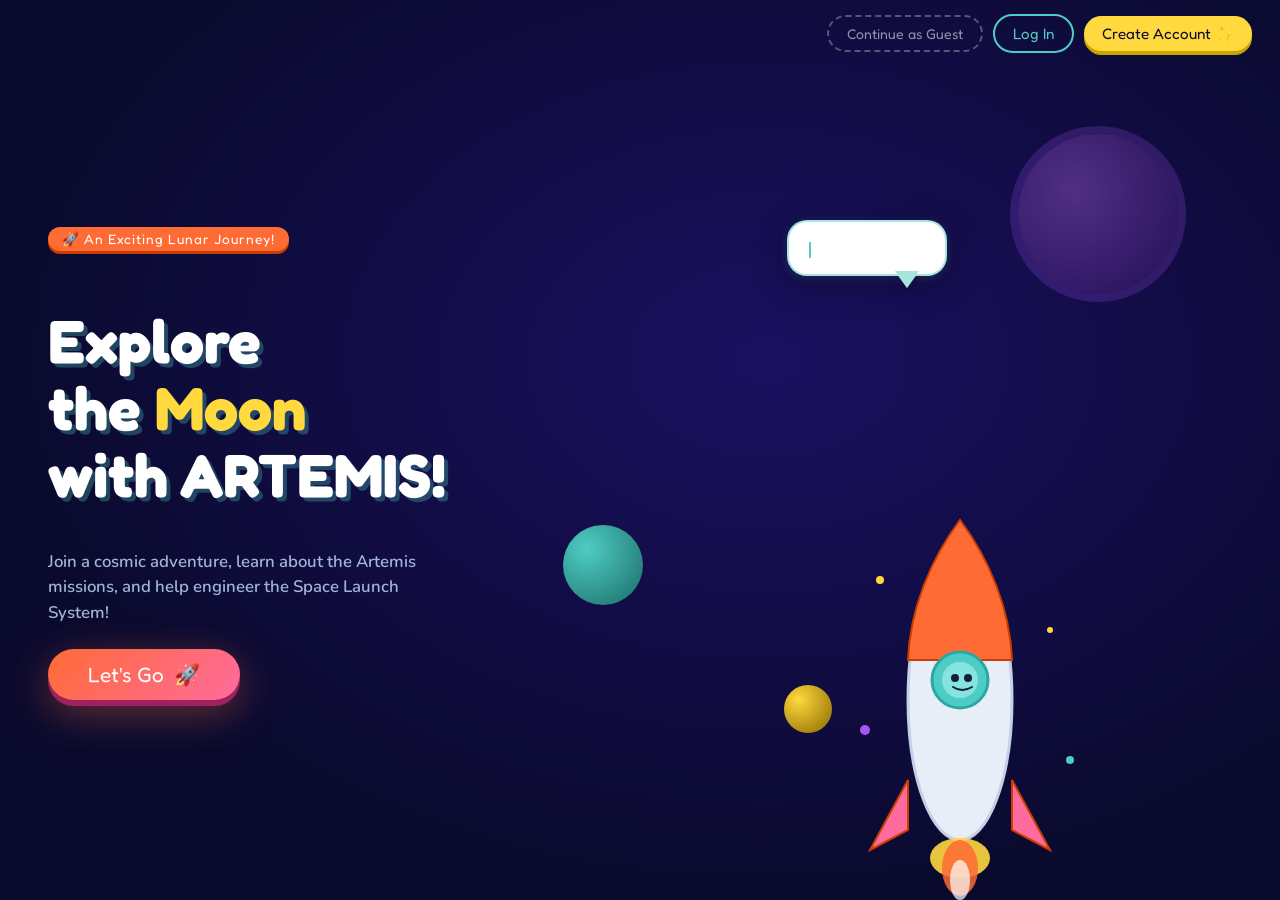
==== commit c32ddaef: "Added the features in SLS engineering part" ====
--- a/index.html
+++ b/index.html
@@ -3,7 +3,7 @@
 <head>
   <meta charset="UTF-8" />
   <meta name="viewport" content="width=device-width, initial-scale=1.0" />
-  <title>Stardance – Hack Club</title>
+  <title>Exploring the Moon with Artemis | Lidika Rahman</title>
   <link href="https://fonts.googleapis.com/css2?family=Fredoka+One&family=Nunito:wght@400;600;700;800;900&display=swap" rel="stylesheet"/>
   <style>
 :root {
@@ -30,7 +30,7 @@
 }
 .page {
   position: fixed; inset: 0;
-  display: flex; flex-direction: column;
+  display: none; flex-direction: column;
   opacity: 0; pointer-events: none;
   transition: opacity 0.5s ease, transform 0.5s ease;
   transform: translateY(30px);
@@ -38,10 +38,12 @@
   overflow: hidden;
 }
 .page.active {
+  display: flex;
   opacity: 1; pointer-events: all;
   transform: translateY(0);
 }
 .page.exit-up {
+  display: flex;
   opacity: 0; transform: translateY(-40px);
 }
 #page-dashboard { overflow-y: auto; }
@@ -376,228 +378,102 @@
 }
 .back-btn:hover { border-color: rgba(255,255,255,0.5); color: white; }
 
+/* AUTH GATE */
 .auth-gate-overlay {
-  position: fixed;
-  inset: 0;
-  z-index: 150;
+  position: fixed; inset: 0; z-index: 150;
   background: rgba(5,5,25,0.9);
   backdrop-filter: blur(10px);
-  display: flex;      
-  align-items: center;
-  justify-content: center;
-  opacity: 0;
-  pointer-events: none;
-  transition: opacity 0.3s;
-}
-
-.auth-gate-overlay.open {
-  opacity: 1;
-  pointer-events: all;
-}
-.auth-gate-box{
+  display: flex; align-items: center; justify-content: center;
+  opacity: 0; pointer-events: none; transition: opacity 0.3s;
+}
+.auth-gate-overlay.open { opacity: 1; pointer-events: all; }
+.auth-gate-box {
   background: linear-gradient(135deg, #0d1b4b, #1a0a4e);
-  border-radius: 28px;
-  padding: 40px 36px 32px;
-  width: 420px;
-  max-width: 92vw;
+  border-radius: 28px; padding: 40px 36px 32px;
+  width: 420px; max-width: 92vw;
   border: 2px solid rgba(78,205,196,0.3);
   box-shadow: 0 20px 80px rgba(0,0,0,0.7);
   transform: scale(0.9) translateY(20px);
   transition: transform 0.3s;
   text-align: center;
 }
-.auth-gate-overlay.open .auth-gate-box{
-  transform: scale(1) translateY(0);
-}
-.auth-gate-icon {
-  font-size: 3rem;
-  margin-bottom: 12px;
-}
-.auth-gate-title {
-  font-family: "Fredoka One", cursive;
-  font-size: 1.9rem;
-  color:  var(--star-yellow);
-  margin-bottom: 8px;
-}
-.auth-gate-sub {
-  color: #a0b4d8;
-  font-size: 0.95rem;
-  font-weight: 600;
-  margin-bottom: 28px;
-  line-height: 1.5;
-}
-.auth-gate-btns {
-  display: flex;
-  flex-direction: column;
-  gap: 10px;
-}
+.auth-gate-overlay.open .auth-gate-box { transform: scale(1) translateY(0); }
+.auth-gate-icon { font-size: 3rem; margin-bottom: 12px; }
+.auth-gate-title { font-family: "Fredoka One", cursive; font-size: 1.9rem; color: var(--star-yellow); margin-bottom: 8px; }
+.auth-gate-sub { color: #a0b4d8; font-size: 0.95rem; font-weight: 600; margin-bottom: 28px; line-height: 1.5; }
+.auth-gate-btns { display: flex; flex-direction: column; gap: 10px; }
 .auth-gate-btn-primary {
-  font-family:  "Fredoka One", cursive;
-  font-size: 1.1rem;
-  background: var(--planet-teal);
-  color: var(--space-dark);
-  border: none;
-  cursor: pointer;
-  padding: 13px;
-  border-radius: 14px;
-  box-shadow: 0 4px 0 #1a8a85;
-  transition: transform 0.15s, box-shadow 0.15s;
-}
-.auth-gate-btn-primary:hover {
-  transform: translateY(-2px);
-  box-shadow: 0 6px 0 #1a8a85;
-}
+  font-family: "Fredoka One", cursive; font-size: 1.1rem;
+  background: var(--planet-teal); color: var(--space-dark);
+  border: none; cursor: pointer; padding: 13px; border-radius: 14px;
+  box-shadow: 0 4px 0 #1a8a85; transition: transform 0.15s, box-shadow 0.15s;
+}
+.auth-gate-btn-primary:hover { transform: translateY(-2px); box-shadow: 0 6px 0 #1a8a85; }
 .auth-gate-btn-secondary {
-  font-family: "Fredoka One", cursive;
-  font-size: 1rem;
-  background: var(--star-yellow);
-  color: var(--space-dark);
-  border: none;
-  padding: 12px;
-  border-radius: 14px;
-  box-shadow: 0 4px 0 #c9a500;
-  transition: transform 0.15s, box-shadow 0.15s;
-}
-.auth-gate-btn-secondary:hover{
-  transform: translate(-2px);
-  box-shadow: 0 6px 0 #1a8a85;
-}
+  font-family: "Fredoka One", cursive; font-size: 1rem;
+  background: var(--star-yellow); color: var(--space-dark);
+  border: none; cursor: pointer; padding: 12px; border-radius: 14px;
+  box-shadow: 0 4px 0 #c9a500; transition: transform 0.15s, box-shadow 0.15s;
+}
+.auth-gate-btn-secondary:hover { transform: translateY(-2px); box-shadow: 0 6px 0 #c9a500; }
 .auth-gate-btn-ghost {
-  font-family: "Fredoka One", cursive;
-  font-size: 0.9rem;
-  background: transparent;
-  color: rgba(255,255,255,0.45);
-  border: 1px solid rgba(255,255,255,0.15);
-  cursor: pointer;
-  padding: 10px;
-  border-radius: 14px;
-  transition: all 0.15s;
-}
-.auth-gate-btn-ghost:hover{
-  border-color: rgba(255,255,255,0.4);
-  color: rgba(255,255,255,0.8);
-}
-.modal-overlay{
-  position: fixed;
-  inset: 0;
-  z-index: 200;
-  background: rgba(5,5,25,0.85);
-  backdrop-filter: blur(8px);
-  display: flex;
-  align-items: center;
-  justify-content: center;
-  opacity: 0;
-  pointer-events: none;
-  transition: opacity 0.3s;
-}
-.modal-overlay.open {
-  opacity: 1;
-  pointer-events: all;
-}
-.modal-box{
+  font-family: "Fredoka One", cursive; font-size: 0.9rem;
+  background: transparent; color: rgba(255,255,255,0.45);
+  border: 1.5px solid rgba(255,255,255,0.15); cursor: pointer;
+  padding: 10px; border-radius: 14px; transition: all 0.15s;
+}
+.auth-gate-btn-ghost:hover { border-color: rgba(255,255,255,0.4); color: rgba(255,255,255,0.8); }
+
+/* AUTH MODAL */
+.modal-overlay {
+  position: fixed; inset: 0; z-index: 200;
+  background: rgba(5,5,25,0.85); backdrop-filter: blur(8px);
+  display: flex; align-items: center; justify-content: center;
+  opacity: 0; pointer-events: none; transition: opacity 0.3s;
+}
+.modal-overlay.open { opacity: 1; pointer-events: all; }
+.modal-box {
   background: linear-gradient(135deg, #0d1b4b, #1a0a4e);
-  border-radius: 24px;
-  padding: 36px 36px 28px;
-  width: 400px;
-  max-width: 92vw;
+  border-radius: 24px; padding: 36px 36px 28px;
+  width: 400px; max-width: 92vw;
   border: 2px solid rgba(78,205,196,0.3);
   box-shadow: 0 20px 80px rgba(0,0,0,0.7);
-  transform: scale(0.9) translateY(20px);
-  transition: transform 0.3s;
-  position: relative;
-}
-.modal-overlay.open .modal-box {
-  transform: scale(1) translateY(0);
-}
-.modal-title{
-  font-family: "Fredoka One", cursive;
-  font-size: 1.8rem;
-  color: var(--star-yellow);
-  margin-bottom: 18px;
-}
-.modal-input{
-  width: 100%;
-  padding: 12px 16px;
-  border-radius: 12px;
-  border: 2px solid rgba(78,205,196,0.3);
-  background: rgba(255,255,255,0.07);
-  color: white;
-  font-family: "Nunito", sans-serif;
-  font-size: 1rem;
-  font-weight: 600;
-  margin-bottom: 12px;
-  outline: none;
-  transition: border-color 0.2s;
-}
-.modal-input::placeholder{
-  color: rgba(255,255,255,0.35);
-}
-.modal-input:focus{
-  border-color: var(--planet-teal);
-}
-.modal-submit{
-  width: 100%;
-  padding: 13px;
-  font-family: "Fredoka One", cursive;
-  font-family: 1.1rem;
-  background: var(--planet-teal);
-  color: var(--space-dark);
-  border: none;
-  border-radius: 12px;
-  cursor: pointer;
-  box-shadow: 0 4px 0 #1a8a85;
-  transition: transform 0.15s, box-shadow 0.15s;
-  margin-top: 4px;
-}
-.modal-submit:hover{
-  transform: translateY(-2px);
-  box-shadow: 0 6px 0 #1a8a85;
-}
-.modal-close{
-  position: absolute;
-  top: 14px;
-  right: 16px;
-  background: rgba(255,255,255,0.1);
-  border: none;
-  color: white;
-  font-size: 1.1rem;
-  cursor: pointer;
-  width: 32px;
-  height: 32px;
-  border-radius: 50%;
-  display: flex;
-  align-items: center;
-  justify-content: center;
+  transform: scale(0.9) translateY(20px); transition: transform 0.3s; position: relative;
+}
+.modal-overlay.open .modal-box { transform: scale(1) translateY(0); }
+.modal-title { font-family: "Fredoka One", cursive; font-size: 1.8rem; color: var(--star-yellow); margin-bottom: 18px; }
+.modal-input {
+  width: 100%; padding: 12px 16px; border-radius: 12px;
+  border: 2px solid rgba(78,205,196,0.3); background: rgba(255,255,255,0.07);
+  color: white; font-family: "Nunito", sans-serif; font-size: 1rem;
+  font-weight: 600; margin-bottom: 12px; outline: none; transition: border-color 0.2s;
+}
+.modal-input::placeholder { color: rgba(255,255,255,0.35); }
+.modal-input:focus { border-color: var(--planet-teal); }
+.modal-submit {
+  width: 100%; padding: 13px; font-family: "Fredoka One", cursive;
+  font-size: 1.1rem; background: var(--planet-teal); color: var(--space-dark);
+  border: none; border-radius: 12px; cursor: pointer;
+  box-shadow: 0 4px 0 #1a8a85; transition: transform 0.15s, box-shadow 0.15s; margin-top: 4px;
+}
+.modal-submit:hover { transform: translateY(-2px); box-shadow: 0 6px 0 #1a8a85; }
+.modal-close {
+  position: absolute; top: 14px; right: 16px;
+  background: rgba(255,255,255,0.1); border: none; color: white;
+  font-size: 1.1rem; cursor: pointer; width: 32px; height: 32px;
+  border-radius: 50%; display: flex; align-items: center; justify-content: center;
   transition: background 0.2s;
 }
-.modal-close:hover{
-  background: rgba(255,255,255,0.2);
-}
-.modal-switch{
-  text-align: center;
-  margin-top: 14px;
-  color: rgba(255,255,255,0.5);
-  font-size: 0.88rem;
-}
-.modal-switch a{
-  color: rgba(255,255,255,0.55);
-  cursor: pointer;
-  text-decoration: underline;
-  text-underline-offset: 3px;
-}
-.modal-guest-link a:hover{
-  color: rgba(255,255,255,0.85);
-}
-.modal-error{
-  background: rgba(255,107,157,0.15);
-  border: 1.5px solid rgba(255,107,157,0.5);
-  color:  #ff9ec4;
-  font-size: 0.88rem;
-  font-weight: 700;
-  border-radius: 10px;
-  padding: 8px 12px;
-  margin-bottom: 10px;
-  display: none;
+.modal-close:hover { background: rgba(255,255,255,0.2); }
+.modal-switch { text-align: center; margin-top: 14px; color: rgba(255,255,255,0.5); font-size: 0.88rem; }
+.modal-switch a { color: var(--planet-teal); cursor: pointer; font-weight: 700; }
+.modal-guest-link { text-align: center; margin-top: 10px; color: rgba(255,255,255,0.3); font-size: 0.82rem; }
+.modal-guest-link a { color: rgba(255,255,255,0.55); cursor: pointer; text-decoration: underline; text-underline-offset: 3px; }
+.modal-guest-link a:hover { color: rgba(255,255,255,0.85); }
+.modal-error {
+  background: rgba(255,107,157,0.15); border: 1.5px solid rgba(255,107,157,0.5);
+  color: #ff9ec4; font-size: 0.88rem; font-weight: 700;
+  border-radius: 10px; padding: 8px 12px; margin-bottom: 10px; display: none;
 }
 
 /* TOAST */
@@ -643,129 +519,55 @@
 .sls-intro-title span { color: var(--star-yellow); }
 .sls-intro-sub { font-size: 1rem; color: #a0b4d8; font-weight: 600; margin: 4px 0 20px; }
 
-.astronaut-picker{
-  display: flex;
-  gap: 24px;
-  justify-content: center;
-  flex-wrap: wrap;
-  margin-bottom: 24px;
-}
-.picker-card{
-  position: relative;
-  cursor: pointer;
+/* PICKER */
+.astronaut-picker { display: flex; gap: 24px; justify-content: center; flex-wrap: wrap; margin-bottom: 24px; }
+.picker-card {
+  position: relative; cursor: pointer;
   background: rgba(255,255,255,0.04);
   border: 2.5px solid rgba(255,255,255,0.1);
-  border-radius: 24px;
-  padding: 22px 28px 18px;
-  display: flex;
-  flex-direction: column;
-  align-items: center;
-  gap: 4px;
-  transition: transform 0.22s cubic-bezier(0.34,1.56,0.64,1),border-color 0.22s, box-shadow 0.22s;
-  min-width: 170px;
-  overflow: hidden;
-}
-.picker-card:hover{
-  transform: translate(-6px) scale(1.03);
-  border-color: rgba(255,255,255,0.25);
-}
-.picker-card.selected-female{
-  border-color: var(--planet-pink);
-  box-shadow: 0 0 0 3px rgba(255,107,157,0.2), 0 16px 48px rgba(255,107,157,0.25);
-}
-.picker-card.selected-male{
-  border-color: var(--planet-teal);
-  box-shadow:0 0 0 3px rgba(78,205,196,0.2), 0 16px 48px rgba(78,205,196,0.25);
-}
-.picker-glow{
-  position: absolute;
-  inset: 0;
-  border-radius: 22px;
-  opacity: 0;
-  transition: opacity 0.3s;
-}
-.female-glow{
-  background: radial-gradient(ellipse at 50% 20%, rgba(255,107,157,0.18), transparent 70%);
-}
-.male-glow{
-  background: radial-gradient(ellipse at 50% 20%, rgba(78,205,196,0.18), transparent 70%);
-}
-.picker-card.selected-female .female-glow, .picker-card.selected-male .male-glow{
-  opacity: 1;
-}
-.picker-svg{
-  width: 110px;
-  animation: astroFloat 3.5s ease-in-out infinite;
-}
-#pick-male .picker-svg {
-  animation-delay: -1.5s;
-}
-.picker-label {
-  font-family: "Fredoka One", cursive;
-  font-size: 0.95rem;
-  color: var(--star-yellow);
-}
-.picker-sub{
-  font-size: 0.78rem;
-  color: rgba(255,255,255,0.4);
-  font-weight: 700;
-}
-.picker-check{
-  position: absolute;
-  top: 12px;
-  right: 14px;
-  width: 26px;
-  height: 26px;
-  border-radius: 50%;
-  background: var(--planet-teal);
-  color: var(--space-dark);
-  font-size: 0.85rem;
-  font-weight: 900;
-  display: flex;
-  align-items: center;
-  justify-content: center;
-  opacity: 0;
-  transform: scale(0.4);
+  border-radius: 24px; padding: 22px 28px 18px;
+  display: flex; flex-direction: column; align-items: center; gap: 4px;
+  transition: transform 0.22s cubic-bezier(0.34,1.56,0.64,1), border-color 0.22s, box-shadow 0.22s;
+  min-width: 170px; overflow: hidden;
+}
+.picker-card:hover { transform: translateY(-6px) scale(1.03); border-color: rgba(255,255,255,0.25); }
+.picker-card.selected-female { border-color: var(--planet-pink); box-shadow: 0 0 0 3px rgba(255,107,157,0.2), 0 16px 48px rgba(255,107,157,0.25); }
+.picker-card.selected-male { border-color: var(--planet-teal); box-shadow: 0 0 0 3px rgba(78,205,196,0.2), 0 16px 48px rgba(78,205,196,0.25); }
+.picker-glow { position: absolute; inset: 0; border-radius: 22px; opacity: 0; transition: opacity 0.3s; }
+.female-glow { background: radial-gradient(ellipse at 50% 20%, rgba(255,107,157,0.18), transparent 70%); }
+.male-glow { background: radial-gradient(ellipse at 50% 20%, rgba(78,205,196,0.18), transparent 70%); }
+.picker-card.selected-female .female-glow, .picker-card.selected-male .male-glow { opacity: 1; }
+.picker-svg { width: 110px; animation: astroFloat 3.5s ease-in-out infinite; }
+#pick-male .picker-svg { animation-delay: -1.5s; }
+.picker-label { font-family: "Fredoka One", cursive; font-size: 0.95rem; color: var(--white); margin-top: 6px; }
+.picker-label span { color: var(--star-yellow); }
+.picker-sub { font-size: 0.78rem; color: rgba(255,255,255,0.4); font-weight: 700; }
+.picker-check {
+  position: absolute; top: 12px; right: 14px;
+  width: 26px; height: 26px; border-radius: 50%;
+  background: var(--planet-teal); color: var(--space-dark);
+  font-size: 0.85rem; font-weight: 900;
+  display: flex; align-items: center; justify-content: center;
+  opacity: 0; transform: scale(0.4);
   transition: opacity 0.25s, transform 0.3s cubic-bezier(0.34,1.56,0.64,1);
 }
-#pick-female.selected-female .picker-check{
-  opacity: 1;
-  transform: scale(1);
-  background: var(--planet-pink);
-}
-#pick-male.selected-male .picker-check{
-  opacity: 1;
-  transform: scale(1);
-  background: var(--planet-teal);
-}
-.sls-proceed-btn{
-  font-family: "Fredoka One", cursive;
-  font-size: 1.15rem;
+#pick-female.selected-female .picker-check { opacity: 1; transform: scale(1); background: var(--planet-pink); }
+#pick-male.selected-male .picker-check { opacity: 1; transform: scale(1); background: var(--planet-teal); }
+.sls-proceed-btn {
+  font-family: "Fredoka One", cursive; font-size: 1.15rem;
   background: linear-gradient(135deg, var(--planet-teal), var(--nebula-purple));
-  color: white;
-  border: none;
-  cursor: pointer;
-  padding: 14px 44px;
-  border-radius: 60px;
+  color: white; border: none; cursor: pointer;
+  padding: 14px 44px; border-radius: 60px;
   box-shadow: 0 6px 0 #1a3080, 0 12px 40px rgba(78,205,196,0.3);
   transition: transform 0.15s, box-shadow 0.15s, opacity 0.2s;
-  opacity: 0.4;
-  pointer-events: none;
-  position: relative;
-  z-index: 2;
-}
-.sls-proceed-btn:not([disabled]) {
-  opacity: 1;
-  pointer-events: all;
-}
-.sls-proceed-btn:not([disabled]):hover{
-  transform: scale(1.05) translateY(-2px);
-  box-shadow: 0 8px 0 #1a3080, 0 20px 50px rgba(78,205,196,0.4);
-}
-.sls-proceed-btn:not([disabled]):active {
-  transform: scale(1.02) translateY(2px);
-  box-shadow: 0 4px 0 #1a3080;
-}
+  opacity: 0.4; pointer-events: none;
+  /* ensure it's always visible above the back button */
+  position: relative; z-index: 2;
+}
+.sls-proceed-btn:not([disabled]) { opacity: 1; pointer-events: all; }
+.sls-proceed-btn:not([disabled]):hover { transform: scale(1.05) translateY(-2px); box-shadow: 0 8px 0 #1a3080, 0 20px 50px rgba(78,205,196,0.4); }
+.sls-proceed-btn:not([disabled]):active { transform: scale(1.02) translateY(2px); box-shadow: 0 4px 0 #1a3080; }
+
 /* PAGE 5 */
 #page-dashboard { background: radial-gradient(ellipse at 20% 20%, #0e1a4e 0%, #060618 75%); }
 .dashboard-header {
@@ -794,128 +596,36 @@
   transition: border-color 0.2s, transform 0.2s;
   display: flex; flex-direction: column; gap: 8px;
 }
-.dash-card:hover{
-  border-color: rgba(78,205,196,0.2);
-  transform: translateY(-2px);
-}
-.dash-card-icon{
-  font-size: 1.4rem;
-}
-.dash-card-label{
-  font-family: "Fredoka One", cursive;
-  font-size: 0.8rem;
-  color: rgba(255,255,255,0.4);
-  letter-spacing: 1px;
-  text-transform: uppercase;
-}
-.rank-card{
-  grid-column: 1/-1;
-  flex-direction: row;
-  align-items: center;
-  gap: 18px;
-  flex-wrap: wrap;
-}
-.rank-card .dash-card-icon{
-  font-size: 2rem;
-}
-.rank-card > div:first-child{
-  flex-shrink: 0;
-}
-.dash-rank-badge{
-  font-family: "Fredoka One", cursive;
-  font-size: 1.6rem;
-  color: var(--star-yellow);
-  text-shadow: 2px 2px 0 rgba(255,217,61,0.3);
-  flex-shrink: 0;
-}
-.dash-xp-bar-wrap{
-  flex: 1;
-  min-width: 140px;
-}
-.dash-xp-label {
-  font-size: 0.78rem;
-  color: rgba(255,255,255,0.45);
-  font-weight: 700;
-  margin-bottom: 5px;
-}
-.dash-xp-label span{
-  color: var(--planet-teal);
-  font-size: 0.9rem;
-}
-.dash-xp-track{
-  height: 8px;
-  background: rgba(255,255,255,0.08);
-  border-radius: 8px;
-  overflow: hidden;
-}
-.dash-xp-fill{
-  height: 100%;
-  border-radius: 8px;
-  background: linear-gradient(90deg, var(--planet-teal), var(--nebula-purple));
-  transition: width 1.2s cubic-bezier(0.22,1,0.36,1);
-}
-.missions-list{
-  display: flex;
-  flex-direction: column;
-  gap: 6px;
-}
-.mission-item{
-  font-size: 0.82rem;
-  font-weight: 700;
-  padding: 5px 8px;
-  border-radius: 8px;
-}
-.mission-item.done {
-  color: #a8f4f0;
-  background: rgba(78,205,196,0.08);
-}
-.mission-item-locked{
-  color: rgba(255,255,255,0.25);
-}
-.tag-list{
-  display: flex;
-  flex-wrap: wrap;
-  gap: 7px;
-}
-.tag{
-  font-size: 0.78rem;
-  font-weight: 800;
-  padding: 4px 11px;
-  border-radius: 50px;
-}
-.strength-tag{
-  background: rgba(78,205,196,0.15);
-  color: var(--planet-teal);
-  border: 1px solid rgba(78,205,196,0.3);
-}
-.training-card{
-  grid-column: 1/-1;
-}
-.training-list{
-  display: flex;
-  flex-direction: column;
-  gap: 12px;
-  margin-top: 2px;
-}
-.training-item{
-  display: flex;
-  align-items: flex-start;
-  gap: 12px;
-}
-.training-dot{
-  width: 10px;
-  height: 10px;
-  border-radius: 50%;
-  flex-shrink: 0;
-  margin-top: 4px;
-  background:  var(--planet-teal);
-  box-shadow: 0 0 8px rgba(78,205,196,0.6);
-}
-.training-dot.dim{
-  background: rgba(255,255,255,0.15);
-  box-shadow: none;
-}
-/*start from here, In Shaa Allah*/
+.dash-card:hover { border-color: rgba(78,205,196,0.2); transform: translateY(-2px); }
+.dash-card-icon { font-size: 1.4rem; }
+.dash-card-label { font-family: "Fredoka One", cursive; font-size: 0.8rem; color: rgba(255,255,255,0.4); letter-spacing: 1px; text-transform: uppercase; }
+.rank-card { grid-column: 1 / -1; flex-direction: row; align-items: center; gap: 18px; flex-wrap: wrap; }
+.rank-card .dash-card-icon { font-size: 2rem; }
+.rank-card > div:first-child { flex-shrink: 0; }
+.dash-rank-badge { font-family: "Fredoka One", cursive; font-size: 1.6rem; color: var(--star-yellow); text-shadow: 2px 2px 0 rgba(255,217,61,0.3); flex-shrink: 0; }
+.dash-xp-bar-wrap { flex: 1; min-width: 140px; }
+.dash-xp-label { font-size: 0.78rem; color: rgba(255,255,255,0.45); font-weight: 700; margin-bottom: 5px; }
+.dash-xp-label span { color: var(--planet-teal); font-size: 0.9rem; }
+.dash-xp-track { height: 8px; background: rgba(255,255,255,0.08); border-radius: 8px; overflow: hidden; }
+.dash-xp-fill { height: 100%; border-radius: 8px; background: linear-gradient(90deg, var(--planet-teal), var(--nebula-purple)); transition: width 1.2s cubic-bezier(0.22,1,0.36,1); }
+.missions-list { display: flex; flex-direction: column; gap: 6px; }
+.mission-item { font-size: 0.82rem; font-weight: 700; padding: 5px 8px; border-radius: 8px; }
+.mission-item.done { color: #a8f4f0; background: rgba(78,205,196,0.08); }
+.mission-item.locked { color: rgba(255,255,255,0.25); }
+.tag-list { display: flex; flex-wrap: wrap; gap: 7px; }
+.tag { font-size: 0.78rem; font-weight: 800; padding: 4px 11px; border-radius: 50px; }
+.strength-tag { background: rgba(78,205,196,0.15); color: var(--planet-teal); border: 1px solid rgba(78,205,196,0.3); }
+.weak-tag { background: rgba(255,107,53,0.12); color: #ff9e70; border: 1px solid rgba(255,107,53,0.25); }
+.training-card { grid-column: 1 / -1; }
+.training-list { display: flex; flex-direction: column; gap: 12px; margin-top: 2px; }
+.training-item { display: flex; align-items: flex-start; gap: 12px; }
+.training-dot { width: 10px; height: 10px; border-radius: 50%; flex-shrink: 0; margin-top: 4px; background: var(--planet-teal); box-shadow: 0 0 8px rgba(78,205,196,0.6); }
+.training-dot.dim { background: rgba(255,255,255,0.15); box-shadow: none; }
+.training-name { font-family: "Fredoka One", cursive; font-size: 0.92rem; color: var(--white); }
+.training-desc { font-size: 0.78rem; color: rgba(255,255,255,0.4); font-weight: 600; margin-top: 1px; }
+.training-badge { margin-left: auto; flex-shrink: 0; font-family: "Fredoka One", cursive; font-size: 0.72rem; padding: 3px 11px; border-radius: 50px; }
+.training-badge.next { background: var(--star-yellow); color: var(--space-dark); }
+.dash-footer { display: flex; justify-content: center; padding: 10px 28px 30px; flex-shrink: 0; z-index: 5; position: relative; }
 .dash-proceed-btn {
   font-family: "Fredoka One", cursive; font-size: 1.15rem;
   background: linear-gradient(135deg, var(--rocket-orange), var(--planet-pink));
@@ -926,6 +636,373 @@
 }
 .dash-proceed-btn:hover { transform: scale(1.05) translateY(-2px); box-shadow: 0 8px 0 #a02060, 0 20px 50px rgba(255,107,53,0.5); }
 .dash-proceed-btn:active { transform: scale(1.02) translateY(2px); box-shadow: 0 4px 0 #a02060; }
+/* ═══════════════════════════════════════════
+   PAGE 6 – SLS ENGINEERING BUILD MODULE
+═══════════════════════════════════════════ */
+#page-sls-build {
+  background: radial-gradient(ellipse at 30% 10%, #102255 0%, #060618 70%);
+  overflow-y: auto; overflow-x: hidden;
+}
+
+/* HUD */
+.build-hud {
+  display: flex; align-items: center; gap: 16px;
+  padding: 14px 28px; flex-shrink: 0; z-index: 20;
+  position: relative; flex-wrap: wrap;
+}
+.build-hud-stage {
+  font-family: "Fredoka One", cursive; font-size: 0.85rem;
+  color: var(--planet-teal); background: rgba(78,205,196,0.12);
+  border: 1.5px solid rgba(78,205,196,0.35); border-radius: 50px;
+  padding: 5px 14px; white-space: nowrap;
+}
+.build-hud-track {
+  flex: 1; min-width: 120px; height: 8px; border-radius: 8px;
+  background: rgba(255,255,255,0.08); overflow: hidden;
+}
+.build-hud-fill {
+  height: 100%; border-radius: 8px;
+  background: linear-gradient(90deg, var(--planet-teal), var(--nebula-purple), var(--star-yellow));
+  transition: width 0.5s cubic-bezier(0.22,1,0.36,1); width: 8.33%;
+}
+.build-hud-badges { display: flex; gap: 6px; flex-wrap: wrap; }
+.build-badge-chip {
+  font-size: 0.95rem; width: 30px; height: 30px; border-radius: 50%;
+  background: rgba(255,217,61,0.1); border: 1.5px solid rgba(255,217,61,0.25);
+  display: flex; align-items: center; justify-content: center;
+  opacity: 0.25; transform: scale(0.85); transition: all 0.3s cubic-bezier(0.34,1.56,0.64,1);
+}
+.build-badge-chip.earned { opacity: 1; transform: scale(1); background: rgba(255,217,61,0.18); border-color: var(--star-yellow); box-shadow: 0 0 12px rgba(255,217,61,0.35); }
+.build-hud-exit {
+  font-family: "Fredoka One", cursive; font-size: 0.8rem;
+  background: transparent; border: 1.5px solid rgba(255,107,157,0.4);
+  color: var(--planet-pink); padding: 6px 14px; border-radius: 50px;
+  cursor: pointer; transition: all 0.2s; white-space: nowrap;
+}
+.build-hud-exit:hover { background: rgba(255,107,157,0.12); border-color: var(--planet-pink); }
+
+/* STAGE WRAPPER */
+.build-stage-wrap {
+  flex: 1; padding: 6px 28px 50px;
+  display: flex; flex-direction: column;
+  position: relative; z-index: 5;
+}
+.sls-stage {
+  display: none;
+  flex-direction: column; gap: 18px;
+  animation: stageIn 0.5s ease;
+  max-width: 980px; width: 100%; margin: 0 auto;
+}
+.sls-stage.active { display: flex; }
+@keyframes stageIn { from { opacity: 0; transform: translateY(16px); } to { opacity: 1; transform: translateY(0); } }
+
+.stage-eyebrow {
+  font-family: "Fredoka One", cursive; font-size: 0.78rem;
+  color: var(--star-yellow); letter-spacing: 2px; text-transform: uppercase;
+}
+.stage-title {
+  font-family: "Fredoka One", cursive; font-size: clamp(1.5rem, 3.2vw, 2.3rem);
+  color: var(--white); line-height: 1.15;
+}
+.stage-title span { color: var(--planet-teal); }
+.stage-sub { font-size: 0.98rem; color: #a0b4d8; font-weight: 600; line-height: 1.55; max-width: 680px; }
+
+.stage-body {
+  display: grid; grid-template-columns: 1fr 1fr; gap: 26px;
+  align-items: center;
+}
+.stage-body.stack { grid-template-columns: 1fr; }
+.stage-visual {
+  display: flex; align-items: center; justify-content: center;
+  min-height: 260px; position: relative;
+}
+.stage-panel {
+  background: rgba(255,255,255,0.04); border: 1.5px solid rgba(255,255,255,0.09);
+  border-radius: 20px; padding: 20px 22px;
+}
+.fact-chip {
+  display: inline-flex; align-items: center; gap: 6px;
+  font-size: 0.82rem; font-weight: 700; color: var(--planet-teal);
+  background: rgba(78,205,196,0.1); border: 1px solid rgba(78,205,196,0.25);
+  border-radius: 50px; padding: 5px 12px; margin: 3px 4px 3px 0;
+}
+.fact-chip.orange { color: #ff9e70; background: rgba(255,107,53,0.1); border-color: rgba(255,107,53,0.25); }
+.fact-chip.purple { color: #c9a0ff; background: rgba(168,85,247,0.12); border-color: rgba(168,85,247,0.3); }
+
+.stage-actions { display: flex; align-items: center; gap: 12px; flex-wrap: wrap; margin-top: 4px; }
+.stage-next-btn {
+  font-family: "Fredoka One", cursive; font-size: 1.02rem;
+  background: var(--planet-teal); color: var(--space-dark);
+  border: none; cursor: pointer; padding: 12px 30px; border-radius: 50px;
+  box-shadow: 0 5px 0 #1a8a85, 0 8px 24px rgba(78,205,196,0.3);
+  transition: transform 0.15s, box-shadow 0.15s, opacity 0.2s;
+  display: inline-flex; align-items: center; gap: 8px;
+}
+.stage-next-btn:hover:not([disabled]) { transform: scale(1.04) translateY(-2px); box-shadow: 0 7px 0 #1a8a85, 0 12px 30px rgba(78,205,196,0.4); }
+.stage-next-btn:active:not([disabled]) { transform: scale(1.01) translateY(2px); box-shadow: 0 3px 0 #1a8a85; }
+.stage-next-btn[disabled] { opacity: 0.35; cursor: not-allowed; box-shadow: 0 5px 0 #1a8a85; }
+.stage-prev-btn {
+  font-family: "Fredoka One", cursive; font-size: 0.92rem;
+  background: transparent; border: 2px solid rgba(255,255,255,0.18);
+  color: rgba(255,255,255,0.55); cursor: pointer;
+  padding: 11px 22px; border-radius: 50px; transition: all 0.2s;
+}
+.stage-prev-btn:hover { border-color: rgba(255,255,255,0.4); color: white; }
+.stage-feedback {
+  font-size: 0.88rem; font-weight: 700; padding: 8px 14px; border-radius: 12px;
+  display: none; align-items: center; gap: 8px;
+}
+.stage-feedback.show { display: inline-flex; animation: fadeIn 0.3s ease; }
+.stage-feedback.good { background: rgba(78,205,196,0.12); color: var(--planet-teal); border: 1.5px solid rgba(78,205,196,0.3); }
+.stage-feedback.bad { background: rgba(255,107,157,0.12); color: var(--planet-pink); border: 1.5px solid rgba(255,107,157,0.3); }
+
+/* BADGE TOAST */
+.badge-toast {
+  position: fixed; top: 90px; right: -340px; z-index: 250;
+  background: linear-gradient(135deg, #0d1b4b, #1a0a4e);
+  border: 2px solid var(--star-yellow); border-radius: 18px;
+  padding: 14px 18px; width: 300px;
+  box-shadow: 0 12px 40px rgba(0,0,0,0.5);
+  display: flex; align-items: center; gap: 12px;
+  transition: right 0.5s cubic-bezier(0.34,1.56,0.64,1);
+}
+.badge-toast.show { right: 20px; }
+.badge-toast-icon { font-size: 2rem; flex-shrink: 0; }
+.badge-toast-title { font-family: "Fredoka One", cursive; font-size: 0.78rem; color: var(--star-yellow); letter-spacing: 0.5px; }
+.badge-toast-name { font-family: "Fredoka One", cursive; font-size: 0.95rem; color: white; margin-top: 2px; }
+
+/* ── ROCKET / LAUNCHPAD SVG SCENE (stage 1) ── */
+.launchpad-scene { width: 100%; max-width: 360px; }
+
+/* ── EARTH MOON (stage 2) ── */
+.em-orbit-wrap { position: relative; width: 100%; max-width: 380px; aspect-ratio: 1.4; }
+.payload-tray { display: flex; gap: 10px; flex-wrap: wrap; margin-top: 10px; }
+.payload-chip {
+  font-family: "Fredoka One", cursive; font-size: 0.82rem;
+  background: rgba(255,255,255,0.06); border: 2px dashed rgba(255,255,255,0.25);
+  color: #cdd8f5; padding: 8px 16px; border-radius: 14px; cursor: grab;
+  user-select: none; transition: all 0.2s;
+}
+.payload-chip:hover { border-color: var(--planet-teal); color: white; }
+.payload-chip.placed { opacity: 0.3; cursor: not-allowed; }
+.rocket-drop-zone {
+  width: 130px; height: 220px; border-radius: 18px;
+  border: 2.5px dashed rgba(255,255,255,0.2); background: rgba(255,255,255,0.03);
+  display: flex; flex-direction: column; align-items: center; justify-content: flex-end;
+  position: relative; transition: border-color 0.2s, background 0.2s; padding-bottom: 10px;
+}
+.rocket-drop-zone.drag-over { border-color: var(--planet-teal); background: rgba(78,205,196,0.08); }
+.rocket-drop-zone.full { border-color: var(--rocket-orange); }
+.rocket-drop-zone.exploded { border-color: var(--planet-pink); background: rgba(255,107,157,0.08); animation: shakeFail 0.4s; }
+.rdz-label { position: absolute; top: -28px; left: 50%; transform: translateX(-50%); font-family: "Fredoka One", cursive; font-size: 0.78rem; color: rgba(255,255,255,0.45); white-space: nowrap; }
+.rdz-fill { display: flex; flex-direction: column-reverse; gap: 4px; width: 100%; align-items: center; padding: 0 8px; }
+.rdz-item { font-size: 1.4rem; background: rgba(255,217,61,0.15); border-radius: 8px; width: 90%; text-align: center; padding: 4px 0; cursor: grab; transition: transform 0.15s; }
+.rdz-item:hover { transform: scale(1.08); background: rgba(255,217,61,0.28); }
+@keyframes shakeFail { 0%,100%{transform:translateX(0)} 25%{transform:translateX(-6px)} 75%{transform:translateX(6px)} }
+
+/* ── CORE STAGE BUILDER (stage 3) ── */
+.core-stage-rocket { display: flex; flex-direction: column; align-items: center; gap: 0; width: 150px; }
+.core-slot {
+  width: 140px; height: 76px; border: 2.5px dashed rgba(255,255,255,0.22);
+  border-radius: 10px; display: flex; align-items: center; justify-content: center;
+  font-family: "Fredoka One", cursive; font-size: 0.72rem; text-align: center;
+  color: rgba(255,255,255,0.4); background: rgba(255,255,255,0.02);
+  transition: all 0.2s; margin: -1px 0; position: relative; padding: 4px;
+}
+.core-slot.drag-over { border-color: var(--planet-teal); background: rgba(78,205,196,0.1); }
+.core-slot.filled { border-style: solid; color: white; }
+.core-slot[data-slot="lh2"].filled { background: rgba(78,205,196,0.25); border-color: var(--planet-teal); }
+.core-slot[data-slot="lox"].filled { background: rgba(168,85,247,0.25); border-color: var(--nebula-purple); }
+.core-slot[data-slot="avionics"].filled { background: rgba(255,217,61,0.25); border-color: var(--star-yellow); }
+.core-slot[data-slot="engine"].filled { background: rgba(255,107,53,0.25); border-color: var(--rocket-orange); }
+.core-parts-tray { display: flex; gap: 10px; flex-wrap: wrap; }
+.core-part-chip {
+  font-family: "Fredoka One", cursive; font-size: 0.8rem;
+  border: 2px solid; border-radius: 14px; padding: 10px 14px; cursor: grab;
+  user-select: none; transition: all 0.2s; background: rgba(255,255,255,0.04);
+  display: flex; align-items: center; gap: 6px;
+}
+.core-part-chip[data-part="lh2"] { border-color: var(--planet-teal); color: var(--planet-teal); }
+.core-part-chip[data-part="lox"] { border-color: var(--nebula-purple); color: #c9a0ff; }
+.core-part-chip[data-part="avionics"] { border-color: var(--star-yellow); color: var(--star-yellow); }
+.core-part-chip[data-part="engine"] { border-color: var(--rocket-orange); color: #ff9e70; }
+.core-part-chip:hover { transform: translateY(-2px); }
+.core-part-chip.used { opacity: 0.25; cursor: not-allowed; pointer-events: none; }
+
+/* ── ENGINE INSTALL (stage 4) ── */
+.engine-bay { display: flex; gap: 14px; justify-content: center; flex-wrap: wrap; }
+.engine-slot {
+  width: 78px; height: 100px; border: 2.5px dashed rgba(255,255,255,0.22);
+  border-radius: 12px 12px 6px 6px; display: flex; align-items: center; justify-content: center;
+  font-size: 1.8rem; transition: all 0.2s; background: rgba(255,255,255,0.02); position: relative;
+}
+.engine-slot.drag-over { border-color: var(--rocket-orange); background: rgba(255,107,53,0.1); }
+.engine-slot.filled { border-style: solid; border-color: var(--rocket-orange); background: rgba(255,107,53,0.18); }
+.engine-drag-source {
+  width: 78px; height: 78px; border-radius: 14px; border: 2.5px solid var(--rocket-orange);
+  background: rgba(255,107,53,0.12); display: flex; align-items: center; justify-content: center;
+  font-size: 1.8rem; cursor: grab; transition: all 0.2s; margin: 0 auto;
+}
+.engine-drag-source.used { opacity: 0.2; cursor: not-allowed; pointer-events: none; }
+.thrust-calc-box {
+  background: rgba(255,255,255,0.05); border: 1.5px solid rgba(255,255,255,0.12);
+  border-radius: 14px; padding: 14px 18px; margin-top: 6px;
+}
+.thrust-calc-row { display: flex; align-items: center; gap: 10px; font-size: 0.95rem; color: #cdd8f5; font-weight: 700; flex-wrap: wrap; }
+.thrust-input {
+  width: 90px; padding: 8px 10px; border-radius: 10px; border: 2px solid rgba(78,205,196,0.35);
+  background: rgba(255,255,255,0.07); color: white; font-family: "Nunito", sans-serif; font-weight: 800;
+  font-size: 1rem; text-align: center;
+}
+.thrust-input:focus { outline: none; border-color: var(--planet-teal); }
+
+/* ── BOOSTER CHOICE (stage 5) ── */
+.booster-scene { display: flex; align-items: flex-end; justify-content: center; gap: 18px; }
+.booster-choice-cards { display: flex; gap: 16px; flex-wrap: wrap; justify-content: center; }
+.booster-card {
+  background: rgba(255,255,255,0.04); border: 2.5px solid rgba(255,255,255,0.12);
+  border-radius: 18px; padding: 16px 20px; width: 200px; cursor: pointer;
+  transition: all 0.22s cubic-bezier(0.34,1.56,0.64,1); text-align: center;
+}
+.booster-card:hover { transform: translateY(-4px); border-color: rgba(255,255,255,0.3); }
+.booster-card.chosen-right { border-color: var(--planet-teal); box-shadow: 0 0 0 3px rgba(78,205,196,0.2); background: rgba(78,205,196,0.08); }
+.booster-card.chosen-wrong { border-color: var(--planet-pink); box-shadow: 0 0 0 3px rgba(255,107,157,0.2); background: rgba(255,107,157,0.08); }
+.booster-card-title { font-family: "Fredoka One", cursive; font-size: 1.1rem; color: white; margin-bottom: 6px; }
+.booster-card-desc { font-size: 0.82rem; color: #a0b4d8; font-weight: 600; line-height: 1.4; }
+.booster-segments { display: flex; flex-direction: column; gap: 3px; margin: 10px auto; width: 36px; }
+.booster-seg { height: 16px; border-radius: 4px; background: var(--rocket-orange); opacity: 0.8; }
+
+/* ── ORION STACK PUZZLE (stage 6) ── */
+.orion-puzzle { display: flex; gap: 24px; flex-wrap: wrap; justify-content: center; }
+.orion-stack-zone { display: flex; flex-direction: column-reverse; gap: 6px; width: 200px; min-height: 280px; border: 2px dashed rgba(255,255,255,0.15); border-radius: 14px; padding: 10px; }
+.orion-piece {
+  border-radius: 10px; padding: 10px 12px; cursor: grab; user-select: none;
+  font-family: "Fredoka One", cursive; font-size: 0.8rem; text-align: center;
+  border: 2px solid; transition: all 0.2s;
+}
+.orion-piece[data-piece="las"] { background: rgba(255,107,53,0.15); border-color: var(--rocket-orange); color: #ff9e70; }
+.orion-piece[data-piece="crew"] { background: rgba(78,205,196,0.15); border-color: var(--planet-teal); color: var(--planet-teal); }
+.orion-piece[data-piece="service"] { background: rgba(168,85,247,0.15); border-color: var(--nebula-purple); color: #c9a0ff; }
+.orion-piece[data-piece="adapter"] { background: rgba(255,217,61,0.15); border-color: var(--star-yellow); color: var(--star-yellow); }
+.orion-piece.placed-correct { opacity: 1; }
+.orion-piece.used { opacity: 0.2; pointer-events: none; }
+.orion-pieces-tray { display: flex; flex-direction: column; gap: 8px; width: 200px; }
+.orion-slot-hint { font-size: 0.7rem; color: rgba(255,255,255,0.3); text-align: center; font-weight: 700; }
+
+/* ── ICPS (stage 7) ── */
+.icps-ignite-wrap { display: flex; flex-direction: column; align-items: center; gap: 14px; }
+.icps-ignite-btn {
+  width: 110px; height: 110px; border-radius: 50%; border: 3px solid var(--star-yellow);
+  background: radial-gradient(circle at 35% 30%, rgba(255,217,61,0.3), rgba(255,107,53,0.15));
+  display: flex; align-items: center; justify-content: center; font-size: 2.4rem;
+  cursor: pointer; transition: all 0.25s; margin: 0 auto; position: relative;
+}
+.icps-ignite-btn::before {
+  content: ""; position: absolute; inset: -10px; border-radius: 50%;
+  border: 2px solid rgba(255,217,61,0.4); animation: icpsAffordanceRing 1.8s ease-out infinite;
+}
+.icps-ignite-btn.ignited::before { display: none; }
+.icps-ignite-btn:hover { transform: scale(1.06); box-shadow: 0 0 30px rgba(255,217,61,0.4); }
+.icps-ignite-btn.ignited { animation: ignitePulse 1s ease-in-out infinite; }
+.icps-ignite-label {
+  font-family: "Fredoka One", cursive; font-size: 0.95rem; color: var(--star-yellow);
+  text-align: center; letter-spacing: 1px;
+}
+.icps-ignite-label span { display: block; font-family: "Nunito", sans-serif; font-size: 0.78rem; font-weight: 700; color: rgba(255,255,255,0.5); letter-spacing: normal; margin-top: 4px; }
+@keyframes icpsAffordanceRing { 0% { transform: scale(0.9); opacity: 0.8; } 100% { transform: scale(1.35); opacity: 0; } }
+@keyframes ignitePulse { 0%,100%{box-shadow:0 0 20px rgba(255,217,61,0.4)} 50%{box-shadow:0 0 50px rgba(255,107,53,0.7)} }
+
+/* ── LAUNCH READINESS (stage 8) ── */
+.checklist { display: flex; flex-direction: column; gap: 10px; }
+.checklist-item {
+  display: flex; align-items: center; gap: 12px;
+  background: rgba(255,255,255,0.04); border: 1.5px solid rgba(255,255,255,0.1);
+  border-radius: 12px; padding: 12px 16px; cursor: pointer; transition: all 0.2s;
+}
+.checklist-item:hover { border-color: rgba(78,205,196,0.3); }
+.checklist-item.checked { border-color: var(--planet-teal); background: rgba(78,205,196,0.08); }
+.checklist-box {
+  width: 24px; height: 24px; border-radius: 7px; border: 2px solid rgba(255,255,255,0.3);
+  display: flex; align-items: center; justify-content: center; flex-shrink: 0; transition: all 0.2s;
+  font-size: 0.9rem;
+}
+.checklist-item.checked .checklist-box { background: var(--planet-teal); border-color: var(--planet-teal); color: var(--space-dark); }
+.checklist-text { font-weight: 700; color: #cdd8f5; font-size: 0.95rem; }
+
+/* ── LAUNCH SIMULATION (stage 9) ── */
+.launch-sim-wrap { display: grid; grid-template-columns: 1fr 1fr; gap: 22px; align-items: center; }
+.countdown-display {
+  font-family: "Fredoka One", cursive; font-size: 4rem; color: var(--star-yellow);
+  text-align: center; text-shadow: 0 0 30px rgba(255,217,61,0.5);
+}
+.telemetry-grid { display: grid; grid-template-columns: 1fr 1fr; gap: 10px; }
+.telemetry-card { background: rgba(255,255,255,0.04); border: 1.5px solid rgba(255,255,255,0.1); border-radius: 12px; padding: 10px 14px; }
+.telemetry-label { font-size: 0.7rem; color: rgba(255,255,255,0.4); font-weight: 800; letter-spacing: 0.5px; text-transform: uppercase; }
+.telemetry-value { font-family: "Fredoka One", cursive; font-size: 1.3rem; color: white; margin-top: 2px; }
+.launch-start-btn {
+  font-family: "Fredoka One", cursive; font-size: 1.1rem;
+  background: linear-gradient(135deg, var(--rocket-orange), var(--star-yellow)); color: var(--space-dark);
+  border: none; cursor: pointer; padding: 14px 36px; border-radius: 50px;
+  box-shadow: 0 6px 0 #8a3e00, 0 12px 36px rgba(255,107,53,0.35);
+  transition: transform 0.15s, box-shadow 0.15s; display: block; margin: 0 auto;
+}
+.launch-start-btn:hover:not([disabled]) { transform: scale(1.05) translateY(-2px); }
+.launch-start-btn[disabled] { opacity: 0.4; cursor: not-allowed; }
+.flame-fx { width: 40px; height: 60px; margin: 8px auto 0; border-radius: 50% 50% 60% 60%; background: radial-gradient(ellipse at 50% 0%, #fff7d6, var(--star-yellow) 40%, var(--rocket-orange) 75%, transparent 100%); opacity: 0; transition: opacity 0.2s; }
+.flame-fx.on { opacity: 1; animation: flameFlicker 0.18s ease-in-out infinite alternate; }
+@keyframes flameFlicker { from { transform: scaleY(1) scaleX(1); } to { transform: scaleY(1.15) scaleX(0.9); } }
+.mini-rocket-sim { width: 70px; transition: transform 1.2s ease-in; }
+.mini-rocket-sim.liftoff { transform: translateY(-160px); }
+
+/* ── STAGE SEPARATION (stage 10) ── */
+.separation-timeline { position: relative; height: 64px; background: rgba(255,255,255,0.04); border-radius: 14px; border: 1.5px solid rgba(255,255,255,0.1); margin: 10px 0; overflow: hidden; }
+.separation-marker { position: absolute; top: 0; bottom: 0; width: 3px; background: rgba(255,217,61,0.5); }
+.separation-progress { position: absolute; top: 0; bottom: 0; left: 0; width: 0%; background: linear-gradient(90deg, var(--planet-teal), var(--nebula-purple)); transition: width 0.1s linear; opacity: 0.35; }
+.separation-action-btns { display: flex; gap: 10px; flex-wrap: wrap; justify-content: center; }
+.sep-action-btn {
+  font-family: "Fredoka One", cursive; font-size: 0.88rem;
+  background: rgba(255,255,255,0.06); border: 2px solid rgba(255,255,255,0.18); color: white;
+  padding: 10px 18px; border-radius: 50px; cursor: pointer; transition: all 0.2s;
+}
+.sep-action-btn:hover:not([disabled]) { border-color: var(--planet-teal); background: rgba(78,205,196,0.1); }
+.sep-action-btn[disabled] { opacity: 0.3; cursor: not-allowed; }
+.sep-action-btn.done { border-color: var(--planet-teal); background: rgba(78,205,196,0.15); opacity: 0.6; }
+
+/* ── TLI (stage 11) ── */
+.tli-orbit-visual { width: 100%; max-width: 340px; }
+.tli-burn-btn {
+  font-family: "Fredoka One", cursive; font-size: 1.05rem;
+  background: linear-gradient(135deg, var(--nebula-purple), var(--planet-pink)); color: white;
+  border: none; cursor: pointer; padding: 13px 32px; border-radius: 50px;
+  box-shadow: 0 6px 0 #5a1080, 0 12px 36px rgba(168,85,247,0.3);
+  transition: transform 0.15s, box-shadow 0.15s; display: block; margin: 14px auto 0;
+}
+.tli-burn-btn:hover:not([disabled]) { transform: scale(1.05) translateY(-2px); }
+.tli-burn-btn[disabled] { opacity: 0.4; cursor: not-allowed; }
+
+/* ── REPORT CARD (stage 12) ── */
+.report-grid { display: grid; grid-template-columns: 1fr 1fr; gap: 14px; }
+.report-card-item { background: rgba(255,255,255,0.04); border: 1.5px solid rgba(255,255,255,0.1); border-radius: 16px; padding: 16px 18px; }
+.report-card-label { font-size: 0.78rem; color: rgba(255,255,255,0.45); font-weight: 800; letter-spacing: 0.5px; text-transform: uppercase; margin-bottom: 8px; }
+.report-card-value { font-family: "Fredoka One", cursive; font-size: 1.8rem; color: var(--white); }
+.report-bar-track { height: 8px; border-radius: 8px; background: rgba(255,255,255,0.08); overflow: hidden; margin-top: 8px; }
+.report-bar-fill { height: 100%; border-radius: 8px; transition: width 1.4s cubic-bezier(0.22,1,0.36,1); }
+.report-feedback-panel { background: rgba(255,255,255,0.04); border: 1.5px solid rgba(255,255,255,0.1); border-radius: 16px; padding: 18px 20px; margin-top: 6px; }
+.report-feedback-title { font-family: "Fredoka One", cursive; font-size: 1rem; color: var(--star-yellow); margin-bottom: 10px; }
+.report-feedback-list { display: flex; flex-direction: column; gap: 8px; }
+.report-feedback-row { font-size: 0.88rem; color: #cdd8f5; font-weight: 600; display: flex; gap: 8px; align-items: flex-start; }
+.report-final-badge { text-align: center; margin-top: 8px; }
+.report-final-badge .badge-icon { font-size: 3.2rem; }
+.report-final-badge .badge-name { font-family: "Fredoka One", cursive; font-size: 1.3rem; color: var(--star-yellow); margin-top: 4px; }
+
+@media (max-width: 720px) {
+  .stage-body, .launch-sim-wrap, .report-grid { grid-template-columns: 1fr; }
+  .build-hud { padding: 12px 16px; }
+  .build-stage-wrap { padding: 6px 16px 50px; }
+  .orion-puzzle { gap: 14px; }
+  .orion-stack-zone, .orion-pieces-tray { width: 100%; max-width: 280px; }
+}
+
 .hackclub-ribbon { position: fixed; bottom: 14px; right: 16px; z-index: 50; font-size: 0.72rem; color: rgba(255,255,255,0.25); font-weight: 700; letter-spacing: 1px; }
 .typing-cursor { display: inline-block; width: 2px; height: 1.1em; background: #1a1a3e; margin-left: 2px; animation: blink 0.8s step-end infinite; vertical-align: middle; }
 
@@ -981,7 +1058,7 @@
     <div class="planet p3"></div>
 
     <div class="home-text">
-      <div class="hackclub-badge">🚀 HACK CLUB STARDANCE</div>
+      <div class="hackclub-badge">🚀 An Exciting Lunar Journey!</div>
       <h1 class="home-title">Explore<br />the <span>Moon</span><br />with ARTEMIS!</h1>
       <p class="home-subtitle">Join a cosmic adventure, learn about the Artemis missions, and help engineer the Space Launch System!</p>
       <button class="letsgo-btn" id="letsgo-main-btn">Let's Go &nbsp;🚀</button>
@@ -1166,7 +1243,7 @@
           <text x="78" y="154" text-anchor="middle" fill="white" font-size="6" font-weight="bold">SLS</text>
           <path d="M50 68 Q58 40 90 38 Q122 40 130 68" stroke="#c93e00" stroke-width="5" stroke-linecap="round" fill="none" opacity="0.5"/>
         </svg>
-        <div class="picker-label">👩‍🚀 Commander <span>Lidika</span></div>
+        <div class="picker-label">👩‍🚀 Commander <span>Humaira</span></div>
         <div class="picker-sub">She / Her</div>
         <div class="picker-check" id="check-female">✓</div>
       </div>
@@ -1194,7 +1271,7 @@
           <circle cx="78" cy="150" r="10" fill="#FF6B35" opacity="0.85"/>
           <text x="78" y="154" text-anchor="middle" fill="white" font-size="6" font-weight="bold">SLS</text>
         </svg>
-        <div class="picker-label">👨‍🚀 Commander <span>Orion</span></div>
+        <div class="picker-label">👨‍🚀 Commander <span>Ayman</span></div>
         <div class="picker-sub">He / Him</div>
         <div class="picker-check" id="check-male">✓</div>
       </div>
@@ -1279,10 +1356,292 @@
   </div>
 
   <div class="dash-footer">
-    <button class="dash-proceed-btn" onclick="showToast('🚀 SLS Engineering Module launching soon! In Shaa Allah!')">🛸 Start SLS Engineering &nbsp;→</button>
+    <button class="dash-proceed-btn" onclick="startSLSBuild()">🛸 Start SLS Engineering &nbsp;→</button>
   </div>
   <button class="back-btn" onclick="goToPage('page-sls-intro')">← Back</button>
 </div>
+
+<!-- ═══════ PAGE 6: SLS ENGINEERING BUILD MODULE ═══════ -->
+<div class="page" id="page-sls-build">
+  <div class="build-hud">
+    <div class="build-hud-stage" id="build-hud-stage">Stage 1 / 12</div>
+    <div class="build-hud-track"><div class="build-hud-fill" id="build-hud-fill"></div></div>
+    <div class="build-hud-badges" id="build-hud-badges">
+      <div class="build-badge-chip" id="badge-chip-1" title="Junior Rocket Engineer">🛰️</div>
+      <div class="build-badge-chip" id="badge-chip-2" title="Mission Architect">🌙</div>
+      <div class="build-badge-chip" id="badge-chip-3" title="Core Stage Builder">🧪</div>
+      <div class="build-badge-chip" id="badge-chip-4" title="Propulsion Specialist">🔥</div>
+      <div class="build-badge-chip" id="badge-chip-5" title="Booster Commander">🚀</div>
+      <div class="build-badge-chip" id="badge-chip-6" title="Orion Architect">🛡️</div>
+      <div class="build-badge-chip" id="badge-chip-7" title="Upper Stage Engineer">⚙️</div>
+      <div class="build-badge-chip" id="badge-chip-8" title="Launch Director">✅</div>
+      <div class="build-badge-chip" id="badge-chip-9" title="Flight Controller">📡</div>
+      <div class="build-badge-chip" id="badge-chip-10" title="Separation Specialist">🪂</div>
+      <div class="build-badge-chip" id="badge-chip-11" title="Navigator">🌌</div>
+      <div class="build-badge-chip" id="badge-chip-12" title="Certified SLS Engineer">🏆</div>
+    </div>
+    <button class="build-hud-exit" onclick="exitSLSBuild()">✕ Exit to Dashboard</button>
+  </div>
+<div class="build-stage-wrap">
+
+  <div class="sls-stage" data-stage="1">
+    <div class="stage-eyebrow">Stage 1/12 · Marshall Space Flight Center</div>
+    <h2 class="stage-title">Welcome to<span>Mission Control</span>🛰️</h2>
+    <p class="stage-sub" id="s1-greeting">NASA needs your help building the rocket that will take Artemis astronauts to the Moon. Are you ready, Engineer?</p>
+    <div class="stage-body">
+      <div class="stage-visual">
+        <svg class="launchpad-scene" viewBox="0 0 320 360" fill="none" xmlns="http://www.w3.org/2000/svg">
+            <rect x="0" y="320" width="320" height="40" fill="#0d1b4b"/>
+            <rect x="40" y="300" width="240" height="22" rx="3" fill="#1a2e5e" stroke="#2a3e70" stroke-width="2"/>
+            <rect x="150" y="120" width="20" height="182" fill="#a0aec8"/>
+            <rect x="120" y="100" width="80" height="200" rx="10" fill="#E8EEF8" stroke="#C4D0E8" stroke-width="3"/>
+            <path d="M120 100 C120 60 140 30 160 28 C180 30 200 60 200 100Z" fill="#FF6B35" stroke="#c93e00" stroke-width="2"/>
+            <rect x="100" y="220" width="20" height="60" rx="6" fill="#C4D0E8"/>
+            <rect x="200" y="220" width="20" height="60" rx="6" fill="#C4D0E8"/>
+            <circle cx="160" cy="170" r="16" fill="#4ECDC4" opacity="0.7"/>
+            <rect x="135" y="290" width="50" height="20" rx="4" fill="#FF6B35" opacity="0.8"/>
+            <g class="launch-tower-lights">
+              <circle cx="150" cy="130" r="3" fill="#FFD93D"><animate attributeName="opacity" values="1;0.2;1" dur="1.4s" repeatCount="indefinite"/></circle>
+              <circle cx="170" cy="150" r="3" fill="#FFD93D"><animate attributeName="opacity" values="0.2;1;0.2" dur="1.2s" repeatCount="indefinite"/></circle>
+              <circle cx="150" cy="190" r="3" fill="#4ECDC4"><animate attributeName="opacity" values="1;0.3;1" dur="1.6s" repeatCount="indefinite"/></circle>
+            </g>
+          </svg>
+
+      </div>
+
+      <div class="stage-panel">
+        <p style="font-weight:700;color:#cdd8f5;line-height: 1.6;font-size: 0.95rem;">📋<b style="color: var(--star-yellow)">Mission Briefing</b>You've been assigned to the Artemis program as a Junior Rocket Engineer. Your job: design, build, fuel, and launch the Space Launch System (SLS) — the most powerful rocket NASA has ever built.</p>
+        <div style="margin-top: 14px;">
+          <span class="fact-chip">🏢 Marshall Space Flight Center</span>
+          <span class="fact-chip orange">🌙 Destination: The Moon</span>
+          <span class="fact-chip purple">👨‍🚀 Crew: Artemis Astronauts</span>
+        </div>
+      </div>
+    </div>
+
+    <div class="stage-actions">
+      <button class="stage-next-btn" onclick="completeStage(1)">Accept Mission &nbsp;🎖️</button>
+    </div>
+  </div>
+
+  <div class="sls-stage" data-stage="2">
+    <div class="stage-eyebrow">Stage 2/12 · Mission Briefing</div>
+    <h2 class="stage-title">Why Do We Need <span>SLS</span>🌍🌙</h2>
+    <p>Normal rockets are great for satellites — but the Moon is 239,000 miles away, and Artemis needs to carry a crew capsule, a service module, and tons of supplies. Drag payloads into the rocket and discover what happens.</p>
+    <div class="stage-body">
+      <div class="stage-visual">
+         <svg class="em-orbit-wrap" viewBox="0 0 380 270" xmlns="http://www.w3.org/2000/svg">
+            <circle cx="70" cy="140" r="46" fill="#2a6df0" opacity="0.85"/>
+            <circle cx="70" cy="140" r="46" fill="none" stroke="#4ECDC4" stroke-width="1.5" opacity="0.4"/>
+            <text x="70" y="200" text-anchor="middle" fill="#a0b4d8" font-size="12" font-weight="700" font-family="Nunito">EARTH</text>
+            <circle cx="330" cy="80" r="22" fill="#d8d4c8"/>
+            <text x="330" y="118" text-anchor="middle" fill="#a0b4d8" font-size="12" font-weight="700" font-family="Nunito">MOON</text>
+            <path d="M110 130 Q220 40 305 75" stroke="#FFD93D" stroke-width="2" stroke-dasharray="6 6" fill="none" opacity="0.6"/>
+            <circle cx="160" cy="92" r="4" fill="#FFD93D"><animate attributeName="cx" values="116;305" dur="3s" repeatCount="indefinite"/><animate attributeName="cy" values="128;76" dur="3s" repeatCount="indefinite"/></circle>
+          </svg>
+      </div>
+
+      <div class="stage-panel">
+        <div class="payload-tray" id="payload-tray">
+          <div class="payload-chip" draggable="true" data-payload="orion" data-weight="33000">🛰️ Orion Capsule</div>
+          <div class="payload-chip" draggable="true" data-payload="supplies" data-weight="12000">📦 Supplies</div>
+          <div class="payload-chip" draggable="true" data-payload="lander" data-weight="45000">🚀 Lunar Lander Parts</div>
+        </div>
+        <p style="font-size: 0.82rem;color: rgba(255,255,255,0.4);font-weight: 700;margin-top: 8px;">Drag all 3 payloads into the rocket →</p>
+      </div>
+    </div>
+    <div class="stage-body" style="margin-top: -6px;">
+
+      <div class="stage-visual" style="min-height: auto;">
+        <div class="rocket-drop-zone" id="small-rocket-zone">
+          <div class="rdz-label">🪐 Regular Rocket (max 40,000 lbs)</div>
+          <div class="rdz-fill" id="small-rocket-fill"></div>
+        </div>
+      </div>
+
+      <div class="stage-visual" style="min-height: auto;">
+        <div class="rocket-drop-zone" id="small-rocket-zone">
+          <div class="rdz-label">🛸 SLS (max 100,000+ lbs)</div>
+          <div class="rdz-fill" id="small-rocket-fill"></div>
+        </div>
+      </div>
+
+    </div>
+
+    <div class="stage-feedback" id="s2-feedback"></div>
+    <div class="stage-actions">
+      <button class="stage-prev-btn" onclick="goToStage(1)">← Back</button>
+      <button class="stage-next-btn" id="s2-next" onclick="completeStage(2)" disabled>Continue &nbsp;→</button>
+    </div>
+  </div>
+
+  <div class="sls-stage" data-stage="3">
+    <div class="stage-eyebrow">Stage 3 / 12 · Core Stage Assembly</div>
+    <h2 class="stage-title">Build the <span>Core Stage</span>🧪</h2>
+    <p class="stage-sub">The Core Stage is the backbone of SLS —<b style="color: var(--star-yellow)">212+ ft tall</b>of propellant. Drag each component into its correct slot, top to bottom.</p>
+    <div class="stage-body">
+      <div class="stage-visual">
+        <div class="core-stage-rocket">
+          <div class="core-slot" data-slot="avionics">Avionics<br/>(Top)</div>
+          <div class="core-slot" data-slot="lox">Liquid Oxygen Tank</div>
+          <div class="core-slot" data-slot="lh2">Liquid Hydrogen Tank</div>
+          <div class="core-slot" data-slot="engine">Engine Section<br/>(Bottom)</div>
+        </div>
+      </div>
+
+      <div class="stage-panel">
+        <div class="core-parts-tray" id="core-parts-tray">
+          <div class="core-part-chip" draggable="true" data-part="avionics">🧠 Avionics</div>
+          <div class="core-part-chip" draggable="true" data-part="lox">🌬️ LOX Tank</div>
+          <div class="core-part-chip" draggable="true" data-part="lh2">💧 LH2 Tank</div>
+          <div class="core-part-chip" draggable="true" data-part="engine">🔧 Engine Section</div>
+        </div>
+        <div style="margin-top: 14px;">
+          <span class="fact-chip">📏 212+ ft tall</span>
+           <span class="fact-chip orange">⛽ 733,000 gallons</span>
+        </div>
+        <div class="stage-feedback" id="s3-feedback"></div>
+      </div>
+  </div>
+  <div class="stage-actions">
+    <button class="stage-prev-btn" onclick="goToStage(2)">← Back</button>
+    <button class="stage-next-btn" id="s3-next" onclick="completeStage(3)" disabled>Continue &nbsp;→</button>
+  </div>
+</div>
+
+<div class="sls-stage" data-stage="4">
+  <div class="stage-eyebrow">Stage 4 / 12 · Propulsion</div>
+  <h2 class="stage-title">Install the <span>RS-25 Engines</span>🔥</h2>
+  <p class="stage-sub">SLS uses <b style="color: var(--star-yellow);">4 RS-25 engines</b>burning liquid hydrogen + liquid oxygen, producing about <b style="color: var(--star-yellow);">2 million lbs</b>of combined thrust. Drag an engine into each slot.</p>
+  <div class="stage-body stack">
+    <div class="stage-visual">
+      <div class="engine-bay" id="engine-bay">
+        <div class="engine-slot" data-engine-slot="1"></div>
+        <div class="engine-slot" data-engine-slot="2"></div>
+        <div class="engine-slot" data-engine-slot="3"></div>
+        <div class="engine-slot" data-engine-slot="4"></div>
+      </div>
+      <div style="display: flex; gap: 14px; justify-content: center; margin-top: 18px; flex-wrap: wrap;" id="engine-source-tray">
+        <div class="engine-drag-source" draggable="true" data-engine="rs25">🔥</div>
+        <div class="engine-drag-source" draggable="true" data-engine="rs25">🔥</div>
+        <div class="engine-drag-source" draggable="true" data-engine="rs25">🔥</div>
+        <div class="engine-drag-source" draggable="true" data-engine="rs25">🔥</div>
+      </div>
+    </div>
+    <div class="thrust-calc-box">
+      <div class="thrust-calc-row">⚙️ Each RS-25 produces approximately <span style="color: var(--star-yellow);">512,000 lbs</span>of thrust</div>
+      <div class="thrust-calc-row" style="margin-top: 10px;">
+        🧮 Total thrust from 4 engines =
+        <input type="number" class="thrust-input" id="thrust-answer" placeholder="?"/>
+        Ibs
+        <button class="stage-prev-btn" style="padding: 8px 16px; font-size: 0.85rem;" onclick="checkThrustCalc()">Check</button>
+      </div>
+      <div class="stage-feedback" id="s4-feedback"></div>
+    </div>
+  </div>
+  <div class="stage-actions">
+    <button class="stage-prev-btn" onclick="goToStage(3)">← Back</button>
+    <button class="stage-next-btn" id="s4-next" onclick="completeStage(4)" disabled>Continue &nbsp;→</button>
+  </div>
+</div>
+
+<div class="sls-stage" data-stage="5">
+  <div class="stage-eyebrow">Stage 5 / 12 · Booster Configuration</div>
+  <h2 class="stage-title">Attach the <span>Solid Rocket Boosters</span>🚀</h2>
+  <p class="stage-sub">Twin boosters flank the Core Stage and provide<b style="color: var(--star-yellow);">over 75%</b>of launch thrust during the critical first two minutes of flight. NASA upgraded from 4-segment Shuttle boosters to a new design for SLS — which one?</p>
+  <div class="booster-choice-cards">
+
+    <div class="booster-card" id="booster-4seg" onclick="chooseBooster('4seg')">
+      <div class="booster-segments">
+        <div class="booster-seg"></div><div class="booster-seg"></div><div class="booster-seg"></div><div class="booster-seg"></div>
+      </div>
+      <div class="booster-card-title">4-Segment Booster</div>
+      <div class="booster-card-desc">The classic Space Shuttle booster design. Reliable, but less powerful.</div>
+    </div>
+
+     <div class="booster-card" id="booster-5seg" onclick="chooseBooster('5seg')">
+      <div class="booster-segments">
+        <div class="booster-seg"></div><div class="booster-seg"></div><div class="booster-seg"></div><div class="booster-seg"></div>
+      </div>
+      <div class="booster-card-title">5-Segment Booster</div>
+      <div class="booster-card-desc">A longer, upgraded booster with extra propellant for SLS's heavier payloads.</div>
+    </div>
+  </div>
+
+  <div class="stage-feedback" id="s5-feedback"></div>
+  <div class="stage-actions">
+    <button class="stage-prev-btn" onclick="goToStage(4)">← Back</button>
+    <button class="stage-next-btn" id="s5-next" onclick="completeStage(5)" disabled>Continue &nbsp;→</button>
+  </div>
+</div>
+
+<div class="sls-stage" data-stage="6">
+  <div class="stage-eyebrow">Stage 6 / 12 · Orion Assembly</div>
+  <h2 class="stage-title">Build the <span>Orion Stack</span>🛡️</h2>
+  <p class="stage-sub">Stack the Orion components from bottom to top:<b style="color: var(--star-yellow);">Service Module → Crew Module → Adapter → Launch Abort System</b>Drag them into the stack zone <b>in that exact order</b> — the first piece you drop becomes the bottom of the stack.</p>
+  <div class="orion-puzzle">
+    <div class="orion-pieces-tray" id="orion-pieces-tray">
+      <div class="orion-slot-hint">Drag pieces from here →</div>
+      <div class="orion-piece" draggable="true" data-piece="las">🚨 Launch Abort System</div>
+      <div class="orion-piece" draggable="true" data-piece="crew">👨‍🚀 Crew Module</div>
+      <div class="orion-piece" draggable="true" data-piece="adapter">🔗 Adapter</div>
+      <div class="orion-piece" draggable="true" data-piece="service">⚡ Service Module</div>
+    </div>
+    <div class="orion-stack-zone" id="orion-stack-zone">
+      <div class="orion-slot-hint" style="width: 100%;">Stack here (bottom → top)</div>
+    </div>
+  </div>
+  <div class="stage-feedback" id="s6-feedbacks"></div>
+  <div class="stage-actions">
+    <button class="stage-prev-btn" onclick="goToStage(5)">← Back</button>
+    <button class="stage-next-btn" id="s6-next" onclick="completeStage(6)" disabled>Continue &nbsp;</button>
+  </div>
+</div>
+
+
+<div class="sls-stage" data-stage="7">
+  <div class="stage-eyebrow">Stage 7 / 12 · Upper Stage</div>
+  <h2 class="stage-title">Add the <span>ICPS</span>Upper Stage ⚙️</h2>
+  <p class="stage-sub">The Interim Cryogenic Propulsion Stage (ICPS) uses a single <b style="color: var(--star-yellow);">RL10 engine</b>to send Orion toward the Moon. It's flown on Artemis I, II, and III. Click the engine to ignite it.</p>
+  <div class="stage-body stack">
+    <div class="stage-visual">
+      <div class="icps-ignite-wrap">
+        <div class="icps-ignite-btn" id="icps-ignite-btn" onclick="igniteICPS()">⚙️</div>
+        <div class="icps-ignite-label" id="icps-ignite-label">RL10 ENGINE<br/>👆 Click to Ignite</div>
+      </div>
+    </div>
+    <div class="stage-panel" style="text-align: center;">
+      <span class="fact-chip">🔧 RL10 Engine</span>
+      <span class="fact-chip purple">🌙 Sends Orion Moonward</span>
+      <span class="fact-chip orange">🛰️ Artemis I · II · III</span>
+      <div class="stage-feedback" id="s7-feedback"></div>
+    </div>
+  </div>
+  <div class="stage-actions">
+     <button class="stage-prev-btn" onclick="goToStage(6)">← Back</button>
+    <button class="stage-next-btn" id="s7-next" onclick="completeStage(7)" disabled>Continue &nbsp;</button>
+  </div>
+</div>
+
+<div class="sls-stage" data-stage="8">
+  <div class="stage-eyebrow">Stage 8 / 12 · Pre-Launch</div>
+  <h2 class="stage-title">Launch Readiness <span>Check</span> ✅</h2>
+  <p class="stage-sub">Before liftoff, every system must be verified. Check off each item once you've confirmed it's ready</p>
+  <div class="checklist" id="readiness-checklist">
+    <div class="checklist-item" data-check="fuel" onclick="toggleCheck(this)"><div class="checklist-box"></div><div class="checklist-text">⛽ Fuel — Core Stage tanks full</div></div>
+    <div class="checklist-item" data-check="engines" onclick="toggleCheck(this)"><div class="checklist-box"></div><div class="checklist-text">🔥 Engines — 4 RS-25s nominal</div></div>
+    <div class="checklist-item" data-check="boosters" onclick="toggleCheck(this)"><div class="checklist-box"></div><div class="checklist-text">🚀 Boosters — 5-segment SRBs armed</div></div>
+    <div class="checklist-item" data-check="crew" onclick="toggleCheck(this)"><div class="checklist-box"></div><div class="checklist-text">👨‍🚀 Crew Module — Orion secure</div></div>
+    <div class="checklist-item" data-check="guidance" onclick="toggleCheck(this)"><div class="checklist-box"></div><div class="checklist-text">🧭 Guidance Computer — online</div></div>
+  </div>
+  <div class="stage-feedback" id="s8-feedback"></div>
+  <div class="stage-actions">
+     <button class="stage-prev-btn" onclick="goToStage(7)">← Back</button>
+    <button class="stage-next-btn" id="s6-next" onclick="completeStage(8)" disabled>Continue &nbsp;</button>
+  </div>
+</div>
+
+<!--start-->
 
 <!-- AUTH GATE -->
 <div class="auth-gate-overlay" id="auth-gate">
@@ -1319,7 +1678,7 @@
   </div>
 </div>
 
-<div class="hackclub-ribbon">HACK CLUB STARDANCE</div>
+<div class="hackclub-ribbon">Developed by Lidika Rahman</div>
 
 <script>
 // STARS
@@ -1347,6 +1706,7 @@
 }
 resizeCanvas(); initStars(); drawStars();
 window.addEventListener("resize", () => { resizeCanvas(); initStars(); });
+
 // AUTH STATE
 const accounts = {};
 let currentUser = null;
@@ -1439,12 +1799,14 @@
   const target = document.getElementById(targetId);
   if (!target || current===target) return;
   stopSpeech();
-  if (targetId === "page-sls-intro") target.scrollTop = 0;
+  // reset scroll when entering sls-intro / sls-build
+  if (targetId === "page-sls-intro" || targetId === "page-sls-build") target.scrollTop = 0;
   current.classList.add("exit-up"); current.classList.remove("active");
   setTimeout(()=>current.classList.remove("exit-up"),600);
   setTimeout(()=>{ target.classList.add("active"); if(targetId==="page-astro") startSlides(); },80);
 }
 
+// ROCKET BUBBLE
 const ROCKET_MESSAGES = ["Hello! 👋","To start your voyage,\nscroll down! ⬇️"];
 function initRocketBubble() {
   const bubble = document.getElementById("rocket-bubble");
@@ -1472,6 +1834,7 @@
   }
   setTimeout(typeChar,1200);
 }
+
 // SPEECH SLIDES
 function getGreetingName() { return currentUser?currentUser.name:null; }
 function buildSlides() {
@@ -1479,16 +1842,16 @@
   const greeting = name?`Hello, ${name}!`:isGuest?"Hello, curious explorer!":"Hello, young explorer!";
   const greetingHTML = name?`👋 <b>Hello, ${name}!</b>`:isGuest?`👋 <b>Hello, curious explorer!</b>`:`👋 <b>Hello, young explorer!</b>`;
   const slidesText = [
-    `${greeting} I'm Commander Lidika, and I've traveled all the way from the Moon just to meet you! Welcome to Stardance — your mission to the Moon starts right here!`,
+    `${greeting} I'm Commander Lidika, and I've traveled all the way from the Moon just to meet you! Welcome to the website — your mission to the Moon starts right here!`,
     `Here's the thing — space science is hard, and most kids never get to truly feel what it's like to BE an astronaut. Math, physics, engineering... they seem scary when they're just numbers on a page. Kids deserve better than textbooks!`,
-    `That's why Stardance turns the entire Moon mission into YOUR adventure! You'll engineer the rocket, train like a real astronaut, do actual calculations to launch and land, and even explore the lunar surface — all inside an interactive game built just for you!`,
-    `And the best part? Stardance watches how YOU perform — tracking your strengths, spotting where you need help, and giving you a personal astronaut score after every mission. By the time you're done, you'll think like a real space engineer!`,
+    `That's why this website turns the entire Moon mission into YOUR adventure! You'll engineer the rocket, train like a real astronaut, do actual calculations to launch and land, and even explore the lunar surface — all inside an interactive game built just for you!`,
+    `And the best part? The website watches how YOU perform — tracking your strengths, spotting where you need help, and giving you a personal astronaut score after every mission. By the time you're done, you'll think like a real space engineer!`,
   ];
   const slidesHTML = [
-    `${greetingHTML} I'm Commander Lidika, and I've traveled all the way from the Moon just to meet you! Welcome to <span class="highlight">Stardance</span> — your mission to the Moon starts right here! 🌙`,
+    `${greetingHTML} I'm Commander Lidika, and I've traveled all the way from the Moon just to meet you! Welcome to <span class="highlight">the website</span> — your mission to the Moon starts right here! 🌙`,
     `🌍 Here's the problem — space science feels <span class="highlight">scary and far away</span> for most kids. Math, physics, engineering... they're just numbers on a page. Kids like YOU deserve to actually <b>feel</b> what it's like to be an astronaut — not just read about it. 😔`,
-    `🚀 That's why <span class="highlight">Stardance</span> turns the Moon mission into YOUR adventure! Engineer the rocket, train like an astronaut, do real calculations to launch and land, and explore the lunar surface — all inside an <b>interactive game built just for you!</b> 🌕`,
-    `🏆 And Stardance <span class="highlight">watches how YOU perform</span> — tracking your strengths, spotting where you need help, and giving you a <b>personal astronaut score</b> after every mission. By the end, you'll think like a real space engineer! 💫`,
+    `🚀 That's why <span class="highlight">this website</span> turns the Moon mission into YOUR adventure! Engineer the rocket, train like an astronaut, do real calculations to launch and land, and explore the lunar surface — all inside an <b>interactive game built just for you!</b> 🌕`,
+    `🏆 And the website <span class="highlight">watches how YOU perform</span> — tracking your strengths, spotting where you need help, and giving you a <b>personal astronaut score</b> after every mission. By the end, you'll think like a real space engineer! 💫`,
   ];
   return {slidesText,slidesHTML};
 }
@@ -1569,6 +1932,22 @@
   }
 }
 function goToDashboard(){if(!selectedAstronaut)return;buildDashboard();goToPage("page-dashboard");}
+const dashboardState = {
+  slsEngineeringDone: false,
+  xp: 120,
+  rank: "Cadet",
+};
+const RANKS = [
+  { min: 0, name: "Cadet" },
+  { min: 120, name: "Cadet" },
+  { min: 300, name: "Flight Specialist" },
+  { min: 500, name: "Senior Astronaut" },
+];
+function rankForXP(xp) {
+  let rank = "Cadet";
+  for (const r of RANKS) { if (xp >= r.min) rank = r.name; }
+  return rank;
+}
 function buildDashboard(){
   const miniWrap=document.getElementById("dash-astronaut-mini");
   if(miniWrap){
@@ -1596,13 +1975,807 @@
       <circle cx="78" cy="150" r="10" fill="${badgeColor}" opacity="0.85"/>
       <text x="78" y="154" text-anchor="middle" fill="white" font-size="6" font-weight="bold">SLS</text></svg>`;
   }
+  renderDashboardProgress(false);
+}
+function renderDashboardProgress(animateXP) {
   const xpEl=document.getElementById("dash-xp"),xpFill=document.getElementById("dash-xp-fill");
-  const xpTotal=120,xpMax=500;
+  const rankEl=document.getElementById("dash-rank");
+  const xpMax=500;
+  const targetXP = dashboardState.xp;
+  if (rankEl) rankEl.textContent = dashboardState.rank;
   if(xpEl&&xpFill){
-    let count=0;
-    const interval=setInterval(()=>{count+=4;if(count>=xpTotal){count=xpTotal;clearInterval(interval);}xpEl.textContent=count;},20);
-    setTimeout(()=>{xpFill.style.width=((xpTotal/xpMax)*100).toFixed(1)+"%";},300);
-  }
+    if (animateXP) {
+      let count = parseInt(xpEl.textContent,10) || 0;
+      const interval=setInterval(()=>{
+        count+=4;
+        if(count>=targetXP){count=targetXP;clearInterval(interval);}
+        xpEl.textContent=count;
+      },20);
+    } else {
+      xpEl.textContent = 0;
+      let count=0;
+      const interval=setInterval(()=>{count+=4;if(count>=targetXP){count=targetXP;clearInterval(interval);}xpEl.textContent=count;},20);
+    }
+    setTimeout(()=>{xpFill.style.width=((targetXP/xpMax)*100).toFixed(1)+"%";},300);
+  }
+  // missions list
+  const missionsList = document.querySelector(".missions-list");
+  if (missionsList) {
+    missionsList.innerHTML = `
+      <div class="mission-item done">✅ Artemis Orientation</div>
+      <div class="mission-item done">✅ Meet Commander Lidika</div>
+      <div class="mission-item ${dashboardState.slsEngineeringDone ? 'done' : 'locked'}">${dashboardState.slsEngineeringDone ? '✅' : '🔒'} SLS Engineering</div>
+      <div class="mission-item locked">🔒 Lunar Trajectory Calc</div>
+      <div class="mission-item locked">🔒 Moonwalk Simulation</div>`;
+  }
+  // recommended training list
+  const trainingList = document.querySelector(".training-list");
+  if (trainingList) {
+    if (!dashboardState.slsEngineeringDone) {
+      trainingList.innerHTML = `
+        <div class="training-item">
+          <div class="training-dot"></div>
+          <div><div class="training-name">SLS Rocket Engineering</div><div class="training-desc">Build and tune the Space Launch System</div></div>
+          <div class="training-badge next">Next</div>
+        </div>
+        <div class="training-item">
+          <div class="training-dot dim"></div>
+          <div><div class="training-name">Orbital Mechanics 101</div><div class="training-desc">Basic trajectory & delta-v calculations</div></div>
+        </div>
+        <div class="training-item">
+          <div class="training-dot dim"></div>
+          <div><div class="training-name">Lunar Surface Ops</div><div class="training-desc">Moonwalk procedure & equipment</div></div>
+        </div>`;
+    } else {
+      trainingList.innerHTML = `
+        <div class="training-item">
+          <div class="training-dot" style="background:rgba(255,255,255,0.15);box-shadow:none;"></div>
+          <div><div class="training-name" style="opacity:0.5;">SLS Rocket Engineering</div><div class="training-desc">Completed ✅</div></div>
+        </div>
+        <div class="training-item">
+          <div class="training-dot"></div>
+          <div><div class="training-name">Orbital Mechanics 101</div><div class="training-desc">Basic trajectory & delta-v calculations</div></div>
+          <div class="training-badge next">Next</div>
+        </div>
+        <div class="training-item">
+          <div class="training-dot dim"></div>
+          <div><div class="training-name">Lunar Surface Ops</div><div class="training-desc">Moonwalk procedure & equipment</div></div>
+        </div>`;
+    }
+  }
+  // footer button
+  const footerBtn = document.querySelector(".dash-footer .dash-proceed-btn");
+  if (footerBtn) {
+    if (!dashboardState.slsEngineeringDone) {
+      footerBtn.textContent = "🛸 Start SLS Engineering  →";
+      footerBtn.onclick = startSLSBuild;
+    } else {
+      footerBtn.textContent = "🌌 Start Orbital Mechanics 101  →";
+      footerBtn.onclick = () => showToast("🌌 Orbital Mechanics 101 launching soon! In Shaa Allah!");
+    }
+  }
+}
+
+// ═══════════════════════════════════════════
+// SLS ENGINEERING BUILD MODULE (12 stages)
+// ═══════════════════════════════════════════
+const sls = {
+  stage: 1,
+  totalStages: 12,
+  badgesEarned: new Set(),
+  score: {
+    design: 0,
+    knowledge: 0,
+    calc: 0,
+    mission: 0,
+  },
+  // FIXED totals — these reflect every point that's possible to earn across all 12 stages,
+  // so pct() always divides against the real ceiling instead of a denominator that only
+  // grows when a user happens to trigger addScore(). This is what was causing 0% to show
+  // even when real progress had been made.
+  scoreMax: { design: 65, knowledge: 58, calc: 35, mission: 75 },
+  feedbackLog: [],
+  // per-stage state
+  payloadsPlaced: { orion: false, supplies: false, lander: false },
+  payloadDestination: {}, // payload -> 'small' | 'sls'
+  coreSlotsFilled: {},
+  enginesInstalled: 0,
+  thrustCorrect: false,
+  boosterChoice: null,
+  orionStackOrder: [],
+  icpsIgnited: false,
+  checklistChecked: new Set(),
+  countdownRunning: false,
+  countdownDone: false,
+  separationDone: { boosters: false, core: false, icps: false },
+  separationAccuracy: [],
+  tliBurned: false,
+};
+
+function addScore(category, points, max) {
+  sls.score[category] = (sls.score[category] || 0) + points;
+  // scoreMax is now fixed in the sls object itself — don't grow it dynamically anymore.
+}
+function logFeedback(text) { sls.feedbackLog.push(text); }
+
+function startSLSBuild() {
+  resetSLSState();
+  goToPage("page-sls-build");
+  renderStageHUD();
+  goToStage(1);
+}
+function exitSLSBuild() {
+  goToPage("page-dashboard");
+}
+function replaySLSBuild() {
+  startSLSBuild();
+}
+function finishSLSEngineering(skipNext) {
+  // mark mission complete on the dashboard, award XP/rank, unlock next training
+  if (!dashboardState.slsEngineeringDone) {
+    dashboardState.slsEngineeringDone = true;
+    const overall = Math.round((pct("design") + pct("knowledge") + pct("calc") + pct("mission")) / 4) || 0;
+    const xpReward = 80 + Math.round(overall * 1.2); // performance-based XP, ~80-200
+    dashboardState.xp = Math.min(500, dashboardState.xp + xpReward);
+    dashboardState.rank = rankForXP(dashboardState.xp);
+    showToast(`🎉 SLS Engineering complete! +${xpReward} XP earned.`);
+  }
+  goToPage("page-dashboard");
+  renderDashboardProgress(true);
+  if (!skipNext) {
+    setTimeout(() => showToast("🌌 Orbital Mechanics 101 unlocked on your dashboard!"), 900);
+  }
+}
+function resetSLSState() {
+  sls.stage = 1;
+  sls.badgesEarned = new Set();
+  sls.score = { design: 0, knowledge: 0, calc: 0, mission: 0 };
+  sls.scoreMax = { design: 65, knowledge: 58, calc: 35, mission: 75 };
+  sls.feedbackLog = [];
+  sls.payloadsPlaced = { orion: false, supplies: false, lander: false };
+  sls.payloadDestination = {};
+  sls.coreSlotsFilled = {};
+  sls.enginesInstalled = 0;
+  sls.thrustCorrect = false;
+  sls.boosterChoice = null;
+  sls.orionStackOrder = [];
+  sls.icpsIgnited = false;
+  sls.checklistChecked = new Set();
+  sls.countdownRunning = false;
+  sls.countdownDone = false;
+  sls.separationDone = { boosters: false, core: false, icps: false };
+  sls.separationAccuracy = [];
+  sls.tliBurned = false;
+  document.querySelectorAll(".build-badge-chip").forEach(b => b.classList.remove("earned"));
+  document.querySelectorAll(".sls-stage [disabled]").forEach(b => {
+    if (b.classList.contains("stage-next-btn")) b.setAttribute("disabled", "");
+  });
+  // reset visual state of interactive elements
+  document.querySelectorAll(".payload-chip").forEach(c => c.classList.remove("placed"));
+  document.querySelectorAll(".rocket-drop-zone").forEach(z => { z.classList.remove("full","exploded"); });
+  const srf = document.getElementById("small-rocket-fill"); if (srf) srf.innerHTML = "";
+  const slf = document.getElementById("sls-rocket-fill"); if (slf) slf.innerHTML = "";
+  document.querySelectorAll(".core-slot").forEach(s => { s.classList.remove("filled"); const slot=s.dataset.slot; s.textContent = slot==="lh2"?"Liquid Hydrogen Tank":slot==="lox"?"Liquid Oxygen Tank":slot==="avionics"?"Avionics (Top)":"Engine Section (Bottom)"; });
+  document.querySelectorAll(".core-part-chip").forEach(c => c.classList.remove("used"));
+  document.querySelectorAll(".engine-slot").forEach(s => { s.classList.remove("filled"); s.textContent=""; });
+  document.querySelectorAll(".engine-drag-source").forEach(s => s.classList.remove("used"));
+  const thrustInput = document.getElementById("thrust-answer"); if (thrustInput) thrustInput.value = "";
+  document.querySelectorAll(".booster-card").forEach(c => c.classList.remove("chosen-right","chosen-wrong"));
+  document.querySelectorAll(".orion-piece").forEach(p => p.classList.remove("used"));
+  const osz = document.getElementById("orion-stack-zone"); if (osz) osz.innerHTML = '<div class="orion-slot-hint" style="width:100%">Stack here (bottom → top)</div>';
+  const icpsBtn = document.getElementById("icps-ignite-btn"); if (icpsBtn) icpsBtn.classList.remove("ignited");
+  const icpsLabel = document.getElementById("icps-ignite-label"); if (icpsLabel) icpsLabel.innerHTML = 'RL10 ENGINE<br/><span>👆 Click to Ignite</span>';
+  document.querySelectorAll(".checklist-item").forEach(i => i.classList.remove("checked"));
+  const cd = document.getElementById("countdown-display"); if (cd) cd.textContent = "T-10";
+  const ff = document.getElementById("flame-fx"); if (ff) ff.classList.remove("on");
+  const mrs = document.getElementById("mini-rocket-sim"); if (mrs) mrs.classList.remove("liftoff");
+  const lsb = document.getElementById("launch-start-btn"); if (lsb) lsb.removeAttribute("disabled");
+  ["tm-thrust","tm-fuel","tm-velocity","tm-altitude"].forEach(id=>{});
+  document.getElementById("tm-thrust") && (document.getElementById("tm-thrust").textContent="0%");
+  document.getElementById("tm-fuel") && (document.getElementById("tm-fuel").textContent="100%");
+  document.getElementById("tm-velocity") && (document.getElementById("tm-velocity").textContent="0 mph");
+  document.getElementById("tm-altitude") && (document.getElementById("tm-altitude").textContent="0 mi");
+  document.querySelectorAll(".sep-action-btn").forEach(b => { b.classList.remove("done"); b.removeAttribute("disabled"); });
+  const sp = document.getElementById("separation-progress"); if (sp) sp.style.width = "0%";
+  const tliBtn = document.getElementById("tli-burn-btn"); if (tliBtn) tliBtn.removeAttribute("disabled");
+  const tliPath = document.getElementById("tli-path"); if (tliPath) tliPath.style.opacity = "0";
+  document.querySelectorAll(".stage-feedback").forEach(f => { f.classList.remove("show","good","bad"); f.innerHTML=""; });
+  document.querySelectorAll(".stage-next-btn").forEach(b => { if (b.id && b.id.match(/^s\d+-next$/)) b.setAttribute("disabled",""); });
+}
+
+function renderStageHUD() {
+  const stageLabel = document.getElementById("build-hud-stage");
+  const fill = document.getElementById("build-hud-fill");
+  if (stageLabel) stageLabel.textContent = `Stage ${sls.stage} / ${sls.totalStages}`;
+  if (fill) fill.style.width = ((sls.stage - 1) / sls.totalStages * 100 + 8.33) + "%";
+}
+
+function goToStage(n) {
+  document.querySelectorAll(".sls-stage").forEach(s => s.classList.remove("active"));
+  const target = document.querySelector(`.sls-stage[data-stage="${n}"]`);
+  if (target) target.classList.add("active");
+  sls.stage = n;
+  renderStageHUD();
+  const wrap = document.querySelector(".build-stage-wrap");
+  if (wrap) wrap.scrollTop = 0;
+  if (n === 1) {
+    const greet = document.getElementById("s1-greeting");
+    if (greet) {
+      const name = currentUser ? currentUser.name : (isGuest ? "Explorer" : "Engineer");
+      greet.textContent = `${name}, NASA needs your help building the rocket that will take Artemis astronauts to the Moon. Are you ready, Engineer?`;
+    }
+  }
+}
+
+const BADGE_NAMES = {
+  1: "Junior Rocket Engineer", 2: "Mission Architect", 3: "Core Stage Builder",
+  4: "Propulsion Specialist", 5: "Booster Commander", 6: "Orion Architect",
+  7: "Upper Stage Engineer", 8: "Launch Director", 9: "Flight Controller",
+  10: "Separation Specialist", 11: "Navigator", 12: "Certified SLS Engineer",
+};
+const BADGE_ICONS = {
+  1:"🛰️",2:"🌙",3:"🧪",4:"🔥",5:"🚀",6:"🛡️",7:"⚙️",8:"✅",9:"📡",10:"🪂",11:"🌌",12:"🏆"
+};
+
+function awardBadge(n) {
+  if (sls.badgesEarned.has(n)) return;
+  sls.badgesEarned.add(n);
+  const chip = document.getElementById("badge-chip-" + n);
+  if (chip) chip.classList.add("earned");
+  showBadgeToast(n);
+}
+function showBadgeToast(n) {
+  const toast = document.getElementById("badge-toast");
+  const icon = document.getElementById("badge-toast-icon");
+  const name = document.getElementById("badge-toast-name");
+  if (!toast) return;
+  icon.textContent = BADGE_ICONS[n];
+  name.textContent = BADGE_NAMES[n];
+  toast.classList.add("show");
+  setTimeout(() => toast.classList.remove("show"), 3200);
+}
+
+// Single, reliable dispatcher: every "Continue" button calls completeStage(n) via its
+// inline onclick. This is the ONE place that awards the stage's badge and any
+// stage-completion-only scoring, so there is no separate fragile listener that could
+// fail to attach. Stage-specific interaction scoring (drag-drop, calculations, choices)
+// is still added live, at the moment of the interaction itself, inside each stage's
+// own handler — completeStage() only adds the badge + any flat "completed this stage" bonus.
+function completeStage(n) {
+  switch (n) {
+    case 1:
+      awardBadge(1);
+      addScore("mission", 10, 10);
+      logFeedback("✅ Accepted the Artemis mission briefing — great start!");
+      break;
+    case 2: awardBadge(2); addScore("mission", 10, 10); break;
+    case 3: awardBadge(3); break;
+    case 4: awardBadge(4); break;
+    case 5: awardBadge(5); break;
+    case 6: awardBadge(6); break;
+    case 7: awardBadge(7); break;
+    case 8: awardBadge(8); break;
+    case 9: awardBadge(9); break;
+    case 10: awardBadge(10); break;
+    case 11: awardBadge(11); break;
+  }
+  if (n < sls.totalStages) {
+    goToStage(n + 1);
+  } else {
+    renderReportCard();
+  }
+}
+
+function showStageFeedback(id, msg, good) {
+  const el = document.getElementById(id);
+  if (!el) return;
+  el.innerHTML = msg;
+  el.classList.remove("good","bad");
+  el.classList.add("show", good ? "good" : "bad");
+}
+
+// ── STAGE 1 ──
+// (badge + score now awarded directly inside completeStage(1) — see consolidated dispatcher below)
+
+// ── STAGE 2: Payload drag & drop ──
+function initStage2DnD() {
+  document.querySelectorAll(".payload-chip").forEach(chip => {
+    chip.addEventListener("dragstart", (e) => {
+      e.dataTransfer.setData("text/plain", chip.dataset.payload);
+    });
+  });
+  ["small-rocket-zone", "sls-rocket-zone"].forEach(zoneId => {
+    const zone = document.getElementById(zoneId);
+    if (!zone) return;
+    zone.addEventListener("dragover", (e) => { e.preventDefault(); zone.classList.add("drag-over"); });
+    zone.addEventListener("dragleave", () => zone.classList.remove("drag-over"));
+    zone.addEventListener("drop", (e) => {
+      e.preventDefault();
+      zone.classList.remove("drag-over");
+      const payload = e.dataTransfer.getData("text/plain");
+      handlePayloadDrop(payload, zoneId === "small-rocket-zone" ? "small" : "sls");
+    });
+  });
+  // allow dragging a payload back OUT of a rocket (re-grab from the fill display)
+  ["small-rocket-fill", "sls-rocket-fill"].forEach(fillId => {
+    const fill = document.getElementById(fillId);
+    if (!fill) return;
+    fill.addEventListener("dragstart", (e) => {
+      if (e.target.classList.contains("rdz-item")) {
+        e.dataTransfer.setData("text/plain", e.target.dataset.payload);
+      }
+    });
+  });
+}
+const PAYLOAD_ICON = { orion: "🛰️", supplies: "📦", lander: "🚀" };
+const PAYLOAD_WEIGHTS = { orion: 33000, supplies: 12000, lander: 45000 };
+function handlePayloadDrop(payload, destination) {
+  if (!payload) return;
+  // if already placed somewhere, just move it (remove old visual, place new)
+  const previousDestination = sls.payloadDestination[payload];
+  if (previousDestination === destination) return; // no-op, dropped back in same zone
+  if (previousDestination) {
+    const oldFillId = previousDestination === "small" ? "small-rocket-fill" : "sls-rocket-fill";
+    const oldFill = document.getElementById(oldFillId);
+    if (oldFill) {
+      const oldItem = oldFill.querySelector(`.rdz-item[data-payload="${payload}"]`);
+      if (oldItem) oldItem.remove();
+    }
+    // un-explode the zone it's leaving, recompute will re-check below
+    const oldZone = document.getElementById(previousDestination === "small" ? "small-rocket-zone" : "sls-rocket-zone");
+    if (oldZone) oldZone.classList.remove("exploded");
+  }
+  sls.payloadsPlaced[payload] = true;
+  sls.payloadDestination[payload] = destination;
+  const chip = document.querySelector(`.payload-chip[data-payload="${payload}"]`);
+  if (chip) chip.classList.add("placed");
+  const fillId = destination === "small" ? "small-rocket-fill" : "sls-rocket-fill";
+  const fill = document.getElementById(fillId);
+  if (fill) {
+    const item = document.createElement("div");
+    item.className = "rdz-item";
+    item.draggable = true;
+    item.dataset.payload = payload;
+    item.title = "Drag again to move this payload";
+    item.textContent = PAYLOAD_ICON[payload];
+    fill.appendChild(item);
+  }
+  // check small rocket overload (recompute fresh each time, since payloads can move)
+  const smallTotal = Object.keys(sls.payloadDestination).filter(p => sls.payloadDestination[p] === "small").reduce((sum,p) => sum + PAYLOAD_WEIGHTS[p], 0);
+  const smallZone = document.getElementById("small-rocket-zone");
+  if (smallTotal > 40000 && smallZone) {
+    smallZone.classList.add("exploded");
+    showStageFeedback("s2-feedback", "💥 The regular rocket is overloaded! It can't carry this much weight to the Moon — that's exactly why NASA built SLS.", false);
+  } else if (smallZone) {
+    smallZone.classList.remove("exploded");
+  }
+  const placedCount = Object.values(sls.payloadsPlaced).filter(Boolean).length;
+  if (placedCount === 3) {
+    const next = document.getElementById("s2-next");
+    if (next) next.removeAttribute("disabled");
+    if (!smallZone.classList.contains("exploded")) {
+      showStageFeedback("s2-feedback", "🤔 Try dragging a payload from the SLS rocket over to the regular rocket to see what happens when it's overloaded — or continue if you've already seen it.", true);
+    } else {
+      const onSLS = Object.keys(sls.payloadDestination).filter(p => sls.payloadDestination[p] === "sls").length;
+      addScore("knowledge", 10 + onSLS, 13);
+      logFeedback("✅ Discovered why SLS is essential for heavy Moon payloads.");
+    }
+  }
+}
+document.addEventListener("DOMContentLoaded", () => {
+  initStage2DnD();
+});
+
+// ── STAGE 3: Core stage assembly ──
+const CORE_SLOT_LABEL = { lh2: "Liquid Hydrogen Tank", lox: "Liquid Oxygen Tank", avionics: "Avionics (Top)", engine: "Engine Section (Bottom)" };
+const CORE_SLOT_ICON = { lh2: "💧", lox: "🌬️", avionics: "🧠", engine: "🔧" };
+function initStage3DnD() {
+  document.querySelectorAll(".core-part-chip").forEach(chip => {
+    chip.addEventListener("dragstart", (e) => e.dataTransfer.setData("text/plain", chip.dataset.part));
+  });
+  document.querySelectorAll(".core-slot").forEach(slot => {
+    slot.addEventListener("dragover", (e) => { e.preventDefault(); slot.classList.add("drag-over"); });
+    slot.addEventListener("dragleave", () => slot.classList.remove("drag-over"));
+    slot.addEventListener("drop", (e) => {
+      e.preventDefault();
+      slot.classList.remove("drag-over");
+      const part = e.dataTransfer.getData("text/plain");
+      handleCorePartDrop(part, slot);
+    });
+  });
+}
+function handleCorePartDrop(part, slot) {
+  if (!part || slot.classList.contains("filled")) return;
+  const correctSlot = slot.dataset.slot;
+  if (part !== correctSlot) {
+    showStageFeedback("s3-feedback", `❌ ${CORE_SLOT_ICON[part]} doesn't belong there — try matching it to the correct labeled section.`, false);
+    return;
+  }
+  slot.classList.add("filled");
+  slot.textContent = CORE_SLOT_ICON[part] + " " + CORE_SLOT_LABEL[part];
+  sls.coreSlotsFilled[part] = true;
+  const chip = document.querySelector(`.core-part-chip[data-part="${part}"]`);
+  if (chip) chip.classList.add("used");
+  const filledCount = Object.keys(sls.coreSlotsFilled).length;
+  if (filledCount === 4) {
+    showStageFeedback("s3-feedback", "🎉 Core Stage fully assembled! 212+ ft of engineering, ready for fueling.", true);
+    document.getElementById("s3-next").removeAttribute("disabled");
+    addScore("design", 20, 20);
+    addScore("knowledge", 10, 10);
+    logFeedback("✅ Assembled the Core Stage with zero mistakes — strong structural engineering.");
+  }
+}
+document.addEventListener("DOMContentLoaded", () => {
+  initStage3DnD();
+});
+
+// ── STAGE 4: Engines + thrust calc ──
+function initStage4DnD() {
+  document.querySelectorAll(".engine-drag-source").forEach(src => {
+    src.addEventListener("dragstart", (e) => e.dataTransfer.setData("text/plain", "rs25"));
+  });
+  document.querySelectorAll(".engine-slot").forEach(slot => {
+    slot.addEventListener("dragover", (e) => { e.preventDefault(); slot.classList.add("drag-over"); });
+    slot.addEventListener("dragleave", () => slot.classList.remove("drag-over"));
+    slot.addEventListener("drop", (e) => {
+      e.preventDefault();
+      slot.classList.remove("drag-over");
+      if (slot.classList.contains("filled")) return;
+      const engine = e.dataTransfer.getData("text/plain");
+      if (!engine) return;
+      slot.classList.add("filled");
+      slot.textContent = "🔥";
+      sls.enginesInstalled++;
+      const unused = document.querySelector(".engine-drag-source:not(.used)");
+      if (unused) unused.classList.add("used");
+      checkEngineProgress();
+    });
+  });
+}
+function checkEngineProgress() {
+  if (sls.enginesInstalled >= 4) {
+    addScore("design", 15, 15);
+    logFeedback("✅ All 4 RS-25 engines installed correctly.");
+    maybeUnlockStage4();
+  }
+}
+function checkThrustCalc() {
+  const input = document.getElementById("thrust-answer");
+  const val = parseInt(input.value, 10);
+  if (val === 2048000 || (val >= 1900000 && val <= 2100000)) {
+    showStageFeedback("s4-feedback", "✅ Correct! 4 × 512,000 lbs ≈ 2,048,000 lbs of thrust — that's about 2 million pounds!", true);
+    sls.thrustCorrect = true;
+    addScore("calc", 15, 15);
+    logFeedback("✅ Nailed the thrust calculation — strong math skills.");
+  } else {
+    showStageFeedback("s4-feedback", "❌ Not quite. Try multiplying 512,000 lbs × 4 engines.", false);
+    addScore("calc", 5, 15);
+  }
+  maybeUnlockStage4();
+}
+function maybeUnlockStage4() {
+  if (sls.enginesInstalled >= 4 && sls.thrustCorrect) {
+    document.getElementById("s4-next").removeAttribute("disabled");
+  }
+}
+document.addEventListener("DOMContentLoaded", () => {
+  initStage4DnD();
+});
+
+// ── STAGE 5: Booster choice ──
+function chooseBooster(choice) {
+  sls.boosterChoice = choice;
+  document.getElementById("booster-4seg").classList.remove("chosen-right","chosen-wrong");
+  document.getElementById("booster-5seg").classList.remove("chosen-right","chosen-wrong");
+  if (choice === "5seg") {
+    document.getElementById("booster-5seg").classList.add("chosen-right");
+    showStageFeedback("s5-feedback", "🎉 Correct! NASA upgraded to 5-segment boosters to generate the extra thrust SLS needs for deep-space missions.", true);
+    addScore("knowledge", 15, 15);
+    logFeedback("✅ Identified the correct booster upgrade — solid engineering knowledge.");
+  } else {
+    document.getElementById("booster-4seg").classList.add("chosen-wrong");
+    showStageFeedback("s5-feedback", "🤔 4-segment boosters powered the Space Shuttle, but SLS needs more thrust for its heavier Moon payloads. Try the 5-segment booster!", false);
+    addScore("knowledge", 5, 15);
+  }
+  document.getElementById("s5-next").removeAttribute("disabled");
+}
+
+// ── STAGE 6: Orion stack puzzle ──
+// Pieces are appended into a column-reverse flex container, so the FIRST piece dropped
+// ends up visually at the BOTTOM, and sls.orionStackOrder (built in drop order) already
+// represents bottom-to-top order. Correct real order: Service Module (bottom) →
+// Crew Module → Adapter → Launch Abort System (top).
+const ORION_CORRECT_ORDER = ["service", "crew", "adapter", "las"]; // bottom to top
+const ORION_PIECE_LABEL = {
+  las: "🚨 Launch Abort System", crew: "👨‍🚀 Crew Module",
+  adapter: "🔗 Adapter", service: "⚡ Service Module"
+};
+const ORION_POSITION_NAME = ["BOTTOM", "", "", "TOP"];
+function initStage6DnD() {
+  document.querySelectorAll(".orion-piece").forEach(piece => {
+    piece.addEventListener("dragstart", (e) => e.dataTransfer.setData("text/plain", piece.dataset.piece));
+  });
+  const zone = document.getElementById("orion-stack-zone");
+  if (!zone) return;
+  zone.addEventListener("dragover", (e) => e.preventDefault());
+  zone.addEventListener("drop", (e) => {
+    e.preventDefault();
+    const piece = e.dataTransfer.getData("text/plain");
+    if (!piece || sls.orionStackOrder.includes(piece)) return;
+    const positionIndex = sls.orionStackOrder.length; // 0 = bottom, 3 = top
+    sls.orionStackOrder.push(piece);
+    const hint = zone.querySelector(".orion-slot-hint");
+    if (hint) hint.remove();
+    const div = document.createElement("div");
+    div.className = "orion-piece placed-correct";
+    div.dataset.piece = piece;
+    const posLabel = positionIndex === 0 ? "⬇ BOTTOM" : positionIndex === 3 ? "⬆ TOP" : `Level ${positionIndex + 1}`;
+    div.innerHTML = `${ORION_PIECE_LABEL[piece]} <span style="opacity:0.5;font-size:0.7rem;">(${posLabel})</span>`;
+    zone.appendChild(div);
+    const sourceChip = document.querySelector(`.orion-pieces-tray .orion-piece[data-piece="${piece}"]`);
+    if (sourceChip) sourceChip.classList.add("used");
+    if (sls.orionStackOrder.length === 4) {
+      checkOrionOrder();
+    } else {
+      showStageFeedback("s6-feedback", `📍 Placed at position ${positionIndex + 1} of 4. Keep stacking — remember, Service Module belongs at the very bottom.`, true);
+    }
+  });
+}
+function checkOrionOrder() {
+  const isExactMatch = JSON.stringify(sls.orionStackOrder) === JSON.stringify(ORION_CORRECT_ORDER);
+  // count how many positions are correct, for partial credit + a clearer explanation
+  let correctPositions = 0;
+  sls.orionStackOrder.forEach((piece, i) => { if (piece === ORION_CORRECT_ORDER[i]) correctPositions++; });
+
+  if (isExactMatch) {
+    showStageFeedback("s6-feedback", "🎉 Perfect stack order! Service Module (bottom) → Crew Module → Adapter → Launch Abort System (top).", true);
+    addScore("design", 20, 20);
+    logFeedback("✅ Assembled the Orion stack in the correct order on the first try.");
+  } else if (correctPositions >= 2) {
+    showStageFeedback("s6-feedback", `👍 Good attempt — ${correctPositions}/4 pieces are in their correct position. The real order is Service Module (bottom) → Crew Module → Adapter → Launch Abort System (top). You can still continue!`, true);
+    addScore("design", 10 + correctPositions, 20);
+    logFeedback("✅ Assembled most of the Orion stack correctly.");
+  } else {
+    showStageFeedback("s6-feedback", "🤔 The order matters for crew safety. Real Orion order: Service Module (bottom) → Crew Module → Adapter → Launch Abort System (top). You can still continue!", false);
+    addScore("design", 6, 20);
+  }
+  document.getElementById("s6-next").removeAttribute("disabled");
+}
+document.addEventListener("DOMContentLoaded", () => {
+  initStage6DnD();
+});
+
+// ── STAGE 7: ICPS ignition ──
+function igniteICPS() {
+  if (sls.icpsIgnited) return;
+  sls.icpsIgnited = true;
+  document.getElementById("icps-ignite-btn").classList.add("ignited");
+  const label = document.getElementById("icps-ignite-label");
+  if (label) label.innerHTML = 'RL10 ENGINE<br/><span style="color:var(--planet-teal)">🔥 Ignited!</span>';
+  showStageFeedback("s7-feedback", "🔥 ICPS ignited! The RL10 engine is now burning to send Orion toward the Moon.", true);
+  document.getElementById("s7-next").removeAttribute("disabled");
+  addScore("knowledge", 10, 10);
+  logFeedback("✅ Successfully activated the ICPS upper stage.");
+}
+
+// ── STAGE 8: Checklist ──
+function toggleCheck(el) {
+  const check = el.dataset.check;
+  if (sls.checklistChecked.has(check)) {
+    sls.checklistChecked.delete(check);
+    el.classList.remove("checked");
+    el.querySelector(".checklist-box").textContent = "";
+  } else {
+    sls.checklistChecked.add(check);
+    el.classList.add("checked");
+    el.querySelector(".checklist-box").textContent = "✓";
+  }
+  if (sls.checklistChecked.size === 5) {
+    showStageFeedback("s8-feedback", "✅ All systems GO for launch!", true);
+    document.getElementById("s8-next").removeAttribute("disabled");
+    addScore("mission", 15, 15);
+    logFeedback("✅ Completed full pre-launch readiness check.");
+  } else {
+    document.getElementById("s8-next").setAttribute("disabled", "");
+  }
+}
+
+// ── STAGE 9: Launch simulation ──
+function startCountdown() {
+  if (sls.countdownRunning) return;
+  sls.countdownRunning = true;
+  document.getElementById("launch-start-btn").setAttribute("disabled", "");
+  let t = 10;
+  const cd = document.getElementById("countdown-display");
+  const timer = setInterval(() => {
+    if (t > 0) {
+      cd.textContent = "T-" + t;
+      t--;
+    } else {
+      clearInterval(timer);
+      cd.textContent = "LIFTOFF! 🚀";
+      document.getElementById("flame-fx").classList.add("on");
+      document.getElementById("mini-rocket-sim").classList.add("liftoff");
+      runTelemetry();
+    }
+  }, 600);
+}
+function runTelemetry() {
+  let thrust = 0, fuel = 100, velocity = 0, altitude = 0;
+  const interval = setInterval(() => {
+    thrust = Math.min(100, thrust + 12);
+    fuel = Math.max(40, fuel - 6);
+    velocity += 180 + Math.random() * 60;
+    altitude += 1.2 + Math.random() * 0.6;
+    document.getElementById("tm-thrust").textContent = thrust + "%";
+    document.getElementById("tm-fuel").textContent = fuel + "%";
+    document.getElementById("tm-velocity").textContent = Math.round(velocity) + " mph";
+    document.getElementById("tm-altitude").textContent = altitude.toFixed(1) + " mi";
+    if (thrust >= 100) {
+      clearInterval(interval);
+      sls.countdownDone = true;
+      showStageFeedback("s9-feedback", "🎉 Liftoff successful! SLS is climbing through the atmosphere.", true);
+      document.getElementById("s9-next").removeAttribute("disabled");
+      addScore("mission", 15, 15);
+      addScore("design", 10, 10);
+      logFeedback("✅ Achieved a clean liftoff with full thrust.");
+    }
+  }, 260);
+}
+
+// ── STAGE 10: Stage separation timing ──
+let sepTimelineInterval = null;
+let sepProgressPct = 0;
+function startSeparationTimeline() {
+  if (sepTimelineInterval) return;
+  sepProgressPct = 0;
+  sepTimelineInterval = setInterval(() => {
+    sepProgressPct += 0.6;
+    if (sepProgressPct > 100) sepProgressPct = 100;
+    const bar = document.getElementById("separation-progress");
+    if (bar) bar.style.width = sepProgressPct + "%";
+    if (sepProgressPct >= 100) {
+      clearInterval(sepTimelineInterval);
+      sepTimelineInterval = null;
+      finalizeSeparation();
+    }
+  }, 60);
+}
+const SEP_TARGETS = { boosters: 20, core: 55, icps: 85 };
+function separationAction(type) {
+  if (sls.separationDone[type]) return;
+  if (!sepTimelineInterval && sepProgressPct === 0) startSeparationTimeline();
+  const target = SEP_TARGETS[type];
+  const diff = Math.abs(sepProgressPct - target);
+  sls.separationDone[type] = true;
+  sls.separationAccuracy.push(diff);
+  const btn = document.getElementById("sep-" + type);
+  if (btn) { btn.classList.add("done"); btn.setAttribute("disabled", ""); }
+  if (diff < 6) {
+    showStageFeedback("s10-feedback", `🎯 Perfect timing on ${type}! Right on target.`, true);
+  } else if (diff < 15) {
+    showStageFeedback("s10-feedback", `👍 Good timing on ${type}, just slightly off.`, true);
+  } else {
+    showStageFeedback("s10-feedback", `⚠️ ${type} triggered off-schedule — timing matters for a clean separation.`, false);
+  }
+  if (Object.values(sls.separationDone).every(Boolean)) {
+    finalizeSeparation();
+  }
+}
+function finalizeSeparation() {
+  if (sepTimelineInterval) { clearInterval(sepTimelineInterval); sepTimelineInterval = null; }
+  // auto-fail any not done
+  ["boosters","core","icps"].forEach(type => {
+    if (!sls.separationDone[type]) {
+      sls.separationDone[type] = true;
+      sls.separationAccuracy.push(40);
+      const btn = document.getElementById("sep-" + type);
+      if (btn) { btn.setAttribute("disabled",""); }
+    }
+  });
+  const avgDiff = sls.separationAccuracy.reduce((a,b)=>a+b,0) / sls.separationAccuracy.length;
+  const score = Math.max(5, Math.round(20 - avgDiff / 2));
+  addScore("calc", score, 20);
+  addScore("mission", 10, 10);
+  logFeedback(avgDiff < 10 ? "✅ Excellent stage separation timing." : "⚠️ Stage separation timing could be more precise — review the burn schedule next time.");
+  document.getElementById("s10-next").removeAttribute("disabled");
+}
+
+// ── STAGE 11: TLI burn ──
+function performTLIBurn() {
+  if (sls.tliBurned) return;
+  sls.tliBurned = true;
+  document.getElementById("tli-burn-btn").setAttribute("disabled", "");
+  const path = document.getElementById("tli-path");
+  const craft = document.getElementById("tli-craft");
+  if (path) path.style.opacity = "1";
+  if (craft) {
+    let progress = 0;
+    const anim = setInterval(() => {
+      progress += 0.02;
+      if (progress >= 1) { progress = 1; clearInterval(anim); }
+      const x = 170 + (295 - 170) * progress;
+      const y = 120 + (65 - 120) * progress - 40 * Math.sin(progress * Math.PI);
+      craft.setAttribute("cx", x);
+      craft.setAttribute("cy", y);
+    }, 30);
+  }
+  setTimeout(() => {
+    showStageFeedback("s11-feedback", "🌌 Trans-Lunar Injection complete! Orion is now on a path to the Moon.", true);
+    document.getElementById("s11-next").removeAttribute("disabled");
+    addScore("knowledge", 10, 10);
+    addScore("mission", 15, 15);
+    logFeedback("✅ Executed a successful Trans-Lunar Injection burn.");
+  }, 1300);
+}
+
+// ── STAGE 12: Report card ──
+function pct(category) {
+  const max = sls.scoreMax[category];
+  if (!max) return 0;
+  return Math.round((sls.score[category] / max) * 100);
+}
+function renderReportCard() {
+  goToStage(12);
+  awardBadge(12);
+  const designPct = pct("design");
+  const knowledgePct = pct("knowledge");
+  const calcPct = pct("calc");
+  const missionPct = pct("mission");
+
+  const name = currentUser ? currentUser.name : (isGuest ? "Explorer" : "Engineer");
+  const greet = document.getElementById("s12-greeting");
+  if (greet) greet.textContent = `Mission complete, ${name}! Here's how you performed as an SLS engineer.`;
+
+  animateReportValue("rc-design", "rc-design-bar", designPct);
+  animateReportValue("rc-knowledge", "rc-knowledge-bar", knowledgePct);
+  animateReportValue("rc-calc", "rc-calc-bar", calcPct);
+  animateReportValue("rc-mission", "rc-mission-bar", missionPct);
+
+  const list = document.getElementById("report-feedback-list");
+  if (list) {
+    list.innerHTML = "";
+    const strengths = [];
+    const weaknesses = [];
+    if (designPct >= 75) strengths.push("🚀 Strong rocket design instincts — your assembly choices were precise.");
+    else weaknesses.push("🚀 Review rocket component placement — accuracy here affects structural integrity.");
+    if (knowledgePct >= 75) strengths.push("⚙️ Excellent grasp of SLS engineering concepts.");
+    else weaknesses.push("⚙️ Revisit the engineering facts — knowing why each system exists helps with design choices.");
+    if (calcPct >= 75) strengths.push("🧮 Sharp calculations — thrust and timing math were on point.");
+    else weaknesses.push("🧮 Practice your thrust and timing calculations for more precision.");
+    if (missionPct >= 75) strengths.push("🌙 Outstanding mission execution from briefing to Trans-Lunar Injection.");
+    else weaknesses.push("🌙 Work on completing mission checklists fully before advancing.");
+
+    [...strengths, ...weaknesses, ...sls.feedbackLog.slice(-3)].forEach(text => {
+      const row = document.createElement("div");
+      row.className = "report-feedback-row";
+      row.innerHTML = `<span>•</span><span>${text}</span>`;
+      list.appendChild(row);
+    });
+  }
+
+  const overall = Math.round((designPct + knowledgePct + calcPct + missionPct) / 4);
+  const finalBadgeEl = document.getElementById("report-final-badge");
+  if (finalBadgeEl) {
+    let rank = "Cadet Engineer", icon = "🛰️";
+    if (overall >= 90) { rank = "Master Rocket Engineer"; icon = "🏆"; }
+    else if (overall >= 75) { rank = "Senior Rocket Engineer"; icon = "🥇"; }
+    else if (overall >= 50) { rank = "Certified SLS Engineer"; icon = "🎖️"; }
+    finalBadgeEl.innerHTML = `<div class="badge-icon">${icon}</div><div class="badge-name">${rank}</div>`;
+  }
+  logFeedback(`Final overall score: ${overall}%`);
+}
+function animateReportValue(valueId, barId, target) {
+  const valueEl = document.getElementById(valueId);
+  const barEl = document.getElementById(barId);
+  let current = 0;
+  const step = Math.max(1, Math.round(target / 30));
+  const interval = setInterval(() => {
+    current = Math.min(target, current + step);
+    if (valueEl) valueEl.textContent = current + "%";
+    if (current >= target) clearInterval(interval);
+  }, 20);
+  if (barEl) setTimeout(() => { barEl.style.width = target + "%"; }, 100);
 }
 
 // INIT
